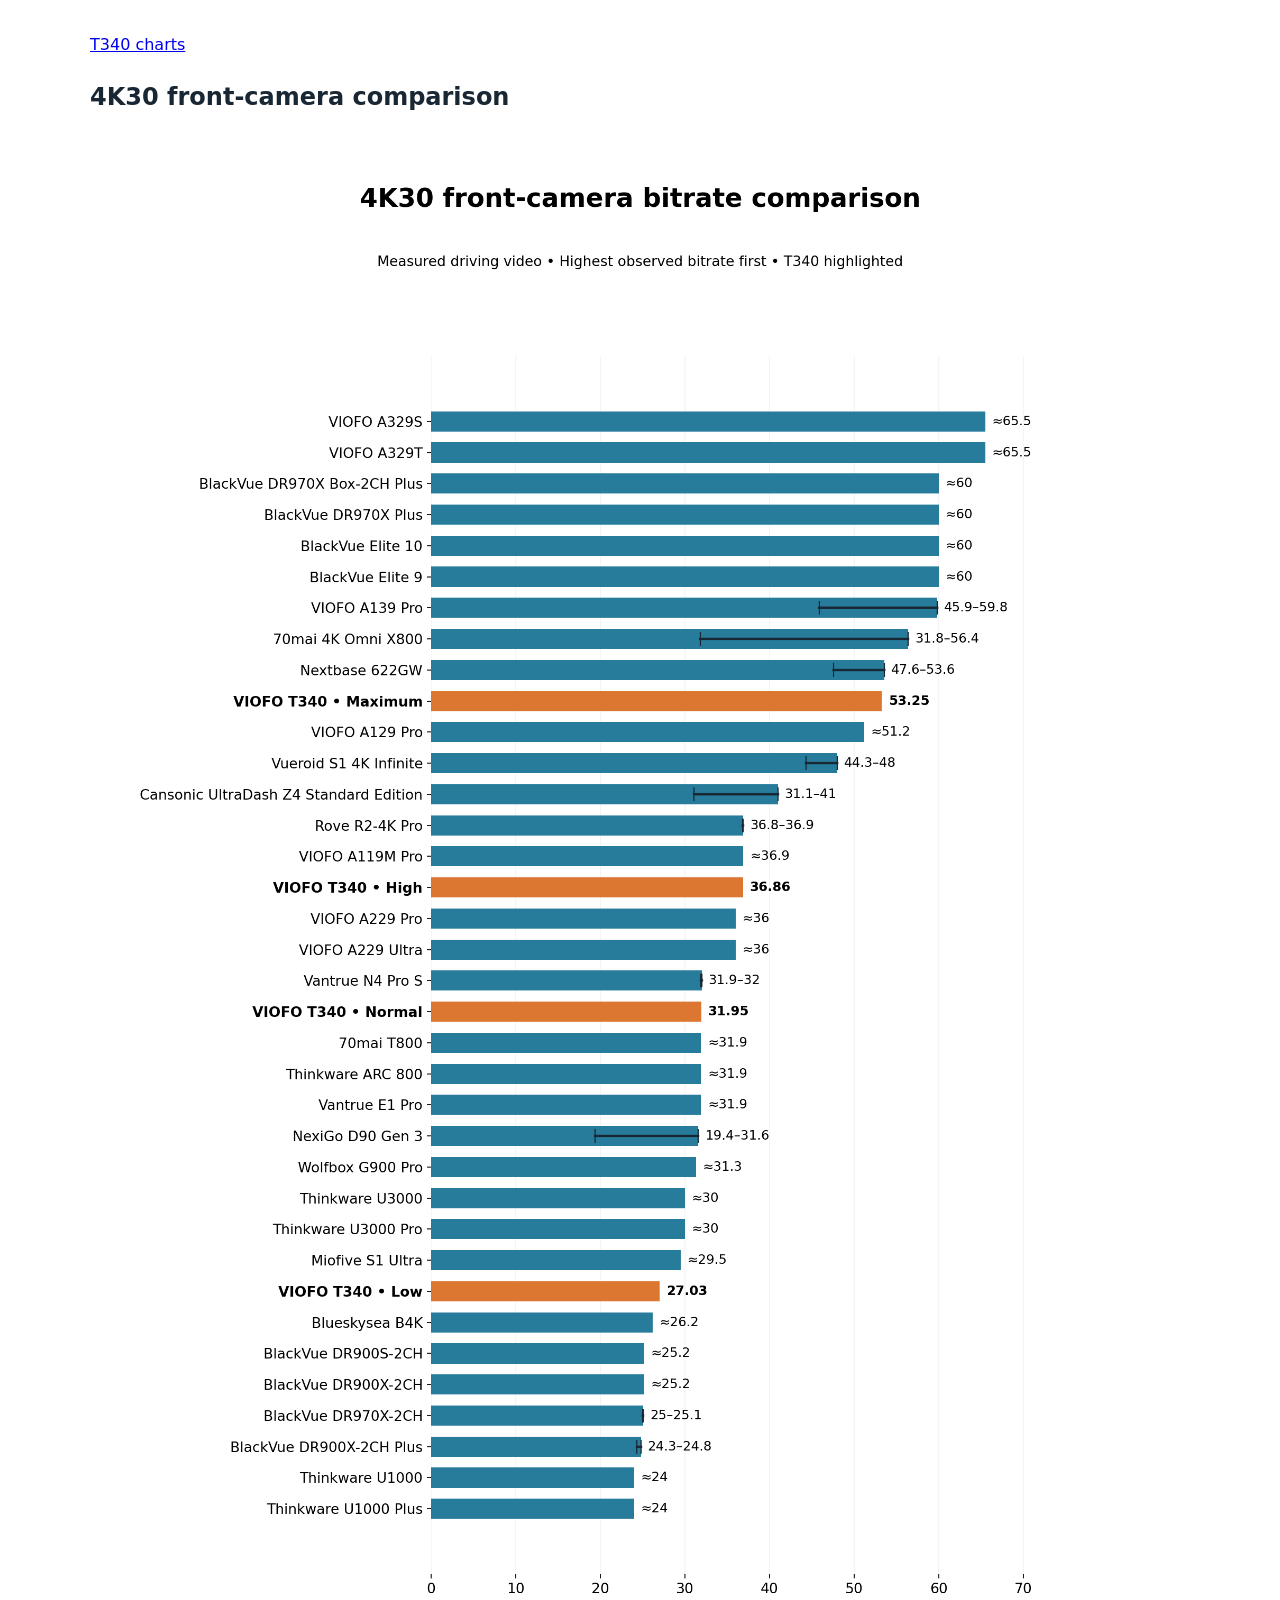
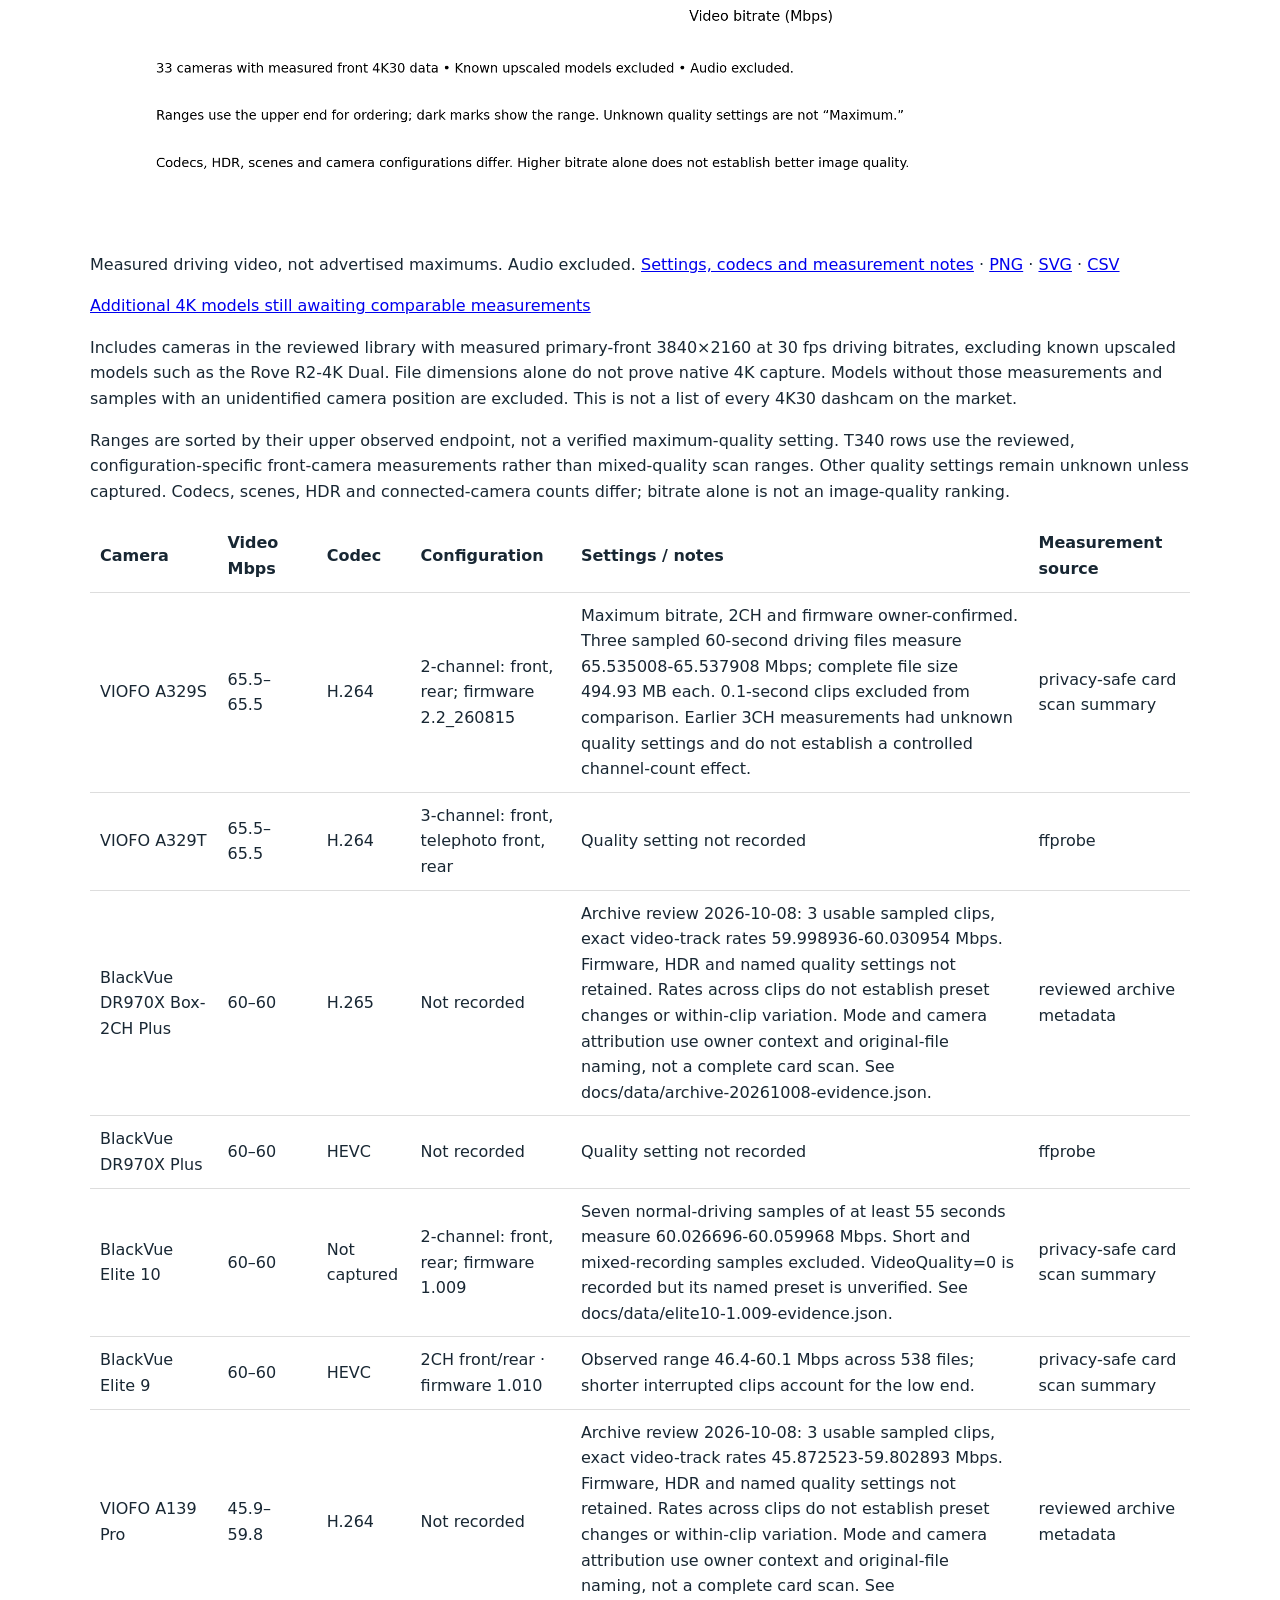
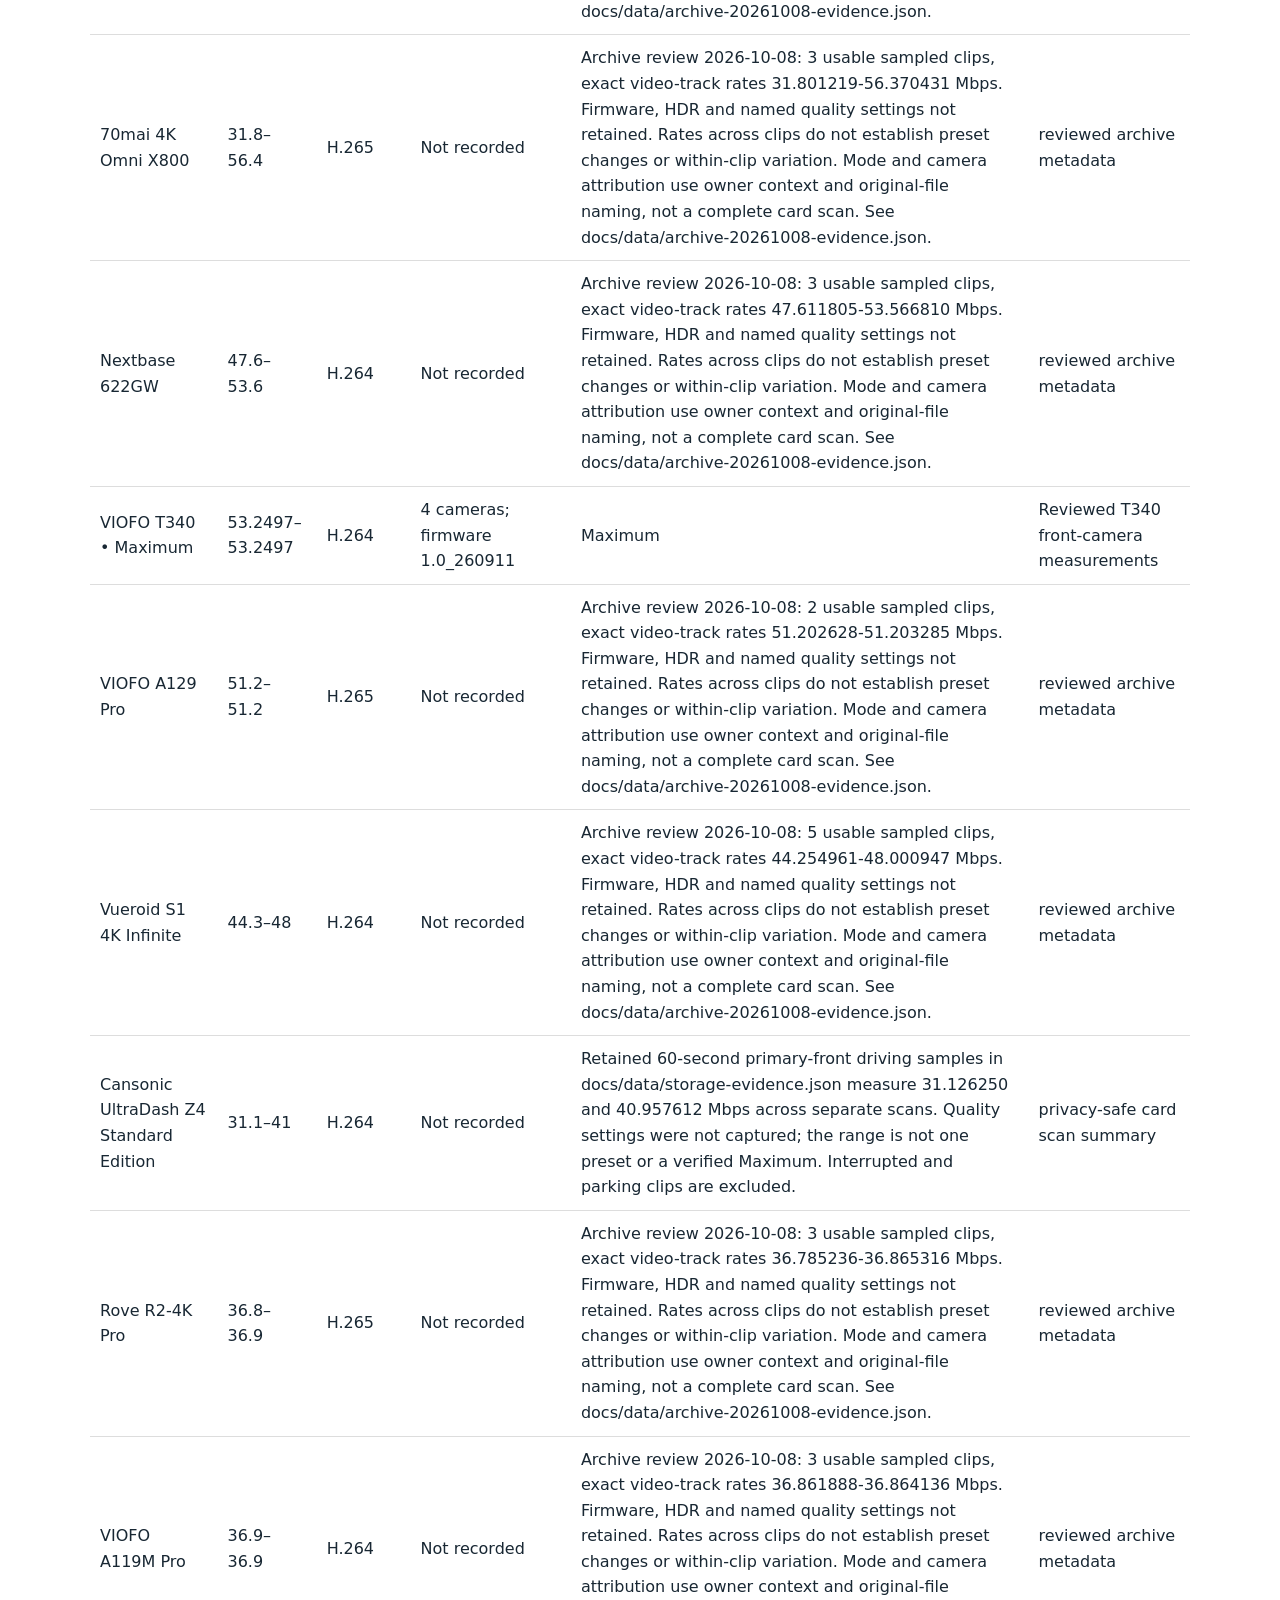
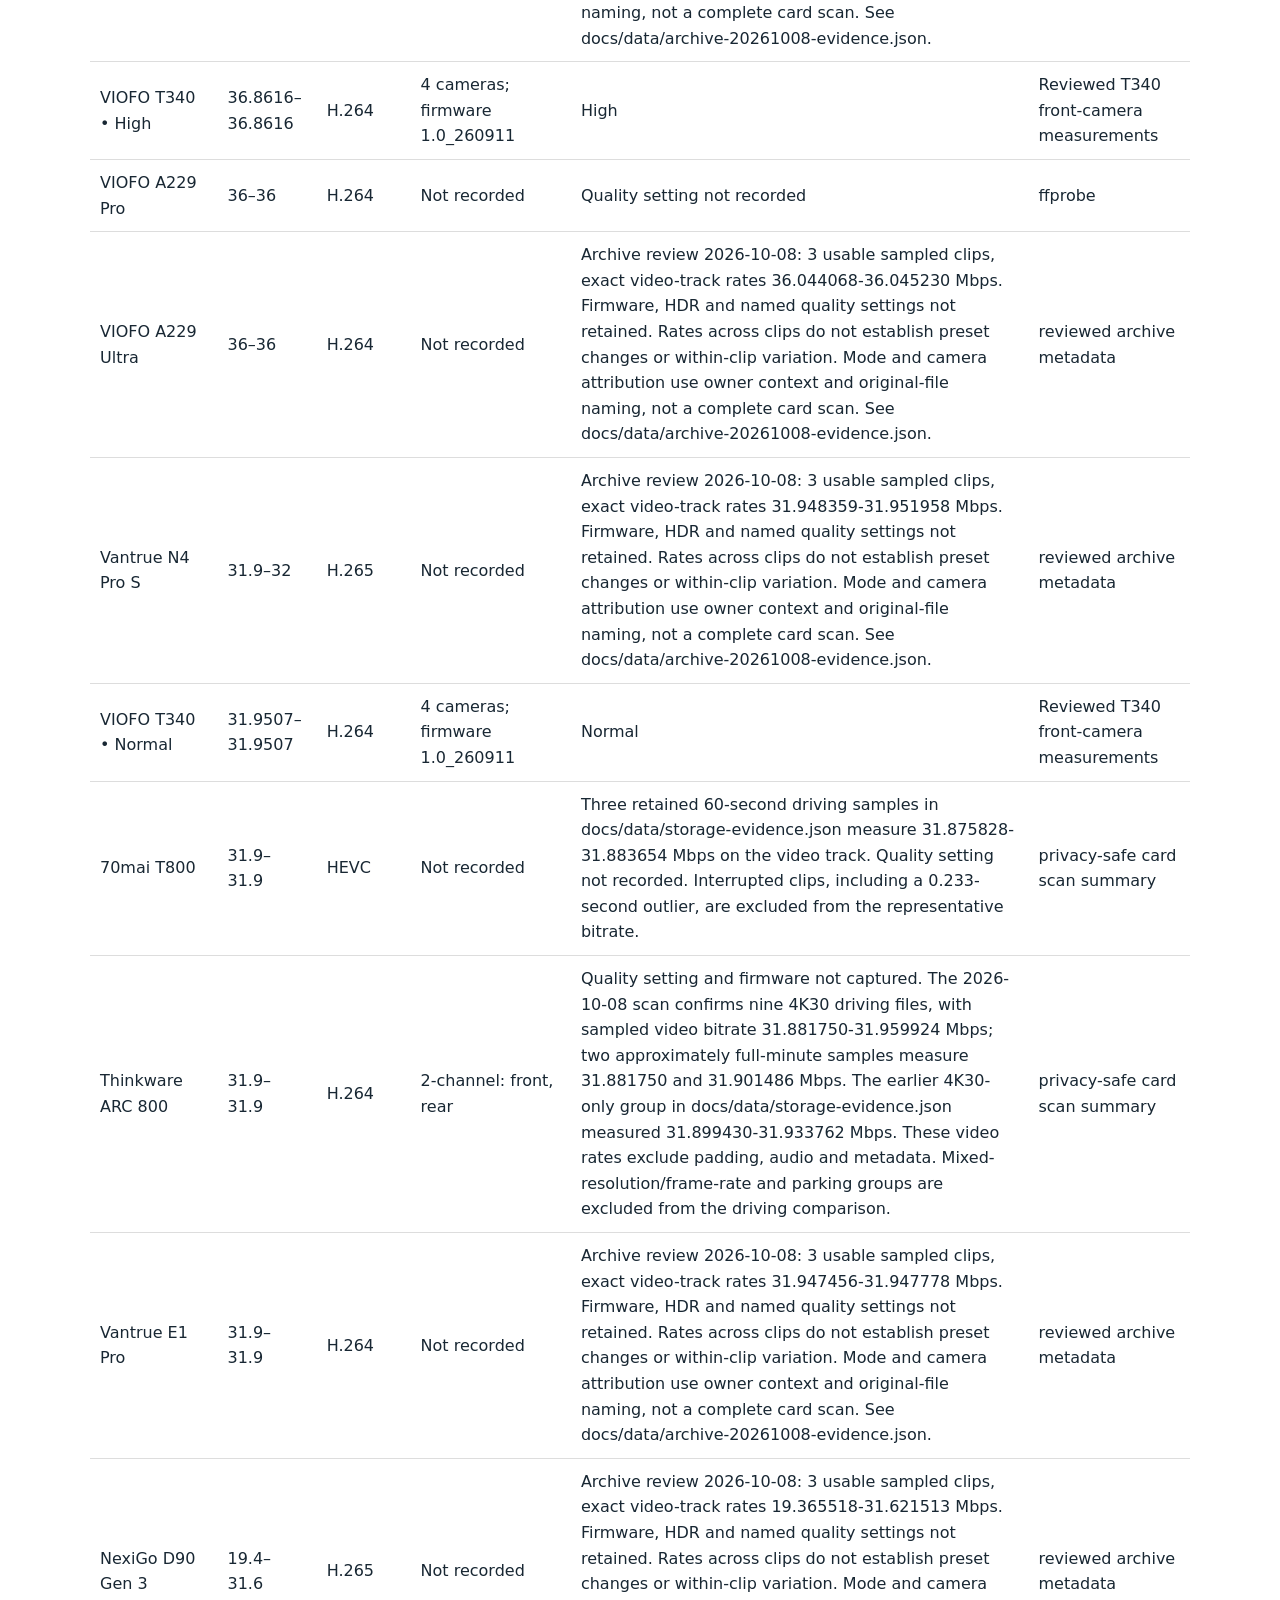
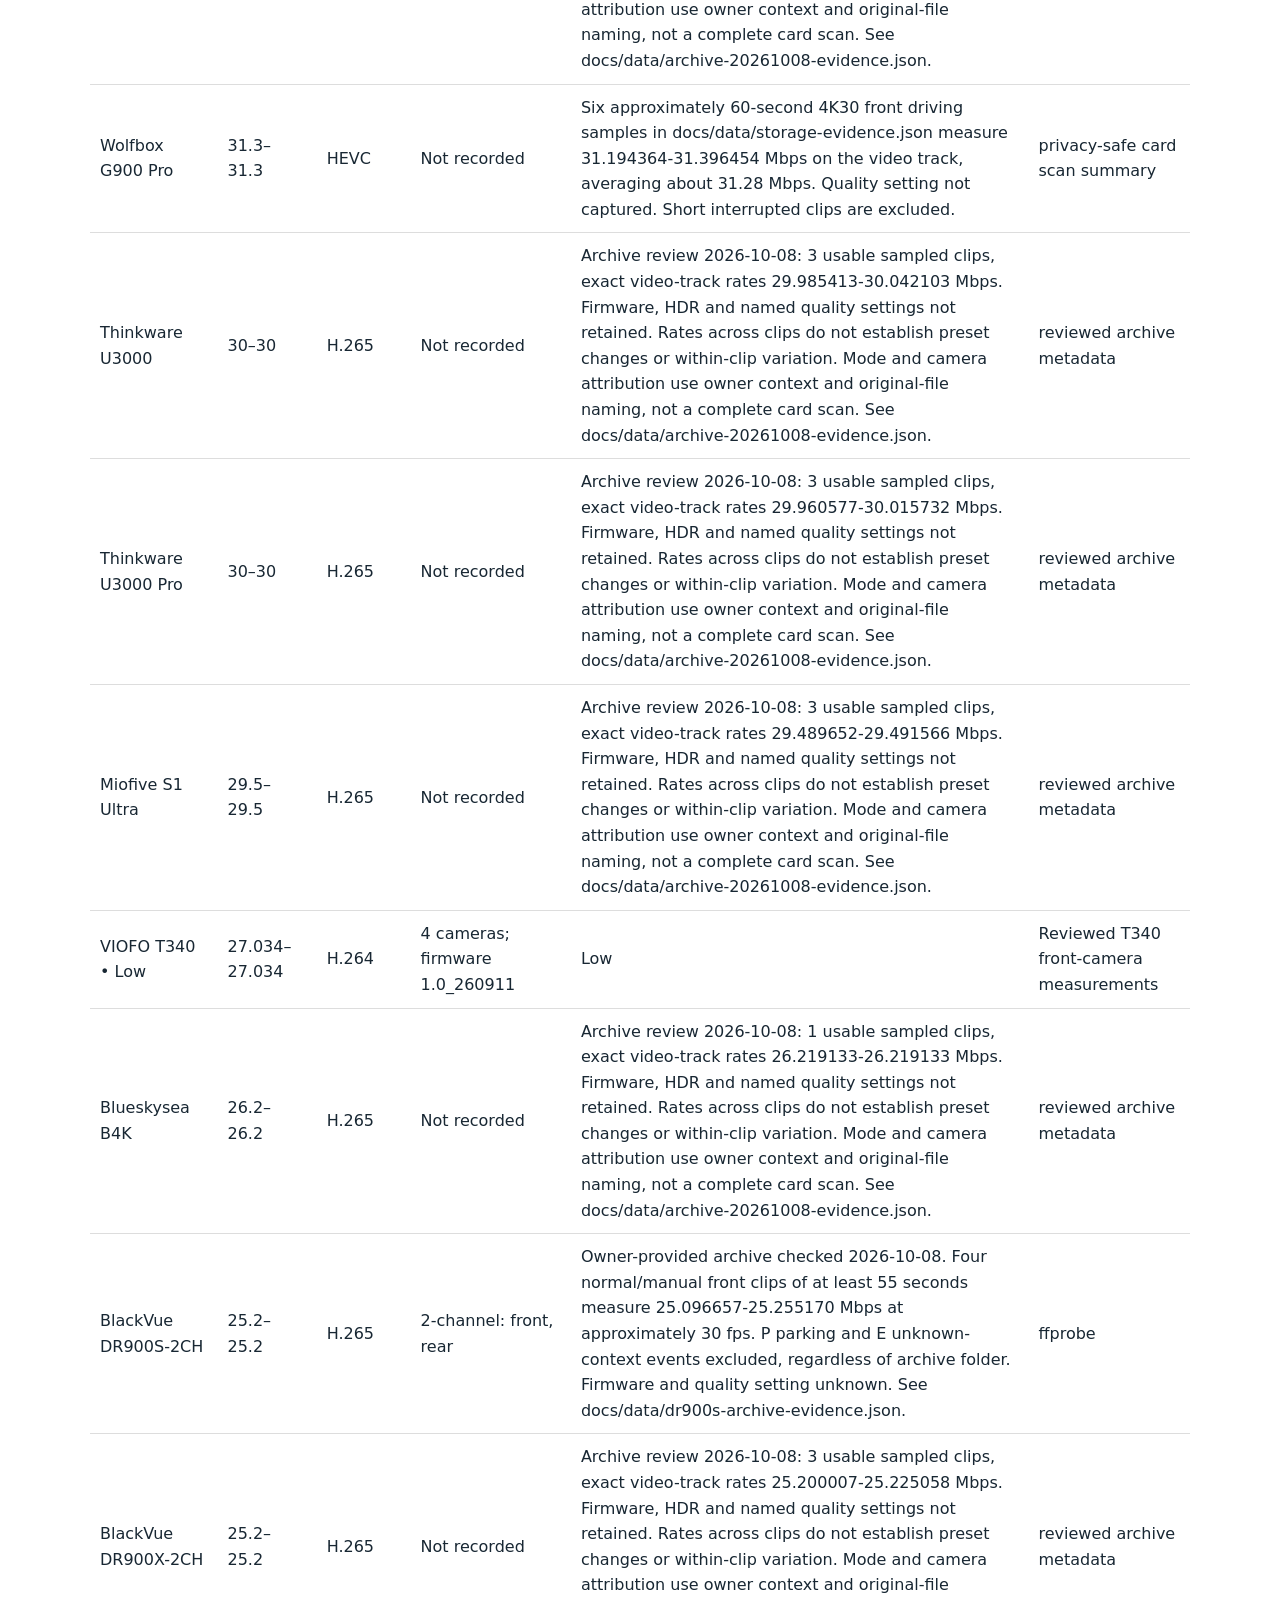
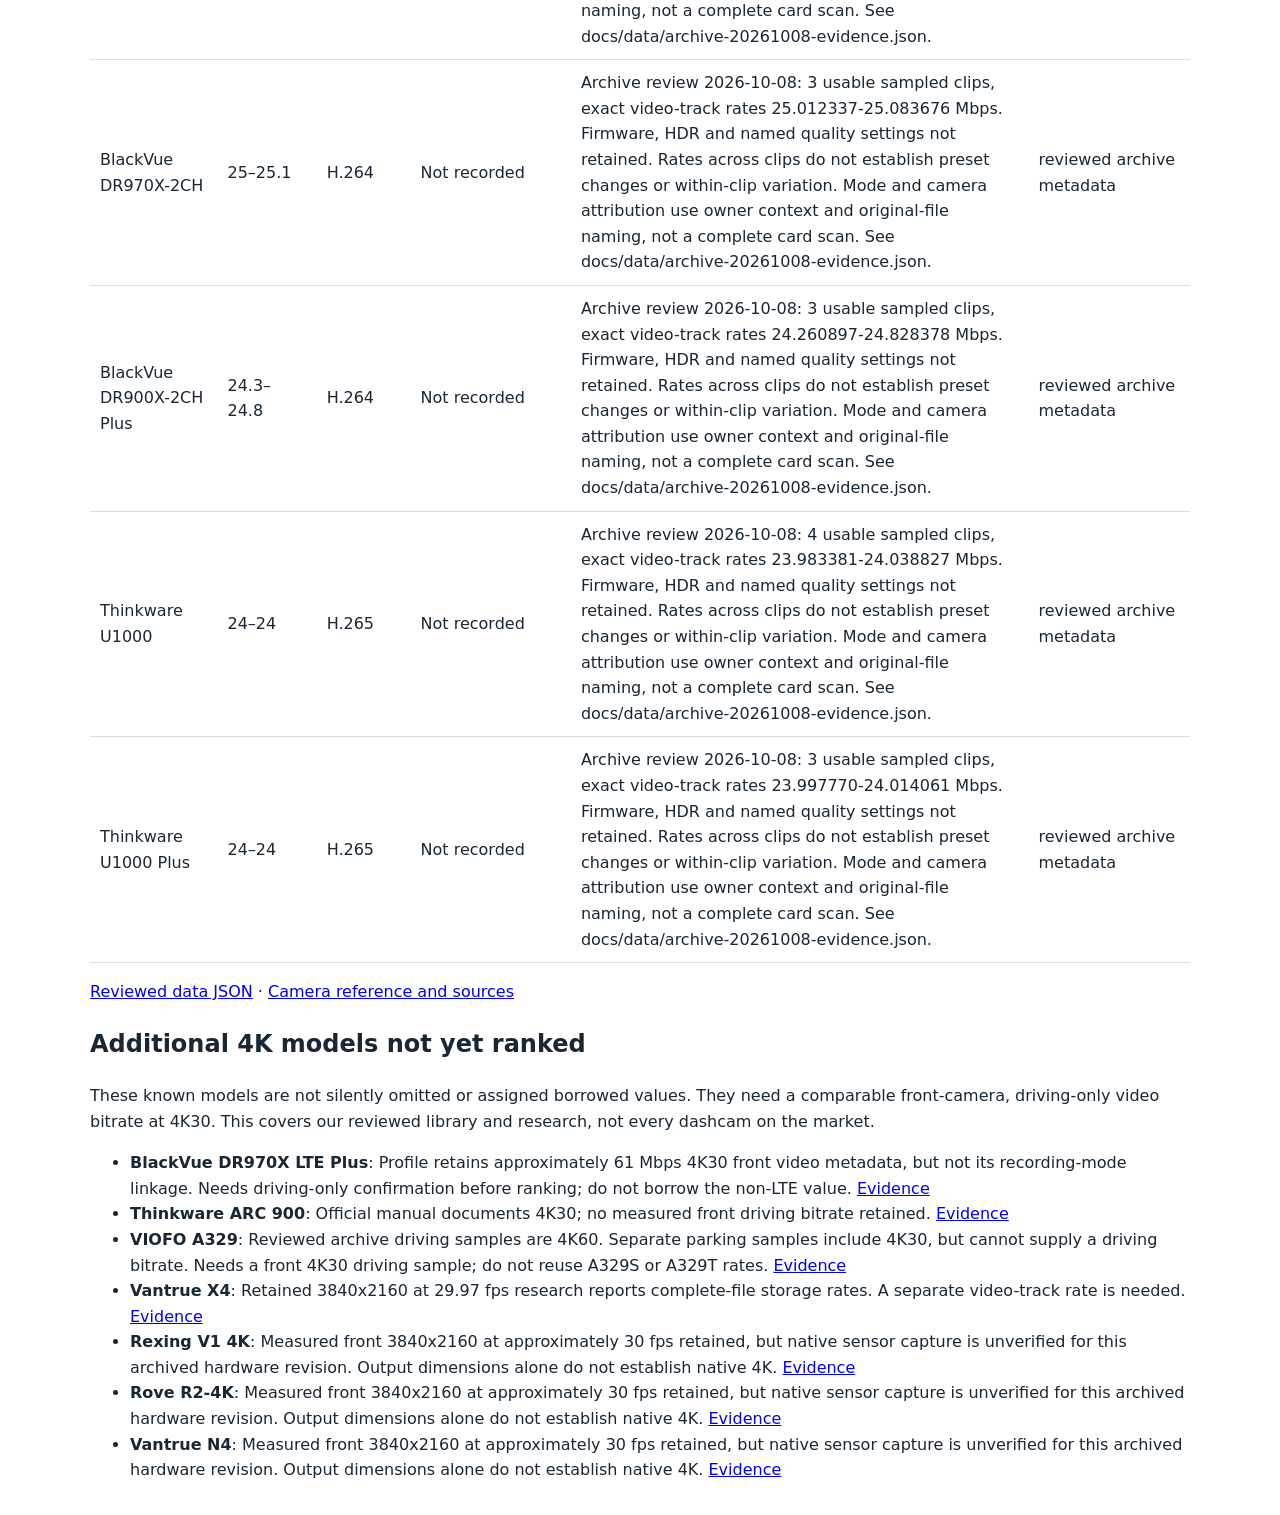
==== docs/4k30-comparison.html @ f00c6eca "Add reviewed legacy and BlackVue archive measurements" ====
<!doctype html><html lang="en"><meta charset="utf-8"><meta name="viewport" content="width=device-width,initial-scale=1"><title>4K30 front-camera bitrate comparison</title><style>body{font:16px system-ui;max-width:1100px;margin:32px auto;padding:0 18px;line-height:1.6;color:#182733}img{width:100%;height:auto}.scroll{overflow:auto}table{border-collapse:collapse}td,th{padding:10px;text-align:left;border-bottom:1px solid #ddd}</style><a href="t340-comparison.html">T340 charts</a><section id="4k30-comparison"><h2>4K30 front-camera comparison</h2><a href="assets/4k30/comparison.png?v=d17b9ab1b769"><img src="assets/4k30/comparison.png?v=d17b9ab1b769" alt="Descending measured 4K30 front-camera video bitrates, highlighting T340 configurations" loading="lazy"></a><p>Measured driving video, not advertised maximums. Audio excluded. <a href="4k30-comparison.html">Settings, codecs and measurement notes</a> · <a href="assets/4k30/comparison.png?v=d17b9ab1b769">PNG</a> · <a href="assets/4k30/comparison.svg?v=09c788708759">SVG</a> · <a href="assets/4k30/measurements.csv">CSV</a></p><p><a href="4k30-comparison.html#unranked">Additional 4K models still awaiting comparable measurements</a></p></section><p>Includes cameras in the reviewed library with measured primary-front 3840×2160 at 30 fps driving bitrates, excluding known upscaled models such as the Rove R2-4K Dual. File dimensions alone do not prove native 4K capture. Models without those measurements and samples with an unidentified camera position are excluded. This is not a list of every 4K30 dashcam on the market.</p><p>Ranges are sorted by their upper observed endpoint, not a verified maximum-quality setting. T340 rows use the reviewed, configuration-specific front-camera measurements rather than mixed-quality scan ranges. Other quality settings remain unknown unless captured. Codecs, scenes, HDR and connected-camera counts differ; bitrate alone is not an image-quality ranking.</p><div class="scroll"><table><tr><th>Camera</th><th>Video Mbps</th><th>Codec</th><th>Configuration</th><th>Settings / notes</th><th>Measurement source</th></tr><tr><td>VIOFO A329S</td><td>65.5–65.5</td><td>H.264</td><td>2-channel: front, rear; firmware 2.2_260815</td><td>Maximum bitrate, 2CH and firmware owner-confirmed. Three sampled 60-second driving files measure 65.535008-65.537908 Mbps; complete file size 494.93 MB each. 0.1-second clips excluded from comparison. Earlier 3CH measurements had unknown quality settings and do not establish a controlled channel-count effect.</td><td>privacy-safe card scan summary</td></tr><tr><td>VIOFO A329T</td><td>65.5–65.5</td><td>H.264</td><td>3-channel: front, telephoto front, rear</td><td>Quality setting not recorded</td><td>ffprobe</td></tr><tr><td>BlackVue DR970X Box-2CH Plus</td><td>60–60</td><td>H.265</td><td>Not recorded</td><td>Archive review 2026-10-08: 3 usable sampled clips, exact video-track rates 59.998936-60.030954 Mbps. Firmware, HDR and named quality settings not retained. Rates across clips do not establish preset changes or within-clip variation. Mode and camera attribution use owner context and original-file naming, not a complete card scan. See docs/data/archive-20261008-evidence.json.</td><td>reviewed archive metadata</td></tr><tr><td>BlackVue DR970X Plus</td><td>60–60</td><td>HEVC</td><td>Not recorded</td><td>Quality setting not recorded</td><td>ffprobe</td></tr><tr><td>BlackVue Elite 10</td><td>60–60</td><td>Not captured</td><td>2-channel: front, rear; firmware 1.009</td><td>Seven normal-driving samples of at least 55 seconds measure 60.026696-60.059968 Mbps. Short and mixed-recording samples excluded. VideoQuality=0 is recorded but its named preset is unverified. See docs/data/elite10-1.009-evidence.json.</td><td>privacy-safe card scan summary</td></tr><tr><td>BlackVue Elite 9</td><td>60–60</td><td>HEVC</td><td>2CH front/rear · firmware 1.010</td><td>Observed range 46.4-60.1 Mbps across 538 files; shorter interrupted clips account for the low end.</td><td>privacy-safe card scan summary</td></tr><tr><td>VIOFO A139 Pro</td><td>45.9–59.8</td><td>H.264</td><td>Not recorded</td><td>Archive review 2026-10-08: 3 usable sampled clips, exact video-track rates 45.872523-59.802893 Mbps. Firmware, HDR and named quality settings not retained. Rates across clips do not establish preset changes or within-clip variation. Mode and camera attribution use owner context and original-file naming, not a complete card scan. See docs/data/archive-20261008-evidence.json.</td><td>reviewed archive metadata</td></tr><tr><td>70mai 4K Omni X800</td><td>31.8–56.4</td><td>H.265</td><td>Not recorded</td><td>Archive review 2026-10-08: 3 usable sampled clips, exact video-track rates 31.801219-56.370431 Mbps. Firmware, HDR and named quality settings not retained. Rates across clips do not establish preset changes or within-clip variation. Mode and camera attribution use owner context and original-file naming, not a complete card scan. See docs/data/archive-20261008-evidence.json.</td><td>reviewed archive metadata</td></tr><tr><td>Nextbase 622GW</td><td>47.6–53.6</td><td>H.264</td><td>Not recorded</td><td>Archive review 2026-10-08: 3 usable sampled clips, exact video-track rates 47.611805-53.566810 Mbps. Firmware, HDR and named quality settings not retained. Rates across clips do not establish preset changes or within-clip variation. Mode and camera attribution use owner context and original-file naming, not a complete card scan. See docs/data/archive-20261008-evidence.json.</td><td>reviewed archive metadata</td></tr><tr><td>VIOFO T340 • Maximum</td><td>53.2497–53.2497</td><td>H.264</td><td>4 cameras; firmware 1.0_260911</td><td>Maximum</td><td>Reviewed T340 front-camera measurements</td></tr><tr><td>VIOFO A129 Pro</td><td>51.2–51.2</td><td>H.265</td><td>Not recorded</td><td>Archive review 2026-10-08: 2 usable sampled clips, exact video-track rates 51.202628-51.203285 Mbps. Firmware, HDR and named quality settings not retained. Rates across clips do not establish preset changes or within-clip variation. Mode and camera attribution use owner context and original-file naming, not a complete card scan. See docs/data/archive-20261008-evidence.json.</td><td>reviewed archive metadata</td></tr><tr><td>Vueroid S1 4K Infinite</td><td>44.3–48</td><td>H.264</td><td>Not recorded</td><td>Archive review 2026-10-08: 5 usable sampled clips, exact video-track rates 44.254961-48.000947 Mbps. Firmware, HDR and named quality settings not retained. Rates across clips do not establish preset changes or within-clip variation. Mode and camera attribution use owner context and original-file naming, not a complete card scan. See docs/data/archive-20261008-evidence.json.</td><td>reviewed archive metadata</td></tr><tr><td>Cansonic UltraDash Z4 Standard Edition</td><td>31.1–41</td><td>H.264</td><td>Not recorded</td><td>Retained 60-second primary-front driving samples in docs/data/storage-evidence.json measure 31.126250 and 40.957612 Mbps across separate scans. Quality settings were not captured; the range is not one preset or a verified Maximum. Interrupted and parking clips are excluded.</td><td>privacy-safe card scan summary</td></tr><tr><td>Rove R2-4K Pro</td><td>36.8–36.9</td><td>H.265</td><td>Not recorded</td><td>Archive review 2026-10-08: 3 usable sampled clips, exact video-track rates 36.785236-36.865316 Mbps. Firmware, HDR and named quality settings not retained. Rates across clips do not establish preset changes or within-clip variation. Mode and camera attribution use owner context and original-file naming, not a complete card scan. See docs/data/archive-20261008-evidence.json.</td><td>reviewed archive metadata</td></tr><tr><td>VIOFO A119M Pro</td><td>36.9–36.9</td><td>H.264</td><td>Not recorded</td><td>Archive review 2026-10-08: 3 usable sampled clips, exact video-track rates 36.861888-36.864136 Mbps. Firmware, HDR and named quality settings not retained. Rates across clips do not establish preset changes or within-clip variation. Mode and camera attribution use owner context and original-file naming, not a complete card scan. See docs/data/archive-20261008-evidence.json.</td><td>reviewed archive metadata</td></tr><tr><td>VIOFO T340 • High</td><td>36.8616–36.8616</td><td>H.264</td><td>4 cameras; firmware 1.0_260911</td><td>High</td><td>Reviewed T340 front-camera measurements</td></tr><tr><td>VIOFO A229 Pro</td><td>36–36</td><td>H.264</td><td>Not recorded</td><td>Quality setting not recorded</td><td>ffprobe</td></tr><tr><td>VIOFO A229 Ultra</td><td>36–36</td><td>H.264</td><td>Not recorded</td><td>Archive review 2026-10-08: 3 usable sampled clips, exact video-track rates 36.044068-36.045230 Mbps. Firmware, HDR and named quality settings not retained. Rates across clips do not establish preset changes or within-clip variation. Mode and camera attribution use owner context and original-file naming, not a complete card scan. See docs/data/archive-20261008-evidence.json.</td><td>reviewed archive metadata</td></tr><tr><td>Vantrue N4 Pro S</td><td>31.9–32</td><td>H.265</td><td>Not recorded</td><td>Archive review 2026-10-08: 3 usable sampled clips, exact video-track rates 31.948359-31.951958 Mbps. Firmware, HDR and named quality settings not retained. Rates across clips do not establish preset changes or within-clip variation. Mode and camera attribution use owner context and original-file naming, not a complete card scan. See docs/data/archive-20261008-evidence.json.</td><td>reviewed archive metadata</td></tr><tr><td>VIOFO T340 • Normal</td><td>31.9507–31.9507</td><td>H.264</td><td>4 cameras; firmware 1.0_260911</td><td>Normal</td><td>Reviewed T340 front-camera measurements</td></tr><tr><td>70mai T800</td><td>31.9–31.9</td><td>HEVC</td><td>Not recorded</td><td>Three retained 60-second driving samples in docs/data/storage-evidence.json measure 31.875828-31.883654 Mbps on the video track. Quality setting not recorded. Interrupted clips, including a 0.233-second outlier, are excluded from the representative bitrate.</td><td>privacy-safe card scan summary</td></tr><tr><td>Thinkware ARC 800</td><td>31.9–31.9</td><td>H.264</td><td>2-channel: front, rear</td><td>Quality setting and firmware not captured. The 2026-10-08 scan confirms nine 4K30 driving files, with sampled video bitrate 31.881750-31.959924 Mbps; two approximately full-minute samples measure 31.881750 and 31.901486 Mbps. The earlier 4K30-only group in docs/data/storage-evidence.json measured 31.899430-31.933762 Mbps. These video rates exclude padding, audio and metadata. Mixed-resolution/frame-rate and parking groups are excluded from the driving comparison.</td><td>privacy-safe card scan summary</td></tr><tr><td>Vantrue E1 Pro</td><td>31.9–31.9</td><td>H.264</td><td>Not recorded</td><td>Archive review 2026-10-08: 3 usable sampled clips, exact video-track rates 31.947456-31.947778 Mbps. Firmware, HDR and named quality settings not retained. Rates across clips do not establish preset changes or within-clip variation. Mode and camera attribution use owner context and original-file naming, not a complete card scan. See docs/data/archive-20261008-evidence.json.</td><td>reviewed archive metadata</td></tr><tr><td>NexiGo D90 Gen 3</td><td>19.4–31.6</td><td>H.265</td><td>Not recorded</td><td>Archive review 2026-10-08: 3 usable sampled clips, exact video-track rates 19.365518-31.621513 Mbps. Firmware, HDR and named quality settings not retained. Rates across clips do not establish preset changes or within-clip variation. Mode and camera attribution use owner context and original-file naming, not a complete card scan. See docs/data/archive-20261008-evidence.json.</td><td>reviewed archive metadata</td></tr><tr><td>Wolfbox G900 Pro</td><td>31.3–31.3</td><td>HEVC</td><td>Not recorded</td><td>Six approximately 60-second 4K30 front driving samples in docs/data/storage-evidence.json measure 31.194364-31.396454 Mbps on the video track, averaging about 31.28 Mbps. Quality setting not captured. Short interrupted clips are excluded.</td><td>privacy-safe card scan summary</td></tr><tr><td>Thinkware U3000</td><td>30–30</td><td>H.265</td><td>Not recorded</td><td>Archive review 2026-10-08: 3 usable sampled clips, exact video-track rates 29.985413-30.042103 Mbps. Firmware, HDR and named quality settings not retained. Rates across clips do not establish preset changes or within-clip variation. Mode and camera attribution use owner context and original-file naming, not a complete card scan. See docs/data/archive-20261008-evidence.json.</td><td>reviewed archive metadata</td></tr><tr><td>Thinkware U3000 Pro</td><td>30–30</td><td>H.265</td><td>Not recorded</td><td>Archive review 2026-10-08: 3 usable sampled clips, exact video-track rates 29.960577-30.015732 Mbps. Firmware, HDR and named quality settings not retained. Rates across clips do not establish preset changes or within-clip variation. Mode and camera attribution use owner context and original-file naming, not a complete card scan. See docs/data/archive-20261008-evidence.json.</td><td>reviewed archive metadata</td></tr><tr><td>Miofive S1 Ultra</td><td>29.5–29.5</td><td>H.265</td><td>Not recorded</td><td>Archive review 2026-10-08: 3 usable sampled clips, exact video-track rates 29.489652-29.491566 Mbps. Firmware, HDR and named quality settings not retained. Rates across clips do not establish preset changes or within-clip variation. Mode and camera attribution use owner context and original-file naming, not a complete card scan. See docs/data/archive-20261008-evidence.json.</td><td>reviewed archive metadata</td></tr><tr><td>VIOFO T340 • Low</td><td>27.034–27.034</td><td>H.264</td><td>4 cameras; firmware 1.0_260911</td><td>Low</td><td>Reviewed T340 front-camera measurements</td></tr><tr><td>Blueskysea B4K</td><td>26.2–26.2</td><td>H.265</td><td>Not recorded</td><td>Archive review 2026-10-08: 1 usable sampled clips, exact video-track rates 26.219133-26.219133 Mbps. Firmware, HDR and named quality settings not retained. Rates across clips do not establish preset changes or within-clip variation. Mode and camera attribution use owner context and original-file naming, not a complete card scan. See docs/data/archive-20261008-evidence.json.</td><td>reviewed archive metadata</td></tr><tr><td>BlackVue DR900S-2CH</td><td>25.2–25.2</td><td>H.265</td><td>2-channel: front, rear</td><td>Owner-provided archive checked 2026-10-08. Four normal/manual front clips of at least 55 seconds measure 25.096657-25.255170 Mbps at approximately 30 fps. P parking and E unknown-context events excluded, regardless of archive folder. Firmware and quality setting unknown. See docs/data/dr900s-archive-evidence.json.</td><td>ffprobe</td></tr><tr><td>BlackVue DR900X-2CH</td><td>25.2–25.2</td><td>H.265</td><td>Not recorded</td><td>Archive review 2026-10-08: 3 usable sampled clips, exact video-track rates 25.200007-25.225058 Mbps. Firmware, HDR and named quality settings not retained. Rates across clips do not establish preset changes or within-clip variation. Mode and camera attribution use owner context and original-file naming, not a complete card scan. See docs/data/archive-20261008-evidence.json.</td><td>reviewed archive metadata</td></tr><tr><td>BlackVue DR970X-2CH</td><td>25–25.1</td><td>H.264</td><td>Not recorded</td><td>Archive review 2026-10-08: 3 usable sampled clips, exact video-track rates 25.012337-25.083676 Mbps. Firmware, HDR and named quality settings not retained. Rates across clips do not establish preset changes or within-clip variation. Mode and camera attribution use owner context and original-file naming, not a complete card scan. See docs/data/archive-20261008-evidence.json.</td><td>reviewed archive metadata</td></tr><tr><td>BlackVue DR900X-2CH Plus</td><td>24.3–24.8</td><td>H.264</td><td>Not recorded</td><td>Archive review 2026-10-08: 3 usable sampled clips, exact video-track rates 24.260897-24.828378 Mbps. Firmware, HDR and named quality settings not retained. Rates across clips do not establish preset changes or within-clip variation. Mode and camera attribution use owner context and original-file naming, not a complete card scan. See docs/data/archive-20261008-evidence.json.</td><td>reviewed archive metadata</td></tr><tr><td>Thinkware U1000</td><td>24–24</td><td>H.265</td><td>Not recorded</td><td>Archive review 2026-10-08: 4 usable sampled clips, exact video-track rates 23.983381-24.038827 Mbps. Firmware, HDR and named quality settings not retained. Rates across clips do not establish preset changes or within-clip variation. Mode and camera attribution use owner context and original-file naming, not a complete card scan. See docs/data/archive-20261008-evidence.json.</td><td>reviewed archive metadata</td></tr><tr><td>Thinkware U1000 Plus</td><td>24–24</td><td>H.265</td><td>Not recorded</td><td>Archive review 2026-10-08: 3 usable sampled clips, exact video-track rates 23.997770-24.014061 Mbps. Firmware, HDR and named quality settings not retained. Rates across clips do not establish preset changes or within-clip variation. Mode and camera attribution use owner context and original-file naming, not a complete card scan. See docs/data/archive-20261008-evidence.json.</td><td>reviewed archive metadata</td></tr></table></div><p><a href="data/4k30-comparison.json">Reviewed data JSON</a> · <a href="./">Camera reference and sources</a></p><section id="unranked"><h2>Additional 4K models not yet ranked</h2><p>These known models are not silently omitted or assigned borrowed values. They need a comparable front-camera, driving-only video bitrate at 4K30. This covers our reviewed library and research, not every dashcam on the market.</p><ul><li><strong>BlackVue DR970X LTE Plus</strong>: Profile retains approximately 61 Mbps 4K30 front video metadata, but not its recording-mode linkage. Needs driving-only confirmation before ranking; do not borrow the non-LTE value. <a href="https://github.com/vortexopenclaw/dashcam-camera-profiles/blob/main/profiles/blackvue-dr970x-lte-plus.json">Evidence</a></li><li><strong>Thinkware ARC 900</strong>: Official manual documents 4K30; no measured front driving bitrate retained. <a href="https://download2.inavi.com/dashcam/ARC900/manual/arc900_manual_english_20251031.pdf">Evidence</a></li><li><strong>VIOFO A329</strong>: Reviewed archive driving samples are 4K60. Separate parking samples include 4K30, but cannot supply a driving bitrate. Needs a front 4K30 driving sample; do not reuse A329S or A329T rates. <a href="https://github.com/vortexopenclaw/dashcam-camera-profiles/blob/main/profiles/viofo-a329.json">Evidence</a></li><li><strong>Vantrue X4</strong>: Retained 3840x2160 at 29.97 fps research reports complete-file storage rates. A separate video-track rate is needed. <a href="https://github.com/vortexopenclaw/dashcam-offloader/blob/main/docs/video-metadata-reference.md">Evidence</a></li><li><strong>Rexing V1 4K</strong>: Measured front 3840x2160 at approximately 30 fps retained, but native sensor capture is unverified for this archived hardware revision. Output dimensions alone do not establish native 4K. <a href="https://github.com/vortexopenclaw/dashcam-camera-profiles/blob/main/profiles/rexing-v1-4k.json">Evidence</a></li><li><strong>Rove R2-4K</strong>: Measured front 3840x2160 at approximately 30 fps retained, but native sensor capture is unverified for this archived hardware revision. Output dimensions alone do not establish native 4K. <a href="https://github.com/vortexopenclaw/dashcam-camera-profiles/blob/main/profiles/metadata-only-rove-r2-4k.json">Evidence</a></li><li><strong>Vantrue N4</strong>: Measured front 3840x2160 at approximately 30 fps retained, but native sensor capture is unverified for this archived hardware revision. Output dimensions alone do not establish native 4K. <a href="https://github.com/vortexopenclaw/dashcam-camera-profiles/blob/main/profiles/vantrue-n4.json">Evidence</a></li></ul></section></html>
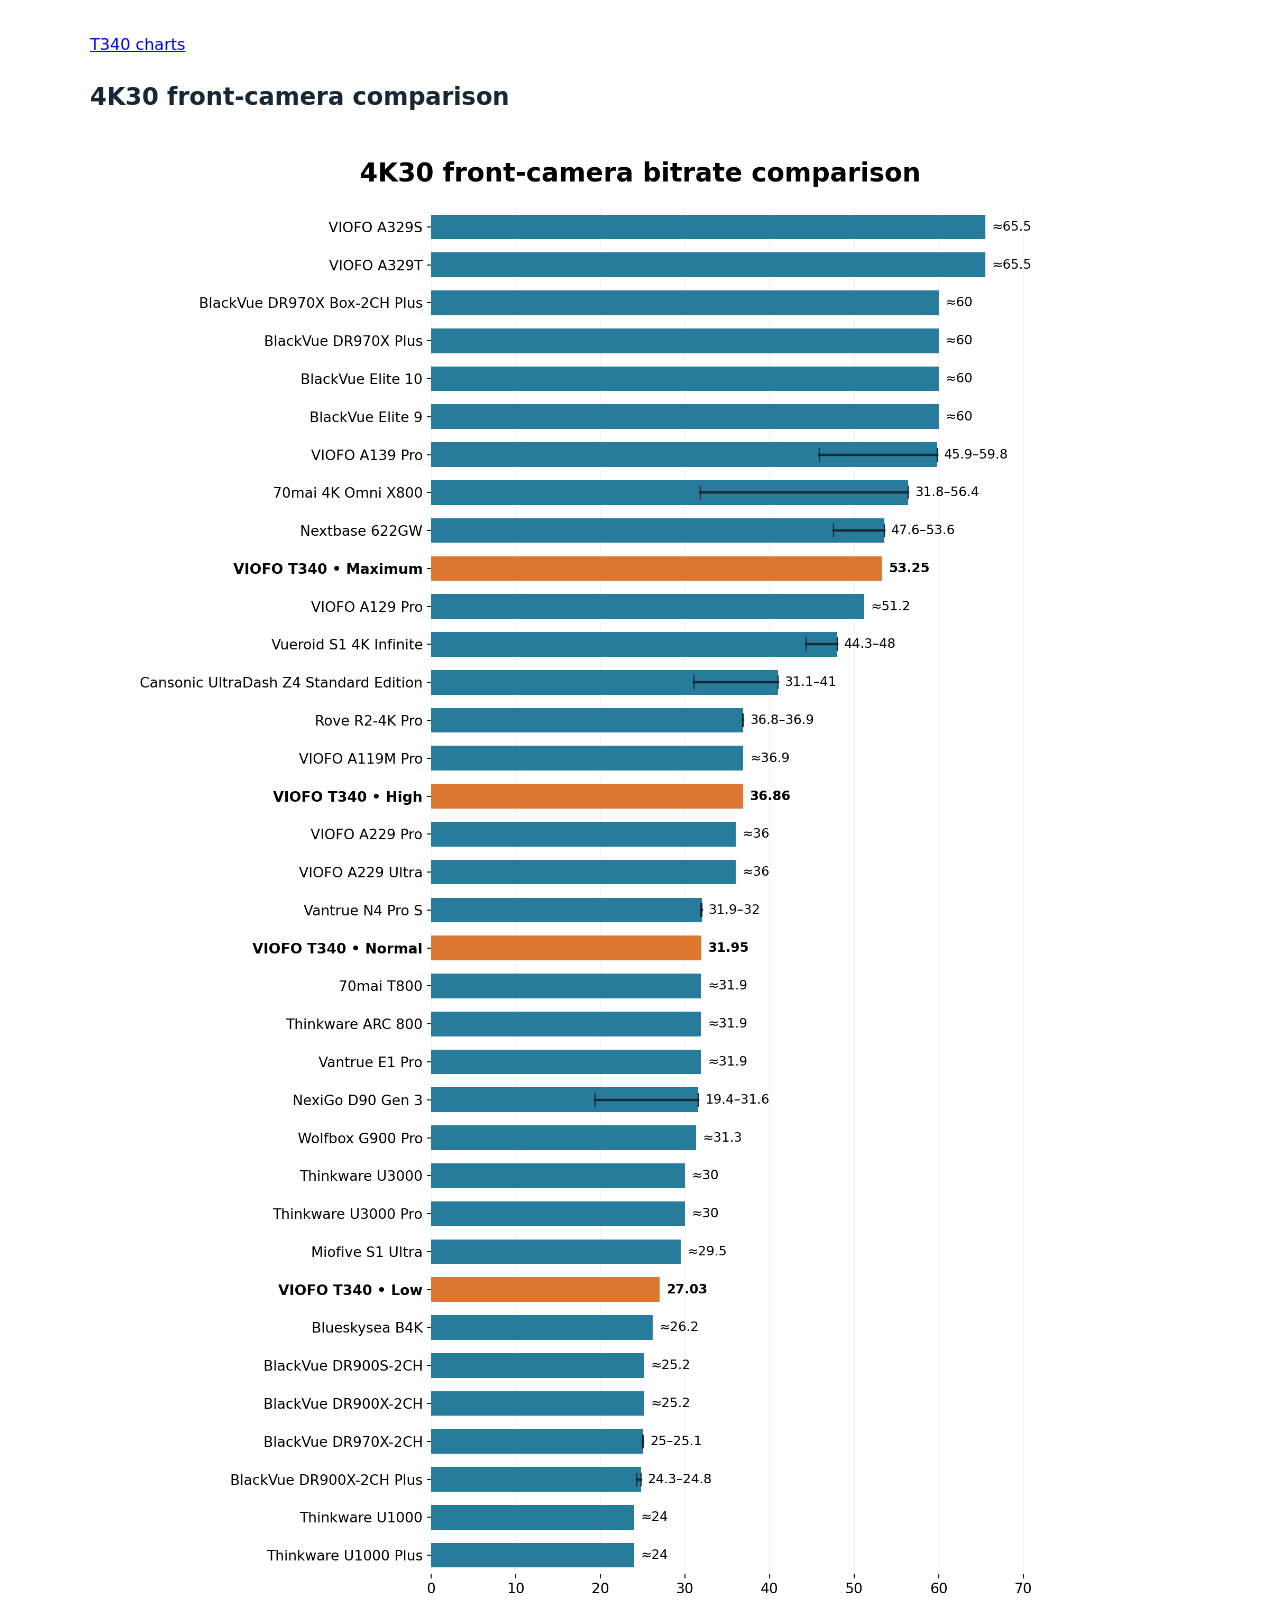
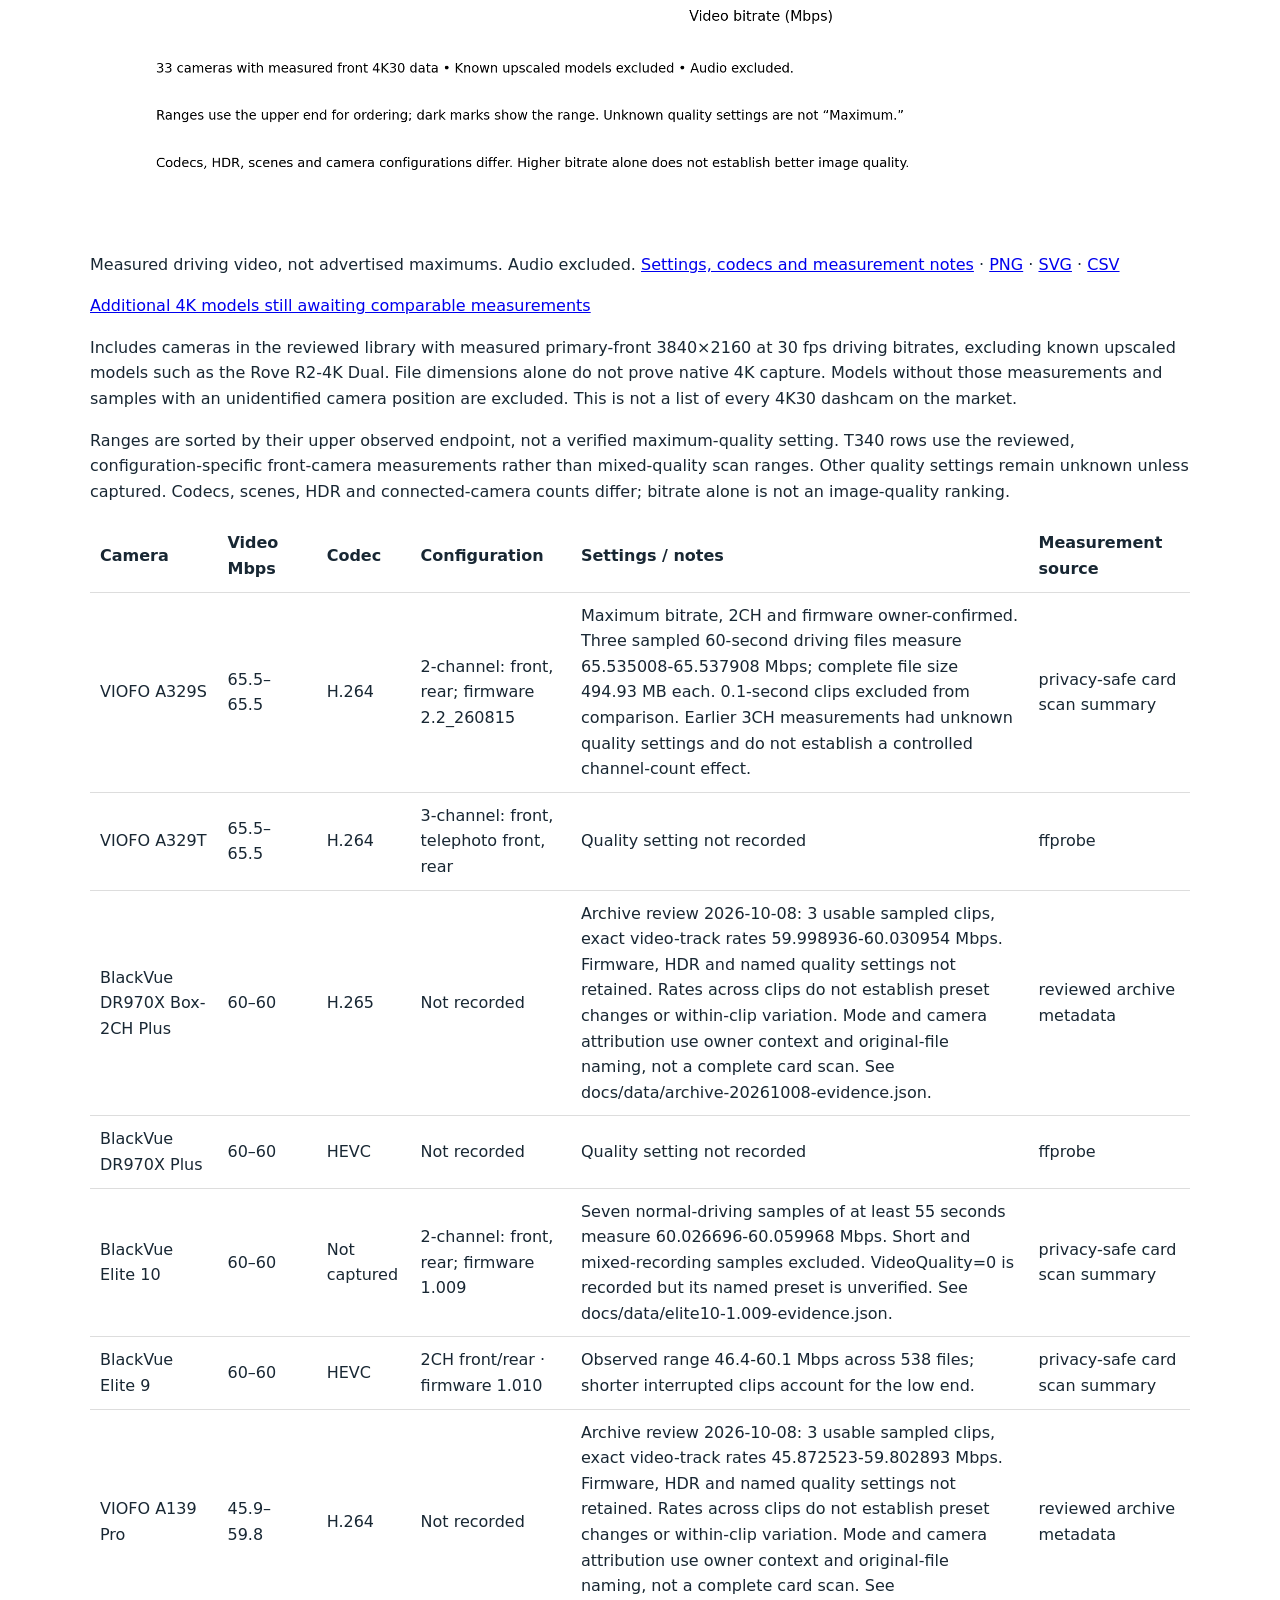
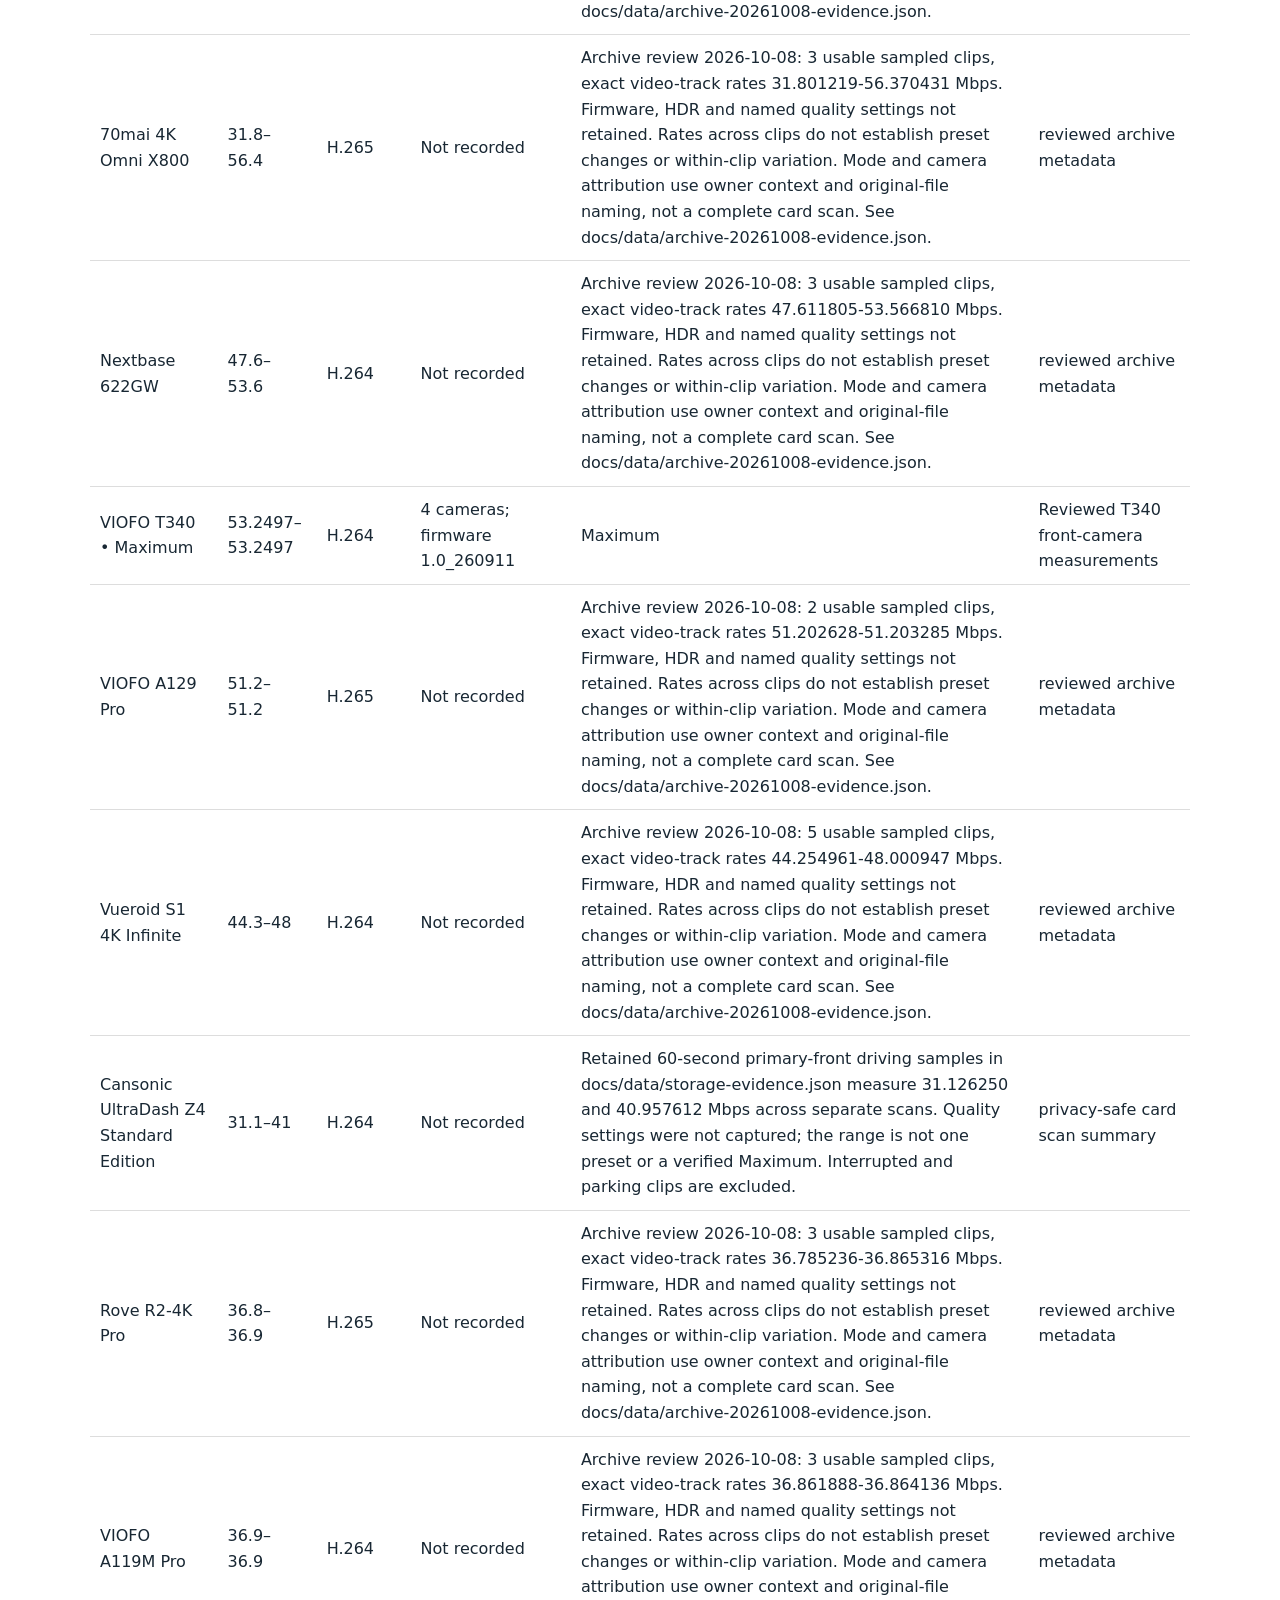
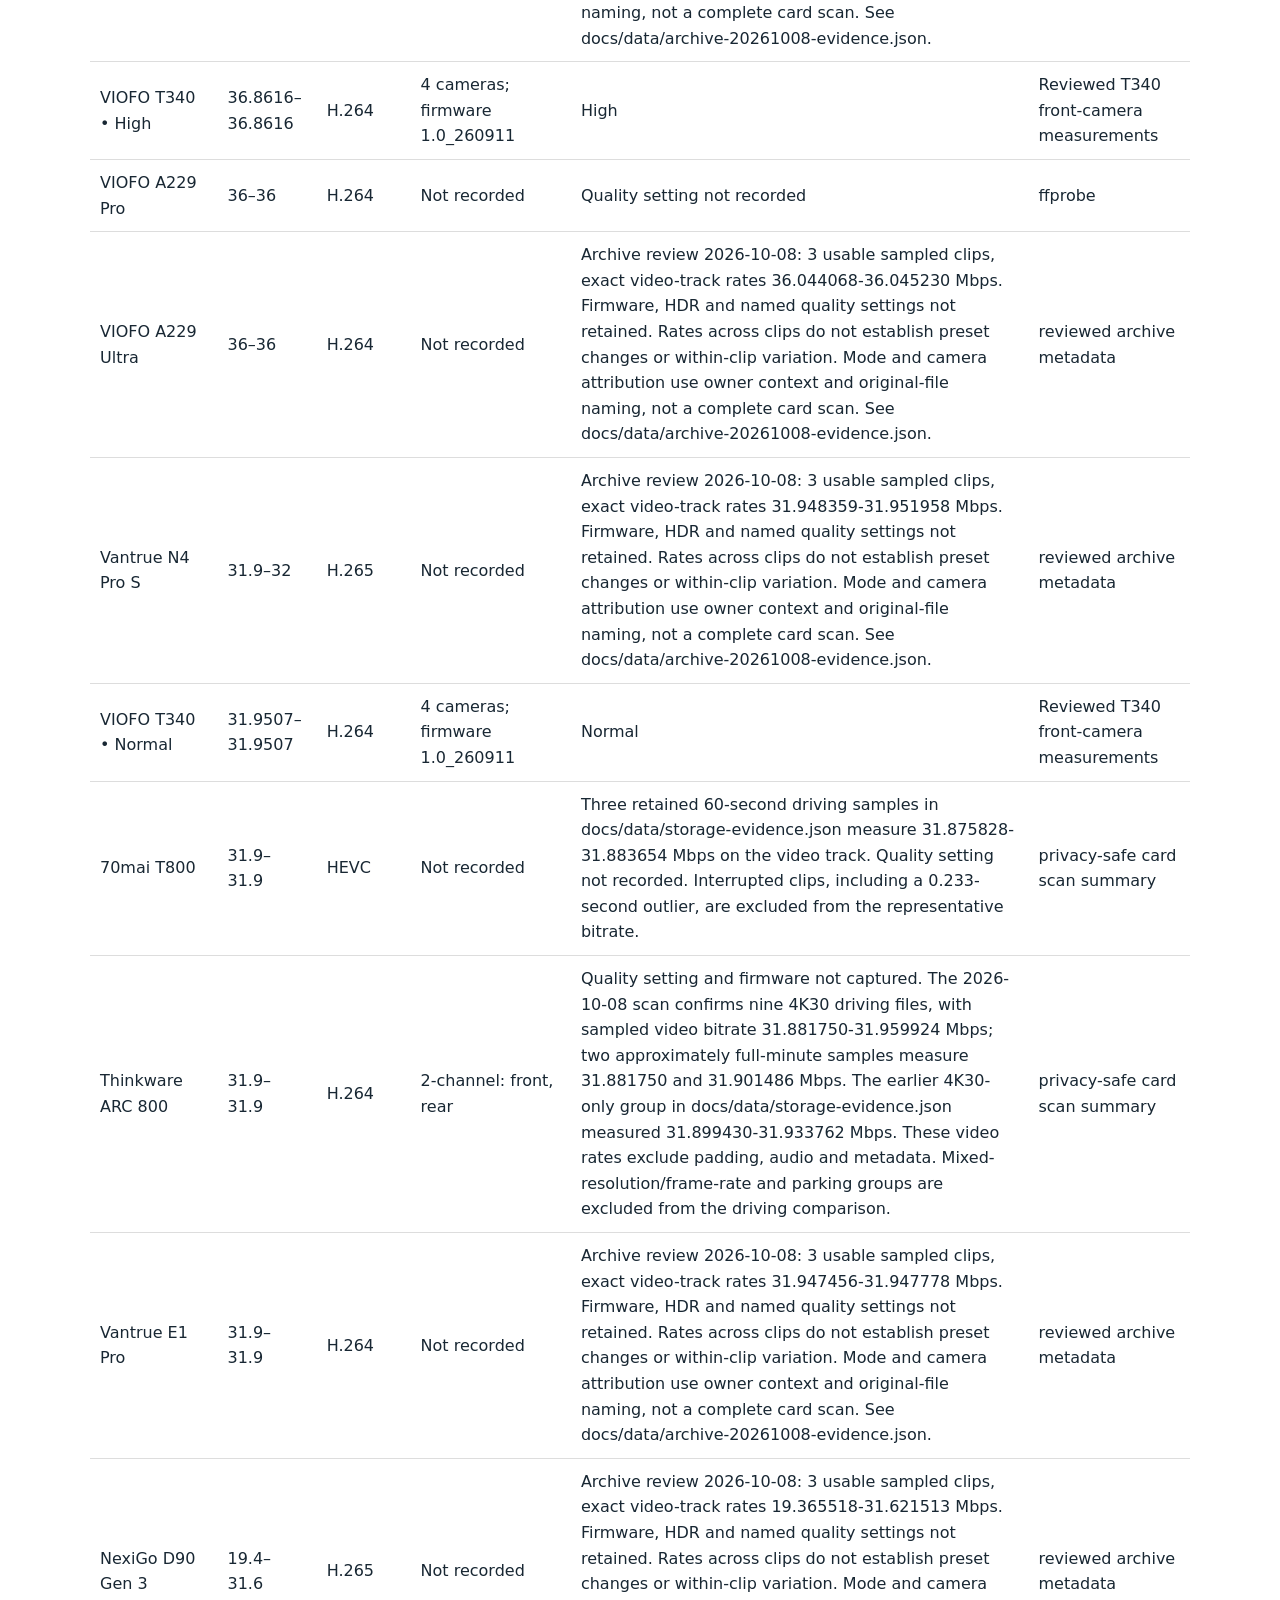
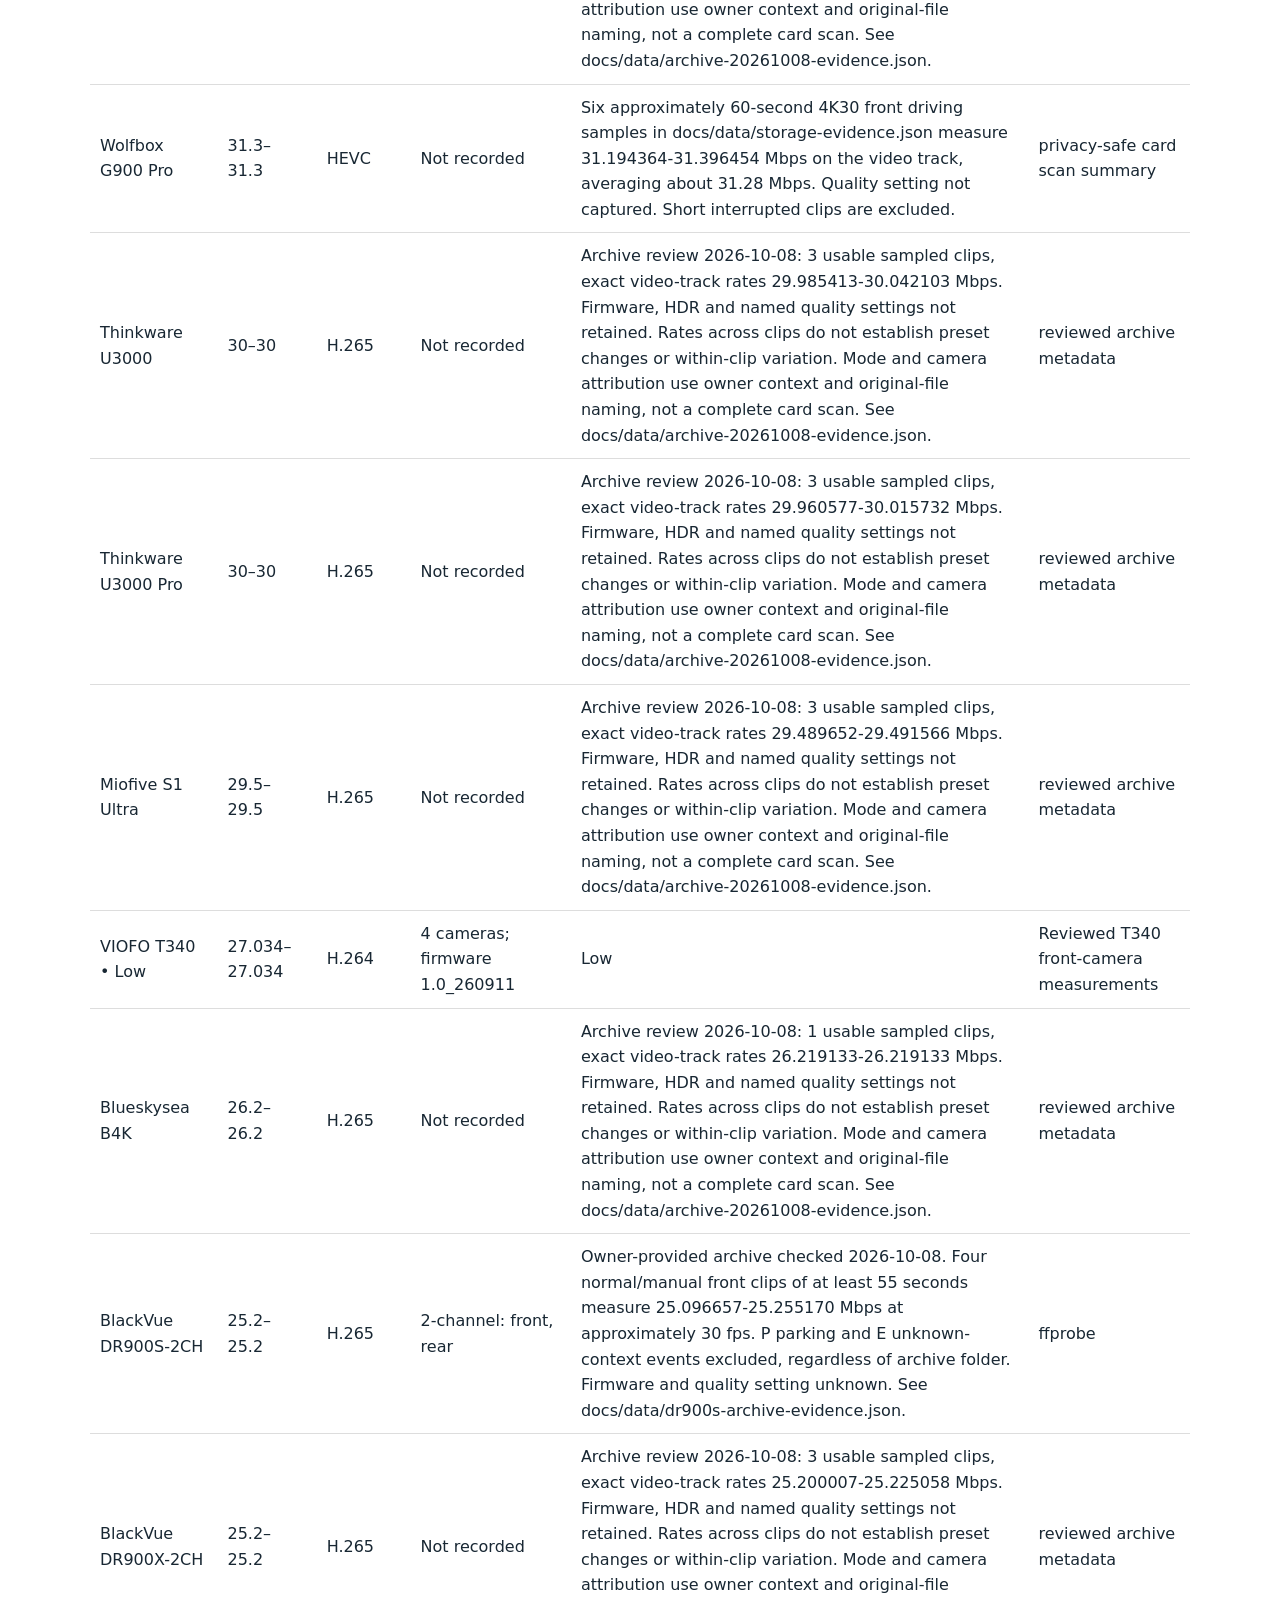
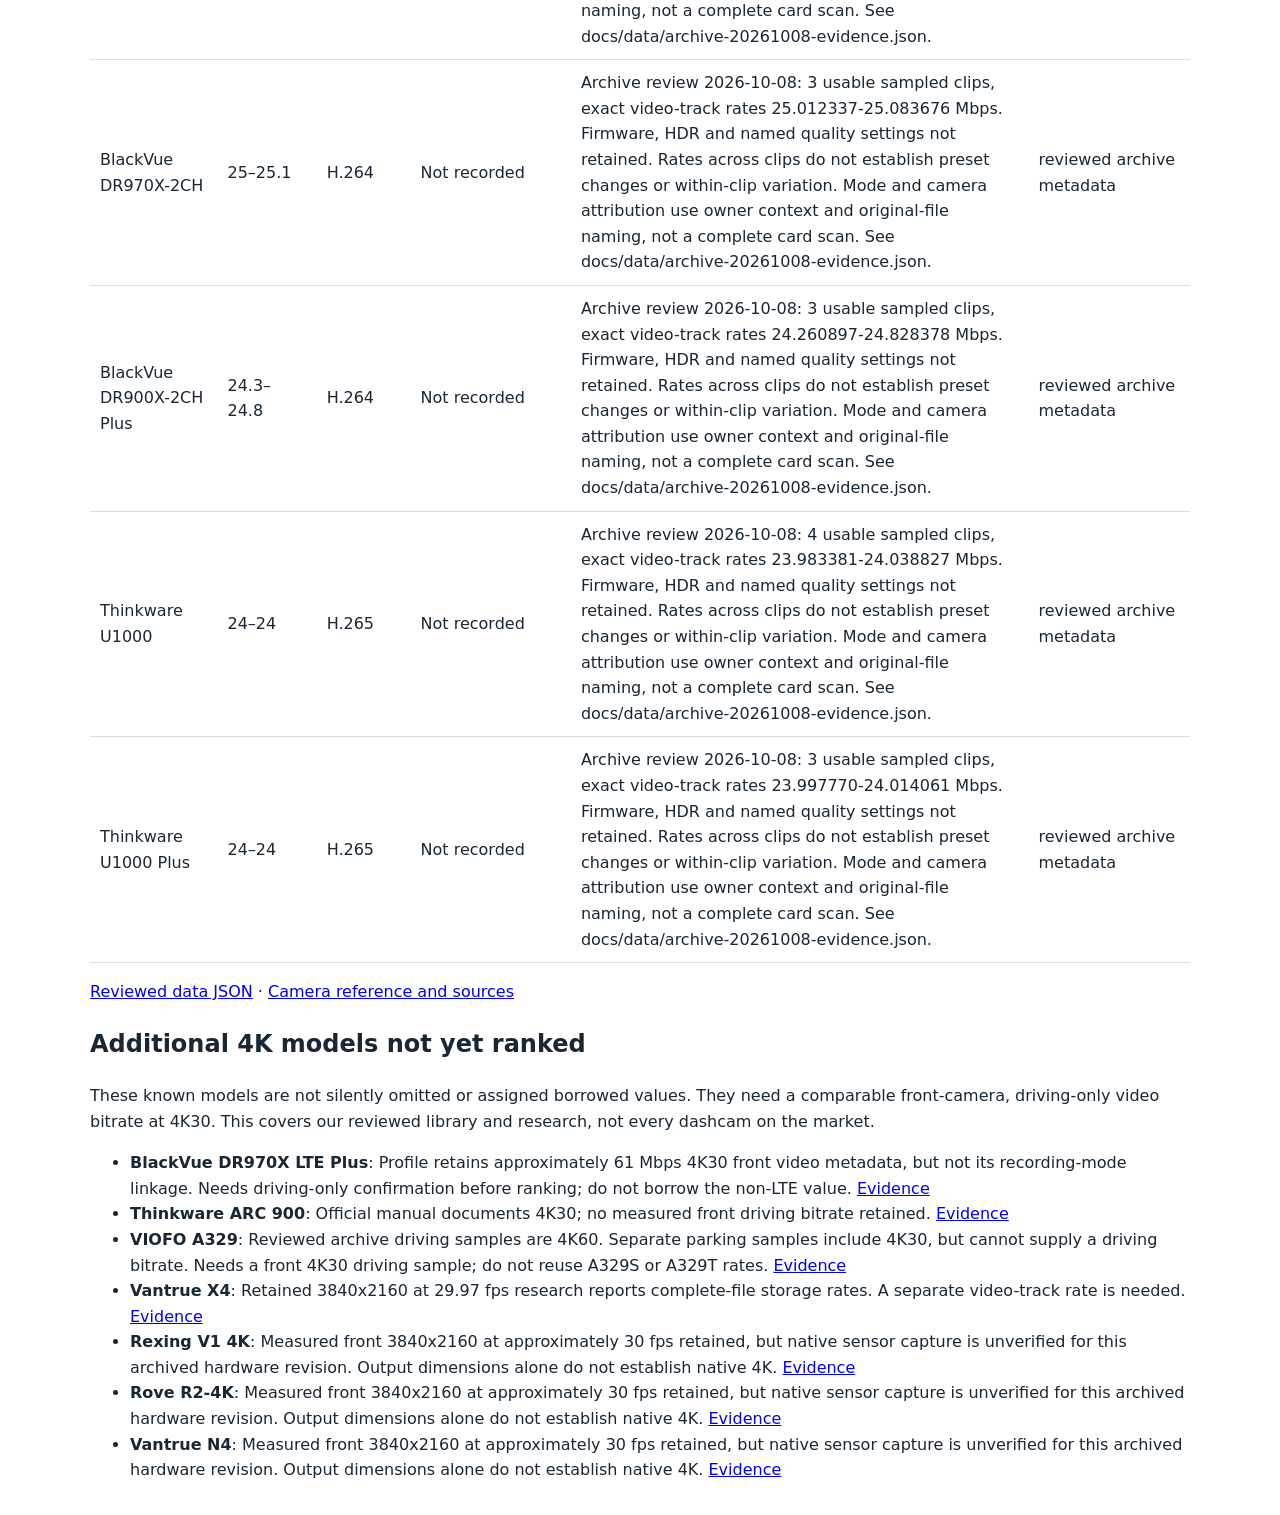
==== commit 0dbfc65b: "Tighten front-camera bitrate chart header spacing" ====
--- a/docs/4k30-comparison.html
+++ b/docs/4k30-comparison.html
@@ -1 +1 @@
-<!doctype html><html lang="en"><meta charset="utf-8"><meta name="viewport" content="width=device-width,initial-scale=1"><title>4K30 front-camera bitrate comparison</title><style>body{font:16px system-ui;max-width:1100px;margin:32px auto;padding:0 18px;line-height:1.6;color:#182733}img{width:100%;height:auto}.scroll{overflow:auto}table{border-collapse:collapse}td,th{padding:10px;text-align:left;border-bottom:1px solid #ddd}</style><a href="t340-comparison.html">T340 charts</a><section id="4k30-comparison"><h2>4K30 front-camera comparison</h2><a href="assets/4k30/comparison.png?v=d17b9ab1b769"><img src="assets/4k30/comparison.png?v=d17b9ab1b769" alt="Descending measured 4K30 front-camera video bitrates, highlighting T340 configurations" loading="lazy"></a><p>Measured driving video, not advertised maximums. Audio excluded. <a href="4k30-comparison.html">Settings, codecs and measurement notes</a> · <a href="assets/4k30/comparison.png?v=d17b9ab1b769">PNG</a> · <a href="assets/4k30/comparison.svg?v=09c788708759">SVG</a> · <a href="assets/4k30/measurements.csv">CSV</a></p><p><a href="4k30-comparison.html#unranked">Additional 4K models still awaiting comparable measurements</a></p></section><p>Includes cameras in the reviewed library with measured primary-front 3840×2160 at 30 fps driving bitrates, excluding known upscaled models such as the Rove R2-4K Dual. File dimensions alone do not prove native 4K capture. Models without those measurements and samples with an unidentified camera position are excluded. This is not a list of every 4K30 dashcam on the market.</p><p>Ranges are sorted by their upper observed endpoint, not a verified maximum-quality setting. T340 rows use the reviewed, configuration-specific front-camera measurements rather than mixed-quality scan ranges. Other quality settings remain unknown unless captured. Codecs, scenes, HDR and connected-camera counts differ; bitrate alone is not an image-quality ranking.</p><div class="scroll"><table><tr><th>Camera</th><th>Video Mbps</th><th>Codec</th><th>Configuration</th><th>Settings / notes</th><th>Measurement source</th></tr><tr><td>VIOFO A329S</td><td>65.5–65.5</td><td>H.264</td><td>2-channel: front, rear; firmware 2.2_260815</td><td>Maximum bitrate, 2CH and firmware owner-confirmed. Three sampled 60-second driving files measure 65.535008-65.537908 Mbps; complete file size 494.93 MB each. 0.1-second clips excluded from comparison. Earlier 3CH measurements had unknown quality settings and do not establish a controlled channel-count effect.</td><td>privacy-safe card scan summary</td></tr><tr><td>VIOFO A329T</td><td>65.5–65.5</td><td>H.264</td><td>3-channel: front, telephoto front, rear</td><td>Quality setting not recorded</td><td>ffprobe</td></tr><tr><td>BlackVue DR970X Box-2CH Plus</td><td>60–60</td><td>H.265</td><td>Not recorded</td><td>Archive review 2026-10-08: 3 usable sampled clips, exact video-track rates 59.998936-60.030954 Mbps. Firmware, HDR and named quality settings not retained. Rates across clips do not establish preset changes or within-clip variation. Mode and camera attribution use owner context and original-file naming, not a complete card scan. See docs/data/archive-20261008-evidence.json.</td><td>reviewed archive metadata</td></tr><tr><td>BlackVue DR970X Plus</td><td>60–60</td><td>HEVC</td><td>Not recorded</td><td>Quality setting not recorded</td><td>ffprobe</td></tr><tr><td>BlackVue Elite 10</td><td>60–60</td><td>Not captured</td><td>2-channel: front, rear; firmware 1.009</td><td>Seven normal-driving samples of at least 55 seconds measure 60.026696-60.059968 Mbps. Short and mixed-recording samples excluded. VideoQuality=0 is recorded but its named preset is unverified. See docs/data/elite10-1.009-evidence.json.</td><td>privacy-safe card scan summary</td></tr><tr><td>BlackVue Elite 9</td><td>60–60</td><td>HEVC</td><td>2CH front/rear · firmware 1.010</td><td>Observed range 46.4-60.1 Mbps across 538 files; shorter interrupted clips account for the low end.</td><td>privacy-safe card scan summary</td></tr><tr><td>VIOFO A139 Pro</td><td>45.9–59.8</td><td>H.264</td><td>Not recorded</td><td>Archive review 2026-10-08: 3 usable sampled clips, exact video-track rates 45.872523-59.802893 Mbps. Firmware, HDR and named quality settings not retained. Rates across clips do not establish preset changes or within-clip variation. Mode and camera attribution use owner context and original-file naming, not a complete card scan. See docs/data/archive-20261008-evidence.json.</td><td>reviewed archive metadata</td></tr><tr><td>70mai 4K Omni X800</td><td>31.8–56.4</td><td>H.265</td><td>Not recorded</td><td>Archive review 2026-10-08: 3 usable sampled clips, exact video-track rates 31.801219-56.370431 Mbps. Firmware, HDR and named quality settings not retained. Rates across clips do not establish preset changes or within-clip variation. Mode and camera attribution use owner context and original-file naming, not a complete card scan. See docs/data/archive-20261008-evidence.json.</td><td>reviewed archive metadata</td></tr><tr><td>Nextbase 622GW</td><td>47.6–53.6</td><td>H.264</td><td>Not recorded</td><td>Archive review 2026-10-08: 3 usable sampled clips, exact video-track rates 47.611805-53.566810 Mbps. Firmware, HDR and named quality settings not retained. Rates across clips do not establish preset changes or within-clip variation. Mode and camera attribution use owner context and original-file naming, not a complete card scan. See docs/data/archive-20261008-evidence.json.</td><td>reviewed archive metadata</td></tr><tr><td>VIOFO T340 • Maximum</td><td>53.2497–53.2497</td><td>H.264</td><td>4 cameras; firmware 1.0_260911</td><td>Maximum</td><td>Reviewed T340 front-camera measurements</td></tr><tr><td>VIOFO A129 Pro</td><td>51.2–51.2</td><td>H.265</td><td>Not recorded</td><td>Archive review 2026-10-08: 2 usable sampled clips, exact video-track rates 51.202628-51.203285 Mbps. Firmware, HDR and named quality settings not retained. Rates across clips do not establish preset changes or within-clip variation. Mode and camera attribution use owner context and original-file naming, not a complete card scan. See docs/data/archive-20261008-evidence.json.</td><td>reviewed archive metadata</td></tr><tr><td>Vueroid S1 4K Infinite</td><td>44.3–48</td><td>H.264</td><td>Not recorded</td><td>Archive review 2026-10-08: 5 usable sampled clips, exact video-track rates 44.254961-48.000947 Mbps. Firmware, HDR and named quality settings not retained. Rates across clips do not establish preset changes or within-clip variation. Mode and camera attribution use owner context and original-file naming, not a complete card scan. See docs/data/archive-20261008-evidence.json.</td><td>reviewed archive metadata</td></tr><tr><td>Cansonic UltraDash Z4 Standard Edition</td><td>31.1–41</td><td>H.264</td><td>Not recorded</td><td>Retained 60-second primary-front driving samples in docs/data/storage-evidence.json measure 31.126250 and 40.957612 Mbps across separate scans. Quality settings were not captured; the range is not one preset or a verified Maximum. Interrupted and parking clips are excluded.</td><td>privacy-safe card scan summary</td></tr><tr><td>Rove R2-4K Pro</td><td>36.8–36.9</td><td>H.265</td><td>Not recorded</td><td>Archive review 2026-10-08: 3 usable sampled clips, exact video-track rates 36.785236-36.865316 Mbps. Firmware, HDR and named quality settings not retained. Rates across clips do not establish preset changes or within-clip variation. Mode and camera attribution use owner context and original-file naming, not a complete card scan. See docs/data/archive-20261008-evidence.json.</td><td>reviewed archive metadata</td></tr><tr><td>VIOFO A119M Pro</td><td>36.9–36.9</td><td>H.264</td><td>Not recorded</td><td>Archive review 2026-10-08: 3 usable sampled clips, exact video-track rates 36.861888-36.864136 Mbps. Firmware, HDR and named quality settings not retained. Rates across clips do not establish preset changes or within-clip variation. Mode and camera attribution use owner context and original-file naming, not a complete card scan. See docs/data/archive-20261008-evidence.json.</td><td>reviewed archive metadata</td></tr><tr><td>VIOFO T340 • High</td><td>36.8616–36.8616</td><td>H.264</td><td>4 cameras; firmware 1.0_260911</td><td>High</td><td>Reviewed T340 front-camera measurements</td></tr><tr><td>VIOFO A229 Pro</td><td>36–36</td><td>H.264</td><td>Not recorded</td><td>Quality setting not recorded</td><td>ffprobe</td></tr><tr><td>VIOFO A229 Ultra</td><td>36–36</td><td>H.264</td><td>Not recorded</td><td>Archive review 2026-10-08: 3 usable sampled clips, exact video-track rates 36.044068-36.045230 Mbps. Firmware, HDR and named quality settings not retained. Rates across clips do not establish preset changes or within-clip variation. Mode and camera attribution use owner context and original-file naming, not a complete card scan. See docs/data/archive-20261008-evidence.json.</td><td>reviewed archive metadata</td></tr><tr><td>Vantrue N4 Pro S</td><td>31.9–32</td><td>H.265</td><td>Not recorded</td><td>Archive review 2026-10-08: 3 usable sampled clips, exact video-track rates 31.948359-31.951958 Mbps. Firmware, HDR and named quality settings not retained. Rates across clips do not establish preset changes or within-clip variation. Mode and camera attribution use owner context and original-file naming, not a complete card scan. See docs/data/archive-20261008-evidence.json.</td><td>reviewed archive metadata</td></tr><tr><td>VIOFO T340 • Normal</td><td>31.9507–31.9507</td><td>H.264</td><td>4 cameras; firmware 1.0_260911</td><td>Normal</td><td>Reviewed T340 front-camera measurements</td></tr><tr><td>70mai T800</td><td>31.9–31.9</td><td>HEVC</td><td>Not recorded</td><td>Three retained 60-second driving samples in docs/data/storage-evidence.json measure 31.875828-31.883654 Mbps on the video track. Quality setting not recorded. Interrupted clips, including a 0.233-second outlier, are excluded from the representative bitrate.</td><td>privacy-safe card scan summary</td></tr><tr><td>Thinkware ARC 800</td><td>31.9–31.9</td><td>H.264</td><td>2-channel: front, rear</td><td>Quality setting and firmware not captured. The 2026-10-08 scan confirms nine 4K30 driving files, with sampled video bitrate 31.881750-31.959924 Mbps; two approximately full-minute samples measure 31.881750 and 31.901486 Mbps. The earlier 4K30-only group in docs/data/storage-evidence.json measured 31.899430-31.933762 Mbps. These video rates exclude padding, audio and metadata. Mixed-resolution/frame-rate and parking groups are excluded from the driving comparison.</td><td>privacy-safe card scan summary</td></tr><tr><td>Vantrue E1 Pro</td><td>31.9–31.9</td><td>H.264</td><td>Not recorded</td><td>Archive review 2026-10-08: 3 usable sampled clips, exact video-track rates 31.947456-31.947778 Mbps. Firmware, HDR and named quality settings not retained. Rates across clips do not establish preset changes or within-clip variation. Mode and camera attribution use owner context and original-file naming, not a complete card scan. See docs/data/archive-20261008-evidence.json.</td><td>reviewed archive metadata</td></tr><tr><td>NexiGo D90 Gen 3</td><td>19.4–31.6</td><td>H.265</td><td>Not recorded</td><td>Archive review 2026-10-08: 3 usable sampled clips, exact video-track rates 19.365518-31.621513 Mbps. Firmware, HDR and named quality settings not retained. Rates across clips do not establish preset changes or within-clip variation. Mode and camera attribution use owner context and original-file naming, not a complete card scan. See docs/data/archive-20261008-evidence.json.</td><td>reviewed archive metadata</td></tr><tr><td>Wolfbox G900 Pro</td><td>31.3–31.3</td><td>HEVC</td><td>Not recorded</td><td>Six approximately 60-second 4K30 front driving samples in docs/data/storage-evidence.json measure 31.194364-31.396454 Mbps on the video track, averaging about 31.28 Mbps. Quality setting not captured. Short interrupted clips are excluded.</td><td>privacy-safe card scan summary</td></tr><tr><td>Thinkware U3000</td><td>30–30</td><td>H.265</td><td>Not recorded</td><td>Archive review 2026-10-08: 3 usable sampled clips, exact video-track rates 29.985413-30.042103 Mbps. Firmware, HDR and named quality settings not retained. Rates across clips do not establish preset changes or within-clip variation. Mode and camera attribution use owner context and original-file naming, not a complete card scan. See docs/data/archive-20261008-evidence.json.</td><td>reviewed archive metadata</td></tr><tr><td>Thinkware U3000 Pro</td><td>30–30</td><td>H.265</td><td>Not recorded</td><td>Archive review 2026-10-08: 3 usable sampled clips, exact video-track rates 29.960577-30.015732 Mbps. Firmware, HDR and named quality settings not retained. Rates across clips do not establish preset changes or within-clip variation. Mode and camera attribution use owner context and original-file naming, not a complete card scan. See docs/data/archive-20261008-evidence.json.</td><td>reviewed archive metadata</td></tr><tr><td>Miofive S1 Ultra</td><td>29.5–29.5</td><td>H.265</td><td>Not recorded</td><td>Archive review 2026-10-08: 3 usable sampled clips, exact video-track rates 29.489652-29.491566 Mbps. Firmware, HDR and named quality settings not retained. Rates across clips do not establish preset changes or within-clip variation. Mode and camera attribution use owner context and original-file naming, not a complete card scan. See docs/data/archive-20261008-evidence.json.</td><td>reviewed archive metadata</td></tr><tr><td>VIOFO T340 • Low</td><td>27.034–27.034</td><td>H.264</td><td>4 cameras; firmware 1.0_260911</td><td>Low</td><td>Reviewed T340 front-camera measurements</td></tr><tr><td>Blueskysea B4K</td><td>26.2–26.2</td><td>H.265</td><td>Not recorded</td><td>Archive review 2026-10-08: 1 usable sampled clips, exact video-track rates 26.219133-26.219133 Mbps. Firmware, HDR and named quality settings not retained. Rates across clips do not establish preset changes or within-clip variation. Mode and camera attribution use owner context and original-file naming, not a complete card scan. See docs/data/archive-20261008-evidence.json.</td><td>reviewed archive metadata</td></tr><tr><td>BlackVue DR900S-2CH</td><td>25.2–25.2</td><td>H.265</td><td>2-channel: front, rear</td><td>Owner-provided archive checked 2026-10-08. Four normal/manual front clips of at least 55 seconds measure 25.096657-25.255170 Mbps at approximately 30 fps. P parking and E unknown-context events excluded, regardless of archive folder. Firmware and quality setting unknown. See docs/data/dr900s-archive-evidence.json.</td><td>ffprobe</td></tr><tr><td>BlackVue DR900X-2CH</td><td>25.2–25.2</td><td>H.265</td><td>Not recorded</td><td>Archive review 2026-10-08: 3 usable sampled clips, exact video-track rates 25.200007-25.225058 Mbps. Firmware, HDR and named quality settings not retained. Rates across clips do not establish preset changes or within-clip variation. Mode and camera attribution use owner context and original-file naming, not a complete card scan. See docs/data/archive-20261008-evidence.json.</td><td>reviewed archive metadata</td></tr><tr><td>BlackVue DR970X-2CH</td><td>25–25.1</td><td>H.264</td><td>Not recorded</td><td>Archive review 2026-10-08: 3 usable sampled clips, exact video-track rates 25.012337-25.083676 Mbps. Firmware, HDR and named quality settings not retained. Rates across clips do not establish preset changes or within-clip variation. Mode and camera attribution use owner context and original-file naming, not a complete card scan. See docs/data/archive-20261008-evidence.json.</td><td>reviewed archive metadata</td></tr><tr><td>BlackVue DR900X-2CH Plus</td><td>24.3–24.8</td><td>H.264</td><td>Not recorded</td><td>Archive review 2026-10-08: 3 usable sampled clips, exact video-track rates 24.260897-24.828378 Mbps. Firmware, HDR and named quality settings not retained. Rates across clips do not establish preset changes or within-clip variation. Mode and camera attribution use owner context and original-file naming, not a complete card scan. See docs/data/archive-20261008-evidence.json.</td><td>reviewed archive metadata</td></tr><tr><td>Thinkware U1000</td><td>24–24</td><td>H.265</td><td>Not recorded</td><td>Archive review 2026-10-08: 4 usable sampled clips, exact video-track rates 23.983381-24.038827 Mbps. Firmware, HDR and named quality settings not retained. Rates across clips do not establish preset changes or within-clip variation. Mode and camera attribution use owner context and original-file naming, not a complete card scan. See docs/data/archive-20261008-evidence.json.</td><td>reviewed archive metadata</td></tr><tr><td>Thinkware U1000 Plus</td><td>24–24</td><td>H.265</td><td>Not recorded</td><td>Archive review 2026-10-08: 3 usable sampled clips, exact video-track rates 23.997770-24.014061 Mbps. Firmware, HDR and named quality settings not retained. Rates across clips do not establish preset changes or within-clip variation. Mode and camera attribution use owner context and original-file naming, not a complete card scan. See docs/data/archive-20261008-evidence.json.</td><td>reviewed archive metadata</td></tr></table></div><p><a href="data/4k30-comparison.json">Reviewed data JSON</a> · <a href="./">Camera reference and sources</a></p><section id="unranked"><h2>Additional 4K models not yet ranked</h2><p>These known models are not silently omitted or assigned borrowed values. They need a comparable front-camera, driving-only video bitrate at 4K30. This covers our reviewed library and research, not every dashcam on the market.</p><ul><li><strong>BlackVue DR970X LTE Plus</strong>: Profile retains approximately 61 Mbps 4K30 front video metadata, but not its recording-mode linkage. Needs driving-only confirmation before ranking; do not borrow the non-LTE value. <a href="https://github.com/vortexopenclaw/dashcam-camera-profiles/blob/main/profiles/blackvue-dr970x-lte-plus.json">Evidence</a></li><li><strong>Thinkware ARC 900</strong>: Official manual documents 4K30; no measured front driving bitrate retained. <a href="https://download2.inavi.com/dashcam/ARC900/manual/arc900_manual_english_20251031.pdf">Evidence</a></li><li><strong>VIOFO A329</strong>: Reviewed archive driving samples are 4K60. Separate parking samples include 4K30, but cannot supply a driving bitrate. Needs a front 4K30 driving sample; do not reuse A329S or A329T rates. <a href="https://github.com/vortexopenclaw/dashcam-camera-profiles/blob/main/profiles/viofo-a329.json">Evidence</a></li><li><strong>Vantrue X4</strong>: Retained 3840x2160 at 29.97 fps research reports complete-file storage rates. A separate video-track rate is needed. <a href="https://github.com/vortexopenclaw/dashcam-offloader/blob/main/docs/video-metadata-reference.md">Evidence</a></li><li><strong>Rexing V1 4K</strong>: Measured front 3840x2160 at approximately 30 fps retained, but native sensor capture is unverified for this archived hardware revision. Output dimensions alone do not establish native 4K. <a href="https://github.com/vortexopenclaw/dashcam-camera-profiles/blob/main/profiles/rexing-v1-4k.json">Evidence</a></li><li><strong>Rove R2-4K</strong>: Measured front 3840x2160 at approximately 30 fps retained, but native sensor capture is unverified for this archived hardware revision. Output dimensions alone do not establish native 4K. <a href="https://github.com/vortexopenclaw/dashcam-camera-profiles/blob/main/profiles/metadata-only-rove-r2-4k.json">Evidence</a></li><li><strong>Vantrue N4</strong>: Measured front 3840x2160 at approximately 30 fps retained, but native sensor capture is unverified for this archived hardware revision. Output dimensions alone do not establish native 4K. <a href="https://github.com/vortexopenclaw/dashcam-camera-profiles/blob/main/profiles/vantrue-n4.json">Evidence</a></li></ul></section></html>
+<!doctype html><html lang="en"><meta charset="utf-8"><meta name="viewport" content="width=device-width,initial-scale=1"><title>4K30 front-camera bitrate comparison</title><style>body{font:16px system-ui;max-width:1100px;margin:32px auto;padding:0 18px;line-height:1.6;color:#182733}img{width:100%;height:auto}.scroll{overflow:auto}table{border-collapse:collapse}td,th{padding:10px;text-align:left;border-bottom:1px solid #ddd}</style><a href="t340-comparison.html">T340 charts</a><section id="4k30-comparison"><h2>4K30 front-camera comparison</h2><a href="assets/4k30/comparison.png?v=ac5f40ef298c"><img src="assets/4k30/comparison.png?v=ac5f40ef298c" alt="Descending measured 4K30 front-camera video bitrates, highlighting T340 configurations" loading="lazy"></a><p>Measured driving video, not advertised maximums. Audio excluded. <a href="4k30-comparison.html">Settings, codecs and measurement notes</a> · <a href="assets/4k30/comparison.png?v=ac5f40ef298c">PNG</a> · <a href="assets/4k30/comparison.svg?v=79b3802c0599">SVG</a> · <a href="assets/4k30/measurements.csv">CSV</a></p><p><a href="4k30-comparison.html#unranked">Additional 4K models still awaiting comparable measurements</a></p></section><p>Includes cameras in the reviewed library with measured primary-front 3840×2160 at 30 fps driving bitrates, excluding known upscaled models such as the Rove R2-4K Dual. File dimensions alone do not prove native 4K capture. Models without those measurements and samples with an unidentified camera position are excluded. This is not a list of every 4K30 dashcam on the market.</p><p>Ranges are sorted by their upper observed endpoint, not a verified maximum-quality setting. T340 rows use the reviewed, configuration-specific front-camera measurements rather than mixed-quality scan ranges. Other quality settings remain unknown unless captured. Codecs, scenes, HDR and connected-camera counts differ; bitrate alone is not an image-quality ranking.</p><div class="scroll"><table><tr><th>Camera</th><th>Video Mbps</th><th>Codec</th><th>Configuration</th><th>Settings / notes</th><th>Measurement source</th></tr><tr><td>VIOFO A329S</td><td>65.5–65.5</td><td>H.264</td><td>2-channel: front, rear; firmware 2.2_260815</td><td>Maximum bitrate, 2CH and firmware owner-confirmed. Three sampled 60-second driving files measure 65.535008-65.537908 Mbps; complete file size 494.93 MB each. 0.1-second clips excluded from comparison. Earlier 3CH measurements had unknown quality settings and do not establish a controlled channel-count effect.</td><td>privacy-safe card scan summary</td></tr><tr><td>VIOFO A329T</td><td>65.5–65.5</td><td>H.264</td><td>3-channel: front, telephoto front, rear</td><td>Quality setting not recorded</td><td>ffprobe</td></tr><tr><td>BlackVue DR970X Box-2CH Plus</td><td>60–60</td><td>H.265</td><td>Not recorded</td><td>Archive review 2026-10-08: 3 usable sampled clips, exact video-track rates 59.998936-60.030954 Mbps. Firmware, HDR and named quality settings not retained. Rates across clips do not establish preset changes or within-clip variation. Mode and camera attribution use owner context and original-file naming, not a complete card scan. See docs/data/archive-20261008-evidence.json.</td><td>reviewed archive metadata</td></tr><tr><td>BlackVue DR970X Plus</td><td>60–60</td><td>HEVC</td><td>Not recorded</td><td>Quality setting not recorded</td><td>ffprobe</td></tr><tr><td>BlackVue Elite 10</td><td>60–60</td><td>Not captured</td><td>2-channel: front, rear; firmware 1.009</td><td>Seven normal-driving samples of at least 55 seconds measure 60.026696-60.059968 Mbps. Short and mixed-recording samples excluded. VideoQuality=0 is recorded but its named preset is unverified. See docs/data/elite10-1.009-evidence.json.</td><td>privacy-safe card scan summary</td></tr><tr><td>BlackVue Elite 9</td><td>60–60</td><td>HEVC</td><td>2CH front/rear · firmware 1.010</td><td>Observed range 46.4-60.1 Mbps across 538 files; shorter interrupted clips account for the low end.</td><td>privacy-safe card scan summary</td></tr><tr><td>VIOFO A139 Pro</td><td>45.9–59.8</td><td>H.264</td><td>Not recorded</td><td>Archive review 2026-10-08: 3 usable sampled clips, exact video-track rates 45.872523-59.802893 Mbps. Firmware, HDR and named quality settings not retained. Rates across clips do not establish preset changes or within-clip variation. Mode and camera attribution use owner context and original-file naming, not a complete card scan. See docs/data/archive-20261008-evidence.json.</td><td>reviewed archive metadata</td></tr><tr><td>70mai 4K Omni X800</td><td>31.8–56.4</td><td>H.265</td><td>Not recorded</td><td>Archive review 2026-10-08: 3 usable sampled clips, exact video-track rates 31.801219-56.370431 Mbps. Firmware, HDR and named quality settings not retained. Rates across clips do not establish preset changes or within-clip variation. Mode and camera attribution use owner context and original-file naming, not a complete card scan. See docs/data/archive-20261008-evidence.json.</td><td>reviewed archive metadata</td></tr><tr><td>Nextbase 622GW</td><td>47.6–53.6</td><td>H.264</td><td>Not recorded</td><td>Archive review 2026-10-08: 3 usable sampled clips, exact video-track rates 47.611805-53.566810 Mbps. Firmware, HDR and named quality settings not retained. Rates across clips do not establish preset changes or within-clip variation. Mode and camera attribution use owner context and original-file naming, not a complete card scan. See docs/data/archive-20261008-evidence.json.</td><td>reviewed archive metadata</td></tr><tr><td>VIOFO T340 • Maximum</td><td>53.2497–53.2497</td><td>H.264</td><td>4 cameras; firmware 1.0_260911</td><td>Maximum</td><td>Reviewed T340 front-camera measurements</td></tr><tr><td>VIOFO A129 Pro</td><td>51.2–51.2</td><td>H.265</td><td>Not recorded</td><td>Archive review 2026-10-08: 2 usable sampled clips, exact video-track rates 51.202628-51.203285 Mbps. Firmware, HDR and named quality settings not retained. Rates across clips do not establish preset changes or within-clip variation. Mode and camera attribution use owner context and original-file naming, not a complete card scan. See docs/data/archive-20261008-evidence.json.</td><td>reviewed archive metadata</td></tr><tr><td>Vueroid S1 4K Infinite</td><td>44.3–48</td><td>H.264</td><td>Not recorded</td><td>Archive review 2026-10-08: 5 usable sampled clips, exact video-track rates 44.254961-48.000947 Mbps. Firmware, HDR and named quality settings not retained. Rates across clips do not establish preset changes or within-clip variation. Mode and camera attribution use owner context and original-file naming, not a complete card scan. See docs/data/archive-20261008-evidence.json.</td><td>reviewed archive metadata</td></tr><tr><td>Cansonic UltraDash Z4 Standard Edition</td><td>31.1–41</td><td>H.264</td><td>Not recorded</td><td>Retained 60-second primary-front driving samples in docs/data/storage-evidence.json measure 31.126250 and 40.957612 Mbps across separate scans. Quality settings were not captured; the range is not one preset or a verified Maximum. Interrupted and parking clips are excluded.</td><td>privacy-safe card scan summary</td></tr><tr><td>Rove R2-4K Pro</td><td>36.8–36.9</td><td>H.265</td><td>Not recorded</td><td>Archive review 2026-10-08: 3 usable sampled clips, exact video-track rates 36.785236-36.865316 Mbps. Firmware, HDR and named quality settings not retained. Rates across clips do not establish preset changes or within-clip variation. Mode and camera attribution use owner context and original-file naming, not a complete card scan. See docs/data/archive-20261008-evidence.json.</td><td>reviewed archive metadata</td></tr><tr><td>VIOFO A119M Pro</td><td>36.9–36.9</td><td>H.264</td><td>Not recorded</td><td>Archive review 2026-10-08: 3 usable sampled clips, exact video-track rates 36.861888-36.864136 Mbps. Firmware, HDR and named quality settings not retained. Rates across clips do not establish preset changes or within-clip variation. Mode and camera attribution use owner context and original-file naming, not a complete card scan. See docs/data/archive-20261008-evidence.json.</td><td>reviewed archive metadata</td></tr><tr><td>VIOFO T340 • High</td><td>36.8616–36.8616</td><td>H.264</td><td>4 cameras; firmware 1.0_260911</td><td>High</td><td>Reviewed T340 front-camera measurements</td></tr><tr><td>VIOFO A229 Pro</td><td>36–36</td><td>H.264</td><td>Not recorded</td><td>Quality setting not recorded</td><td>ffprobe</td></tr><tr><td>VIOFO A229 Ultra</td><td>36–36</td><td>H.264</td><td>Not recorded</td><td>Archive review 2026-10-08: 3 usable sampled clips, exact video-track rates 36.044068-36.045230 Mbps. Firmware, HDR and named quality settings not retained. Rates across clips do not establish preset changes or within-clip variation. Mode and camera attribution use owner context and original-file naming, not a complete card scan. See docs/data/archive-20261008-evidence.json.</td><td>reviewed archive metadata</td></tr><tr><td>Vantrue N4 Pro S</td><td>31.9–32</td><td>H.265</td><td>Not recorded</td><td>Archive review 2026-10-08: 3 usable sampled clips, exact video-track rates 31.948359-31.951958 Mbps. Firmware, HDR and named quality settings not retained. Rates across clips do not establish preset changes or within-clip variation. Mode and camera attribution use owner context and original-file naming, not a complete card scan. See docs/data/archive-20261008-evidence.json.</td><td>reviewed archive metadata</td></tr><tr><td>VIOFO T340 • Normal</td><td>31.9507–31.9507</td><td>H.264</td><td>4 cameras; firmware 1.0_260911</td><td>Normal</td><td>Reviewed T340 front-camera measurements</td></tr><tr><td>70mai T800</td><td>31.9–31.9</td><td>HEVC</td><td>Not recorded</td><td>Three retained 60-second driving samples in docs/data/storage-evidence.json measure 31.875828-31.883654 Mbps on the video track. Quality setting not recorded. Interrupted clips, including a 0.233-second outlier, are excluded from the representative bitrate.</td><td>privacy-safe card scan summary</td></tr><tr><td>Thinkware ARC 800</td><td>31.9–31.9</td><td>H.264</td><td>2-channel: front, rear</td><td>Quality setting and firmware not captured. The 2026-10-08 scan confirms nine 4K30 driving files, with sampled video bitrate 31.881750-31.959924 Mbps; two approximately full-minute samples measure 31.881750 and 31.901486 Mbps. The earlier 4K30-only group in docs/data/storage-evidence.json measured 31.899430-31.933762 Mbps. These video rates exclude padding, audio and metadata. Mixed-resolution/frame-rate and parking groups are excluded from the driving comparison.</td><td>privacy-safe card scan summary</td></tr><tr><td>Vantrue E1 Pro</td><td>31.9–31.9</td><td>H.264</td><td>Not recorded</td><td>Archive review 2026-10-08: 3 usable sampled clips, exact video-track rates 31.947456-31.947778 Mbps. Firmware, HDR and named quality settings not retained. Rates across clips do not establish preset changes or within-clip variation. Mode and camera attribution use owner context and original-file naming, not a complete card scan. See docs/data/archive-20261008-evidence.json.</td><td>reviewed archive metadata</td></tr><tr><td>NexiGo D90 Gen 3</td><td>19.4–31.6</td><td>H.265</td><td>Not recorded</td><td>Archive review 2026-10-08: 3 usable sampled clips, exact video-track rates 19.365518-31.621513 Mbps. Firmware, HDR and named quality settings not retained. Rates across clips do not establish preset changes or within-clip variation. Mode and camera attribution use owner context and original-file naming, not a complete card scan. See docs/data/archive-20261008-evidence.json.</td><td>reviewed archive metadata</td></tr><tr><td>Wolfbox G900 Pro</td><td>31.3–31.3</td><td>HEVC</td><td>Not recorded</td><td>Six approximately 60-second 4K30 front driving samples in docs/data/storage-evidence.json measure 31.194364-31.396454 Mbps on the video track, averaging about 31.28 Mbps. Quality setting not captured. Short interrupted clips are excluded.</td><td>privacy-safe card scan summary</td></tr><tr><td>Thinkware U3000</td><td>30–30</td><td>H.265</td><td>Not recorded</td><td>Archive review 2026-10-08: 3 usable sampled clips, exact video-track rates 29.985413-30.042103 Mbps. Firmware, HDR and named quality settings not retained. Rates across clips do not establish preset changes or within-clip variation. Mode and camera attribution use owner context and original-file naming, not a complete card scan. See docs/data/archive-20261008-evidence.json.</td><td>reviewed archive metadata</td></tr><tr><td>Thinkware U3000 Pro</td><td>30–30</td><td>H.265</td><td>Not recorded</td><td>Archive review 2026-10-08: 3 usable sampled clips, exact video-track rates 29.960577-30.015732 Mbps. Firmware, HDR and named quality settings not retained. Rates across clips do not establish preset changes or within-clip variation. Mode and camera attribution use owner context and original-file naming, not a complete card scan. See docs/data/archive-20261008-evidence.json.</td><td>reviewed archive metadata</td></tr><tr><td>Miofive S1 Ultra</td><td>29.5–29.5</td><td>H.265</td><td>Not recorded</td><td>Archive review 2026-10-08: 3 usable sampled clips, exact video-track rates 29.489652-29.491566 Mbps. Firmware, HDR and named quality settings not retained. Rates across clips do not establish preset changes or within-clip variation. Mode and camera attribution use owner context and original-file naming, not a complete card scan. See docs/data/archive-20261008-evidence.json.</td><td>reviewed archive metadata</td></tr><tr><td>VIOFO T340 • Low</td><td>27.034–27.034</td><td>H.264</td><td>4 cameras; firmware 1.0_260911</td><td>Low</td><td>Reviewed T340 front-camera measurements</td></tr><tr><td>Blueskysea B4K</td><td>26.2–26.2</td><td>H.265</td><td>Not recorded</td><td>Archive review 2026-10-08: 1 usable sampled clips, exact video-track rates 26.219133-26.219133 Mbps. Firmware, HDR and named quality settings not retained. Rates across clips do not establish preset changes or within-clip variation. Mode and camera attribution use owner context and original-file naming, not a complete card scan. See docs/data/archive-20261008-evidence.json.</td><td>reviewed archive metadata</td></tr><tr><td>BlackVue DR900S-2CH</td><td>25.2–25.2</td><td>H.265</td><td>2-channel: front, rear</td><td>Owner-provided archive checked 2026-10-08. Four normal/manual front clips of at least 55 seconds measure 25.096657-25.255170 Mbps at approximately 30 fps. P parking and E unknown-context events excluded, regardless of archive folder. Firmware and quality setting unknown. See docs/data/dr900s-archive-evidence.json.</td><td>ffprobe</td></tr><tr><td>BlackVue DR900X-2CH</td><td>25.2–25.2</td><td>H.265</td><td>Not recorded</td><td>Archive review 2026-10-08: 3 usable sampled clips, exact video-track rates 25.200007-25.225058 Mbps. Firmware, HDR and named quality settings not retained. Rates across clips do not establish preset changes or within-clip variation. Mode and camera attribution use owner context and original-file naming, not a complete card scan. See docs/data/archive-20261008-evidence.json.</td><td>reviewed archive metadata</td></tr><tr><td>BlackVue DR970X-2CH</td><td>25–25.1</td><td>H.264</td><td>Not recorded</td><td>Archive review 2026-10-08: 3 usable sampled clips, exact video-track rates 25.012337-25.083676 Mbps. Firmware, HDR and named quality settings not retained. Rates across clips do not establish preset changes or within-clip variation. Mode and camera attribution use owner context and original-file naming, not a complete card scan. See docs/data/archive-20261008-evidence.json.</td><td>reviewed archive metadata</td></tr><tr><td>BlackVue DR900X-2CH Plus</td><td>24.3–24.8</td><td>H.264</td><td>Not recorded</td><td>Archive review 2026-10-08: 3 usable sampled clips, exact video-track rates 24.260897-24.828378 Mbps. Firmware, HDR and named quality settings not retained. Rates across clips do not establish preset changes or within-clip variation. Mode and camera attribution use owner context and original-file naming, not a complete card scan. See docs/data/archive-20261008-evidence.json.</td><td>reviewed archive metadata</td></tr><tr><td>Thinkware U1000</td><td>24–24</td><td>H.265</td><td>Not recorded</td><td>Archive review 2026-10-08: 4 usable sampled clips, exact video-track rates 23.983381-24.038827 Mbps. Firmware, HDR and named quality settings not retained. Rates across clips do not establish preset changes or within-clip variation. Mode and camera attribution use owner context and original-file naming, not a complete card scan. See docs/data/archive-20261008-evidence.json.</td><td>reviewed archive metadata</td></tr><tr><td>Thinkware U1000 Plus</td><td>24–24</td><td>H.265</td><td>Not recorded</td><td>Archive review 2026-10-08: 3 usable sampled clips, exact video-track rates 23.997770-24.014061 Mbps. Firmware, HDR and named quality settings not retained. Rates across clips do not establish preset changes or within-clip variation. Mode and camera attribution use owner context and original-file naming, not a complete card scan. See docs/data/archive-20261008-evidence.json.</td><td>reviewed archive metadata</td></tr></table></div><p><a href="data/4k30-comparison.json">Reviewed data JSON</a> · <a href="./">Camera reference and sources</a></p><section id="unranked"><h2>Additional 4K models not yet ranked</h2><p>These known models are not silently omitted or assigned borrowed values. They need a comparable front-camera, driving-only video bitrate at 4K30. This covers our reviewed library and research, not every dashcam on the market.</p><ul><li><strong>BlackVue DR970X LTE Plus</strong>: Profile retains approximately 61 Mbps 4K30 front video metadata, but not its recording-mode linkage. Needs driving-only confirmation before ranking; do not borrow the non-LTE value. <a href="https://github.com/vortexopenclaw/dashcam-camera-profiles/blob/main/profiles/blackvue-dr970x-lte-plus.json">Evidence</a></li><li><strong>Thinkware ARC 900</strong>: Official manual documents 4K30; no measured front driving bitrate retained. <a href="https://download2.inavi.com/dashcam/ARC900/manual/arc900_manual_english_20251031.pdf">Evidence</a></li><li><strong>VIOFO A329</strong>: Reviewed archive driving samples are 4K60. Separate parking samples include 4K30, but cannot supply a driving bitrate. Needs a front 4K30 driving sample; do not reuse A329S or A329T rates. <a href="https://github.com/vortexopenclaw/dashcam-camera-profiles/blob/main/profiles/viofo-a329.json">Evidence</a></li><li><strong>Vantrue X4</strong>: Retained 3840x2160 at 29.97 fps research reports complete-file storage rates. A separate video-track rate is needed. <a href="https://github.com/vortexopenclaw/dashcam-offloader/blob/main/docs/video-metadata-reference.md">Evidence</a></li><li><strong>Rexing V1 4K</strong>: Measured front 3840x2160 at approximately 30 fps retained, but native sensor capture is unverified for this archived hardware revision. Output dimensions alone do not establish native 4K. <a href="https://github.com/vortexopenclaw/dashcam-camera-profiles/blob/main/profiles/rexing-v1-4k.json">Evidence</a></li><li><strong>Rove R2-4K</strong>: Measured front 3840x2160 at approximately 30 fps retained, but native sensor capture is unverified for this archived hardware revision. Output dimensions alone do not establish native 4K. <a href="https://github.com/vortexopenclaw/dashcam-camera-profiles/blob/main/profiles/metadata-only-rove-r2-4k.json">Evidence</a></li><li><strong>Vantrue N4</strong>: Measured front 3840x2160 at approximately 30 fps retained, but native sensor capture is unverified for this archived hardware revision. Output dimensions alone do not establish native 4K. <a href="https://github.com/vortexopenclaw/dashcam-camera-profiles/blob/main/profiles/vantrue-n4.json">Evidence</a></li></ul></section></html>
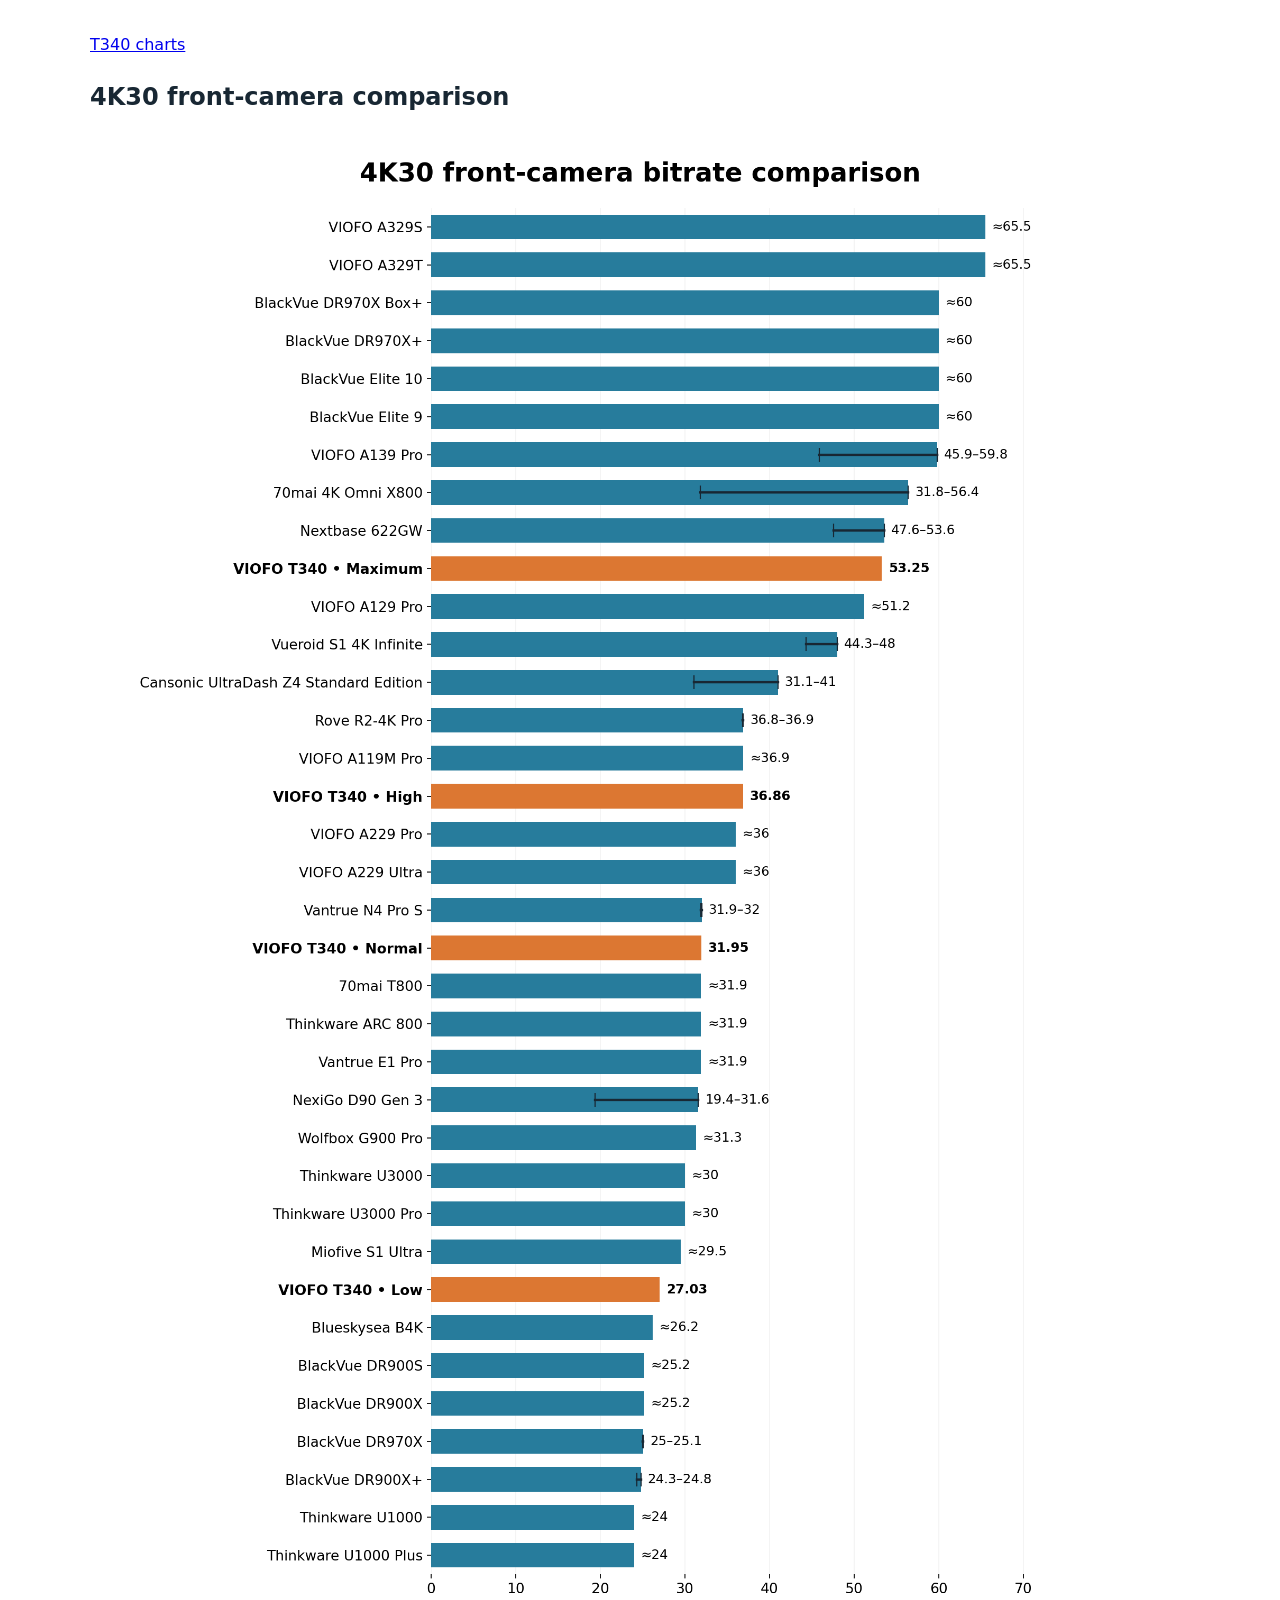
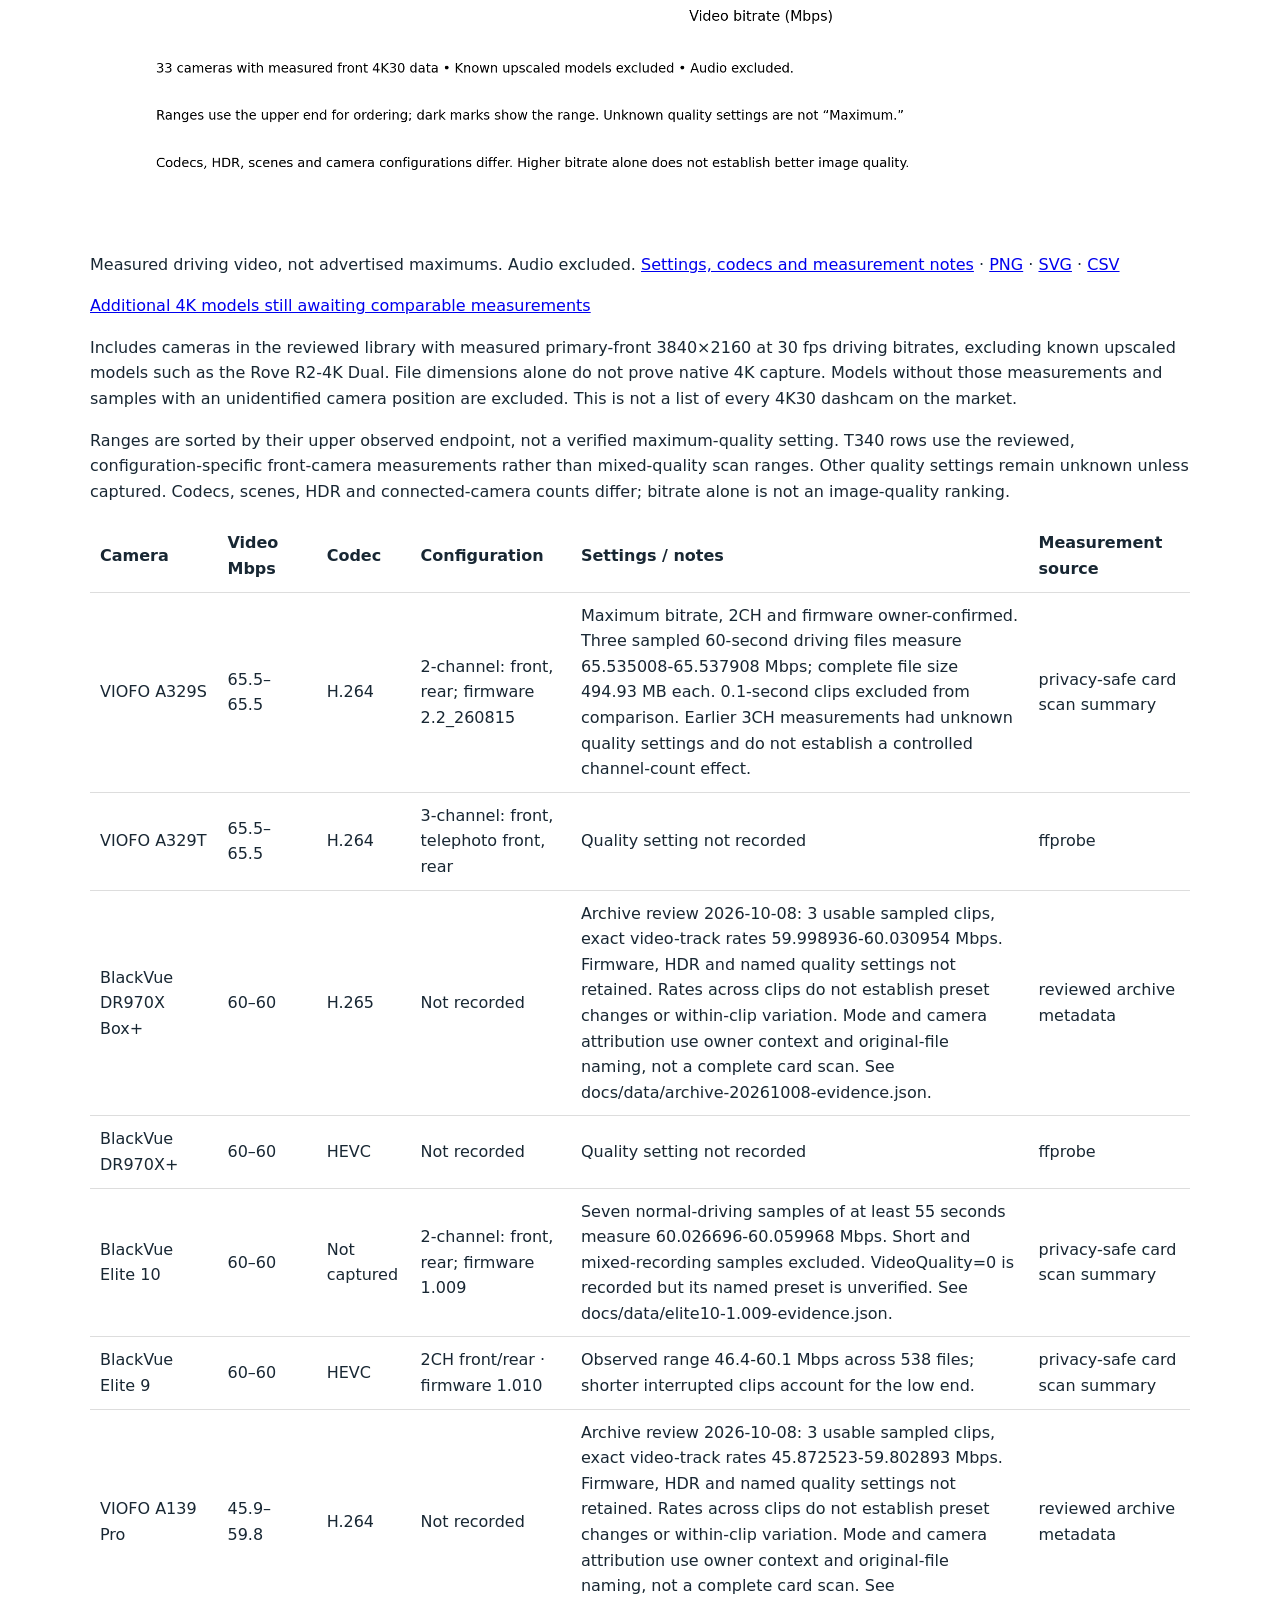
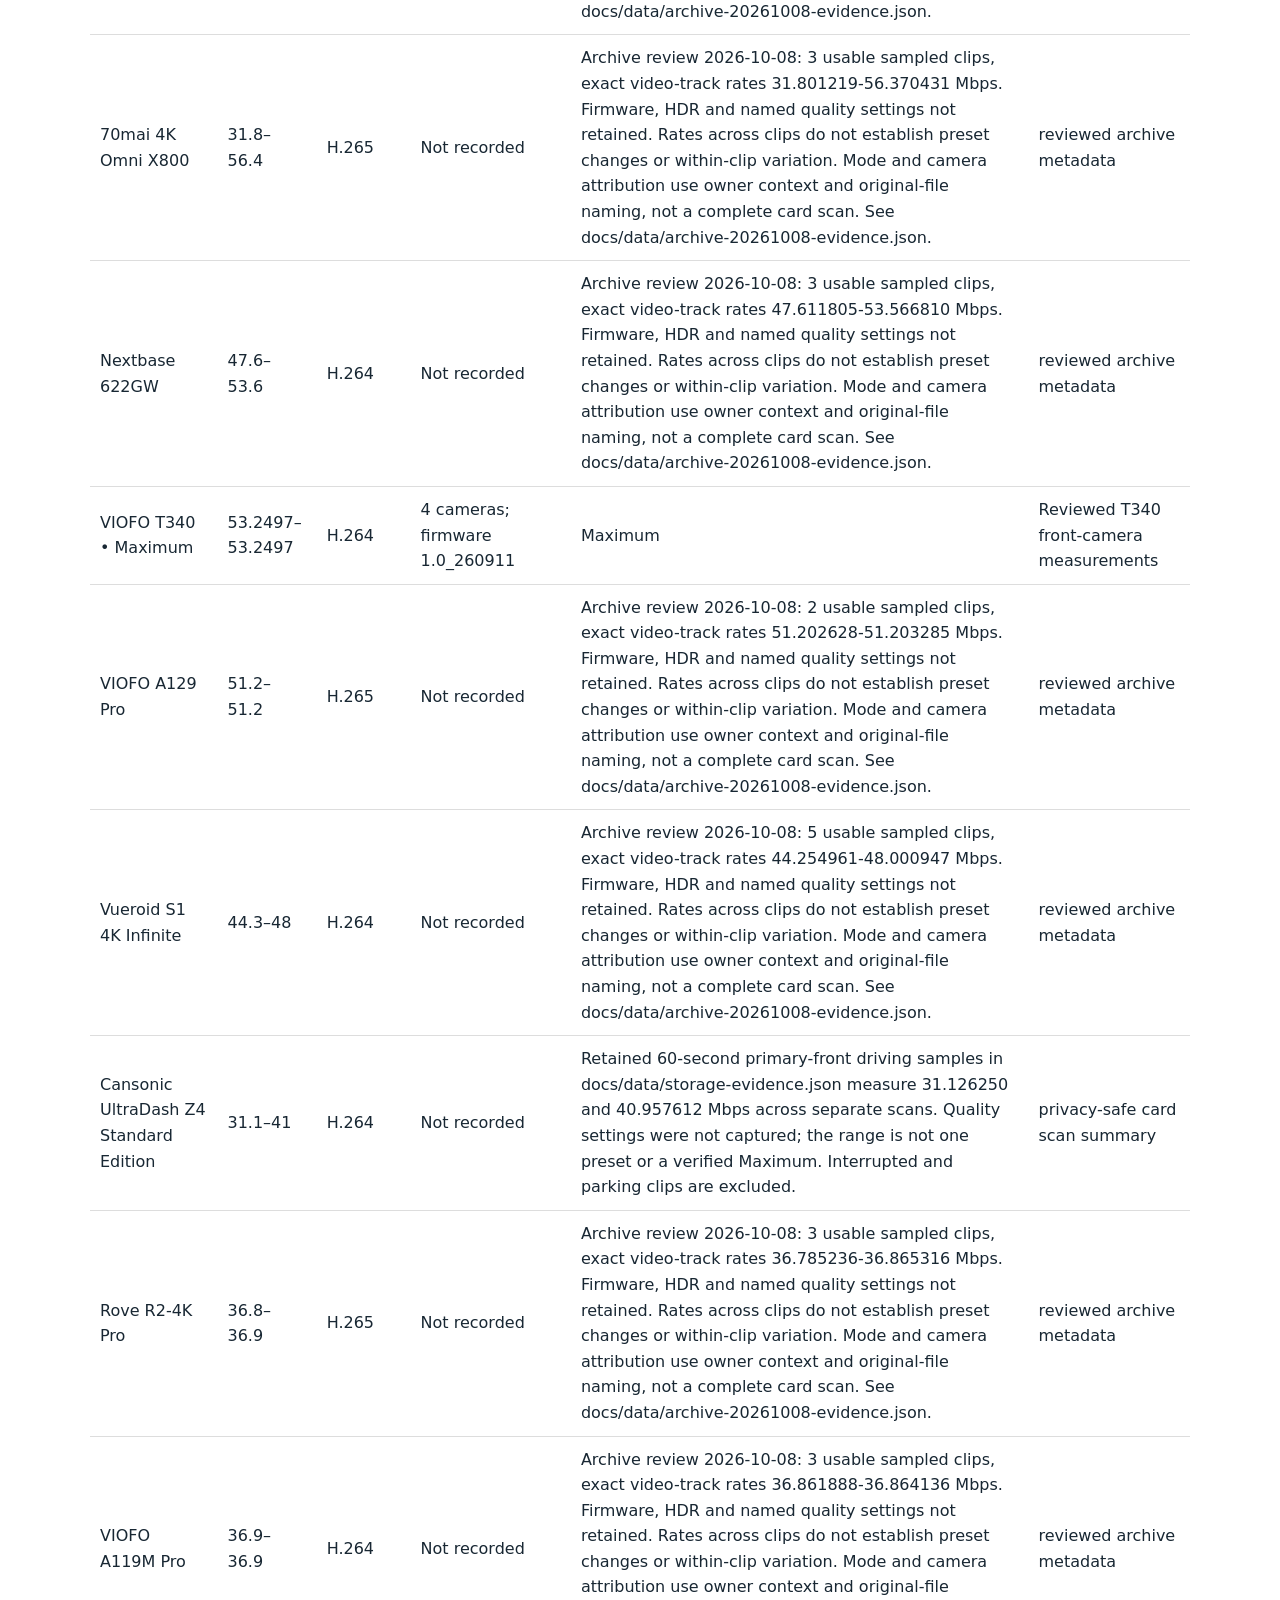
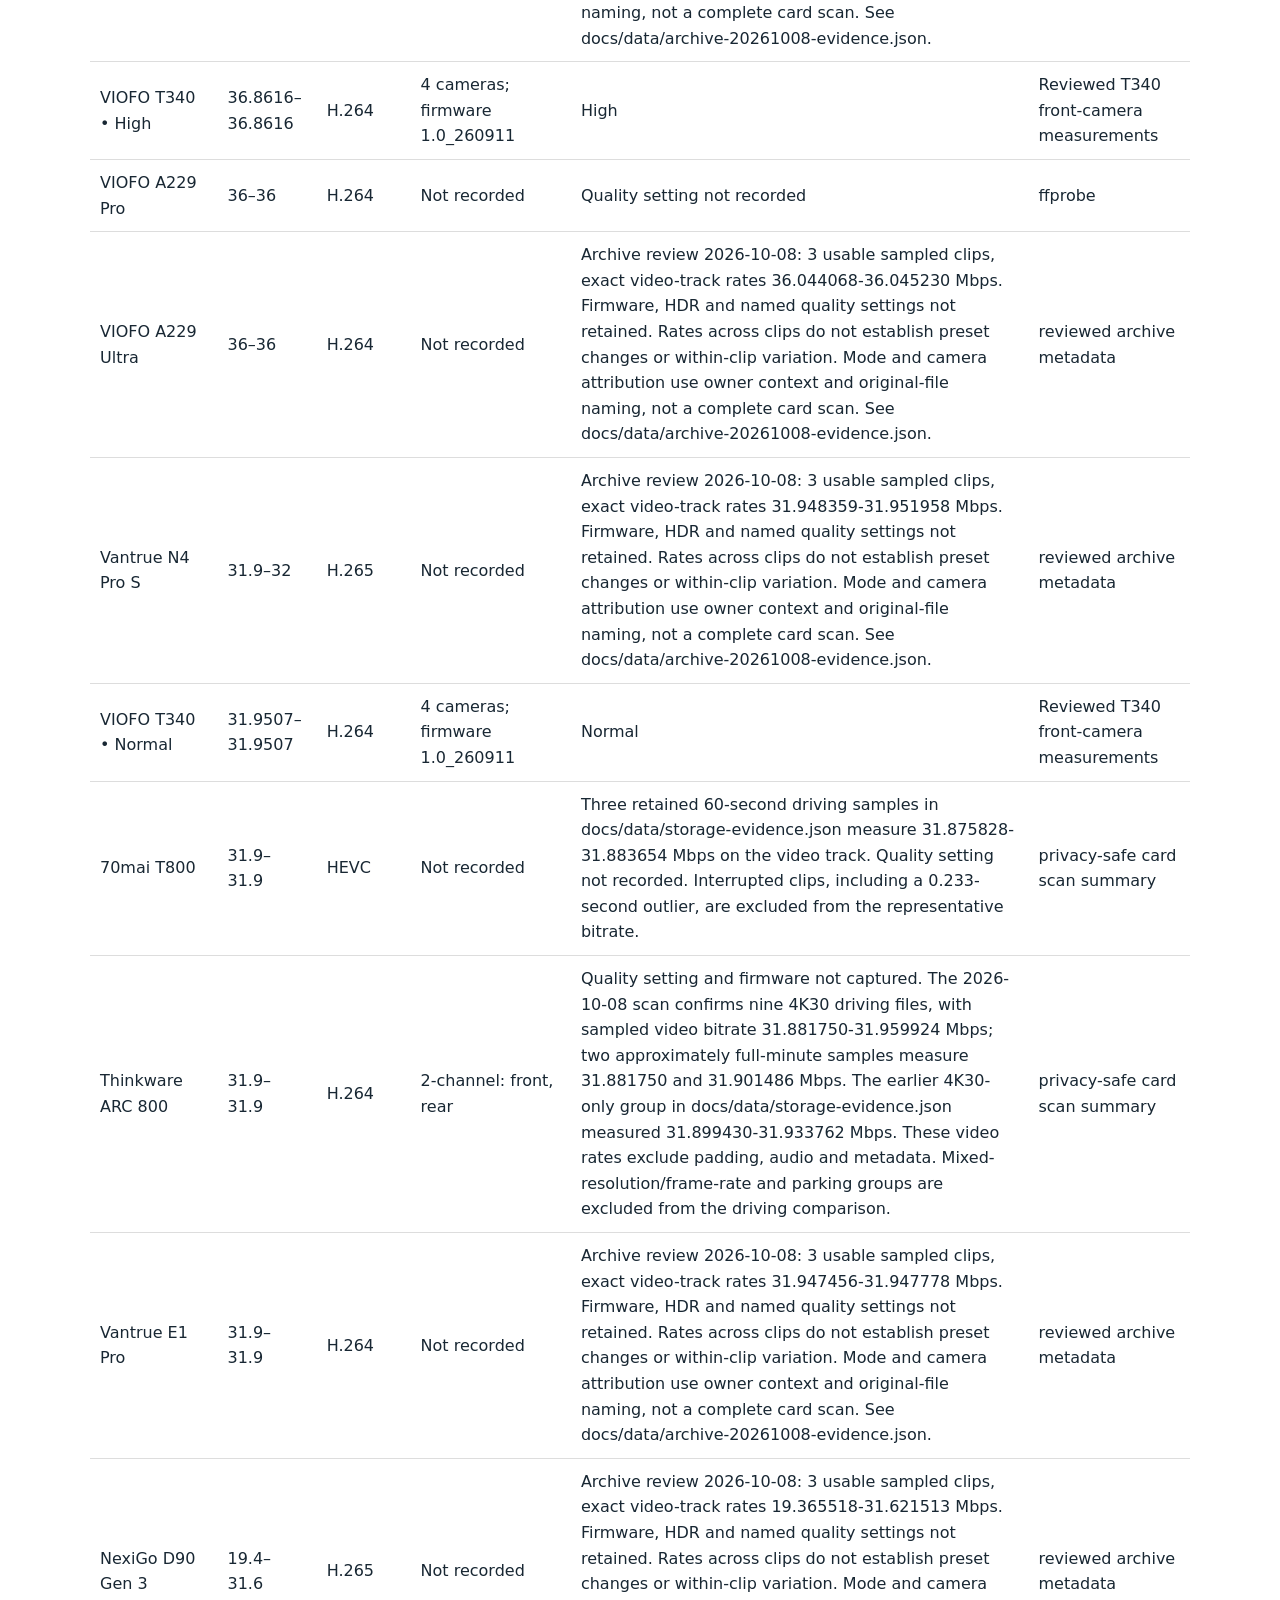
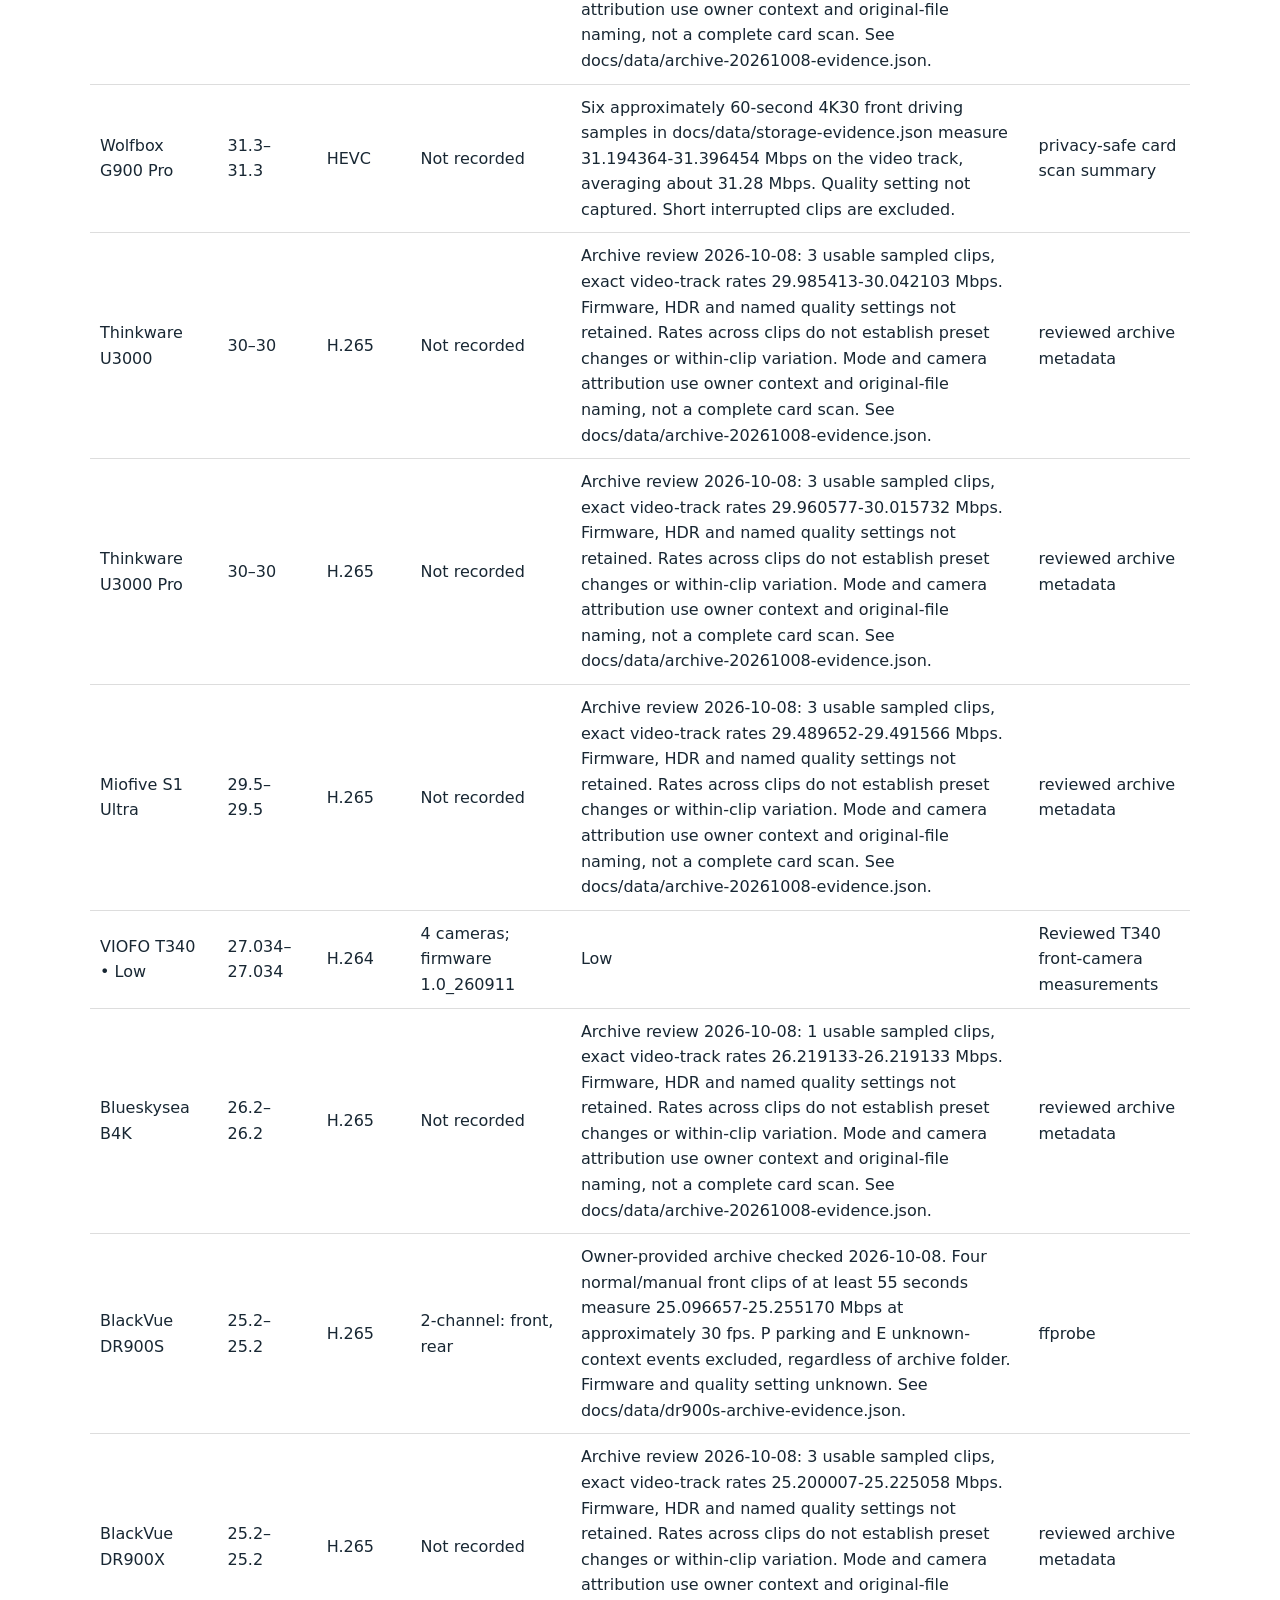
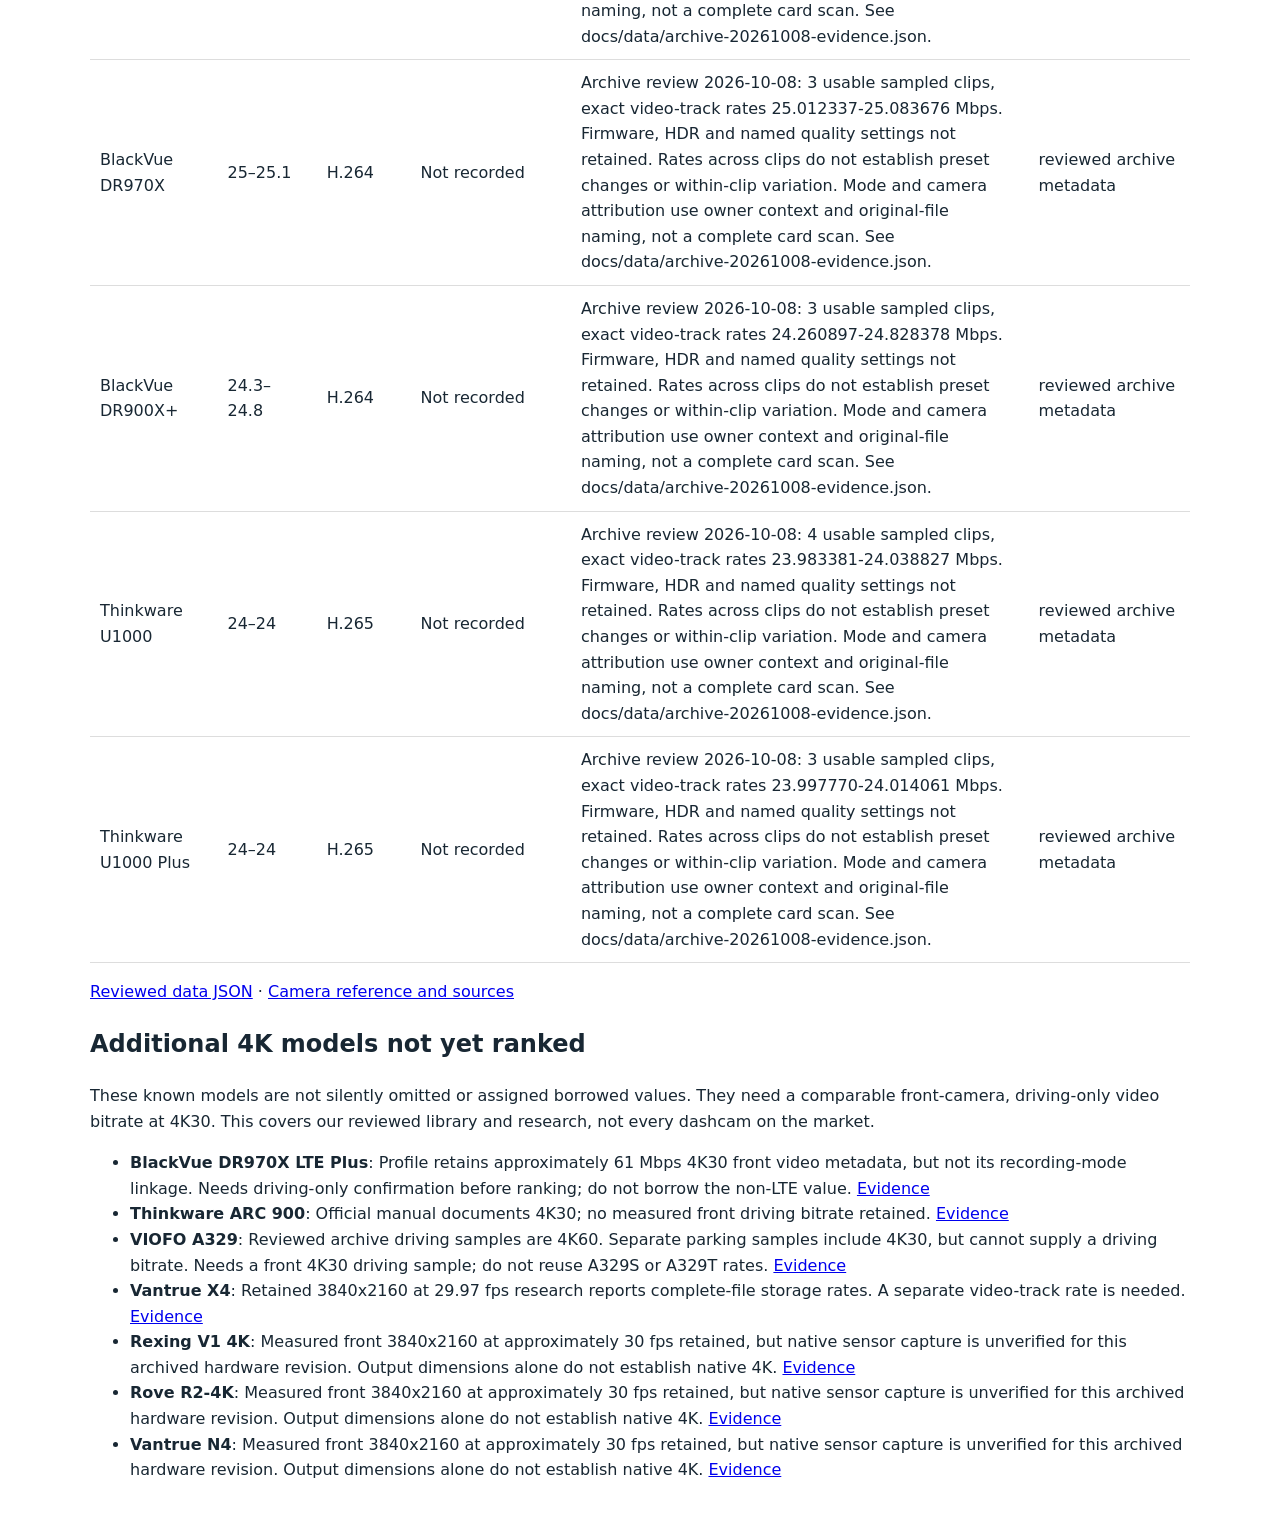
==== commit 284a7cc1: "Simplify BlackVue bitrate chart labels" ====
--- a/docs/4k30-comparison.html
+++ b/docs/4k30-comparison.html
@@ -1 +1 @@
-<!doctype html><html lang="en"><meta charset="utf-8"><meta name="viewport" content="width=device-width,initial-scale=1"><title>4K30 front-camera bitrate comparison</title><style>body{font:16px system-ui;max-width:1100px;margin:32px auto;padding:0 18px;line-height:1.6;color:#182733}img{width:100%;height:auto}.scroll{overflow:auto}table{border-collapse:collapse}td,th{padding:10px;text-align:left;border-bottom:1px solid #ddd}</style><a href="t340-comparison.html">T340 charts</a><section id="4k30-comparison"><h2>4K30 front-camera comparison</h2><a href="assets/4k30/comparison.png?v=ac5f40ef298c"><img src="assets/4k30/comparison.png?v=ac5f40ef298c" alt="Descending measured 4K30 front-camera video bitrates, highlighting T340 configurations" loading="lazy"></a><p>Measured driving video, not advertised maximums. Audio excluded. <a href="4k30-comparison.html">Settings, codecs and measurement notes</a> · <a href="assets/4k30/comparison.png?v=ac5f40ef298c">PNG</a> · <a href="assets/4k30/comparison.svg?v=79b3802c0599">SVG</a> · <a href="assets/4k30/measurements.csv">CSV</a></p><p><a href="4k30-comparison.html#unranked">Additional 4K models still awaiting comparable measurements</a></p></section><p>Includes cameras in the reviewed library with measured primary-front 3840×2160 at 30 fps driving bitrates, excluding known upscaled models such as the Rove R2-4K Dual. File dimensions alone do not prove native 4K capture. Models without those measurements and samples with an unidentified camera position are excluded. This is not a list of every 4K30 dashcam on the market.</p><p>Ranges are sorted by their upper observed endpoint, not a verified maximum-quality setting. T340 rows use the reviewed, configuration-specific front-camera measurements rather than mixed-quality scan ranges. Other quality settings remain unknown unless captured. Codecs, scenes, HDR and connected-camera counts differ; bitrate alone is not an image-quality ranking.</p><div class="scroll"><table><tr><th>Camera</th><th>Video Mbps</th><th>Codec</th><th>Configuration</th><th>Settings / notes</th><th>Measurement source</th></tr><tr><td>VIOFO A329S</td><td>65.5–65.5</td><td>H.264</td><td>2-channel: front, rear; firmware 2.2_260815</td><td>Maximum bitrate, 2CH and firmware owner-confirmed. Three sampled 60-second driving files measure 65.535008-65.537908 Mbps; complete file size 494.93 MB each. 0.1-second clips excluded from comparison. Earlier 3CH measurements had unknown quality settings and do not establish a controlled channel-count effect.</td><td>privacy-safe card scan summary</td></tr><tr><td>VIOFO A329T</td><td>65.5–65.5</td><td>H.264</td><td>3-channel: front, telephoto front, rear</td><td>Quality setting not recorded</td><td>ffprobe</td></tr><tr><td>BlackVue DR970X Box-2CH Plus</td><td>60–60</td><td>H.265</td><td>Not recorded</td><td>Archive review 2026-10-08: 3 usable sampled clips, exact video-track rates 59.998936-60.030954 Mbps. Firmware, HDR and named quality settings not retained. Rates across clips do not establish preset changes or within-clip variation. Mode and camera attribution use owner context and original-file naming, not a complete card scan. See docs/data/archive-20261008-evidence.json.</td><td>reviewed archive metadata</td></tr><tr><td>BlackVue DR970X Plus</td><td>60–60</td><td>HEVC</td><td>Not recorded</td><td>Quality setting not recorded</td><td>ffprobe</td></tr><tr><td>BlackVue Elite 10</td><td>60–60</td><td>Not captured</td><td>2-channel: front, rear; firmware 1.009</td><td>Seven normal-driving samples of at least 55 seconds measure 60.026696-60.059968 Mbps. Short and mixed-recording samples excluded. VideoQuality=0 is recorded but its named preset is unverified. See docs/data/elite10-1.009-evidence.json.</td><td>privacy-safe card scan summary</td></tr><tr><td>BlackVue Elite 9</td><td>60–60</td><td>HEVC</td><td>2CH front/rear · firmware 1.010</td><td>Observed range 46.4-60.1 Mbps across 538 files; shorter interrupted clips account for the low end.</td><td>privacy-safe card scan summary</td></tr><tr><td>VIOFO A139 Pro</td><td>45.9–59.8</td><td>H.264</td><td>Not recorded</td><td>Archive review 2026-10-08: 3 usable sampled clips, exact video-track rates 45.872523-59.802893 Mbps. Firmware, HDR and named quality settings not retained. Rates across clips do not establish preset changes or within-clip variation. Mode and camera attribution use owner context and original-file naming, not a complete card scan. See docs/data/archive-20261008-evidence.json.</td><td>reviewed archive metadata</td></tr><tr><td>70mai 4K Omni X800</td><td>31.8–56.4</td><td>H.265</td><td>Not recorded</td><td>Archive review 2026-10-08: 3 usable sampled clips, exact video-track rates 31.801219-56.370431 Mbps. Firmware, HDR and named quality settings not retained. Rates across clips do not establish preset changes or within-clip variation. Mode and camera attribution use owner context and original-file naming, not a complete card scan. See docs/data/archive-20261008-evidence.json.</td><td>reviewed archive metadata</td></tr><tr><td>Nextbase 622GW</td><td>47.6–53.6</td><td>H.264</td><td>Not recorded</td><td>Archive review 2026-10-08: 3 usable sampled clips, exact video-track rates 47.611805-53.566810 Mbps. Firmware, HDR and named quality settings not retained. Rates across clips do not establish preset changes or within-clip variation. Mode and camera attribution use owner context and original-file naming, not a complete card scan. See docs/data/archive-20261008-evidence.json.</td><td>reviewed archive metadata</td></tr><tr><td>VIOFO T340 • Maximum</td><td>53.2497–53.2497</td><td>H.264</td><td>4 cameras; firmware 1.0_260911</td><td>Maximum</td><td>Reviewed T340 front-camera measurements</td></tr><tr><td>VIOFO A129 Pro</td><td>51.2–51.2</td><td>H.265</td><td>Not recorded</td><td>Archive review 2026-10-08: 2 usable sampled clips, exact video-track rates 51.202628-51.203285 Mbps. Firmware, HDR and named quality settings not retained. Rates across clips do not establish preset changes or within-clip variation. Mode and camera attribution use owner context and original-file naming, not a complete card scan. See docs/data/archive-20261008-evidence.json.</td><td>reviewed archive metadata</td></tr><tr><td>Vueroid S1 4K Infinite</td><td>44.3–48</td><td>H.264</td><td>Not recorded</td><td>Archive review 2026-10-08: 5 usable sampled clips, exact video-track rates 44.254961-48.000947 Mbps. Firmware, HDR and named quality settings not retained. Rates across clips do not establish preset changes or within-clip variation. Mode and camera attribution use owner context and original-file naming, not a complete card scan. See docs/data/archive-20261008-evidence.json.</td><td>reviewed archive metadata</td></tr><tr><td>Cansonic UltraDash Z4 Standard Edition</td><td>31.1–41</td><td>H.264</td><td>Not recorded</td><td>Retained 60-second primary-front driving samples in docs/data/storage-evidence.json measure 31.126250 and 40.957612 Mbps across separate scans. Quality settings were not captured; the range is not one preset or a verified Maximum. Interrupted and parking clips are excluded.</td><td>privacy-safe card scan summary</td></tr><tr><td>Rove R2-4K Pro</td><td>36.8–36.9</td><td>H.265</td><td>Not recorded</td><td>Archive review 2026-10-08: 3 usable sampled clips, exact video-track rates 36.785236-36.865316 Mbps. Firmware, HDR and named quality settings not retained. Rates across clips do not establish preset changes or within-clip variation. Mode and camera attribution use owner context and original-file naming, not a complete card scan. See docs/data/archive-20261008-evidence.json.</td><td>reviewed archive metadata</td></tr><tr><td>VIOFO A119M Pro</td><td>36.9–36.9</td><td>H.264</td><td>Not recorded</td><td>Archive review 2026-10-08: 3 usable sampled clips, exact video-track rates 36.861888-36.864136 Mbps. Firmware, HDR and named quality settings not retained. Rates across clips do not establish preset changes or within-clip variation. Mode and camera attribution use owner context and original-file naming, not a complete card scan. See docs/data/archive-20261008-evidence.json.</td><td>reviewed archive metadata</td></tr><tr><td>VIOFO T340 • High</td><td>36.8616–36.8616</td><td>H.264</td><td>4 cameras; firmware 1.0_260911</td><td>High</td><td>Reviewed T340 front-camera measurements</td></tr><tr><td>VIOFO A229 Pro</td><td>36–36</td><td>H.264</td><td>Not recorded</td><td>Quality setting not recorded</td><td>ffprobe</td></tr><tr><td>VIOFO A229 Ultra</td><td>36–36</td><td>H.264</td><td>Not recorded</td><td>Archive review 2026-10-08: 3 usable sampled clips, exact video-track rates 36.044068-36.045230 Mbps. Firmware, HDR and named quality settings not retained. Rates across clips do not establish preset changes or within-clip variation. Mode and camera attribution use owner context and original-file naming, not a complete card scan. See docs/data/archive-20261008-evidence.json.</td><td>reviewed archive metadata</td></tr><tr><td>Vantrue N4 Pro S</td><td>31.9–32</td><td>H.265</td><td>Not recorded</td><td>Archive review 2026-10-08: 3 usable sampled clips, exact video-track rates 31.948359-31.951958 Mbps. Firmware, HDR and named quality settings not retained. Rates across clips do not establish preset changes or within-clip variation. Mode and camera attribution use owner context and original-file naming, not a complete card scan. See docs/data/archive-20261008-evidence.json.</td><td>reviewed archive metadata</td></tr><tr><td>VIOFO T340 • Normal</td><td>31.9507–31.9507</td><td>H.264</td><td>4 cameras; firmware 1.0_260911</td><td>Normal</td><td>Reviewed T340 front-camera measurements</td></tr><tr><td>70mai T800</td><td>31.9–31.9</td><td>HEVC</td><td>Not recorded</td><td>Three retained 60-second driving samples in docs/data/storage-evidence.json measure 31.875828-31.883654 Mbps on the video track. Quality setting not recorded. Interrupted clips, including a 0.233-second outlier, are excluded from the representative bitrate.</td><td>privacy-safe card scan summary</td></tr><tr><td>Thinkware ARC 800</td><td>31.9–31.9</td><td>H.264</td><td>2-channel: front, rear</td><td>Quality setting and firmware not captured. The 2026-10-08 scan confirms nine 4K30 driving files, with sampled video bitrate 31.881750-31.959924 Mbps; two approximately full-minute samples measure 31.881750 and 31.901486 Mbps. The earlier 4K30-only group in docs/data/storage-evidence.json measured 31.899430-31.933762 Mbps. These video rates exclude padding, audio and metadata. Mixed-resolution/frame-rate and parking groups are excluded from the driving comparison.</td><td>privacy-safe card scan summary</td></tr><tr><td>Vantrue E1 Pro</td><td>31.9–31.9</td><td>H.264</td><td>Not recorded</td><td>Archive review 2026-10-08: 3 usable sampled clips, exact video-track rates 31.947456-31.947778 Mbps. Firmware, HDR and named quality settings not retained. Rates across clips do not establish preset changes or within-clip variation. Mode and camera attribution use owner context and original-file naming, not a complete card scan. See docs/data/archive-20261008-evidence.json.</td><td>reviewed archive metadata</td></tr><tr><td>NexiGo D90 Gen 3</td><td>19.4–31.6</td><td>H.265</td><td>Not recorded</td><td>Archive review 2026-10-08: 3 usable sampled clips, exact video-track rates 19.365518-31.621513 Mbps. Firmware, HDR and named quality settings not retained. Rates across clips do not establish preset changes or within-clip variation. Mode and camera attribution use owner context and original-file naming, not a complete card scan. See docs/data/archive-20261008-evidence.json.</td><td>reviewed archive metadata</td></tr><tr><td>Wolfbox G900 Pro</td><td>31.3–31.3</td><td>HEVC</td><td>Not recorded</td><td>Six approximately 60-second 4K30 front driving samples in docs/data/storage-evidence.json measure 31.194364-31.396454 Mbps on the video track, averaging about 31.28 Mbps. Quality setting not captured. Short interrupted clips are excluded.</td><td>privacy-safe card scan summary</td></tr><tr><td>Thinkware U3000</td><td>30–30</td><td>H.265</td><td>Not recorded</td><td>Archive review 2026-10-08: 3 usable sampled clips, exact video-track rates 29.985413-30.042103 Mbps. Firmware, HDR and named quality settings not retained. Rates across clips do not establish preset changes or within-clip variation. Mode and camera attribution use owner context and original-file naming, not a complete card scan. See docs/data/archive-20261008-evidence.json.</td><td>reviewed archive metadata</td></tr><tr><td>Thinkware U3000 Pro</td><td>30–30</td><td>H.265</td><td>Not recorded</td><td>Archive review 2026-10-08: 3 usable sampled clips, exact video-track rates 29.960577-30.015732 Mbps. Firmware, HDR and named quality settings not retained. Rates across clips do not establish preset changes or within-clip variation. Mode and camera attribution use owner context and original-file naming, not a complete card scan. See docs/data/archive-20261008-evidence.json.</td><td>reviewed archive metadata</td></tr><tr><td>Miofive S1 Ultra</td><td>29.5–29.5</td><td>H.265</td><td>Not recorded</td><td>Archive review 2026-10-08: 3 usable sampled clips, exact video-track rates 29.489652-29.491566 Mbps. Firmware, HDR and named quality settings not retained. Rates across clips do not establish preset changes or within-clip variation. Mode and camera attribution use owner context and original-file naming, not a complete card scan. See docs/data/archive-20261008-evidence.json.</td><td>reviewed archive metadata</td></tr><tr><td>VIOFO T340 • Low</td><td>27.034–27.034</td><td>H.264</td><td>4 cameras; firmware 1.0_260911</td><td>Low</td><td>Reviewed T340 front-camera measurements</td></tr><tr><td>Blueskysea B4K</td><td>26.2–26.2</td><td>H.265</td><td>Not recorded</td><td>Archive review 2026-10-08: 1 usable sampled clips, exact video-track rates 26.219133-26.219133 Mbps. Firmware, HDR and named quality settings not retained. Rates across clips do not establish preset changes or within-clip variation. Mode and camera attribution use owner context and original-file naming, not a complete card scan. See docs/data/archive-20261008-evidence.json.</td><td>reviewed archive metadata</td></tr><tr><td>BlackVue DR900S-2CH</td><td>25.2–25.2</td><td>H.265</td><td>2-channel: front, rear</td><td>Owner-provided archive checked 2026-10-08. Four normal/manual front clips of at least 55 seconds measure 25.096657-25.255170 Mbps at approximately 30 fps. P parking and E unknown-context events excluded, regardless of archive folder. Firmware and quality setting unknown. See docs/data/dr900s-archive-evidence.json.</td><td>ffprobe</td></tr><tr><td>BlackVue DR900X-2CH</td><td>25.2–25.2</td><td>H.265</td><td>Not recorded</td><td>Archive review 2026-10-08: 3 usable sampled clips, exact video-track rates 25.200007-25.225058 Mbps. Firmware, HDR and named quality settings not retained. Rates across clips do not establish preset changes or within-clip variation. Mode and camera attribution use owner context and original-file naming, not a complete card scan. See docs/data/archive-20261008-evidence.json.</td><td>reviewed archive metadata</td></tr><tr><td>BlackVue DR970X-2CH</td><td>25–25.1</td><td>H.264</td><td>Not recorded</td><td>Archive review 2026-10-08: 3 usable sampled clips, exact video-track rates 25.012337-25.083676 Mbps. Firmware, HDR and named quality settings not retained. Rates across clips do not establish preset changes or within-clip variation. Mode and camera attribution use owner context and original-file naming, not a complete card scan. See docs/data/archive-20261008-evidence.json.</td><td>reviewed archive metadata</td></tr><tr><td>BlackVue DR900X-2CH Plus</td><td>24.3–24.8</td><td>H.264</td><td>Not recorded</td><td>Archive review 2026-10-08: 3 usable sampled clips, exact video-track rates 24.260897-24.828378 Mbps. Firmware, HDR and named quality settings not retained. Rates across clips do not establish preset changes or within-clip variation. Mode and camera attribution use owner context and original-file naming, not a complete card scan. See docs/data/archive-20261008-evidence.json.</td><td>reviewed archive metadata</td></tr><tr><td>Thinkware U1000</td><td>24–24</td><td>H.265</td><td>Not recorded</td><td>Archive review 2026-10-08: 4 usable sampled clips, exact video-track rates 23.983381-24.038827 Mbps. Firmware, HDR and named quality settings not retained. Rates across clips do not establish preset changes or within-clip variation. Mode and camera attribution use owner context and original-file naming, not a complete card scan. See docs/data/archive-20261008-evidence.json.</td><td>reviewed archive metadata</td></tr><tr><td>Thinkware U1000 Plus</td><td>24–24</td><td>H.265</td><td>Not recorded</td><td>Archive review 2026-10-08: 3 usable sampled clips, exact video-track rates 23.997770-24.014061 Mbps. Firmware, HDR and named quality settings not retained. Rates across clips do not establish preset changes or within-clip variation. Mode and camera attribution use owner context and original-file naming, not a complete card scan. See docs/data/archive-20261008-evidence.json.</td><td>reviewed archive metadata</td></tr></table></div><p><a href="data/4k30-comparison.json">Reviewed data JSON</a> · <a href="./">Camera reference and sources</a></p><section id="unranked"><h2>Additional 4K models not yet ranked</h2><p>These known models are not silently omitted or assigned borrowed values. They need a comparable front-camera, driving-only video bitrate at 4K30. This covers our reviewed library and research, not every dashcam on the market.</p><ul><li><strong>BlackVue DR970X LTE Plus</strong>: Profile retains approximately 61 Mbps 4K30 front video metadata, but not its recording-mode linkage. Needs driving-only confirmation before ranking; do not borrow the non-LTE value. <a href="https://github.com/vortexopenclaw/dashcam-camera-profiles/blob/main/profiles/blackvue-dr970x-lte-plus.json">Evidence</a></li><li><strong>Thinkware ARC 900</strong>: Official manual documents 4K30; no measured front driving bitrate retained. <a href="https://download2.inavi.com/dashcam/ARC900/manual/arc900_manual_english_20251031.pdf">Evidence</a></li><li><strong>VIOFO A329</strong>: Reviewed archive driving samples are 4K60. Separate parking samples include 4K30, but cannot supply a driving bitrate. Needs a front 4K30 driving sample; do not reuse A329S or A329T rates. <a href="https://github.com/vortexopenclaw/dashcam-camera-profiles/blob/main/profiles/viofo-a329.json">Evidence</a></li><li><strong>Vantrue X4</strong>: Retained 3840x2160 at 29.97 fps research reports complete-file storage rates. A separate video-track rate is needed. <a href="https://github.com/vortexopenclaw/dashcam-offloader/blob/main/docs/video-metadata-reference.md">Evidence</a></li><li><strong>Rexing V1 4K</strong>: Measured front 3840x2160 at approximately 30 fps retained, but native sensor capture is unverified for this archived hardware revision. Output dimensions alone do not establish native 4K. <a href="https://github.com/vortexopenclaw/dashcam-camera-profiles/blob/main/profiles/rexing-v1-4k.json">Evidence</a></li><li><strong>Rove R2-4K</strong>: Measured front 3840x2160 at approximately 30 fps retained, but native sensor capture is unverified for this archived hardware revision. Output dimensions alone do not establish native 4K. <a href="https://github.com/vortexopenclaw/dashcam-camera-profiles/blob/main/profiles/metadata-only-rove-r2-4k.json">Evidence</a></li><li><strong>Vantrue N4</strong>: Measured front 3840x2160 at approximately 30 fps retained, but native sensor capture is unverified for this archived hardware revision. Output dimensions alone do not establish native 4K. <a href="https://github.com/vortexopenclaw/dashcam-camera-profiles/blob/main/profiles/vantrue-n4.json">Evidence</a></li></ul></section></html>
+<!doctype html><html lang="en"><meta charset="utf-8"><meta name="viewport" content="width=device-width,initial-scale=1"><title>4K30 front-camera bitrate comparison</title><style>body{font:16px system-ui;max-width:1100px;margin:32px auto;padding:0 18px;line-height:1.6;color:#182733}img{width:100%;height:auto}.scroll{overflow:auto}table{border-collapse:collapse}td,th{padding:10px;text-align:left;border-bottom:1px solid #ddd}</style><a href="t340-comparison.html">T340 charts</a><section id="4k30-comparison"><h2>4K30 front-camera comparison</h2><a href="assets/4k30/comparison.png?v=4e0050b4be6c"><img src="assets/4k30/comparison.png?v=4e0050b4be6c" alt="Descending measured 4K30 front-camera video bitrates, highlighting T340 configurations" loading="lazy"></a><p>Measured driving video, not advertised maximums. Audio excluded. <a href="4k30-comparison.html">Settings, codecs and measurement notes</a> · <a href="assets/4k30/comparison.png?v=4e0050b4be6c">PNG</a> · <a href="assets/4k30/comparison.svg?v=c3e319ca7d23">SVG</a> · <a href="assets/4k30/measurements.csv">CSV</a></p><p><a href="4k30-comparison.html#unranked">Additional 4K models still awaiting comparable measurements</a></p></section><p>Includes cameras in the reviewed library with measured primary-front 3840×2160 at 30 fps driving bitrates, excluding known upscaled models such as the Rove R2-4K Dual. File dimensions alone do not prove native 4K capture. Models without those measurements and samples with an unidentified camera position are excluded. This is not a list of every 4K30 dashcam on the market.</p><p>Ranges are sorted by their upper observed endpoint, not a verified maximum-quality setting. T340 rows use the reviewed, configuration-specific front-camera measurements rather than mixed-quality scan ranges. Other quality settings remain unknown unless captured. Codecs, scenes, HDR and connected-camera counts differ; bitrate alone is not an image-quality ranking.</p><div class="scroll"><table><tr><th>Camera</th><th>Video Mbps</th><th>Codec</th><th>Configuration</th><th>Settings / notes</th><th>Measurement source</th></tr><tr><td>VIOFO A329S</td><td>65.5–65.5</td><td>H.264</td><td>2-channel: front, rear; firmware 2.2_260815</td><td>Maximum bitrate, 2CH and firmware owner-confirmed. Three sampled 60-second driving files measure 65.535008-65.537908 Mbps; complete file size 494.93 MB each. 0.1-second clips excluded from comparison. Earlier 3CH measurements had unknown quality settings and do not establish a controlled channel-count effect.</td><td>privacy-safe card scan summary</td></tr><tr><td>VIOFO A329T</td><td>65.5–65.5</td><td>H.264</td><td>3-channel: front, telephoto front, rear</td><td>Quality setting not recorded</td><td>ffprobe</td></tr><tr><td>BlackVue DR970X Box+</td><td>60–60</td><td>H.265</td><td>Not recorded</td><td>Archive review 2026-10-08: 3 usable sampled clips, exact video-track rates 59.998936-60.030954 Mbps. Firmware, HDR and named quality settings not retained. Rates across clips do not establish preset changes or within-clip variation. Mode and camera attribution use owner context and original-file naming, not a complete card scan. See docs/data/archive-20261008-evidence.json.</td><td>reviewed archive metadata</td></tr><tr><td>BlackVue DR970X+</td><td>60–60</td><td>HEVC</td><td>Not recorded</td><td>Quality setting not recorded</td><td>ffprobe</td></tr><tr><td>BlackVue Elite 10</td><td>60–60</td><td>Not captured</td><td>2-channel: front, rear; firmware 1.009</td><td>Seven normal-driving samples of at least 55 seconds measure 60.026696-60.059968 Mbps. Short and mixed-recording samples excluded. VideoQuality=0 is recorded but its named preset is unverified. See docs/data/elite10-1.009-evidence.json.</td><td>privacy-safe card scan summary</td></tr><tr><td>BlackVue Elite 9</td><td>60–60</td><td>HEVC</td><td>2CH front/rear · firmware 1.010</td><td>Observed range 46.4-60.1 Mbps across 538 files; shorter interrupted clips account for the low end.</td><td>privacy-safe card scan summary</td></tr><tr><td>VIOFO A139 Pro</td><td>45.9–59.8</td><td>H.264</td><td>Not recorded</td><td>Archive review 2026-10-08: 3 usable sampled clips, exact video-track rates 45.872523-59.802893 Mbps. Firmware, HDR and named quality settings not retained. Rates across clips do not establish preset changes or within-clip variation. Mode and camera attribution use owner context and original-file naming, not a complete card scan. See docs/data/archive-20261008-evidence.json.</td><td>reviewed archive metadata</td></tr><tr><td>70mai 4K Omni X800</td><td>31.8–56.4</td><td>H.265</td><td>Not recorded</td><td>Archive review 2026-10-08: 3 usable sampled clips, exact video-track rates 31.801219-56.370431 Mbps. Firmware, HDR and named quality settings not retained. Rates across clips do not establish preset changes or within-clip variation. Mode and camera attribution use owner context and original-file naming, not a complete card scan. See docs/data/archive-20261008-evidence.json.</td><td>reviewed archive metadata</td></tr><tr><td>Nextbase 622GW</td><td>47.6–53.6</td><td>H.264</td><td>Not recorded</td><td>Archive review 2026-10-08: 3 usable sampled clips, exact video-track rates 47.611805-53.566810 Mbps. Firmware, HDR and named quality settings not retained. Rates across clips do not establish preset changes or within-clip variation. Mode and camera attribution use owner context and original-file naming, not a complete card scan. See docs/data/archive-20261008-evidence.json.</td><td>reviewed archive metadata</td></tr><tr><td>VIOFO T340 • Maximum</td><td>53.2497–53.2497</td><td>H.264</td><td>4 cameras; firmware 1.0_260911</td><td>Maximum</td><td>Reviewed T340 front-camera measurements</td></tr><tr><td>VIOFO A129 Pro</td><td>51.2–51.2</td><td>H.265</td><td>Not recorded</td><td>Archive review 2026-10-08: 2 usable sampled clips, exact video-track rates 51.202628-51.203285 Mbps. Firmware, HDR and named quality settings not retained. Rates across clips do not establish preset changes or within-clip variation. Mode and camera attribution use owner context and original-file naming, not a complete card scan. See docs/data/archive-20261008-evidence.json.</td><td>reviewed archive metadata</td></tr><tr><td>Vueroid S1 4K Infinite</td><td>44.3–48</td><td>H.264</td><td>Not recorded</td><td>Archive review 2026-10-08: 5 usable sampled clips, exact video-track rates 44.254961-48.000947 Mbps. Firmware, HDR and named quality settings not retained. Rates across clips do not establish preset changes or within-clip variation. Mode and camera attribution use owner context and original-file naming, not a complete card scan. See docs/data/archive-20261008-evidence.json.</td><td>reviewed archive metadata</td></tr><tr><td>Cansonic UltraDash Z4 Standard Edition</td><td>31.1–41</td><td>H.264</td><td>Not recorded</td><td>Retained 60-second primary-front driving samples in docs/data/storage-evidence.json measure 31.126250 and 40.957612 Mbps across separate scans. Quality settings were not captured; the range is not one preset or a verified Maximum. Interrupted and parking clips are excluded.</td><td>privacy-safe card scan summary</td></tr><tr><td>Rove R2-4K Pro</td><td>36.8–36.9</td><td>H.265</td><td>Not recorded</td><td>Archive review 2026-10-08: 3 usable sampled clips, exact video-track rates 36.785236-36.865316 Mbps. Firmware, HDR and named quality settings not retained. Rates across clips do not establish preset changes or within-clip variation. Mode and camera attribution use owner context and original-file naming, not a complete card scan. See docs/data/archive-20261008-evidence.json.</td><td>reviewed archive metadata</td></tr><tr><td>VIOFO A119M Pro</td><td>36.9–36.9</td><td>H.264</td><td>Not recorded</td><td>Archive review 2026-10-08: 3 usable sampled clips, exact video-track rates 36.861888-36.864136 Mbps. Firmware, HDR and named quality settings not retained. Rates across clips do not establish preset changes or within-clip variation. Mode and camera attribution use owner context and original-file naming, not a complete card scan. See docs/data/archive-20261008-evidence.json.</td><td>reviewed archive metadata</td></tr><tr><td>VIOFO T340 • High</td><td>36.8616–36.8616</td><td>H.264</td><td>4 cameras; firmware 1.0_260911</td><td>High</td><td>Reviewed T340 front-camera measurements</td></tr><tr><td>VIOFO A229 Pro</td><td>36–36</td><td>H.264</td><td>Not recorded</td><td>Quality setting not recorded</td><td>ffprobe</td></tr><tr><td>VIOFO A229 Ultra</td><td>36–36</td><td>H.264</td><td>Not recorded</td><td>Archive review 2026-10-08: 3 usable sampled clips, exact video-track rates 36.044068-36.045230 Mbps. Firmware, HDR and named quality settings not retained. Rates across clips do not establish preset changes or within-clip variation. Mode and camera attribution use owner context and original-file naming, not a complete card scan. See docs/data/archive-20261008-evidence.json.</td><td>reviewed archive metadata</td></tr><tr><td>Vantrue N4 Pro S</td><td>31.9–32</td><td>H.265</td><td>Not recorded</td><td>Archive review 2026-10-08: 3 usable sampled clips, exact video-track rates 31.948359-31.951958 Mbps. Firmware, HDR and named quality settings not retained. Rates across clips do not establish preset changes or within-clip variation. Mode and camera attribution use owner context and original-file naming, not a complete card scan. See docs/data/archive-20261008-evidence.json.</td><td>reviewed archive metadata</td></tr><tr><td>VIOFO T340 • Normal</td><td>31.9507–31.9507</td><td>H.264</td><td>4 cameras; firmware 1.0_260911</td><td>Normal</td><td>Reviewed T340 front-camera measurements</td></tr><tr><td>70mai T800</td><td>31.9–31.9</td><td>HEVC</td><td>Not recorded</td><td>Three retained 60-second driving samples in docs/data/storage-evidence.json measure 31.875828-31.883654 Mbps on the video track. Quality setting not recorded. Interrupted clips, including a 0.233-second outlier, are excluded from the representative bitrate.</td><td>privacy-safe card scan summary</td></tr><tr><td>Thinkware ARC 800</td><td>31.9–31.9</td><td>H.264</td><td>2-channel: front, rear</td><td>Quality setting and firmware not captured. The 2026-10-08 scan confirms nine 4K30 driving files, with sampled video bitrate 31.881750-31.959924 Mbps; two approximately full-minute samples measure 31.881750 and 31.901486 Mbps. The earlier 4K30-only group in docs/data/storage-evidence.json measured 31.899430-31.933762 Mbps. These video rates exclude padding, audio and metadata. Mixed-resolution/frame-rate and parking groups are excluded from the driving comparison.</td><td>privacy-safe card scan summary</td></tr><tr><td>Vantrue E1 Pro</td><td>31.9–31.9</td><td>H.264</td><td>Not recorded</td><td>Archive review 2026-10-08: 3 usable sampled clips, exact video-track rates 31.947456-31.947778 Mbps. Firmware, HDR and named quality settings not retained. Rates across clips do not establish preset changes or within-clip variation. Mode and camera attribution use owner context and original-file naming, not a complete card scan. See docs/data/archive-20261008-evidence.json.</td><td>reviewed archive metadata</td></tr><tr><td>NexiGo D90 Gen 3</td><td>19.4–31.6</td><td>H.265</td><td>Not recorded</td><td>Archive review 2026-10-08: 3 usable sampled clips, exact video-track rates 19.365518-31.621513 Mbps. Firmware, HDR and named quality settings not retained. Rates across clips do not establish preset changes or within-clip variation. Mode and camera attribution use owner context and original-file naming, not a complete card scan. See docs/data/archive-20261008-evidence.json.</td><td>reviewed archive metadata</td></tr><tr><td>Wolfbox G900 Pro</td><td>31.3–31.3</td><td>HEVC</td><td>Not recorded</td><td>Six approximately 60-second 4K30 front driving samples in docs/data/storage-evidence.json measure 31.194364-31.396454 Mbps on the video track, averaging about 31.28 Mbps. Quality setting not captured. Short interrupted clips are excluded.</td><td>privacy-safe card scan summary</td></tr><tr><td>Thinkware U3000</td><td>30–30</td><td>H.265</td><td>Not recorded</td><td>Archive review 2026-10-08: 3 usable sampled clips, exact video-track rates 29.985413-30.042103 Mbps. Firmware, HDR and named quality settings not retained. Rates across clips do not establish preset changes or within-clip variation. Mode and camera attribution use owner context and original-file naming, not a complete card scan. See docs/data/archive-20261008-evidence.json.</td><td>reviewed archive metadata</td></tr><tr><td>Thinkware U3000 Pro</td><td>30–30</td><td>H.265</td><td>Not recorded</td><td>Archive review 2026-10-08: 3 usable sampled clips, exact video-track rates 29.960577-30.015732 Mbps. Firmware, HDR and named quality settings not retained. Rates across clips do not establish preset changes or within-clip variation. Mode and camera attribution use owner context and original-file naming, not a complete card scan. See docs/data/archive-20261008-evidence.json.</td><td>reviewed archive metadata</td></tr><tr><td>Miofive S1 Ultra</td><td>29.5–29.5</td><td>H.265</td><td>Not recorded</td><td>Archive review 2026-10-08: 3 usable sampled clips, exact video-track rates 29.489652-29.491566 Mbps. Firmware, HDR and named quality settings not retained. Rates across clips do not establish preset changes or within-clip variation. Mode and camera attribution use owner context and original-file naming, not a complete card scan. See docs/data/archive-20261008-evidence.json.</td><td>reviewed archive metadata</td></tr><tr><td>VIOFO T340 • Low</td><td>27.034–27.034</td><td>H.264</td><td>4 cameras; firmware 1.0_260911</td><td>Low</td><td>Reviewed T340 front-camera measurements</td></tr><tr><td>Blueskysea B4K</td><td>26.2–26.2</td><td>H.265</td><td>Not recorded</td><td>Archive review 2026-10-08: 1 usable sampled clips, exact video-track rates 26.219133-26.219133 Mbps. Firmware, HDR and named quality settings not retained. Rates across clips do not establish preset changes or within-clip variation. Mode and camera attribution use owner context and original-file naming, not a complete card scan. See docs/data/archive-20261008-evidence.json.</td><td>reviewed archive metadata</td></tr><tr><td>BlackVue DR900S</td><td>25.2–25.2</td><td>H.265</td><td>2-channel: front, rear</td><td>Owner-provided archive checked 2026-10-08. Four normal/manual front clips of at least 55 seconds measure 25.096657-25.255170 Mbps at approximately 30 fps. P parking and E unknown-context events excluded, regardless of archive folder. Firmware and quality setting unknown. See docs/data/dr900s-archive-evidence.json.</td><td>ffprobe</td></tr><tr><td>BlackVue DR900X</td><td>25.2–25.2</td><td>H.265</td><td>Not recorded</td><td>Archive review 2026-10-08: 3 usable sampled clips, exact video-track rates 25.200007-25.225058 Mbps. Firmware, HDR and named quality settings not retained. Rates across clips do not establish preset changes or within-clip variation. Mode and camera attribution use owner context and original-file naming, not a complete card scan. See docs/data/archive-20261008-evidence.json.</td><td>reviewed archive metadata</td></tr><tr><td>BlackVue DR970X</td><td>25–25.1</td><td>H.264</td><td>Not recorded</td><td>Archive review 2026-10-08: 3 usable sampled clips, exact video-track rates 25.012337-25.083676 Mbps. Firmware, HDR and named quality settings not retained. Rates across clips do not establish preset changes or within-clip variation. Mode and camera attribution use owner context and original-file naming, not a complete card scan. See docs/data/archive-20261008-evidence.json.</td><td>reviewed archive metadata</td></tr><tr><td>BlackVue DR900X+</td><td>24.3–24.8</td><td>H.264</td><td>Not recorded</td><td>Archive review 2026-10-08: 3 usable sampled clips, exact video-track rates 24.260897-24.828378 Mbps. Firmware, HDR and named quality settings not retained. Rates across clips do not establish preset changes or within-clip variation. Mode and camera attribution use owner context and original-file naming, not a complete card scan. See docs/data/archive-20261008-evidence.json.</td><td>reviewed archive metadata</td></tr><tr><td>Thinkware U1000</td><td>24–24</td><td>H.265</td><td>Not recorded</td><td>Archive review 2026-10-08: 4 usable sampled clips, exact video-track rates 23.983381-24.038827 Mbps. Firmware, HDR and named quality settings not retained. Rates across clips do not establish preset changes or within-clip variation. Mode and camera attribution use owner context and original-file naming, not a complete card scan. See docs/data/archive-20261008-evidence.json.</td><td>reviewed archive metadata</td></tr><tr><td>Thinkware U1000 Plus</td><td>24–24</td><td>H.265</td><td>Not recorded</td><td>Archive review 2026-10-08: 3 usable sampled clips, exact video-track rates 23.997770-24.014061 Mbps. Firmware, HDR and named quality settings not retained. Rates across clips do not establish preset changes or within-clip variation. Mode and camera attribution use owner context and original-file naming, not a complete card scan. See docs/data/archive-20261008-evidence.json.</td><td>reviewed archive metadata</td></tr></table></div><p><a href="data/4k30-comparison.json">Reviewed data JSON</a> · <a href="./">Camera reference and sources</a></p><section id="unranked"><h2>Additional 4K models not yet ranked</h2><p>These known models are not silently omitted or assigned borrowed values. They need a comparable front-camera, driving-only video bitrate at 4K30. This covers our reviewed library and research, not every dashcam on the market.</p><ul><li><strong>BlackVue DR970X LTE Plus</strong>: Profile retains approximately 61 Mbps 4K30 front video metadata, but not its recording-mode linkage. Needs driving-only confirmation before ranking; do not borrow the non-LTE value. <a href="https://github.com/vortexopenclaw/dashcam-camera-profiles/blob/main/profiles/blackvue-dr970x-lte-plus.json">Evidence</a></li><li><strong>Thinkware ARC 900</strong>: Official manual documents 4K30; no measured front driving bitrate retained. <a href="https://download2.inavi.com/dashcam/ARC900/manual/arc900_manual_english_20251031.pdf">Evidence</a></li><li><strong>VIOFO A329</strong>: Reviewed archive driving samples are 4K60. Separate parking samples include 4K30, but cannot supply a driving bitrate. Needs a front 4K30 driving sample; do not reuse A329S or A329T rates. <a href="https://github.com/vortexopenclaw/dashcam-camera-profiles/blob/main/profiles/viofo-a329.json">Evidence</a></li><li><strong>Vantrue X4</strong>: Retained 3840x2160 at 29.97 fps research reports complete-file storage rates. A separate video-track rate is needed. <a href="https://github.com/vortexopenclaw/dashcam-offloader/blob/main/docs/video-metadata-reference.md">Evidence</a></li><li><strong>Rexing V1 4K</strong>: Measured front 3840x2160 at approximately 30 fps retained, but native sensor capture is unverified for this archived hardware revision. Output dimensions alone do not establish native 4K. <a href="https://github.com/vortexopenclaw/dashcam-camera-profiles/blob/main/profiles/rexing-v1-4k.json">Evidence</a></li><li><strong>Rove R2-4K</strong>: Measured front 3840x2160 at approximately 30 fps retained, but native sensor capture is unverified for this archived hardware revision. Output dimensions alone do not establish native 4K. <a href="https://github.com/vortexopenclaw/dashcam-camera-profiles/blob/main/profiles/metadata-only-rove-r2-4k.json">Evidence</a></li><li><strong>Vantrue N4</strong>: Measured front 3840x2160 at approximately 30 fps retained, but native sensor capture is unverified for this archived hardware revision. Output dimensions alone do not establish native 4K. <a href="https://github.com/vortexopenclaw/dashcam-camera-profiles/blob/main/profiles/vantrue-n4.json">Evidence</a></li></ul></section></html>
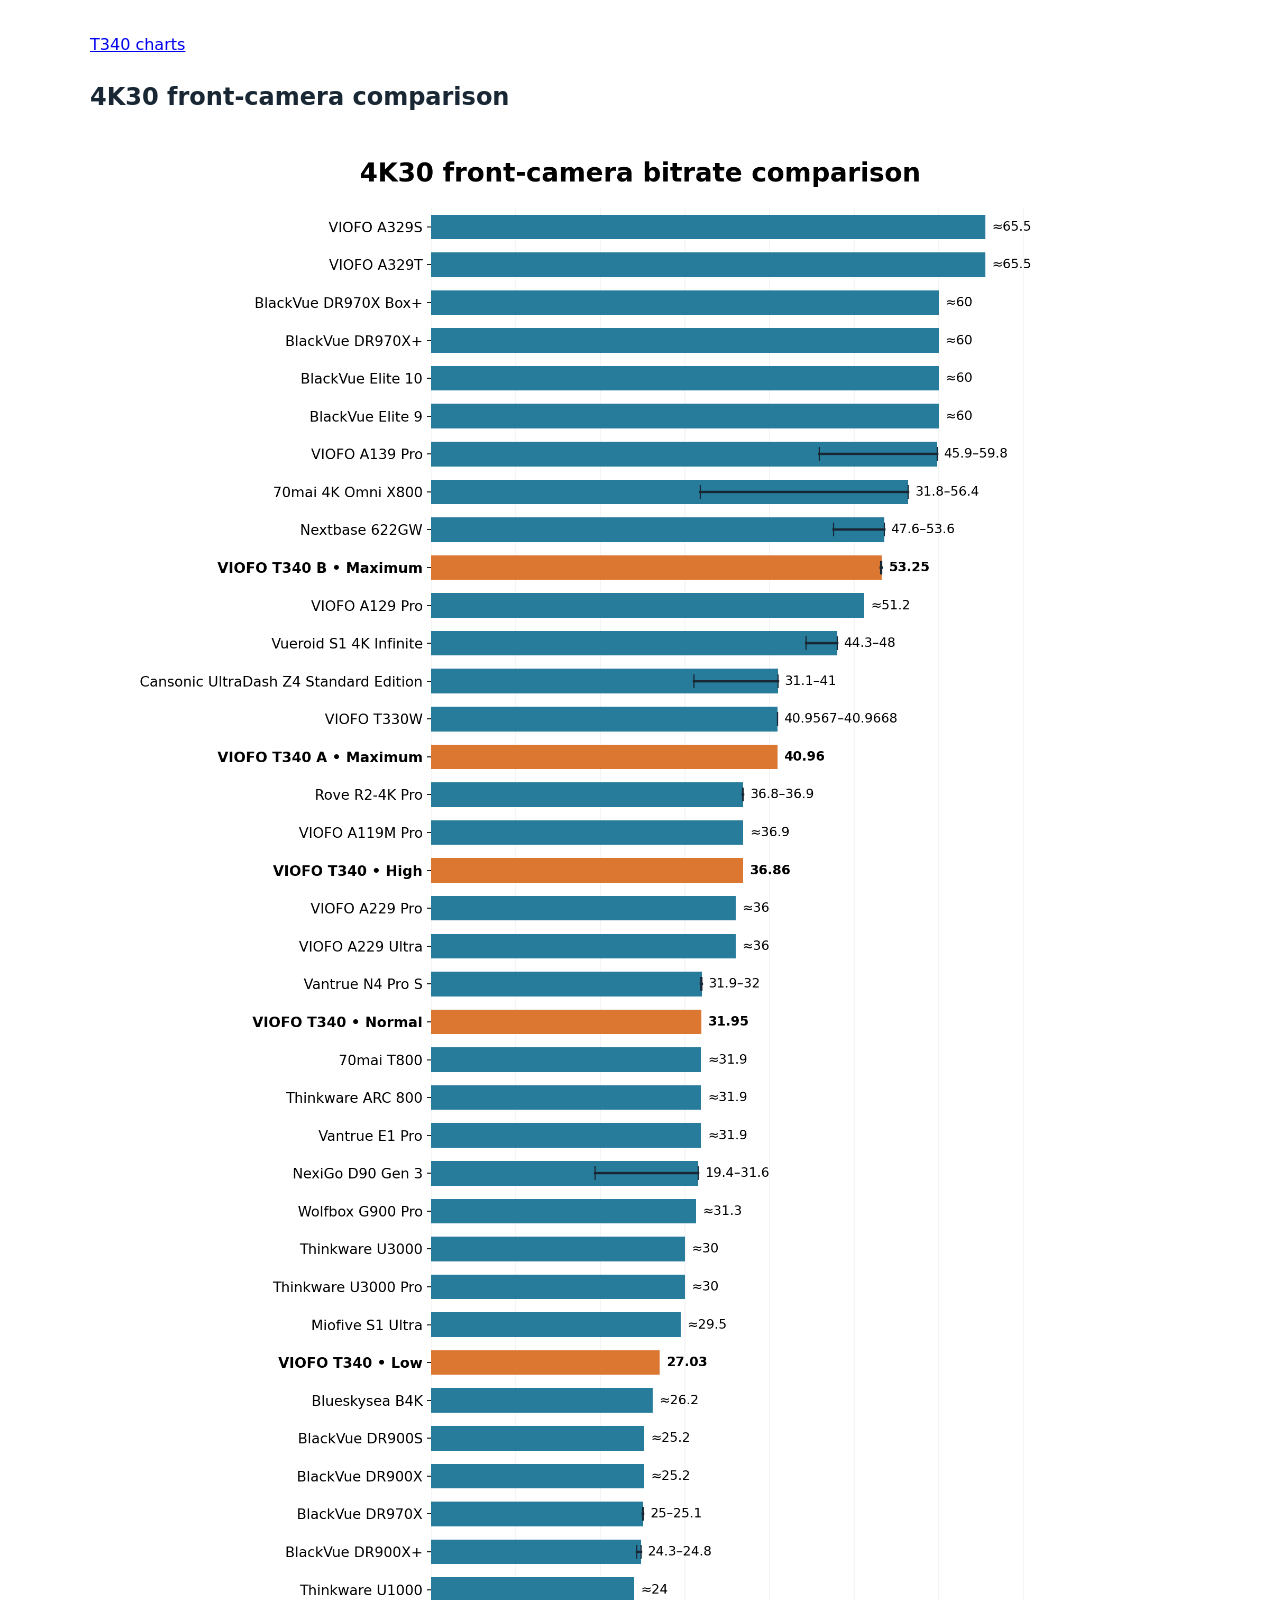
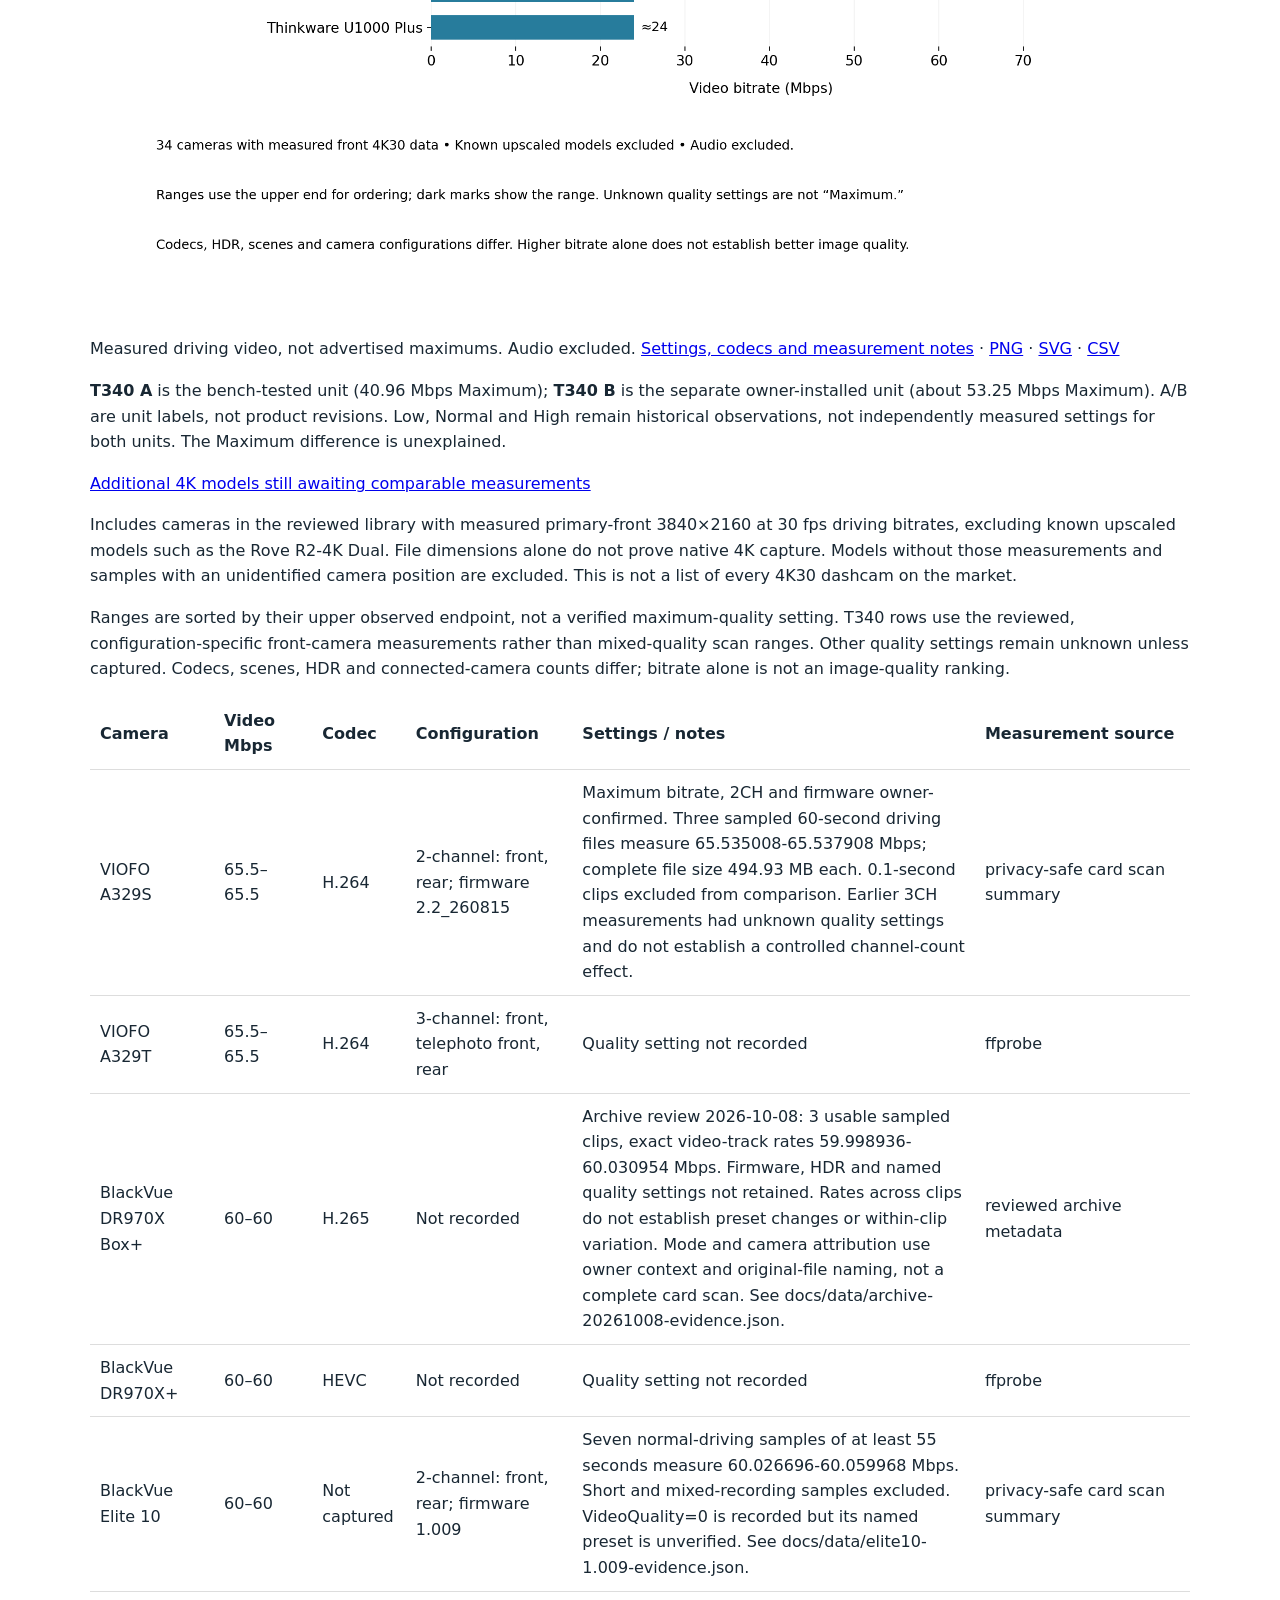
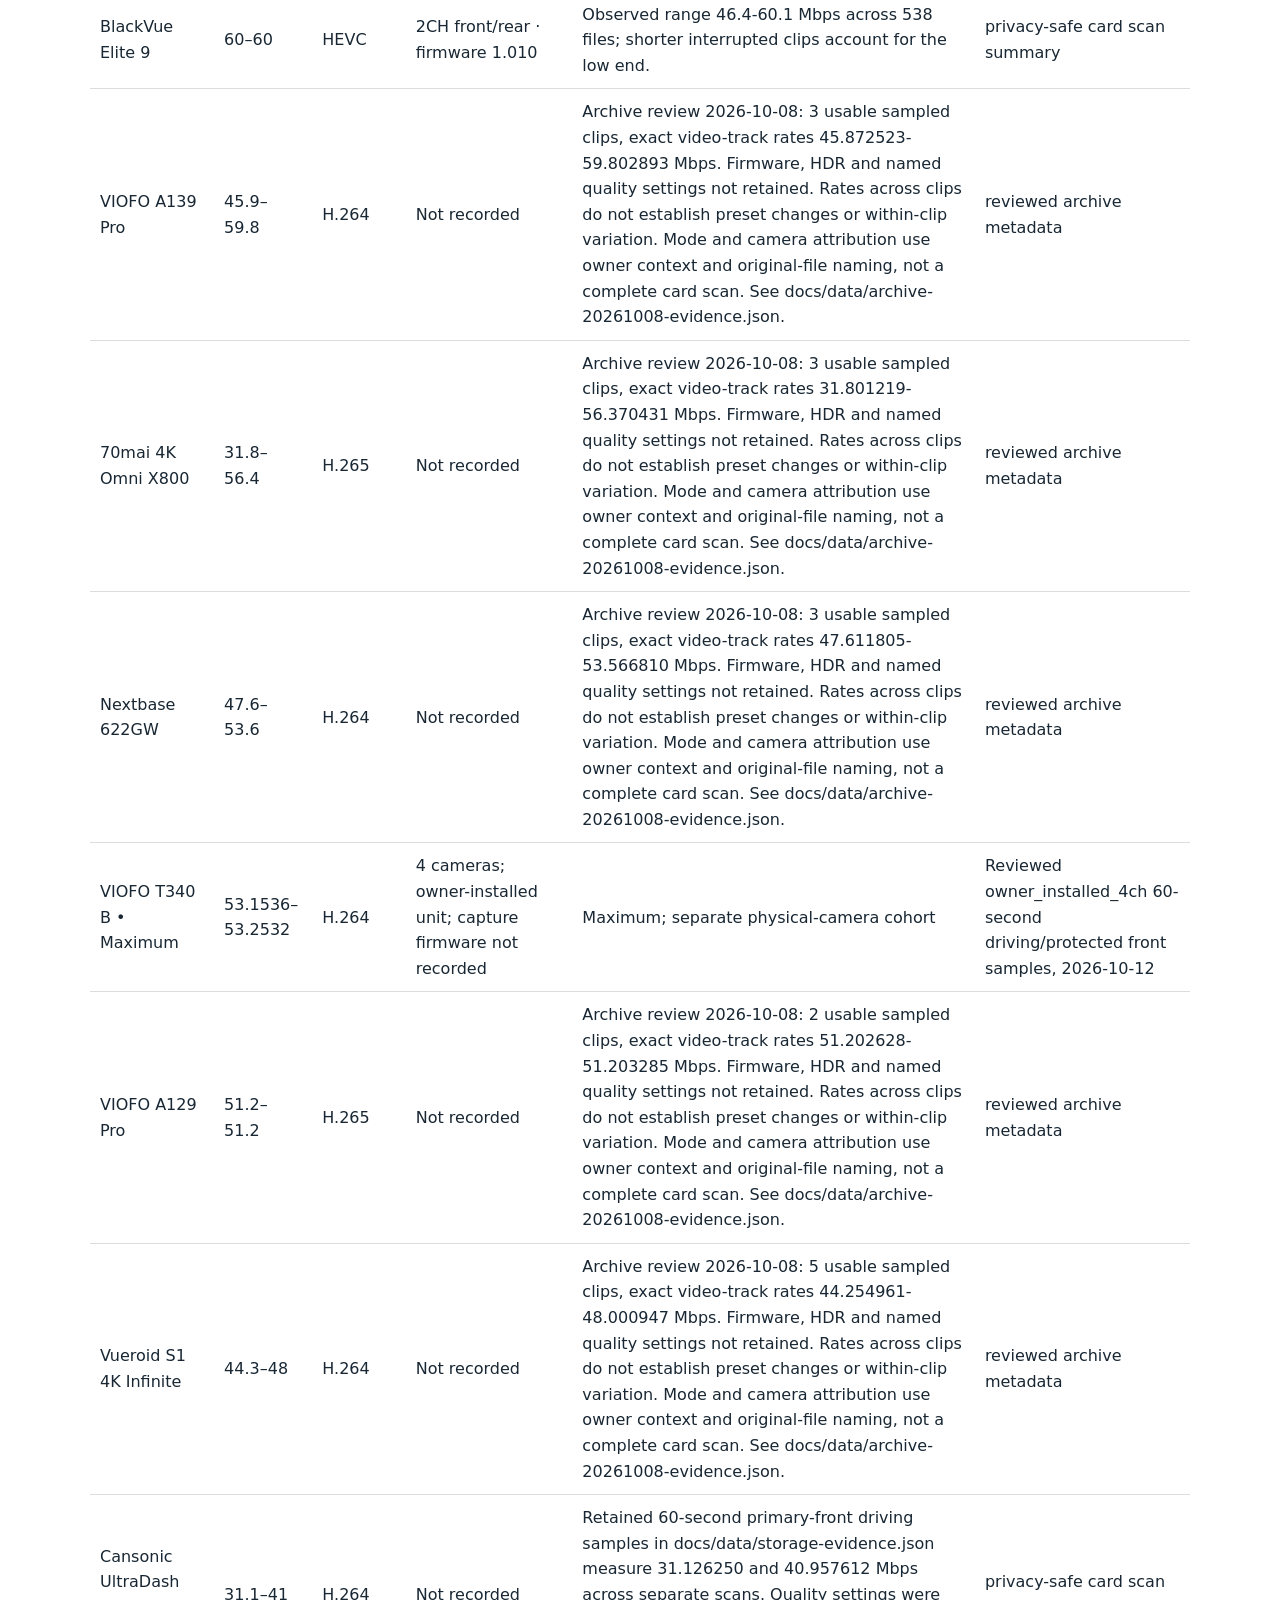
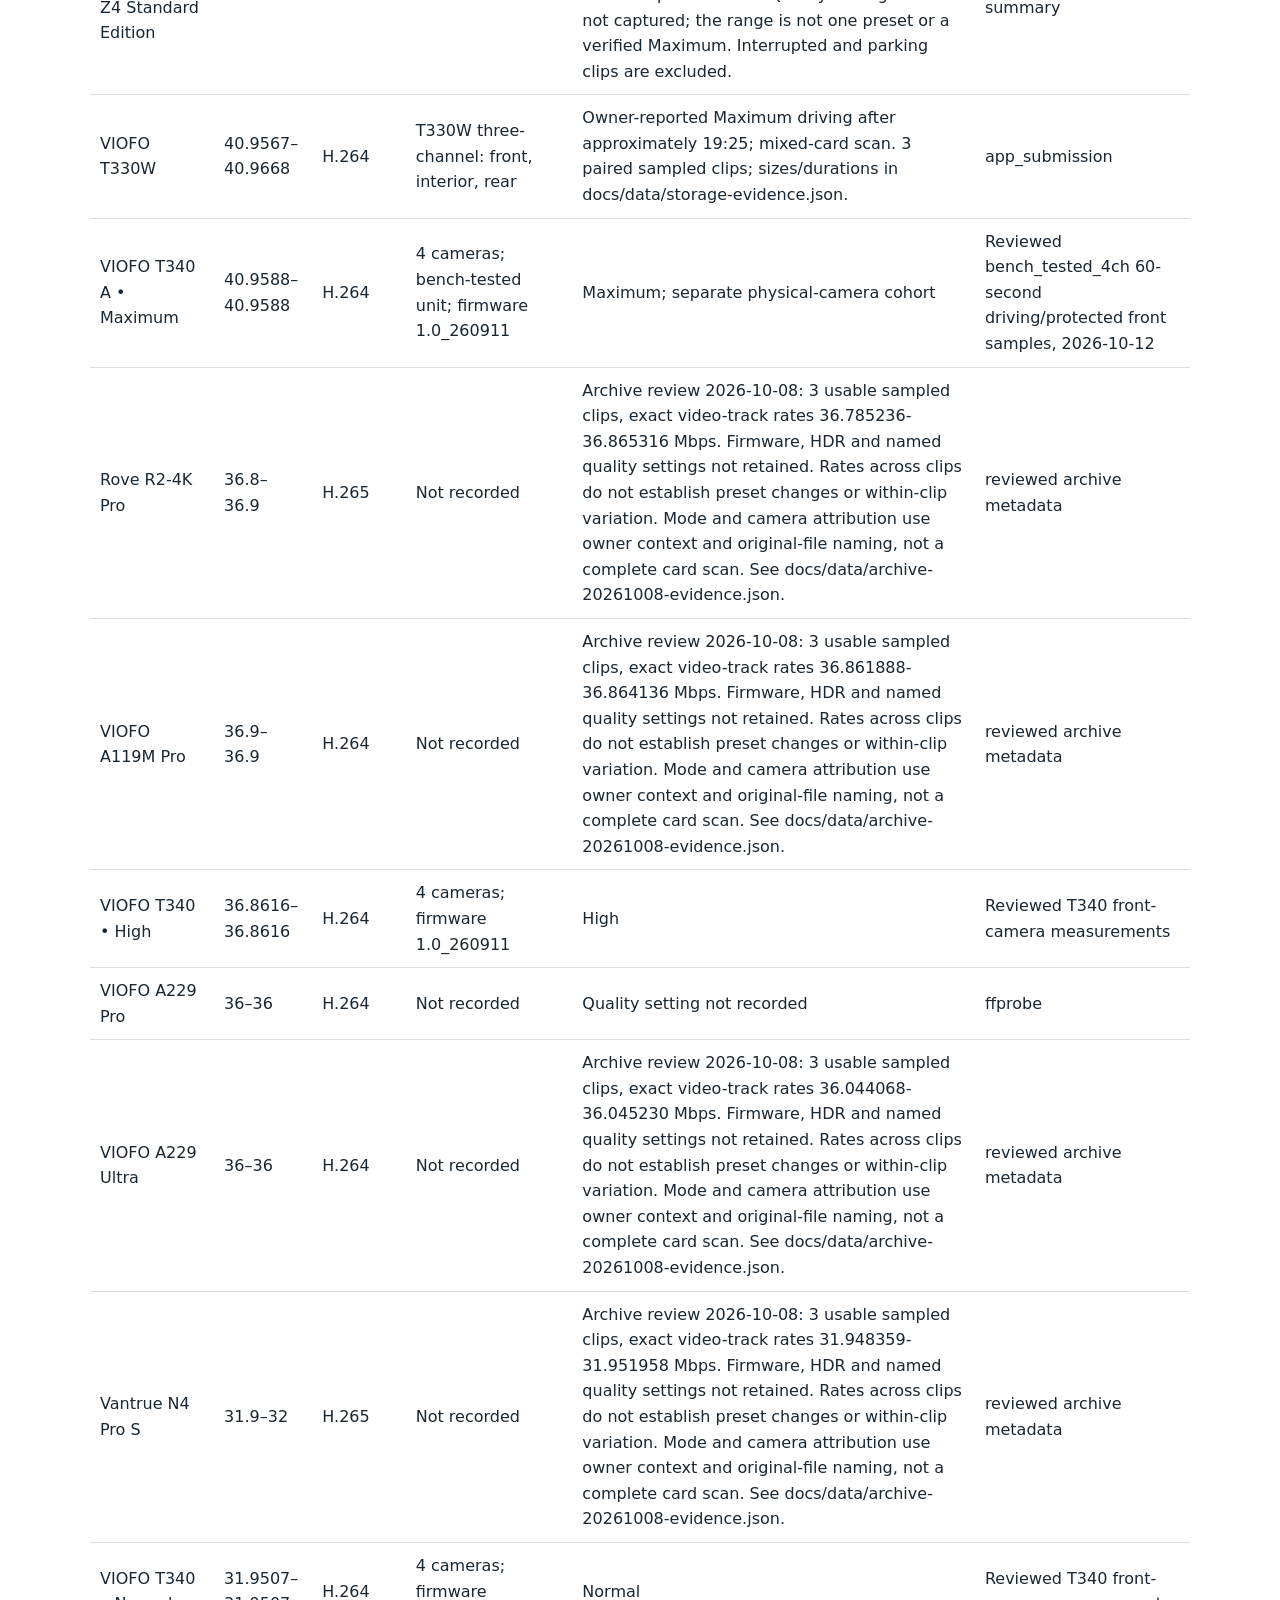
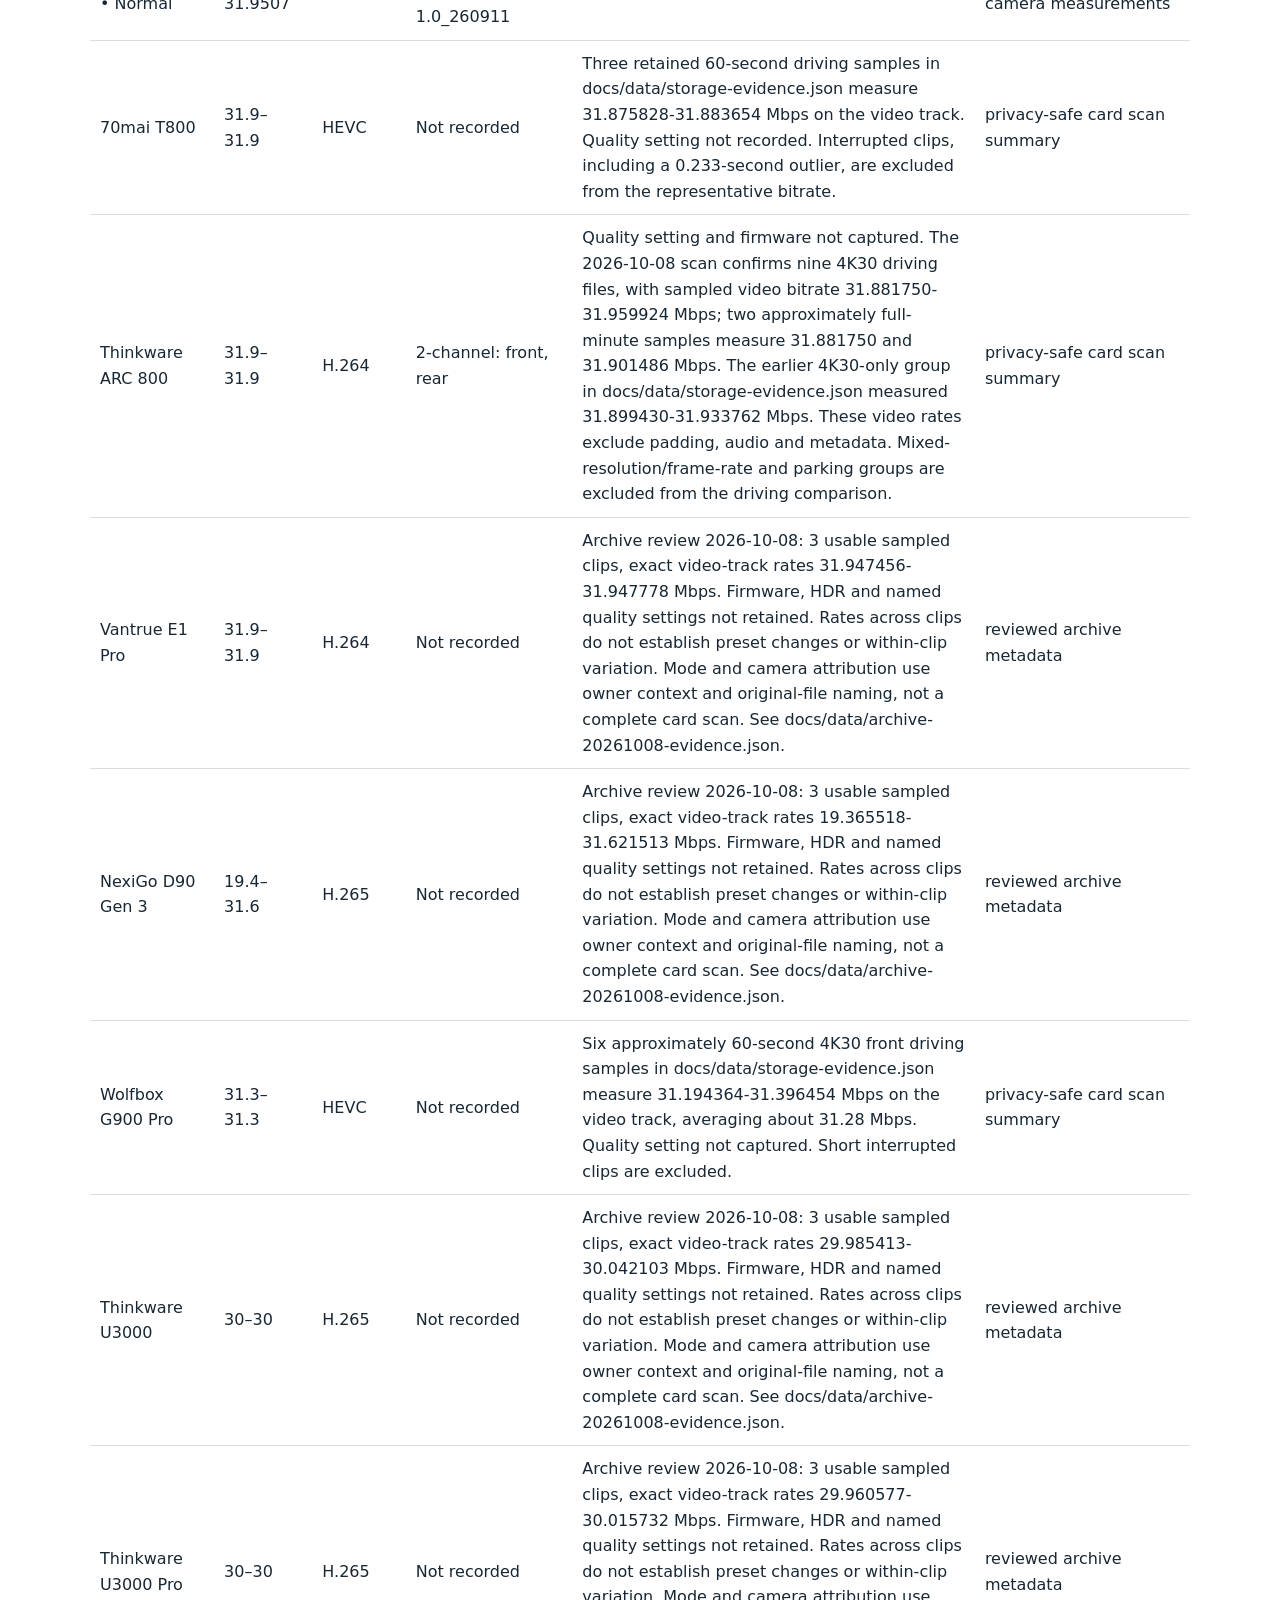
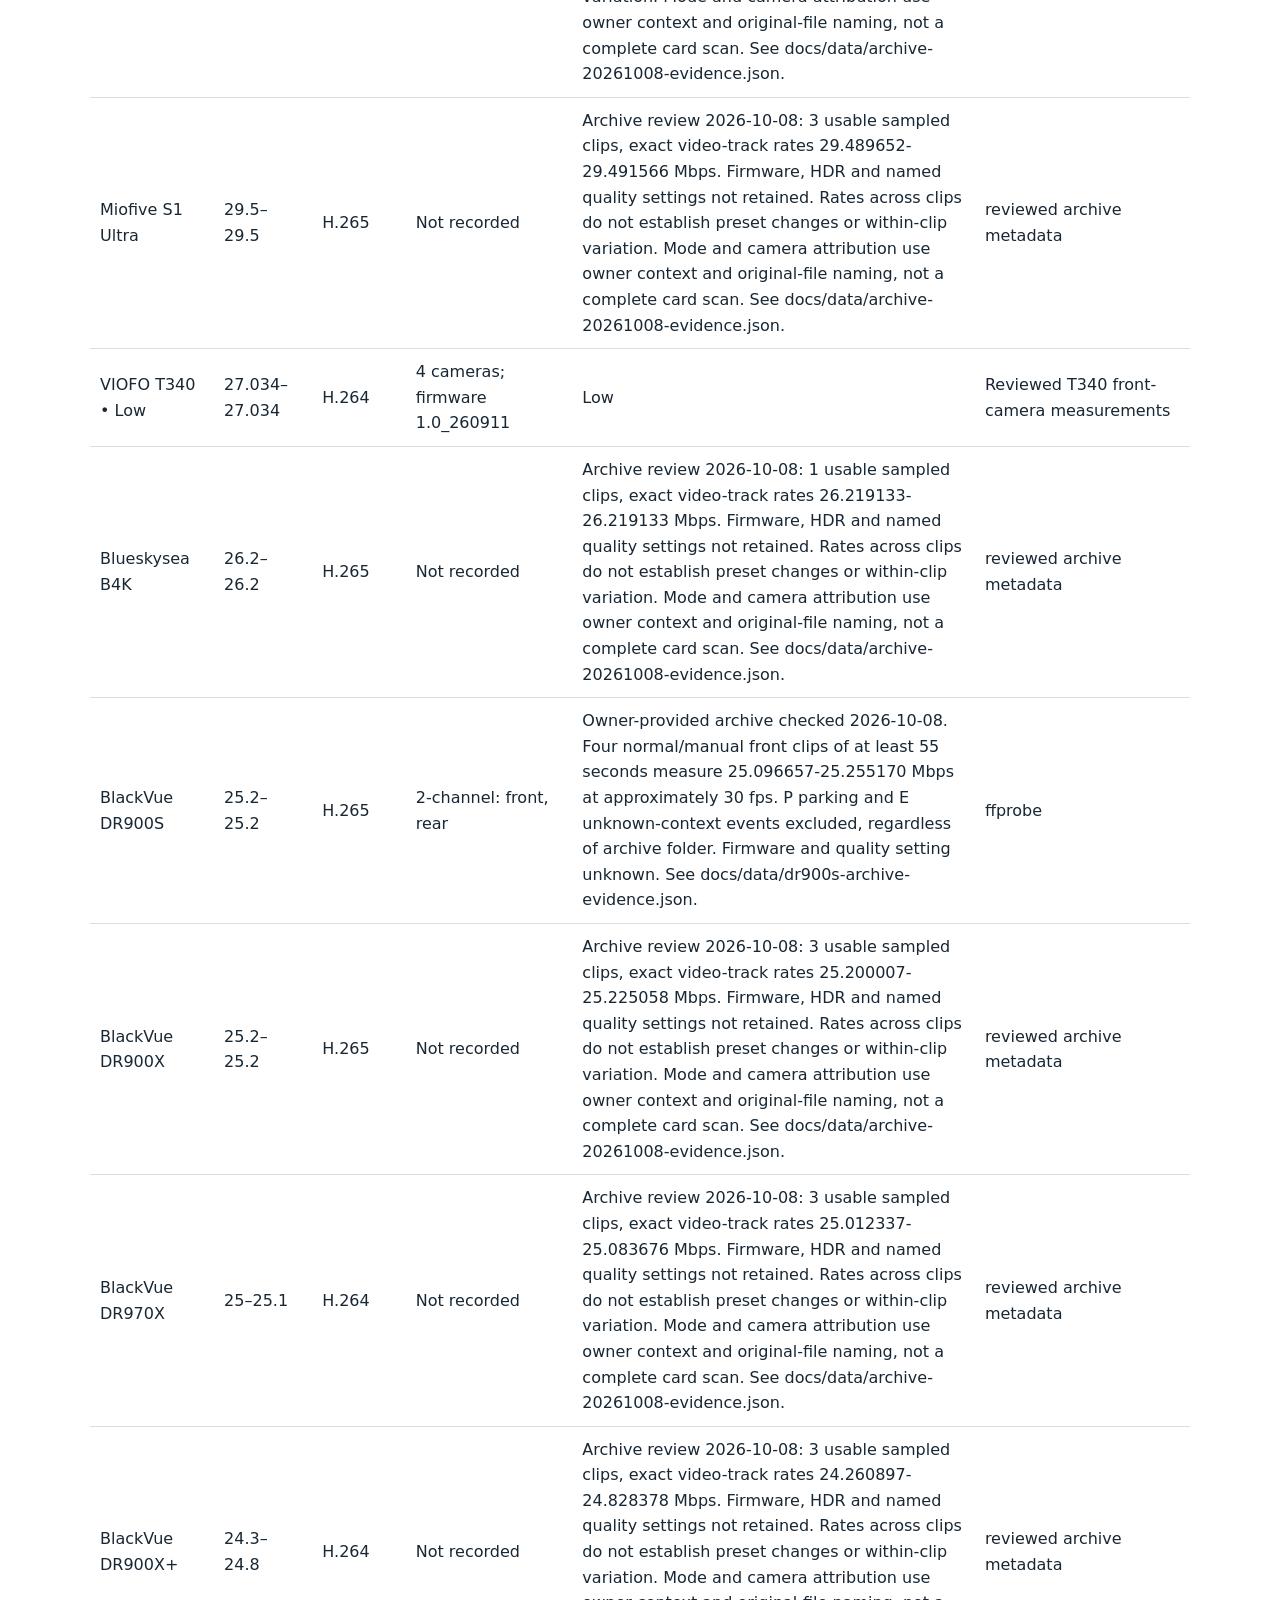
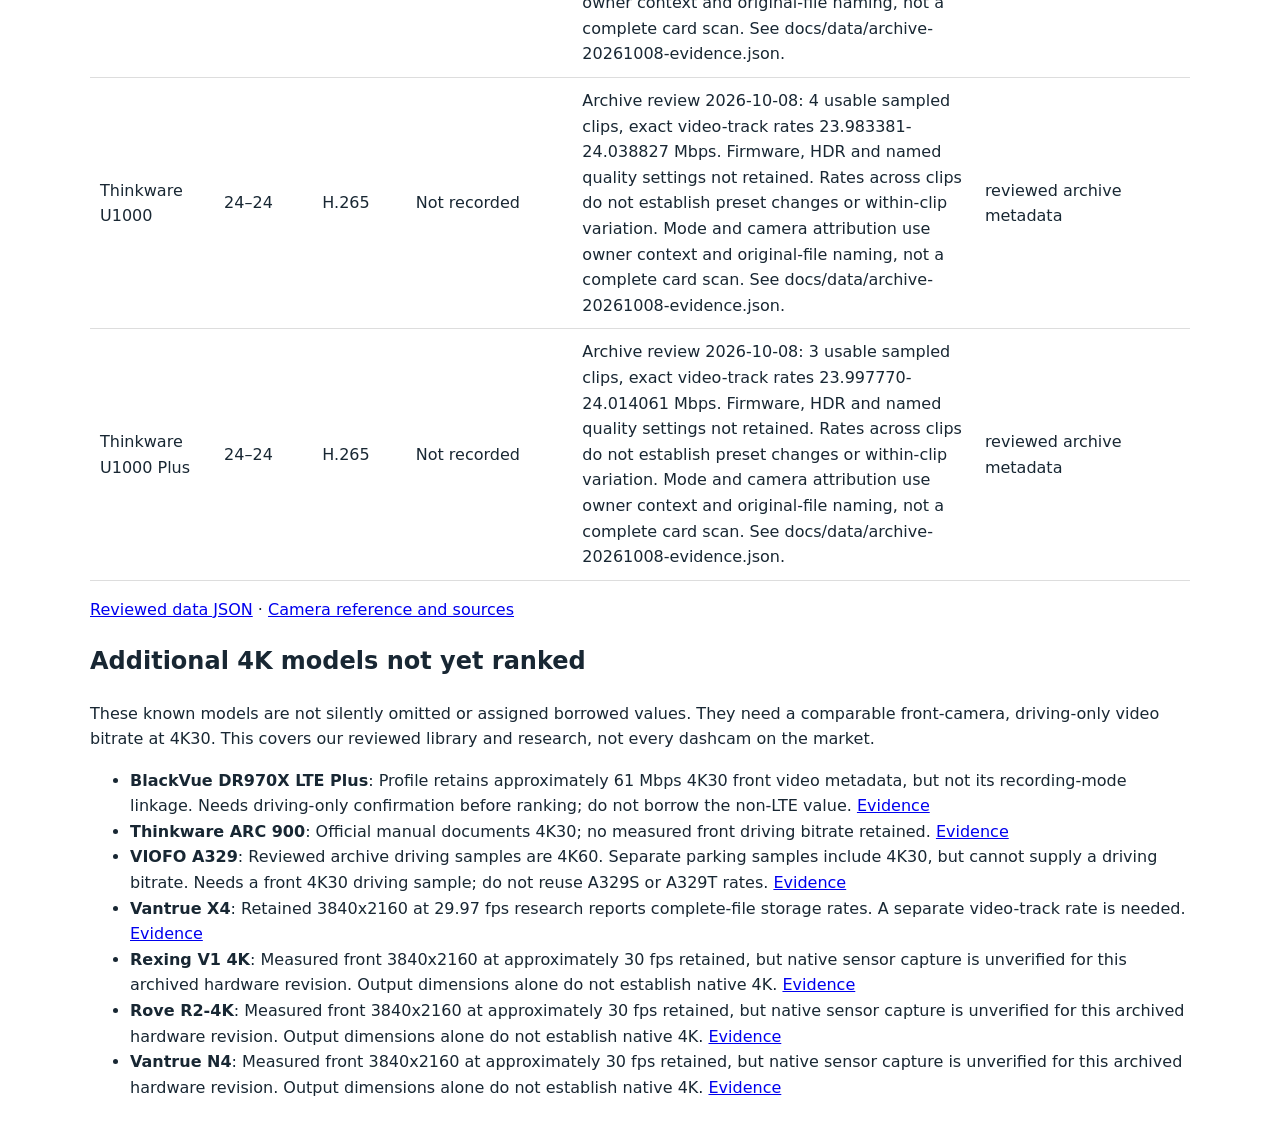
==== commit a67c781b: "Show separate T340 A and B Maximum front-camera measurements" ====
--- a/docs/4k30-comparison.html
+++ b/docs/4k30-comparison.html
@@ -1 +1 @@
-<!doctype html><html lang="en"><meta charset="utf-8"><meta name="viewport" content="width=device-width,initial-scale=1"><title>4K30 front-camera bitrate comparison</title><style>body{font:16px system-ui;max-width:1100px;margin:32px auto;padding:0 18px;line-height:1.6;color:#182733}img{width:100%;height:auto}.scroll{overflow:auto}table{border-collapse:collapse}td,th{padding:10px;text-align:left;border-bottom:1px solid #ddd}</style><a href="t340-comparison.html">T340 charts</a><section id="4k30-comparison"><h2>4K30 front-camera comparison</h2><a href="assets/4k30/comparison.png?v=4e0050b4be6c"><img src="assets/4k30/comparison.png?v=4e0050b4be6c" alt="Descending measured 4K30 front-camera video bitrates, highlighting T340 configurations" loading="lazy"></a><p>Measured driving video, not advertised maximums. Audio excluded. <a href="4k30-comparison.html">Settings, codecs and measurement notes</a> · <a href="assets/4k30/comparison.png?v=4e0050b4be6c">PNG</a> · <a href="assets/4k30/comparison.svg?v=c3e319ca7d23">SVG</a> · <a href="assets/4k30/measurements.csv">CSV</a></p><p><a href="4k30-comparison.html#unranked">Additional 4K models still awaiting comparable measurements</a></p></section><p>Includes cameras in the reviewed library with measured primary-front 3840×2160 at 30 fps driving bitrates, excluding known upscaled models such as the Rove R2-4K Dual. File dimensions alone do not prove native 4K capture. Models without those measurements and samples with an unidentified camera position are excluded. This is not a list of every 4K30 dashcam on the market.</p><p>Ranges are sorted by their upper observed endpoint, not a verified maximum-quality setting. T340 rows use the reviewed, configuration-specific front-camera measurements rather than mixed-quality scan ranges. Other quality settings remain unknown unless captured. Codecs, scenes, HDR and connected-camera counts differ; bitrate alone is not an image-quality ranking.</p><div class="scroll"><table><tr><th>Camera</th><th>Video Mbps</th><th>Codec</th><th>Configuration</th><th>Settings / notes</th><th>Measurement source</th></tr><tr><td>VIOFO A329S</td><td>65.5–65.5</td><td>H.264</td><td>2-channel: front, rear; firmware 2.2_260815</td><td>Maximum bitrate, 2CH and firmware owner-confirmed. Three sampled 60-second driving files measure 65.535008-65.537908 Mbps; complete file size 494.93 MB each. 0.1-second clips excluded from comparison. Earlier 3CH measurements had unknown quality settings and do not establish a controlled channel-count effect.</td><td>privacy-safe card scan summary</td></tr><tr><td>VIOFO A329T</td><td>65.5–65.5</td><td>H.264</td><td>3-channel: front, telephoto front, rear</td><td>Quality setting not recorded</td><td>ffprobe</td></tr><tr><td>BlackVue DR970X Box+</td><td>60–60</td><td>H.265</td><td>Not recorded</td><td>Archive review 2026-10-08: 3 usable sampled clips, exact video-track rates 59.998936-60.030954 Mbps. Firmware, HDR and named quality settings not retained. Rates across clips do not establish preset changes or within-clip variation. Mode and camera attribution use owner context and original-file naming, not a complete card scan. See docs/data/archive-20261008-evidence.json.</td><td>reviewed archive metadata</td></tr><tr><td>BlackVue DR970X+</td><td>60–60</td><td>HEVC</td><td>Not recorded</td><td>Quality setting not recorded</td><td>ffprobe</td></tr><tr><td>BlackVue Elite 10</td><td>60–60</td><td>Not captured</td><td>2-channel: front, rear; firmware 1.009</td><td>Seven normal-driving samples of at least 55 seconds measure 60.026696-60.059968 Mbps. Short and mixed-recording samples excluded. VideoQuality=0 is recorded but its named preset is unverified. See docs/data/elite10-1.009-evidence.json.</td><td>privacy-safe card scan summary</td></tr><tr><td>BlackVue Elite 9</td><td>60–60</td><td>HEVC</td><td>2CH front/rear · firmware 1.010</td><td>Observed range 46.4-60.1 Mbps across 538 files; shorter interrupted clips account for the low end.</td><td>privacy-safe card scan summary</td></tr><tr><td>VIOFO A139 Pro</td><td>45.9–59.8</td><td>H.264</td><td>Not recorded</td><td>Archive review 2026-10-08: 3 usable sampled clips, exact video-track rates 45.872523-59.802893 Mbps. Firmware, HDR and named quality settings not retained. Rates across clips do not establish preset changes or within-clip variation. Mode and camera attribution use owner context and original-file naming, not a complete card scan. See docs/data/archive-20261008-evidence.json.</td><td>reviewed archive metadata</td></tr><tr><td>70mai 4K Omni X800</td><td>31.8–56.4</td><td>H.265</td><td>Not recorded</td><td>Archive review 2026-10-08: 3 usable sampled clips, exact video-track rates 31.801219-56.370431 Mbps. Firmware, HDR and named quality settings not retained. Rates across clips do not establish preset changes or within-clip variation. Mode and camera attribution use owner context and original-file naming, not a complete card scan. See docs/data/archive-20261008-evidence.json.</td><td>reviewed archive metadata</td></tr><tr><td>Nextbase 622GW</td><td>47.6–53.6</td><td>H.264</td><td>Not recorded</td><td>Archive review 2026-10-08: 3 usable sampled clips, exact video-track rates 47.611805-53.566810 Mbps. Firmware, HDR and named quality settings not retained. Rates across clips do not establish preset changes or within-clip variation. Mode and camera attribution use owner context and original-file naming, not a complete card scan. See docs/data/archive-20261008-evidence.json.</td><td>reviewed archive metadata</td></tr><tr><td>VIOFO T340 • Maximum</td><td>53.2497–53.2497</td><td>H.264</td><td>4 cameras; firmware 1.0_260911</td><td>Maximum</td><td>Reviewed T340 front-camera measurements</td></tr><tr><td>VIOFO A129 Pro</td><td>51.2–51.2</td><td>H.265</td><td>Not recorded</td><td>Archive review 2026-10-08: 2 usable sampled clips, exact video-track rates 51.202628-51.203285 Mbps. Firmware, HDR and named quality settings not retained. Rates across clips do not establish preset changes or within-clip variation. Mode and camera attribution use owner context and original-file naming, not a complete card scan. See docs/data/archive-20261008-evidence.json.</td><td>reviewed archive metadata</td></tr><tr><td>Vueroid S1 4K Infinite</td><td>44.3–48</td><td>H.264</td><td>Not recorded</td><td>Archive review 2026-10-08: 5 usable sampled clips, exact video-track rates 44.254961-48.000947 Mbps. Firmware, HDR and named quality settings not retained. Rates across clips do not establish preset changes or within-clip variation. Mode and camera attribution use owner context and original-file naming, not a complete card scan. See docs/data/archive-20261008-evidence.json.</td><td>reviewed archive metadata</td></tr><tr><td>Cansonic UltraDash Z4 Standard Edition</td><td>31.1–41</td><td>H.264</td><td>Not recorded</td><td>Retained 60-second primary-front driving samples in docs/data/storage-evidence.json measure 31.126250 and 40.957612 Mbps across separate scans. Quality settings were not captured; the range is not one preset or a verified Maximum. Interrupted and parking clips are excluded.</td><td>privacy-safe card scan summary</td></tr><tr><td>Rove R2-4K Pro</td><td>36.8–36.9</td><td>H.265</td><td>Not recorded</td><td>Archive review 2026-10-08: 3 usable sampled clips, exact video-track rates 36.785236-36.865316 Mbps. Firmware, HDR and named quality settings not retained. Rates across clips do not establish preset changes or within-clip variation. Mode and camera attribution use owner context and original-file naming, not a complete card scan. See docs/data/archive-20261008-evidence.json.</td><td>reviewed archive metadata</td></tr><tr><td>VIOFO A119M Pro</td><td>36.9–36.9</td><td>H.264</td><td>Not recorded</td><td>Archive review 2026-10-08: 3 usable sampled clips, exact video-track rates 36.861888-36.864136 Mbps. Firmware, HDR and named quality settings not retained. Rates across clips do not establish preset changes or within-clip variation. Mode and camera attribution use owner context and original-file naming, not a complete card scan. See docs/data/archive-20261008-evidence.json.</td><td>reviewed archive metadata</td></tr><tr><td>VIOFO T340 • High</td><td>36.8616–36.8616</td><td>H.264</td><td>4 cameras; firmware 1.0_260911</td><td>High</td><td>Reviewed T340 front-camera measurements</td></tr><tr><td>VIOFO A229 Pro</td><td>36–36</td><td>H.264</td><td>Not recorded</td><td>Quality setting not recorded</td><td>ffprobe</td></tr><tr><td>VIOFO A229 Ultra</td><td>36–36</td><td>H.264</td><td>Not recorded</td><td>Archive review 2026-10-08: 3 usable sampled clips, exact video-track rates 36.044068-36.045230 Mbps. Firmware, HDR and named quality settings not retained. Rates across clips do not establish preset changes or within-clip variation. Mode and camera attribution use owner context and original-file naming, not a complete card scan. See docs/data/archive-20261008-evidence.json.</td><td>reviewed archive metadata</td></tr><tr><td>Vantrue N4 Pro S</td><td>31.9–32</td><td>H.265</td><td>Not recorded</td><td>Archive review 2026-10-08: 3 usable sampled clips, exact video-track rates 31.948359-31.951958 Mbps. Firmware, HDR and named quality settings not retained. Rates across clips do not establish preset changes or within-clip variation. Mode and camera attribution use owner context and original-file naming, not a complete card scan. See docs/data/archive-20261008-evidence.json.</td><td>reviewed archive metadata</td></tr><tr><td>VIOFO T340 • Normal</td><td>31.9507–31.9507</td><td>H.264</td><td>4 cameras; firmware 1.0_260911</td><td>Normal</td><td>Reviewed T340 front-camera measurements</td></tr><tr><td>70mai T800</td><td>31.9–31.9</td><td>HEVC</td><td>Not recorded</td><td>Three retained 60-second driving samples in docs/data/storage-evidence.json measure 31.875828-31.883654 Mbps on the video track. Quality setting not recorded. Interrupted clips, including a 0.233-second outlier, are excluded from the representative bitrate.</td><td>privacy-safe card scan summary</td></tr><tr><td>Thinkware ARC 800</td><td>31.9–31.9</td><td>H.264</td><td>2-channel: front, rear</td><td>Quality setting and firmware not captured. The 2026-10-08 scan confirms nine 4K30 driving files, with sampled video bitrate 31.881750-31.959924 Mbps; two approximately full-minute samples measure 31.881750 and 31.901486 Mbps. The earlier 4K30-only group in docs/data/storage-evidence.json measured 31.899430-31.933762 Mbps. These video rates exclude padding, audio and metadata. Mixed-resolution/frame-rate and parking groups are excluded from the driving comparison.</td><td>privacy-safe card scan summary</td></tr><tr><td>Vantrue E1 Pro</td><td>31.9–31.9</td><td>H.264</td><td>Not recorded</td><td>Archive review 2026-10-08: 3 usable sampled clips, exact video-track rates 31.947456-31.947778 Mbps. Firmware, HDR and named quality settings not retained. Rates across clips do not establish preset changes or within-clip variation. Mode and camera attribution use owner context and original-file naming, not a complete card scan. See docs/data/archive-20261008-evidence.json.</td><td>reviewed archive metadata</td></tr><tr><td>NexiGo D90 Gen 3</td><td>19.4–31.6</td><td>H.265</td><td>Not recorded</td><td>Archive review 2026-10-08: 3 usable sampled clips, exact video-track rates 19.365518-31.621513 Mbps. Firmware, HDR and named quality settings not retained. Rates across clips do not establish preset changes or within-clip variation. Mode and camera attribution use owner context and original-file naming, not a complete card scan. See docs/data/archive-20261008-evidence.json.</td><td>reviewed archive metadata</td></tr><tr><td>Wolfbox G900 Pro</td><td>31.3–31.3</td><td>HEVC</td><td>Not recorded</td><td>Six approximately 60-second 4K30 front driving samples in docs/data/storage-evidence.json measure 31.194364-31.396454 Mbps on the video track, averaging about 31.28 Mbps. Quality setting not captured. Short interrupted clips are excluded.</td><td>privacy-safe card scan summary</td></tr><tr><td>Thinkware U3000</td><td>30–30</td><td>H.265</td><td>Not recorded</td><td>Archive review 2026-10-08: 3 usable sampled clips, exact video-track rates 29.985413-30.042103 Mbps. Firmware, HDR and named quality settings not retained. Rates across clips do not establish preset changes or within-clip variation. Mode and camera attribution use owner context and original-file naming, not a complete card scan. See docs/data/archive-20261008-evidence.json.</td><td>reviewed archive metadata</td></tr><tr><td>Thinkware U3000 Pro</td><td>30–30</td><td>H.265</td><td>Not recorded</td><td>Archive review 2026-10-08: 3 usable sampled clips, exact video-track rates 29.960577-30.015732 Mbps. Firmware, HDR and named quality settings not retained. Rates across clips do not establish preset changes or within-clip variation. Mode and camera attribution use owner context and original-file naming, not a complete card scan. See docs/data/archive-20261008-evidence.json.</td><td>reviewed archive metadata</td></tr><tr><td>Miofive S1 Ultra</td><td>29.5–29.5</td><td>H.265</td><td>Not recorded</td><td>Archive review 2026-10-08: 3 usable sampled clips, exact video-track rates 29.489652-29.491566 Mbps. Firmware, HDR and named quality settings not retained. Rates across clips do not establish preset changes or within-clip variation. Mode and camera attribution use owner context and original-file naming, not a complete card scan. See docs/data/archive-20261008-evidence.json.</td><td>reviewed archive metadata</td></tr><tr><td>VIOFO T340 • Low</td><td>27.034–27.034</td><td>H.264</td><td>4 cameras; firmware 1.0_260911</td><td>Low</td><td>Reviewed T340 front-camera measurements</td></tr><tr><td>Blueskysea B4K</td><td>26.2–26.2</td><td>H.265</td><td>Not recorded</td><td>Archive review 2026-10-08: 1 usable sampled clips, exact video-track rates 26.219133-26.219133 Mbps. Firmware, HDR and named quality settings not retained. Rates across clips do not establish preset changes or within-clip variation. Mode and camera attribution use owner context and original-file naming, not a complete card scan. See docs/data/archive-20261008-evidence.json.</td><td>reviewed archive metadata</td></tr><tr><td>BlackVue DR900S</td><td>25.2–25.2</td><td>H.265</td><td>2-channel: front, rear</td><td>Owner-provided archive checked 2026-10-08. Four normal/manual front clips of at least 55 seconds measure 25.096657-25.255170 Mbps at approximately 30 fps. P parking and E unknown-context events excluded, regardless of archive folder. Firmware and quality setting unknown. See docs/data/dr900s-archive-evidence.json.</td><td>ffprobe</td></tr><tr><td>BlackVue DR900X</td><td>25.2–25.2</td><td>H.265</td><td>Not recorded</td><td>Archive review 2026-10-08: 3 usable sampled clips, exact video-track rates 25.200007-25.225058 Mbps. Firmware, HDR and named quality settings not retained. Rates across clips do not establish preset changes or within-clip variation. Mode and camera attribution use owner context and original-file naming, not a complete card scan. See docs/data/archive-20261008-evidence.json.</td><td>reviewed archive metadata</td></tr><tr><td>BlackVue DR970X</td><td>25–25.1</td><td>H.264</td><td>Not recorded</td><td>Archive review 2026-10-08: 3 usable sampled clips, exact video-track rates 25.012337-25.083676 Mbps. Firmware, HDR and named quality settings not retained. Rates across clips do not establish preset changes or within-clip variation. Mode and camera attribution use owner context and original-file naming, not a complete card scan. See docs/data/archive-20261008-evidence.json.</td><td>reviewed archive metadata</td></tr><tr><td>BlackVue DR900X+</td><td>24.3–24.8</td><td>H.264</td><td>Not recorded</td><td>Archive review 2026-10-08: 3 usable sampled clips, exact video-track rates 24.260897-24.828378 Mbps. Firmware, HDR and named quality settings not retained. Rates across clips do not establish preset changes or within-clip variation. Mode and camera attribution use owner context and original-file naming, not a complete card scan. See docs/data/archive-20261008-evidence.json.</td><td>reviewed archive metadata</td></tr><tr><td>Thinkware U1000</td><td>24–24</td><td>H.265</td><td>Not recorded</td><td>Archive review 2026-10-08: 4 usable sampled clips, exact video-track rates 23.983381-24.038827 Mbps. Firmware, HDR and named quality settings not retained. Rates across clips do not establish preset changes or within-clip variation. Mode and camera attribution use owner context and original-file naming, not a complete card scan. See docs/data/archive-20261008-evidence.json.</td><td>reviewed archive metadata</td></tr><tr><td>Thinkware U1000 Plus</td><td>24–24</td><td>H.265</td><td>Not recorded</td><td>Archive review 2026-10-08: 3 usable sampled clips, exact video-track rates 23.997770-24.014061 Mbps. Firmware, HDR and named quality settings not retained. Rates across clips do not establish preset changes or within-clip variation. Mode and camera attribution use owner context and original-file naming, not a complete card scan. See docs/data/archive-20261008-evidence.json.</td><td>reviewed archive metadata</td></tr></table></div><p><a href="data/4k30-comparison.json">Reviewed data JSON</a> · <a href="./">Camera reference and sources</a></p><section id="unranked"><h2>Additional 4K models not yet ranked</h2><p>These known models are not silently omitted or assigned borrowed values. They need a comparable front-camera, driving-only video bitrate at 4K30. This covers our reviewed library and research, not every dashcam on the market.</p><ul><li><strong>BlackVue DR970X LTE Plus</strong>: Profile retains approximately 61 Mbps 4K30 front video metadata, but not its recording-mode linkage. Needs driving-only confirmation before ranking; do not borrow the non-LTE value. <a href="https://github.com/vortexopenclaw/dashcam-camera-profiles/blob/main/profiles/blackvue-dr970x-lte-plus.json">Evidence</a></li><li><strong>Thinkware ARC 900</strong>: Official manual documents 4K30; no measured front driving bitrate retained. <a href="https://download2.inavi.com/dashcam/ARC900/manual/arc900_manual_english_20251031.pdf">Evidence</a></li><li><strong>VIOFO A329</strong>: Reviewed archive driving samples are 4K60. Separate parking samples include 4K30, but cannot supply a driving bitrate. Needs a front 4K30 driving sample; do not reuse A329S or A329T rates. <a href="https://github.com/vortexopenclaw/dashcam-camera-profiles/blob/main/profiles/viofo-a329.json">Evidence</a></li><li><strong>Vantrue X4</strong>: Retained 3840x2160 at 29.97 fps research reports complete-file storage rates. A separate video-track rate is needed. <a href="https://github.com/vortexopenclaw/dashcam-offloader/blob/main/docs/video-metadata-reference.md">Evidence</a></li><li><strong>Rexing V1 4K</strong>: Measured front 3840x2160 at approximately 30 fps retained, but native sensor capture is unverified for this archived hardware revision. Output dimensions alone do not establish native 4K. <a href="https://github.com/vortexopenclaw/dashcam-camera-profiles/blob/main/profiles/rexing-v1-4k.json">Evidence</a></li><li><strong>Rove R2-4K</strong>: Measured front 3840x2160 at approximately 30 fps retained, but native sensor capture is unverified for this archived hardware revision. Output dimensions alone do not establish native 4K. <a href="https://github.com/vortexopenclaw/dashcam-camera-profiles/blob/main/profiles/metadata-only-rove-r2-4k.json">Evidence</a></li><li><strong>Vantrue N4</strong>: Measured front 3840x2160 at approximately 30 fps retained, but native sensor capture is unverified for this archived hardware revision. Output dimensions alone do not establish native 4K. <a href="https://github.com/vortexopenclaw/dashcam-camera-profiles/blob/main/profiles/vantrue-n4.json">Evidence</a></li></ul></section></html>
+<!doctype html><html lang="en"><meta charset="utf-8"><meta name="viewport" content="width=device-width,initial-scale=1"><title>4K30 front-camera bitrate comparison</title><style>body{font:16px system-ui;max-width:1100px;margin:32px auto;padding:0 18px;line-height:1.6;color:#182733}img{width:100%;height:auto}.scroll{overflow:auto}table{border-collapse:collapse}td,th{padding:10px;text-align:left;border-bottom:1px solid #ddd}</style><a href="t340-comparison.html">T340 charts</a><section id="4k30-comparison"><h2>4K30 front-camera comparison</h2><a href="assets/4k30/comparison.png?v=c3441a467fca"><img src="assets/4k30/comparison.png?v=c3441a467fca" alt="Descending measured 4K30 front-camera video bitrates, highlighting T340 configurations" loading="lazy"></a><p>Measured driving video, not advertised maximums. Audio excluded. <a href="4k30-comparison.html">Settings, codecs and measurement notes</a> · <a href="assets/4k30/comparison.png?v=c3441a467fca">PNG</a> · <a href="assets/4k30/comparison.svg?v=e848c2f35e40">SVG</a> · <a href="assets/4k30/measurements.csv">CSV</a></p><p><strong>T340 A</strong> is the bench-tested unit (40.96 Mbps Maximum); <strong>T340 B</strong> is the separate owner-installed unit (about 53.25 Mbps Maximum). A/B are unit labels, not product revisions. Low, Normal and High remain historical observations, not independently measured settings for both units. The Maximum difference is unexplained.</p><p><a href="4k30-comparison.html#unranked">Additional 4K models still awaiting comparable measurements</a></p></section><p>Includes cameras in the reviewed library with measured primary-front 3840×2160 at 30 fps driving bitrates, excluding known upscaled models such as the Rove R2-4K Dual. File dimensions alone do not prove native 4K capture. Models without those measurements and samples with an unidentified camera position are excluded. This is not a list of every 4K30 dashcam on the market.</p><p>Ranges are sorted by their upper observed endpoint, not a verified maximum-quality setting. T340 rows use the reviewed, configuration-specific front-camera measurements rather than mixed-quality scan ranges. Other quality settings remain unknown unless captured. Codecs, scenes, HDR and connected-camera counts differ; bitrate alone is not an image-quality ranking.</p><div class="scroll"><table><tr><th>Camera</th><th>Video Mbps</th><th>Codec</th><th>Configuration</th><th>Settings / notes</th><th>Measurement source</th></tr><tr><td>VIOFO A329S</td><td>65.5–65.5</td><td>H.264</td><td>2-channel: front, rear; firmware 2.2_260815</td><td>Maximum bitrate, 2CH and firmware owner-confirmed. Three sampled 60-second driving files measure 65.535008-65.537908 Mbps; complete file size 494.93 MB each. 0.1-second clips excluded from comparison. Earlier 3CH measurements had unknown quality settings and do not establish a controlled channel-count effect.</td><td>privacy-safe card scan summary</td></tr><tr><td>VIOFO A329T</td><td>65.5–65.5</td><td>H.264</td><td>3-channel: front, telephoto front, rear</td><td>Quality setting not recorded</td><td>ffprobe</td></tr><tr><td>BlackVue DR970X Box+</td><td>60–60</td><td>H.265</td><td>Not recorded</td><td>Archive review 2026-10-08: 3 usable sampled clips, exact video-track rates 59.998936-60.030954 Mbps. Firmware, HDR and named quality settings not retained. Rates across clips do not establish preset changes or within-clip variation. Mode and camera attribution use owner context and original-file naming, not a complete card scan. See docs/data/archive-20261008-evidence.json.</td><td>reviewed archive metadata</td></tr><tr><td>BlackVue DR970X+</td><td>60–60</td><td>HEVC</td><td>Not recorded</td><td>Quality setting not recorded</td><td>ffprobe</td></tr><tr><td>BlackVue Elite 10</td><td>60–60</td><td>Not captured</td><td>2-channel: front, rear; firmware 1.009</td><td>Seven normal-driving samples of at least 55 seconds measure 60.026696-60.059968 Mbps. Short and mixed-recording samples excluded. VideoQuality=0 is recorded but its named preset is unverified. See docs/data/elite10-1.009-evidence.json.</td><td>privacy-safe card scan summary</td></tr><tr><td>BlackVue Elite 9</td><td>60–60</td><td>HEVC</td><td>2CH front/rear · firmware 1.010</td><td>Observed range 46.4-60.1 Mbps across 538 files; shorter interrupted clips account for the low end.</td><td>privacy-safe card scan summary</td></tr><tr><td>VIOFO A139 Pro</td><td>45.9–59.8</td><td>H.264</td><td>Not recorded</td><td>Archive review 2026-10-08: 3 usable sampled clips, exact video-track rates 45.872523-59.802893 Mbps. Firmware, HDR and named quality settings not retained. Rates across clips do not establish preset changes or within-clip variation. Mode and camera attribution use owner context and original-file naming, not a complete card scan. See docs/data/archive-20261008-evidence.json.</td><td>reviewed archive metadata</td></tr><tr><td>70mai 4K Omni X800</td><td>31.8–56.4</td><td>H.265</td><td>Not recorded</td><td>Archive review 2026-10-08: 3 usable sampled clips, exact video-track rates 31.801219-56.370431 Mbps. Firmware, HDR and named quality settings not retained. Rates across clips do not establish preset changes or within-clip variation. Mode and camera attribution use owner context and original-file naming, not a complete card scan. See docs/data/archive-20261008-evidence.json.</td><td>reviewed archive metadata</td></tr><tr><td>Nextbase 622GW</td><td>47.6–53.6</td><td>H.264</td><td>Not recorded</td><td>Archive review 2026-10-08: 3 usable sampled clips, exact video-track rates 47.611805-53.566810 Mbps. Firmware, HDR and named quality settings not retained. Rates across clips do not establish preset changes or within-clip variation. Mode and camera attribution use owner context and original-file naming, not a complete card scan. See docs/data/archive-20261008-evidence.json.</td><td>reviewed archive metadata</td></tr><tr><td>VIOFO T340 B • Maximum</td><td>53.1536–53.2532</td><td>H.264</td><td>4 cameras; owner-installed unit; capture firmware not recorded</td><td>Maximum; separate physical-camera cohort</td><td>Reviewed owner_installed_4ch 60-second driving/protected front samples, 2026-10-12</td></tr><tr><td>VIOFO A129 Pro</td><td>51.2–51.2</td><td>H.265</td><td>Not recorded</td><td>Archive review 2026-10-08: 2 usable sampled clips, exact video-track rates 51.202628-51.203285 Mbps. Firmware, HDR and named quality settings not retained. Rates across clips do not establish preset changes or within-clip variation. Mode and camera attribution use owner context and original-file naming, not a complete card scan. See docs/data/archive-20261008-evidence.json.</td><td>reviewed archive metadata</td></tr><tr><td>Vueroid S1 4K Infinite</td><td>44.3–48</td><td>H.264</td><td>Not recorded</td><td>Archive review 2026-10-08: 5 usable sampled clips, exact video-track rates 44.254961-48.000947 Mbps. Firmware, HDR and named quality settings not retained. Rates across clips do not establish preset changes or within-clip variation. Mode and camera attribution use owner context and original-file naming, not a complete card scan. See docs/data/archive-20261008-evidence.json.</td><td>reviewed archive metadata</td></tr><tr><td>Cansonic UltraDash Z4 Standard Edition</td><td>31.1–41</td><td>H.264</td><td>Not recorded</td><td>Retained 60-second primary-front driving samples in docs/data/storage-evidence.json measure 31.126250 and 40.957612 Mbps across separate scans. Quality settings were not captured; the range is not one preset or a verified Maximum. Interrupted and parking clips are excluded.</td><td>privacy-safe card scan summary</td></tr><tr><td>VIOFO T330W</td><td>40.9567–40.9668</td><td>H.264</td><td>T330W three-channel: front, interior, rear</td><td>Owner-reported Maximum driving after approximately 19:25; mixed-card scan. 3 paired sampled clips; sizes/durations in docs/data/storage-evidence.json.</td><td>app_submission</td></tr><tr><td>VIOFO T340 A • Maximum</td><td>40.9588–40.9588</td><td>H.264</td><td>4 cameras; bench-tested unit; firmware 1.0_260911</td><td>Maximum; separate physical-camera cohort</td><td>Reviewed bench_tested_4ch 60-second driving/protected front samples, 2026-10-12</td></tr><tr><td>Rove R2-4K Pro</td><td>36.8–36.9</td><td>H.265</td><td>Not recorded</td><td>Archive review 2026-10-08: 3 usable sampled clips, exact video-track rates 36.785236-36.865316 Mbps. Firmware, HDR and named quality settings not retained. Rates across clips do not establish preset changes or within-clip variation. Mode and camera attribution use owner context and original-file naming, not a complete card scan. See docs/data/archive-20261008-evidence.json.</td><td>reviewed archive metadata</td></tr><tr><td>VIOFO A119M Pro</td><td>36.9–36.9</td><td>H.264</td><td>Not recorded</td><td>Archive review 2026-10-08: 3 usable sampled clips, exact video-track rates 36.861888-36.864136 Mbps. Firmware, HDR and named quality settings not retained. Rates across clips do not establish preset changes or within-clip variation. Mode and camera attribution use owner context and original-file naming, not a complete card scan. See docs/data/archive-20261008-evidence.json.</td><td>reviewed archive metadata</td></tr><tr><td>VIOFO T340 • High</td><td>36.8616–36.8616</td><td>H.264</td><td>4 cameras; firmware 1.0_260911</td><td>High</td><td>Reviewed T340 front-camera measurements</td></tr><tr><td>VIOFO A229 Pro</td><td>36–36</td><td>H.264</td><td>Not recorded</td><td>Quality setting not recorded</td><td>ffprobe</td></tr><tr><td>VIOFO A229 Ultra</td><td>36–36</td><td>H.264</td><td>Not recorded</td><td>Archive review 2026-10-08: 3 usable sampled clips, exact video-track rates 36.044068-36.045230 Mbps. Firmware, HDR and named quality settings not retained. Rates across clips do not establish preset changes or within-clip variation. Mode and camera attribution use owner context and original-file naming, not a complete card scan. See docs/data/archive-20261008-evidence.json.</td><td>reviewed archive metadata</td></tr><tr><td>Vantrue N4 Pro S</td><td>31.9–32</td><td>H.265</td><td>Not recorded</td><td>Archive review 2026-10-08: 3 usable sampled clips, exact video-track rates 31.948359-31.951958 Mbps. Firmware, HDR and named quality settings not retained. Rates across clips do not establish preset changes or within-clip variation. Mode and camera attribution use owner context and original-file naming, not a complete card scan. See docs/data/archive-20261008-evidence.json.</td><td>reviewed archive metadata</td></tr><tr><td>VIOFO T340 • Normal</td><td>31.9507–31.9507</td><td>H.264</td><td>4 cameras; firmware 1.0_260911</td><td>Normal</td><td>Reviewed T340 front-camera measurements</td></tr><tr><td>70mai T800</td><td>31.9–31.9</td><td>HEVC</td><td>Not recorded</td><td>Three retained 60-second driving samples in docs/data/storage-evidence.json measure 31.875828-31.883654 Mbps on the video track. Quality setting not recorded. Interrupted clips, including a 0.233-second outlier, are excluded from the representative bitrate.</td><td>privacy-safe card scan summary</td></tr><tr><td>Thinkware ARC 800</td><td>31.9–31.9</td><td>H.264</td><td>2-channel: front, rear</td><td>Quality setting and firmware not captured. The 2026-10-08 scan confirms nine 4K30 driving files, with sampled video bitrate 31.881750-31.959924 Mbps; two approximately full-minute samples measure 31.881750 and 31.901486 Mbps. The earlier 4K30-only group in docs/data/storage-evidence.json measured 31.899430-31.933762 Mbps. These video rates exclude padding, audio and metadata. Mixed-resolution/frame-rate and parking groups are excluded from the driving comparison.</td><td>privacy-safe card scan summary</td></tr><tr><td>Vantrue E1 Pro</td><td>31.9–31.9</td><td>H.264</td><td>Not recorded</td><td>Archive review 2026-10-08: 3 usable sampled clips, exact video-track rates 31.947456-31.947778 Mbps. Firmware, HDR and named quality settings not retained. Rates across clips do not establish preset changes or within-clip variation. Mode and camera attribution use owner context and original-file naming, not a complete card scan. See docs/data/archive-20261008-evidence.json.</td><td>reviewed archive metadata</td></tr><tr><td>NexiGo D90 Gen 3</td><td>19.4–31.6</td><td>H.265</td><td>Not recorded</td><td>Archive review 2026-10-08: 3 usable sampled clips, exact video-track rates 19.365518-31.621513 Mbps. Firmware, HDR and named quality settings not retained. Rates across clips do not establish preset changes or within-clip variation. Mode and camera attribution use owner context and original-file naming, not a complete card scan. See docs/data/archive-20261008-evidence.json.</td><td>reviewed archive metadata</td></tr><tr><td>Wolfbox G900 Pro</td><td>31.3–31.3</td><td>HEVC</td><td>Not recorded</td><td>Six approximately 60-second 4K30 front driving samples in docs/data/storage-evidence.json measure 31.194364-31.396454 Mbps on the video track, averaging about 31.28 Mbps. Quality setting not captured. Short interrupted clips are excluded.</td><td>privacy-safe card scan summary</td></tr><tr><td>Thinkware U3000</td><td>30–30</td><td>H.265</td><td>Not recorded</td><td>Archive review 2026-10-08: 3 usable sampled clips, exact video-track rates 29.985413-30.042103 Mbps. Firmware, HDR and named quality settings not retained. Rates across clips do not establish preset changes or within-clip variation. Mode and camera attribution use owner context and original-file naming, not a complete card scan. See docs/data/archive-20261008-evidence.json.</td><td>reviewed archive metadata</td></tr><tr><td>Thinkware U3000 Pro</td><td>30–30</td><td>H.265</td><td>Not recorded</td><td>Archive review 2026-10-08: 3 usable sampled clips, exact video-track rates 29.960577-30.015732 Mbps. Firmware, HDR and named quality settings not retained. Rates across clips do not establish preset changes or within-clip variation. Mode and camera attribution use owner context and original-file naming, not a complete card scan. See docs/data/archive-20261008-evidence.json.</td><td>reviewed archive metadata</td></tr><tr><td>Miofive S1 Ultra</td><td>29.5–29.5</td><td>H.265</td><td>Not recorded</td><td>Archive review 2026-10-08: 3 usable sampled clips, exact video-track rates 29.489652-29.491566 Mbps. Firmware, HDR and named quality settings not retained. Rates across clips do not establish preset changes or within-clip variation. Mode and camera attribution use owner context and original-file naming, not a complete card scan. See docs/data/archive-20261008-evidence.json.</td><td>reviewed archive metadata</td></tr><tr><td>VIOFO T340 • Low</td><td>27.034–27.034</td><td>H.264</td><td>4 cameras; firmware 1.0_260911</td><td>Low</td><td>Reviewed T340 front-camera measurements</td></tr><tr><td>Blueskysea B4K</td><td>26.2–26.2</td><td>H.265</td><td>Not recorded</td><td>Archive review 2026-10-08: 1 usable sampled clips, exact video-track rates 26.219133-26.219133 Mbps. Firmware, HDR and named quality settings not retained. Rates across clips do not establish preset changes or within-clip variation. Mode and camera attribution use owner context and original-file naming, not a complete card scan. See docs/data/archive-20261008-evidence.json.</td><td>reviewed archive metadata</td></tr><tr><td>BlackVue DR900S</td><td>25.2–25.2</td><td>H.265</td><td>2-channel: front, rear</td><td>Owner-provided archive checked 2026-10-08. Four normal/manual front clips of at least 55 seconds measure 25.096657-25.255170 Mbps at approximately 30 fps. P parking and E unknown-context events excluded, regardless of archive folder. Firmware and quality setting unknown. See docs/data/dr900s-archive-evidence.json.</td><td>ffprobe</td></tr><tr><td>BlackVue DR900X</td><td>25.2–25.2</td><td>H.265</td><td>Not recorded</td><td>Archive review 2026-10-08: 3 usable sampled clips, exact video-track rates 25.200007-25.225058 Mbps. Firmware, HDR and named quality settings not retained. Rates across clips do not establish preset changes or within-clip variation. Mode and camera attribution use owner context and original-file naming, not a complete card scan. See docs/data/archive-20261008-evidence.json.</td><td>reviewed archive metadata</td></tr><tr><td>BlackVue DR970X</td><td>25–25.1</td><td>H.264</td><td>Not recorded</td><td>Archive review 2026-10-08: 3 usable sampled clips, exact video-track rates 25.012337-25.083676 Mbps. Firmware, HDR and named quality settings not retained. Rates across clips do not establish preset changes or within-clip variation. Mode and camera attribution use owner context and original-file naming, not a complete card scan. See docs/data/archive-20261008-evidence.json.</td><td>reviewed archive metadata</td></tr><tr><td>BlackVue DR900X+</td><td>24.3–24.8</td><td>H.264</td><td>Not recorded</td><td>Archive review 2026-10-08: 3 usable sampled clips, exact video-track rates 24.260897-24.828378 Mbps. Firmware, HDR and named quality settings not retained. Rates across clips do not establish preset changes or within-clip variation. Mode and camera attribution use owner context and original-file naming, not a complete card scan. See docs/data/archive-20261008-evidence.json.</td><td>reviewed archive metadata</td></tr><tr><td>Thinkware U1000</td><td>24–24</td><td>H.265</td><td>Not recorded</td><td>Archive review 2026-10-08: 4 usable sampled clips, exact video-track rates 23.983381-24.038827 Mbps. Firmware, HDR and named quality settings not retained. Rates across clips do not establish preset changes or within-clip variation. Mode and camera attribution use owner context and original-file naming, not a complete card scan. See docs/data/archive-20261008-evidence.json.</td><td>reviewed archive metadata</td></tr><tr><td>Thinkware U1000 Plus</td><td>24–24</td><td>H.265</td><td>Not recorded</td><td>Archive review 2026-10-08: 3 usable sampled clips, exact video-track rates 23.997770-24.014061 Mbps. Firmware, HDR and named quality settings not retained. Rates across clips do not establish preset changes or within-clip variation. Mode and camera attribution use owner context and original-file naming, not a complete card scan. See docs/data/archive-20261008-evidence.json.</td><td>reviewed archive metadata</td></tr></table></div><p><a href="data/4k30-comparison.json">Reviewed data JSON</a> · <a href="./">Camera reference and sources</a></p><section id="unranked"><h2>Additional 4K models not yet ranked</h2><p>These known models are not silently omitted or assigned borrowed values. They need a comparable front-camera, driving-only video bitrate at 4K30. This covers our reviewed library and research, not every dashcam on the market.</p><ul><li><strong>BlackVue DR970X LTE Plus</strong>: Profile retains approximately 61 Mbps 4K30 front video metadata, but not its recording-mode linkage. Needs driving-only confirmation before ranking; do not borrow the non-LTE value. <a href="https://github.com/vortexopenclaw/dashcam-camera-profiles/blob/main/profiles/blackvue-dr970x-lte-plus.json">Evidence</a></li><li><strong>Thinkware ARC 900</strong>: Official manual documents 4K30; no measured front driving bitrate retained. <a href="https://download2.inavi.com/dashcam/ARC900/manual/arc900_manual_english_20251031.pdf">Evidence</a></li><li><strong>VIOFO A329</strong>: Reviewed archive driving samples are 4K60. Separate parking samples include 4K30, but cannot supply a driving bitrate. Needs a front 4K30 driving sample; do not reuse A329S or A329T rates. <a href="https://github.com/vortexopenclaw/dashcam-camera-profiles/blob/main/profiles/viofo-a329.json">Evidence</a></li><li><strong>Vantrue X4</strong>: Retained 3840x2160 at 29.97 fps research reports complete-file storage rates. A separate video-track rate is needed. <a href="https://github.com/vortexopenclaw/dashcam-offloader/blob/main/docs/video-metadata-reference.md">Evidence</a></li><li><strong>Rexing V1 4K</strong>: Measured front 3840x2160 at approximately 30 fps retained, but native sensor capture is unverified for this archived hardware revision. Output dimensions alone do not establish native 4K. <a href="https://github.com/vortexopenclaw/dashcam-camera-profiles/blob/main/profiles/rexing-v1-4k.json">Evidence</a></li><li><strong>Rove R2-4K</strong>: Measured front 3840x2160 at approximately 30 fps retained, but native sensor capture is unverified for this archived hardware revision. Output dimensions alone do not establish native 4K. <a href="https://github.com/vortexopenclaw/dashcam-camera-profiles/blob/main/profiles/metadata-only-rove-r2-4k.json">Evidence</a></li><li><strong>Vantrue N4</strong>: Measured front 3840x2160 at approximately 30 fps retained, but native sensor capture is unverified for this archived hardware revision. Output dimensions alone do not establish native 4K. <a href="https://github.com/vortexopenclaw/dashcam-camera-profiles/blob/main/profiles/vantrue-n4.json">Evidence</a></li></ul></section></html>
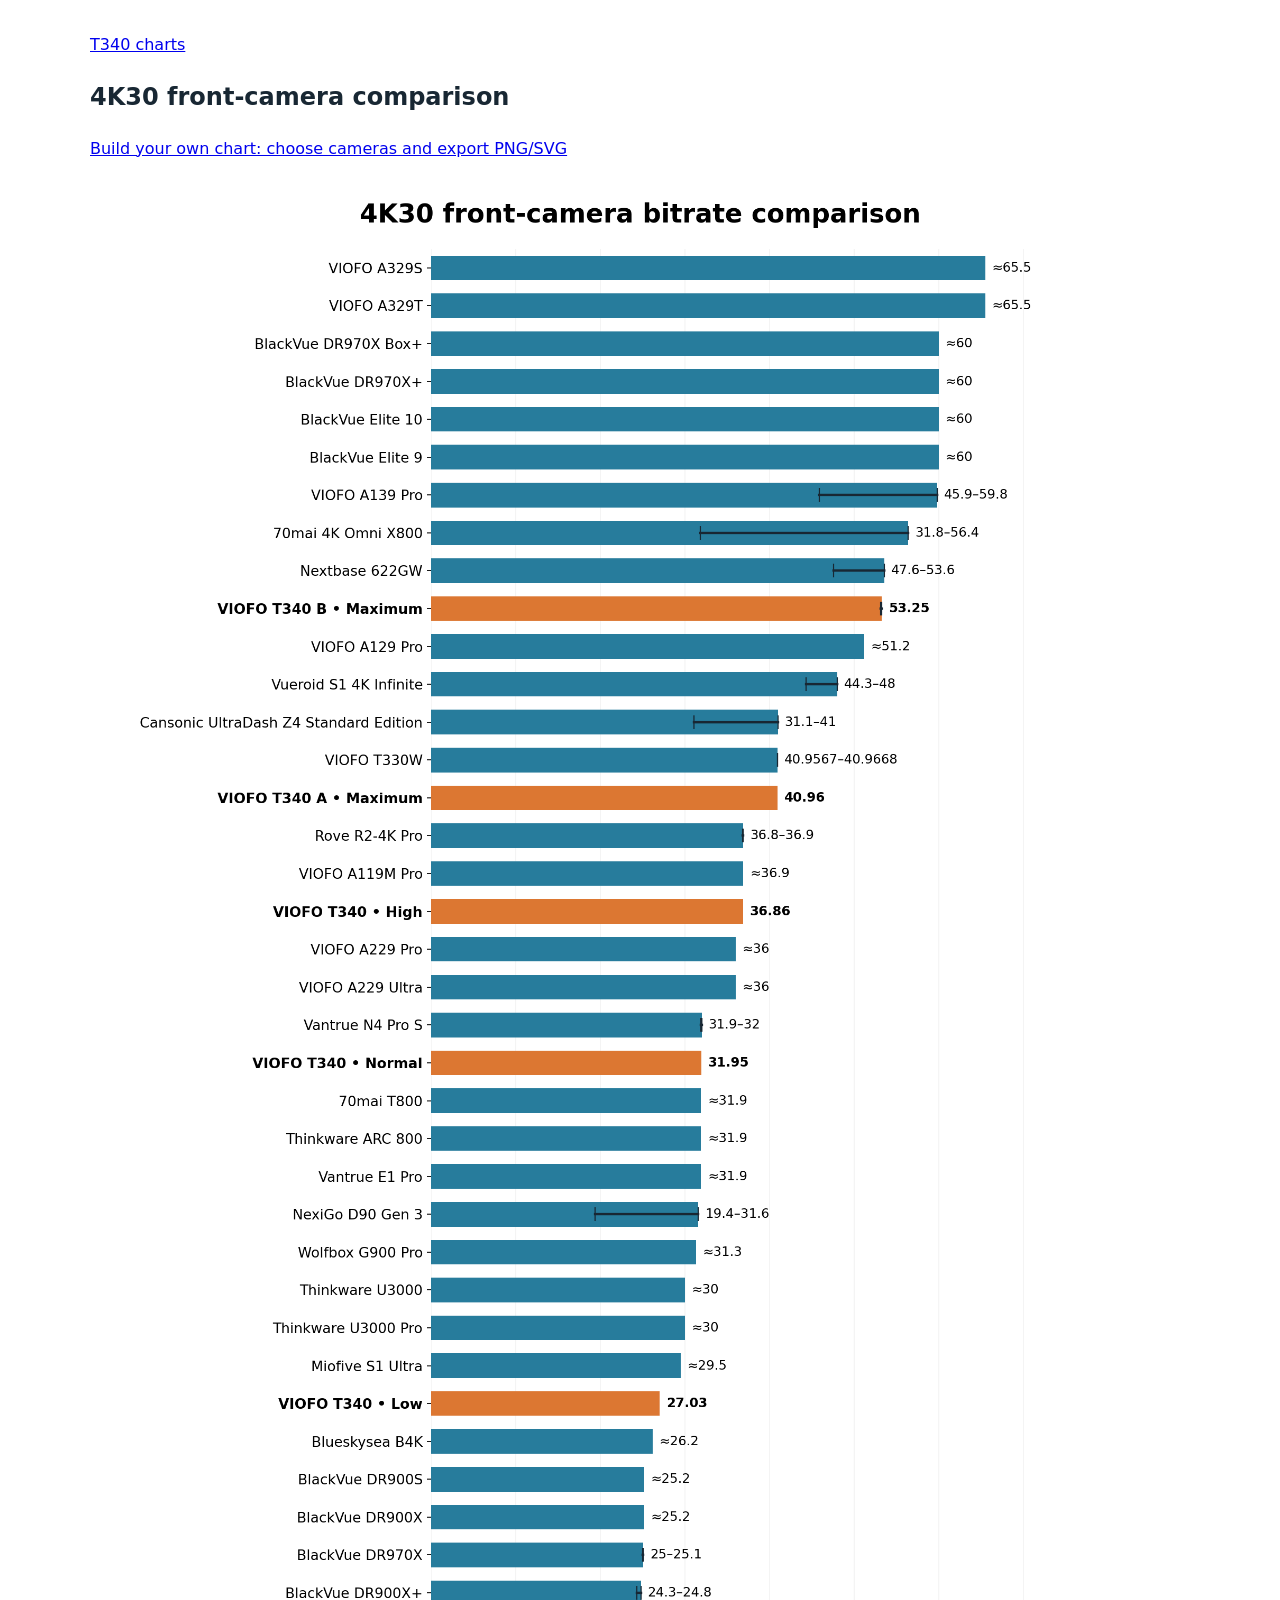
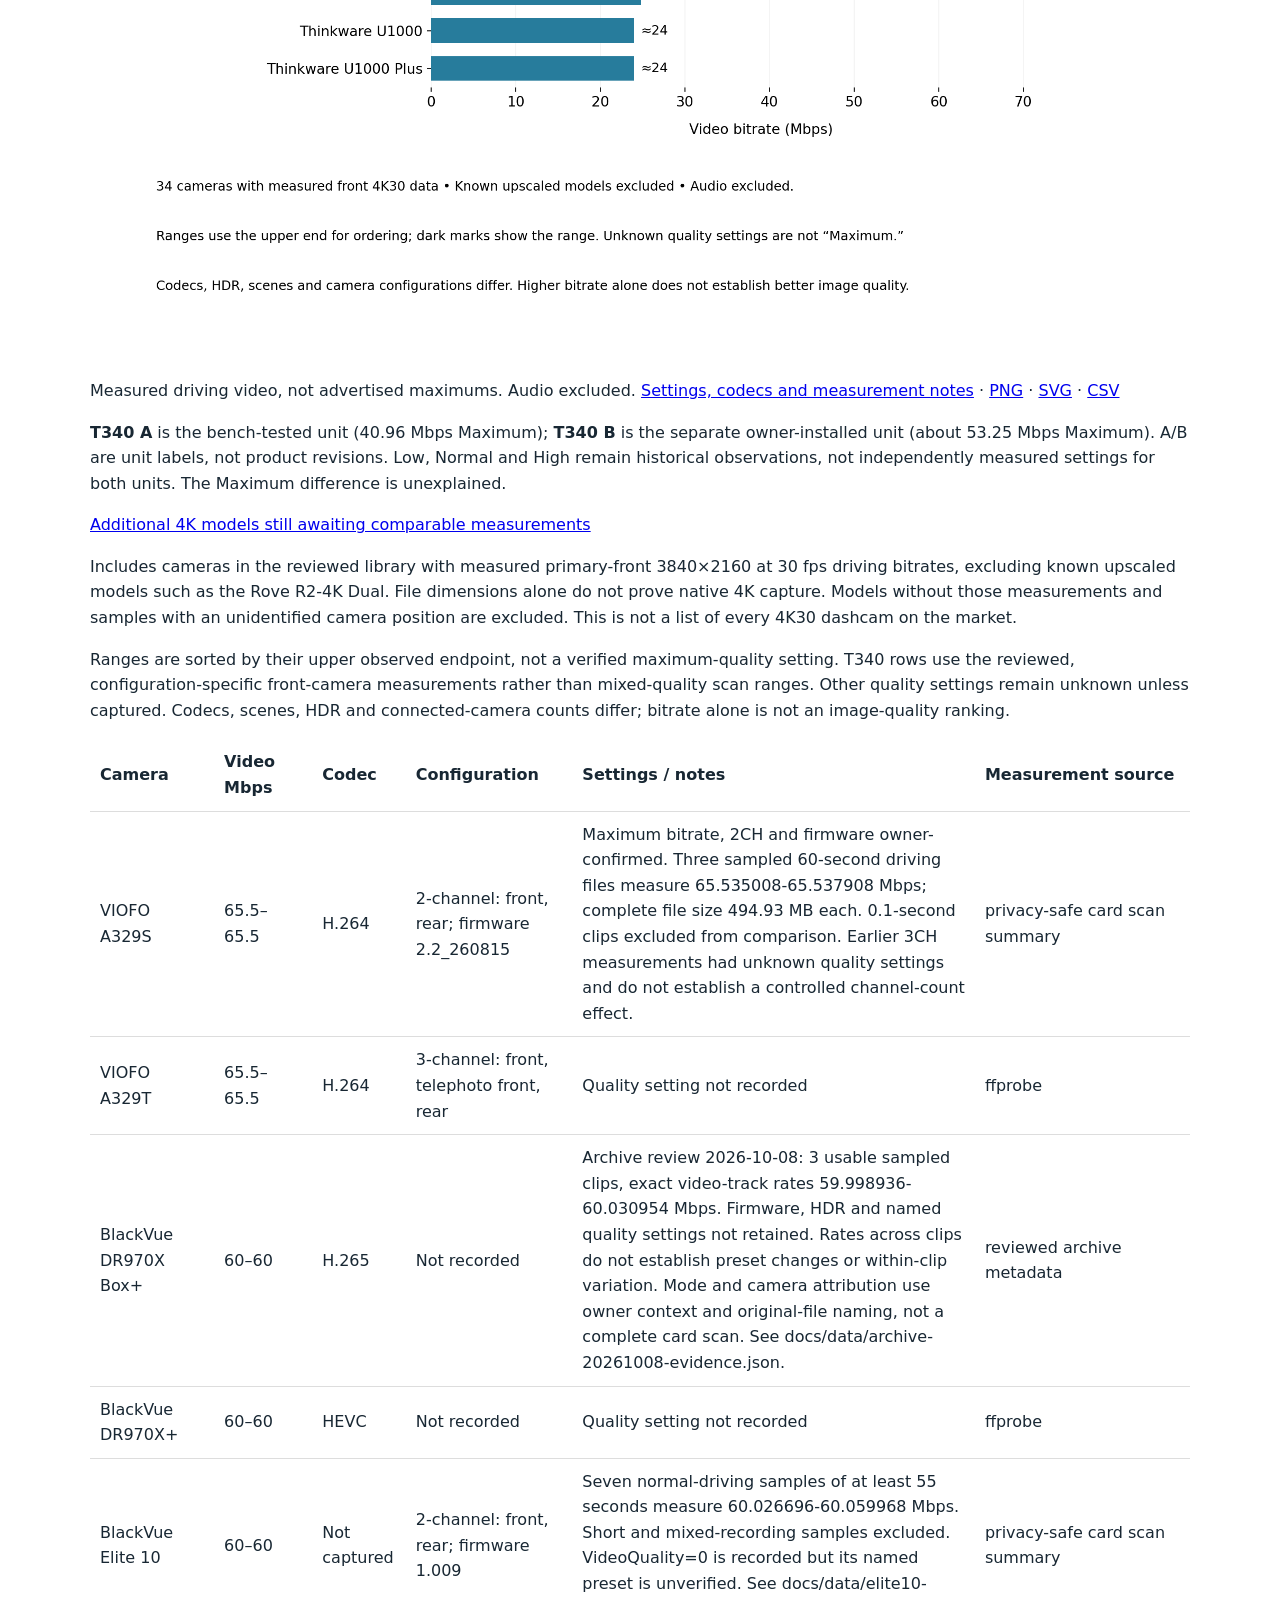
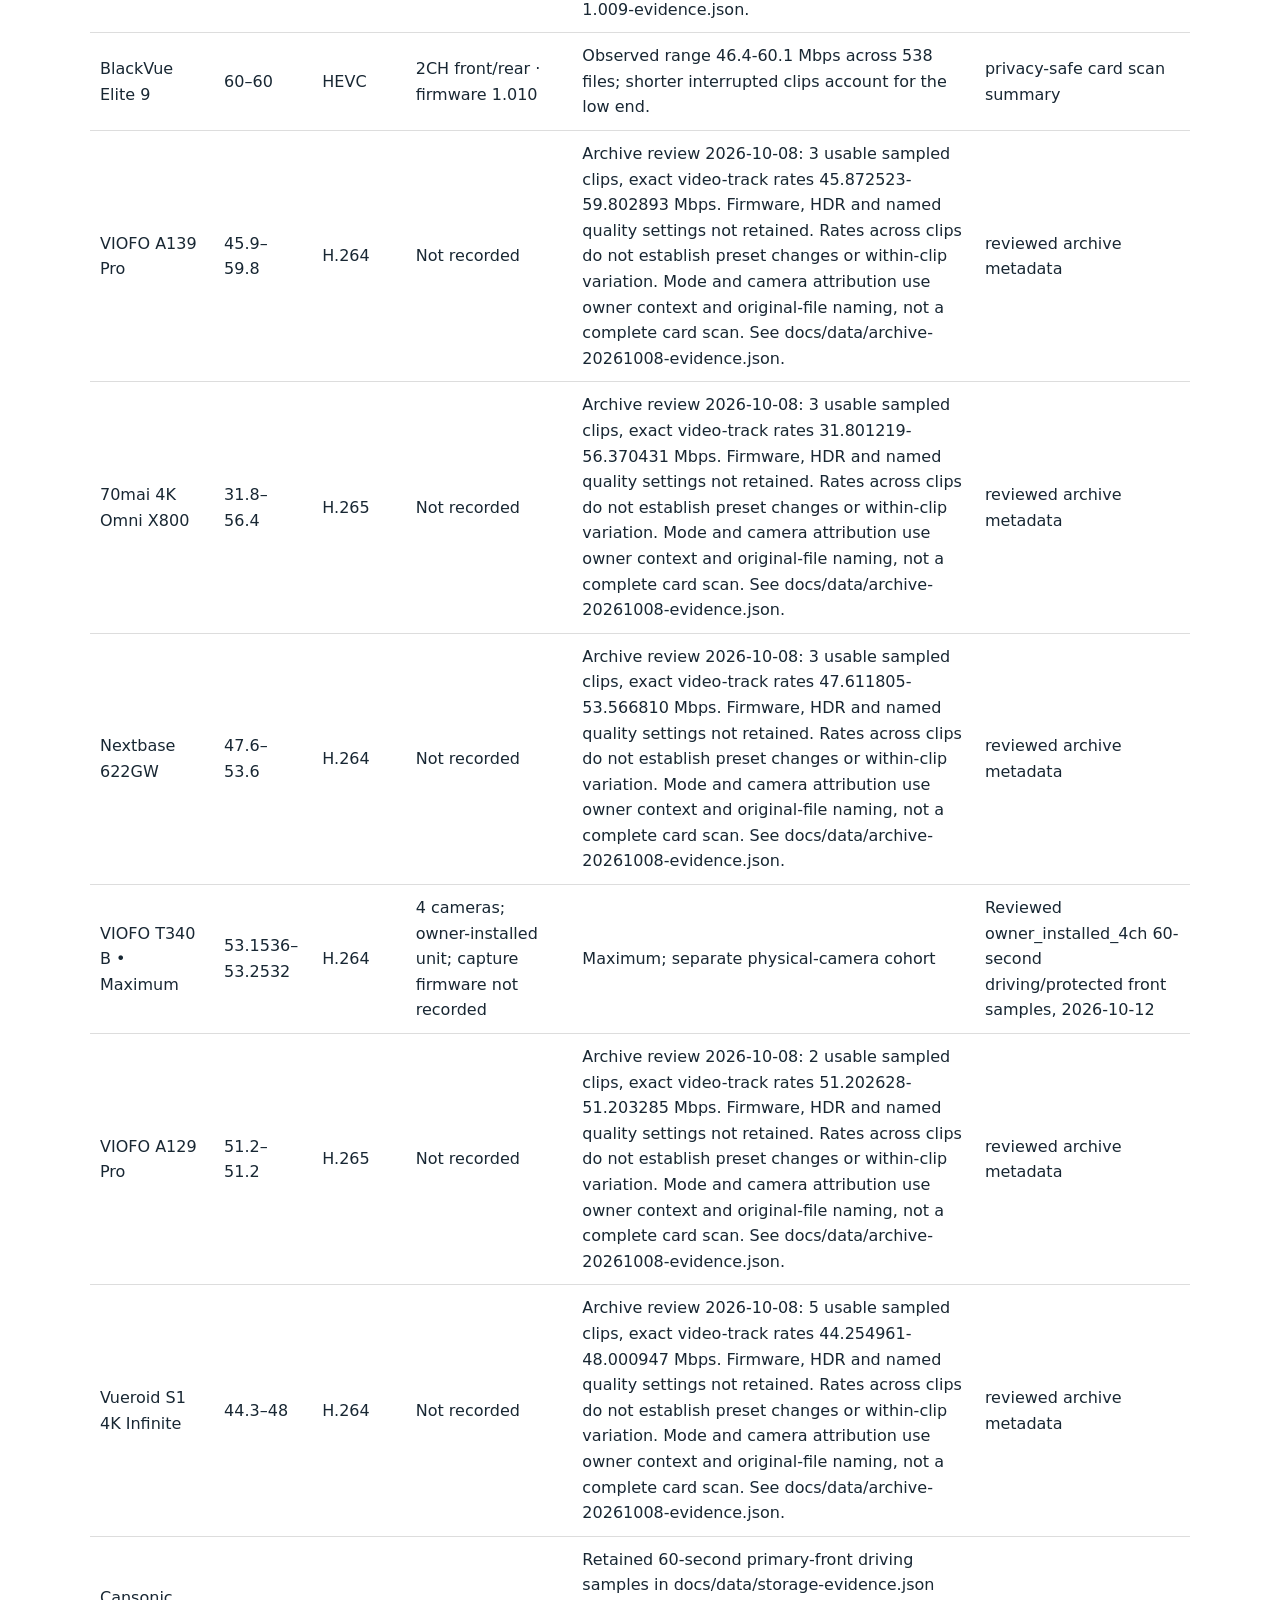
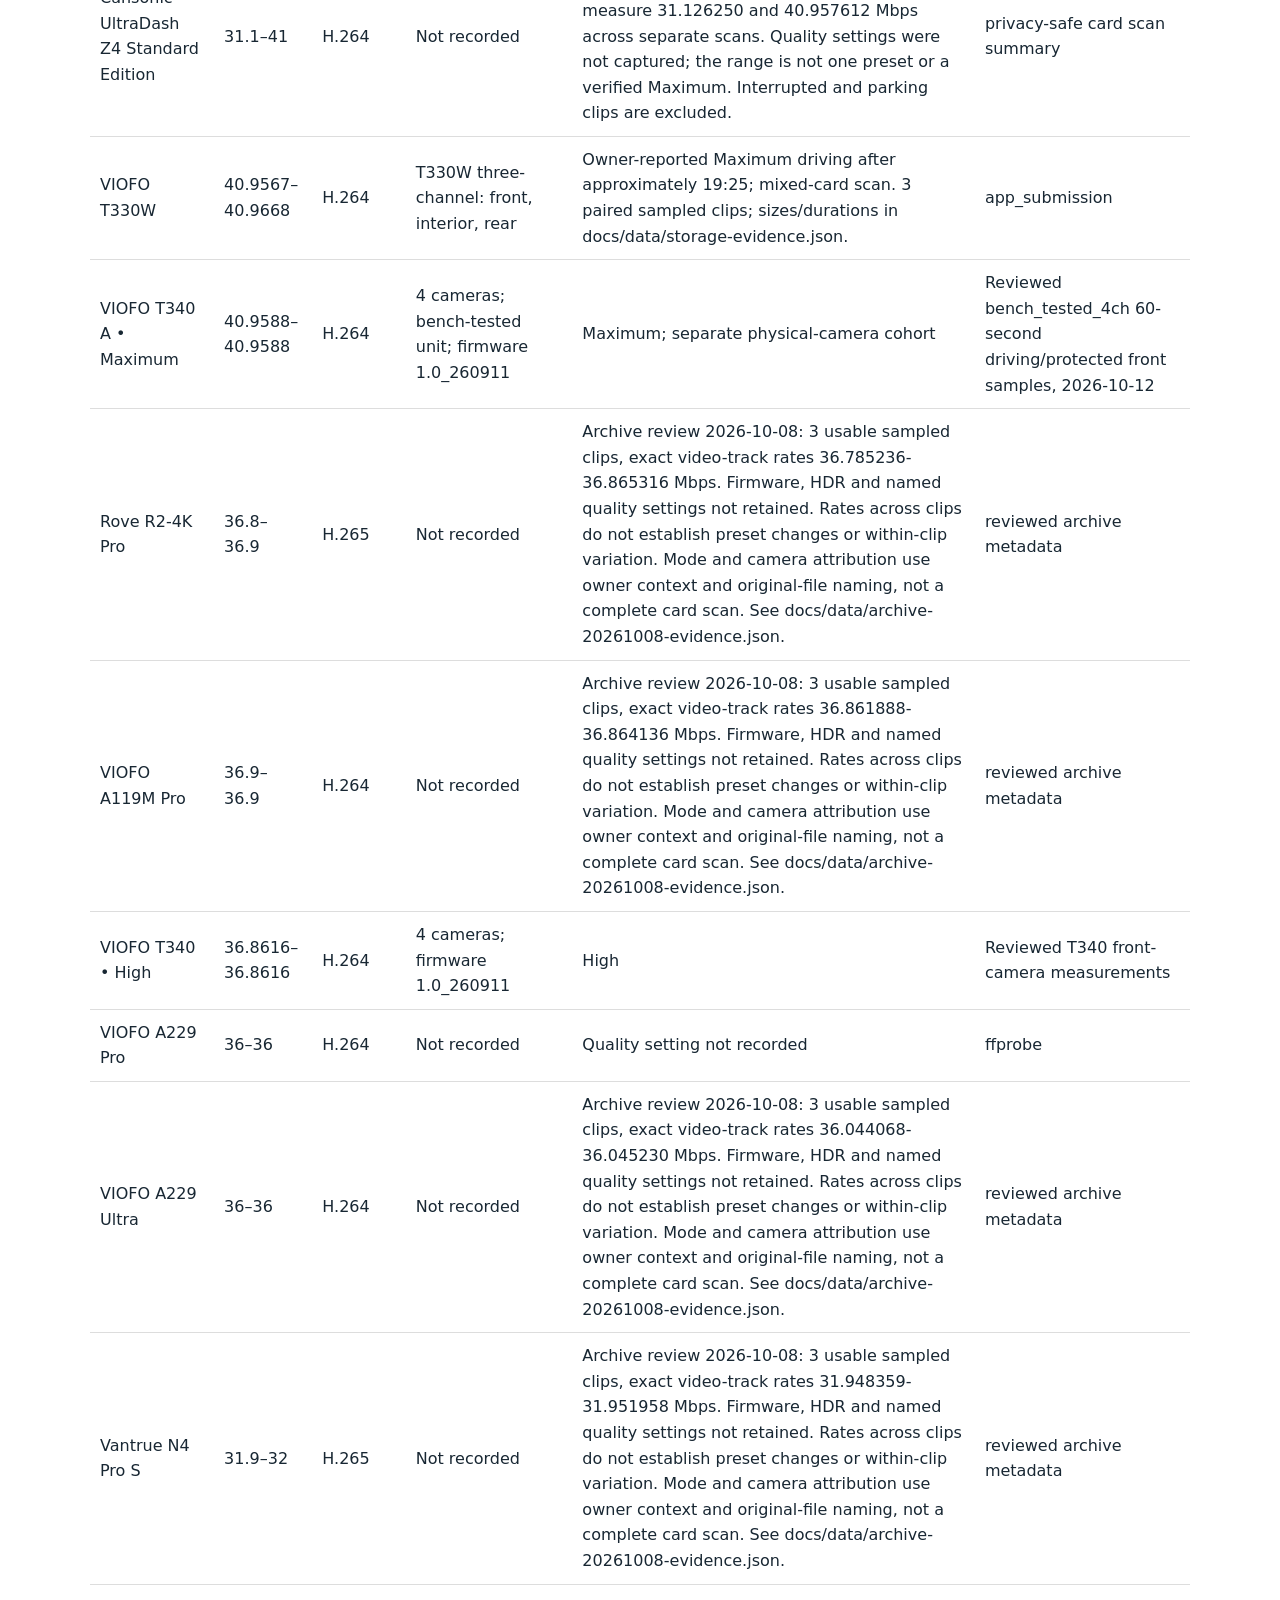
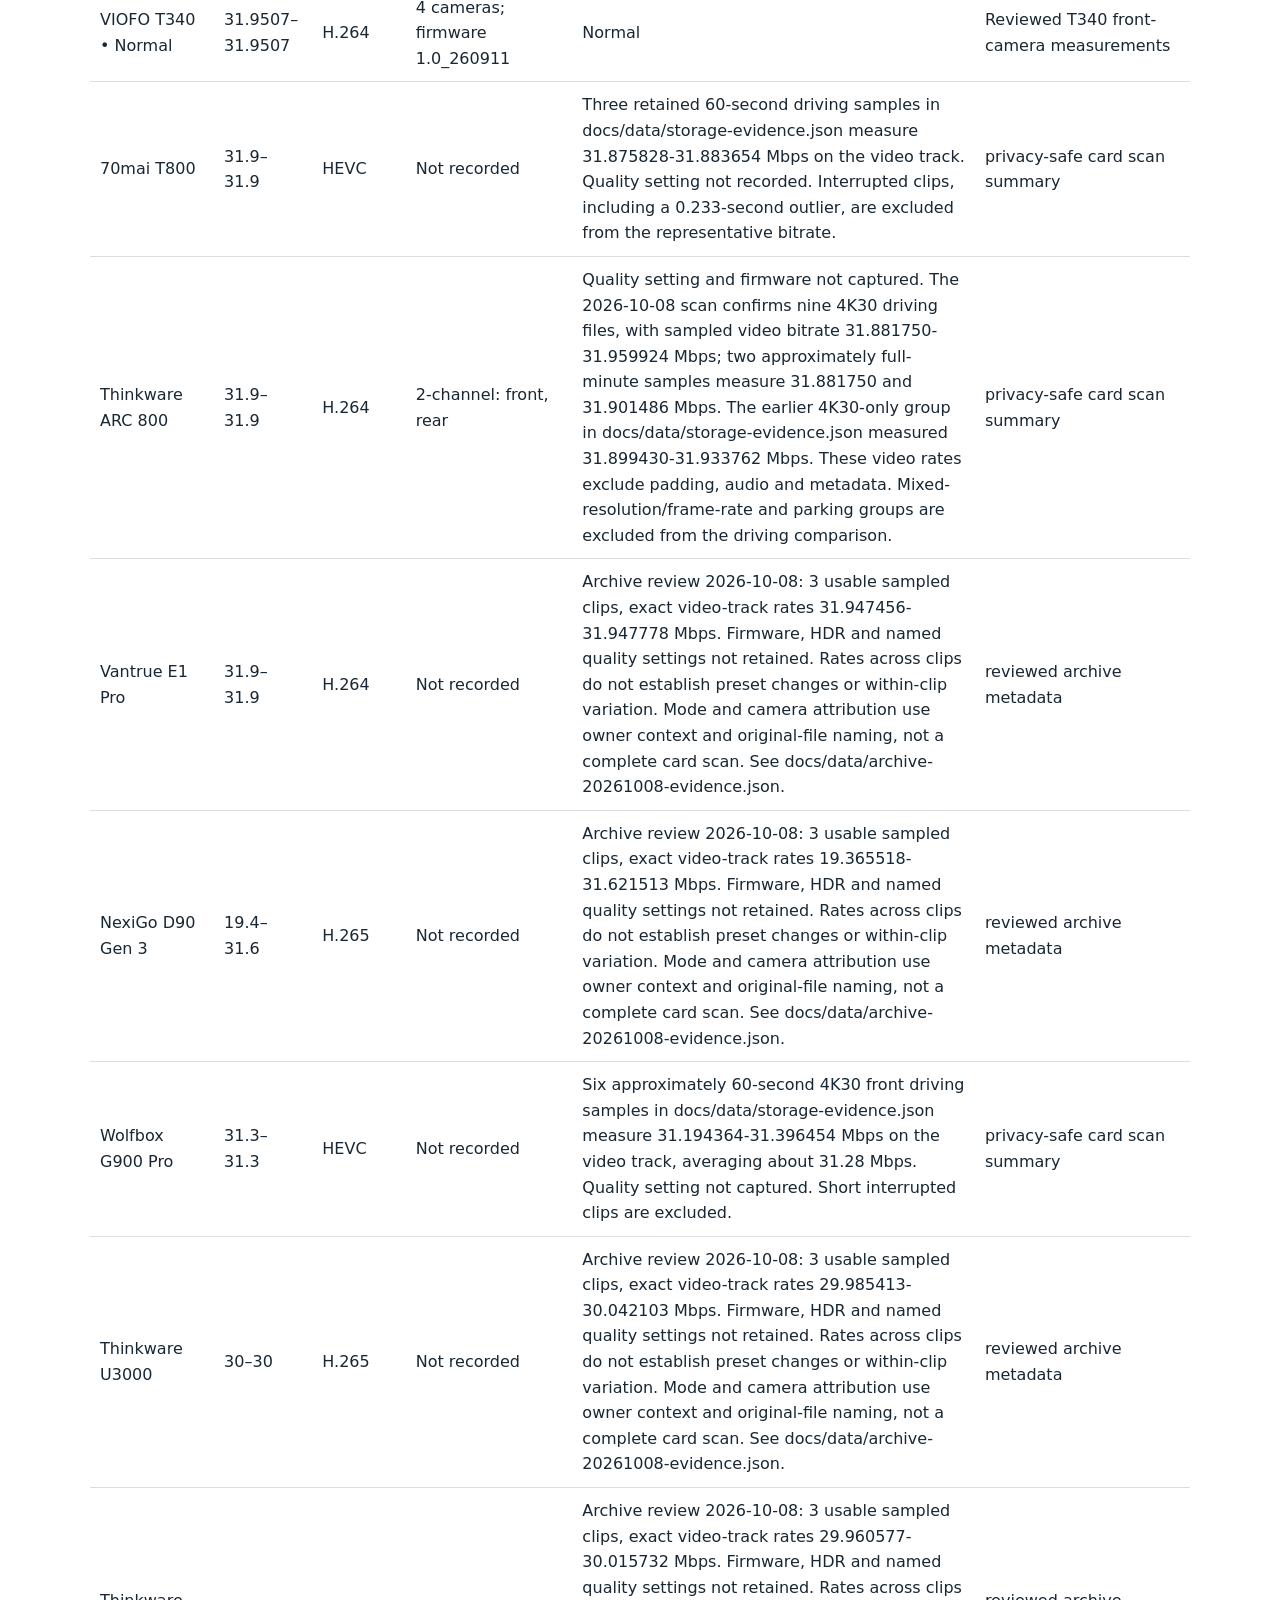
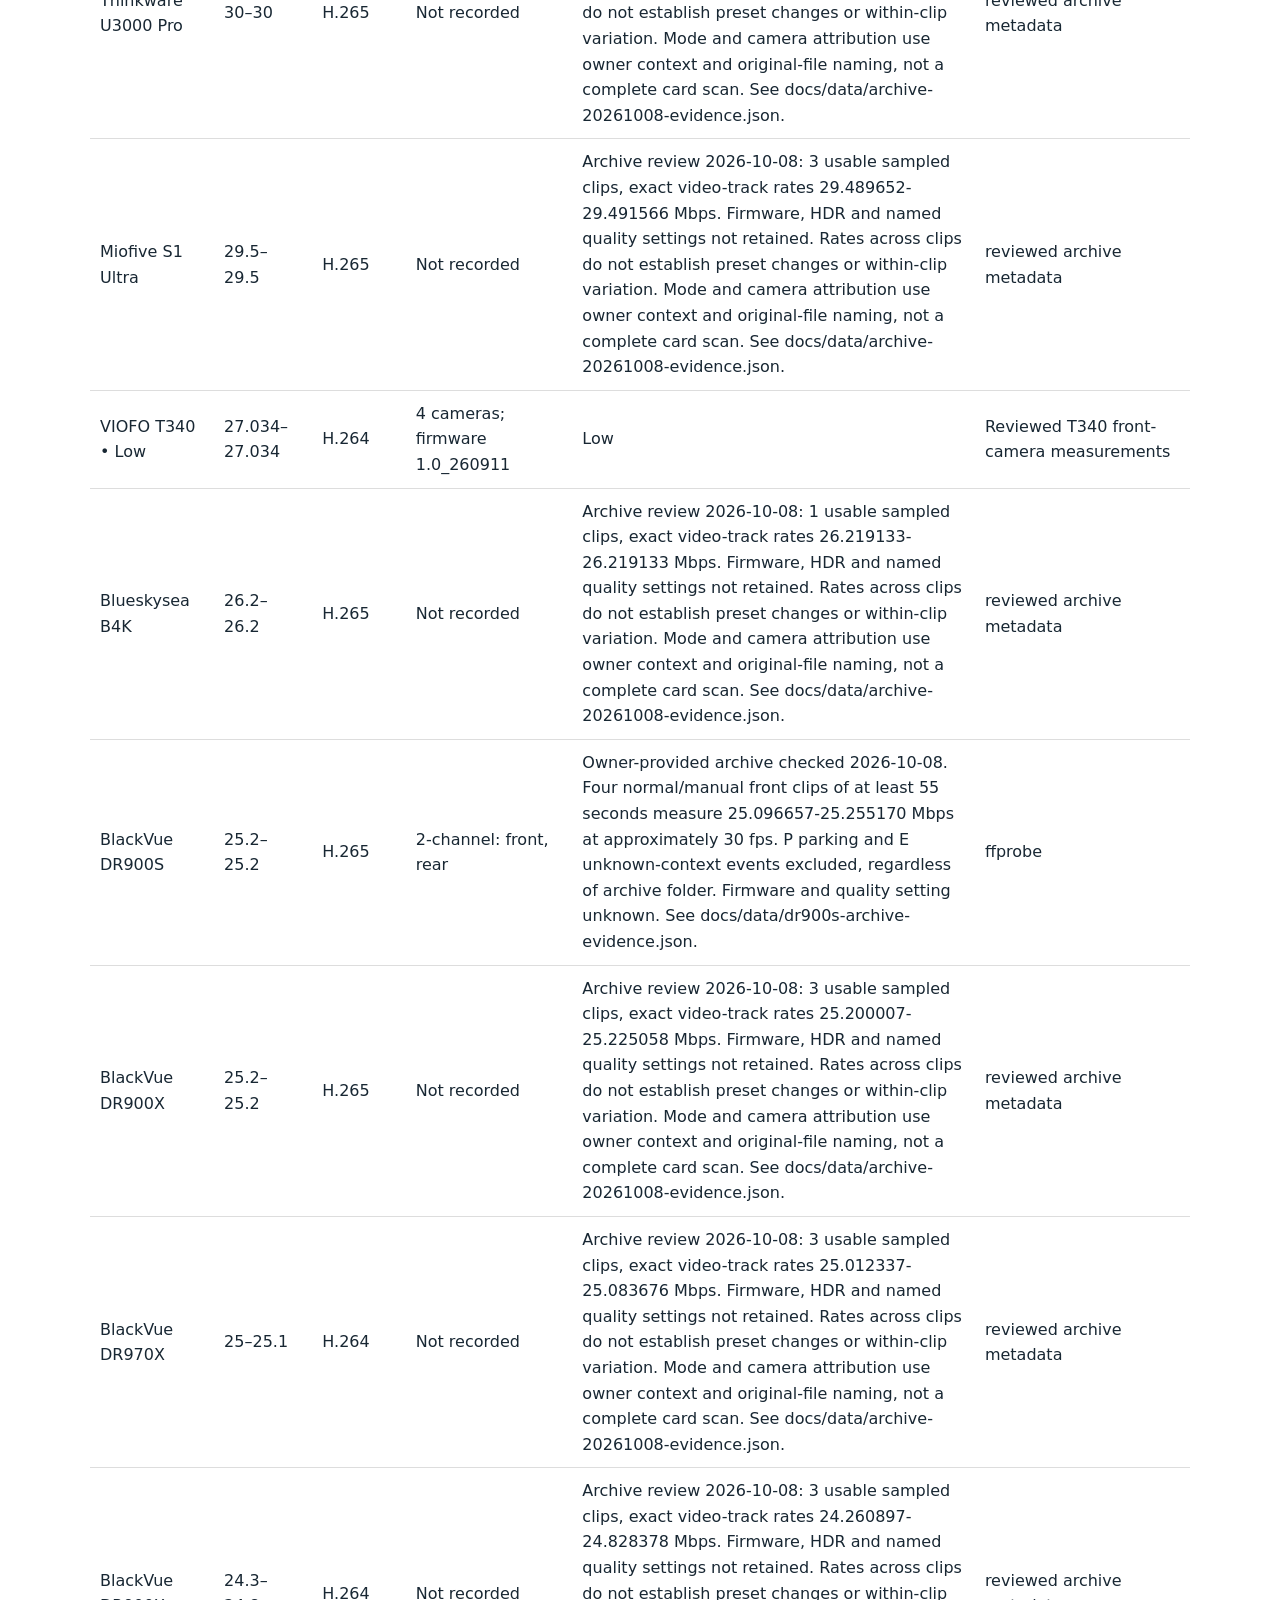
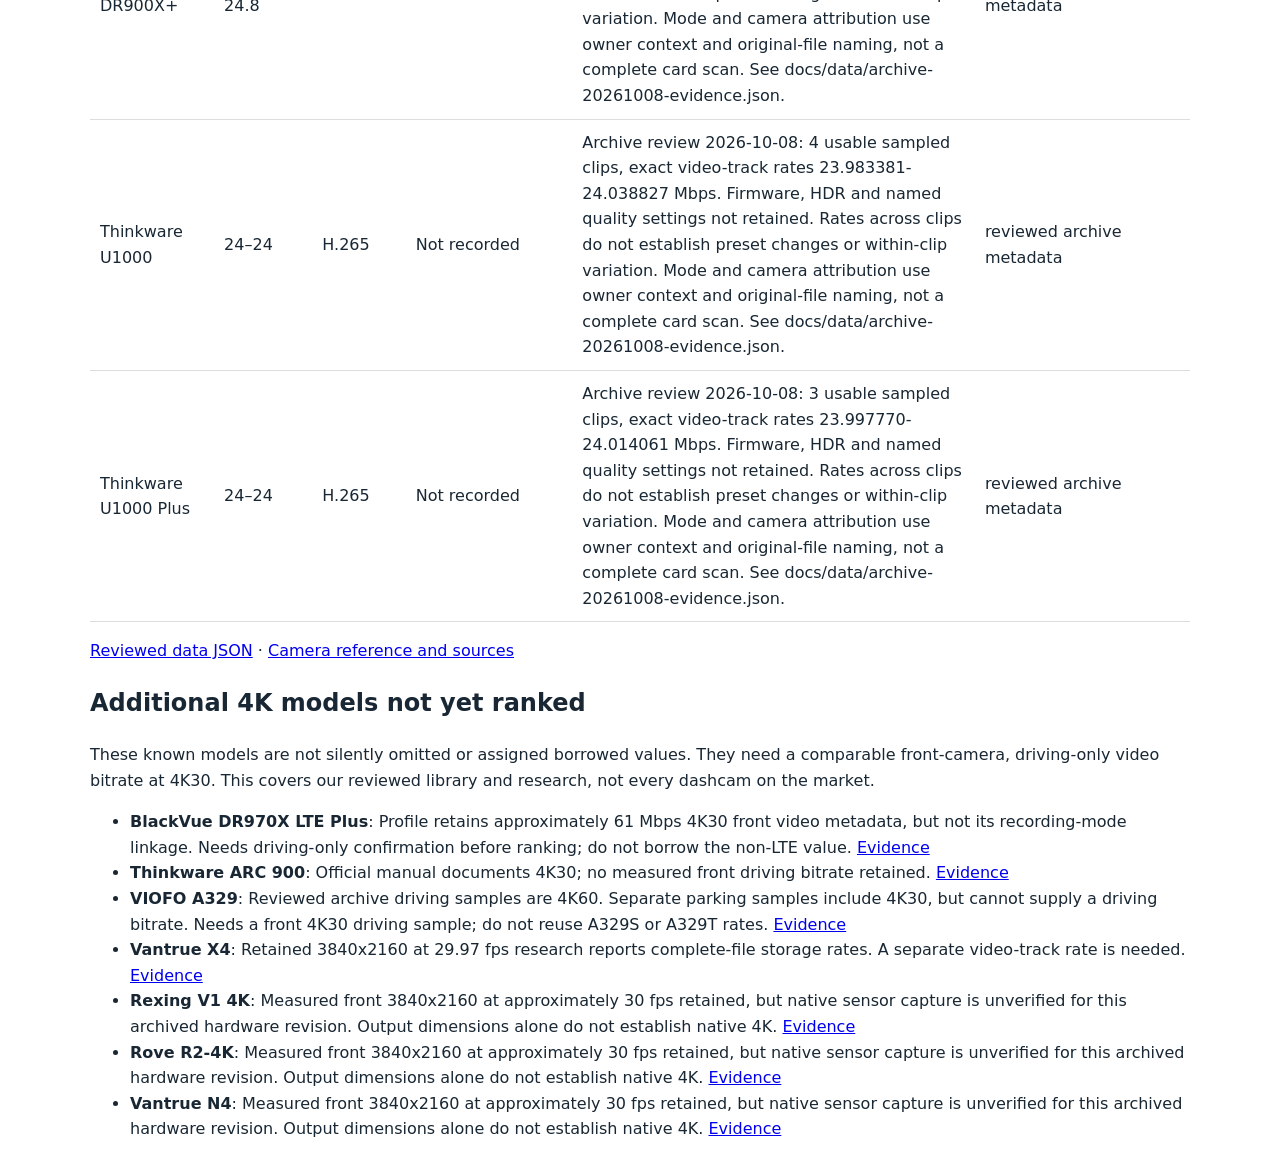
==== commit 74134bab: "Add selectable front-camera bitrate chart builder" ====
--- a/docs/4k30-comparison.html
+++ b/docs/4k30-comparison.html
@@ -1 +1 @@
-<!doctype html><html lang="en"><meta charset="utf-8"><meta name="viewport" content="width=device-width,initial-scale=1"><title>4K30 front-camera bitrate comparison</title><style>body{font:16px system-ui;max-width:1100px;margin:32px auto;padding:0 18px;line-height:1.6;color:#182733}img{width:100%;height:auto}.scroll{overflow:auto}table{border-collapse:collapse}td,th{padding:10px;text-align:left;border-bottom:1px solid #ddd}</style><a href="t340-comparison.html">T340 charts</a><section id="4k30-comparison"><h2>4K30 front-camera comparison</h2><a href="assets/4k30/comparison.png?v=c3441a467fca"><img src="assets/4k30/comparison.png?v=c3441a467fca" alt="Descending measured 4K30 front-camera video bitrates, highlighting T340 configurations" loading="lazy"></a><p>Measured driving video, not advertised maximums. Audio excluded. <a href="4k30-comparison.html">Settings, codecs and measurement notes</a> · <a href="assets/4k30/comparison.png?v=c3441a467fca">PNG</a> · <a href="assets/4k30/comparison.svg?v=e848c2f35e40">SVG</a> · <a href="assets/4k30/measurements.csv">CSV</a></p><p><strong>T340 A</strong> is the bench-tested unit (40.96 Mbps Maximum); <strong>T340 B</strong> is the separate owner-installed unit (about 53.25 Mbps Maximum). A/B are unit labels, not product revisions. Low, Normal and High remain historical observations, not independently measured settings for both units. The Maximum difference is unexplained.</p><p><a href="4k30-comparison.html#unranked">Additional 4K models still awaiting comparable measurements</a></p></section><p>Includes cameras in the reviewed library with measured primary-front 3840×2160 at 30 fps driving bitrates, excluding known upscaled models such as the Rove R2-4K Dual. File dimensions alone do not prove native 4K capture. Models without those measurements and samples with an unidentified camera position are excluded. This is not a list of every 4K30 dashcam on the market.</p><p>Ranges are sorted by their upper observed endpoint, not a verified maximum-quality setting. T340 rows use the reviewed, configuration-specific front-camera measurements rather than mixed-quality scan ranges. Other quality settings remain unknown unless captured. Codecs, scenes, HDR and connected-camera counts differ; bitrate alone is not an image-quality ranking.</p><div class="scroll"><table><tr><th>Camera</th><th>Video Mbps</th><th>Codec</th><th>Configuration</th><th>Settings / notes</th><th>Measurement source</th></tr><tr><td>VIOFO A329S</td><td>65.5–65.5</td><td>H.264</td><td>2-channel: front, rear; firmware 2.2_260815</td><td>Maximum bitrate, 2CH and firmware owner-confirmed. Three sampled 60-second driving files measure 65.535008-65.537908 Mbps; complete file size 494.93 MB each. 0.1-second clips excluded from comparison. Earlier 3CH measurements had unknown quality settings and do not establish a controlled channel-count effect.</td><td>privacy-safe card scan summary</td></tr><tr><td>VIOFO A329T</td><td>65.5–65.5</td><td>H.264</td><td>3-channel: front, telephoto front, rear</td><td>Quality setting not recorded</td><td>ffprobe</td></tr><tr><td>BlackVue DR970X Box+</td><td>60–60</td><td>H.265</td><td>Not recorded</td><td>Archive review 2026-10-08: 3 usable sampled clips, exact video-track rates 59.998936-60.030954 Mbps. Firmware, HDR and named quality settings not retained. Rates across clips do not establish preset changes or within-clip variation. Mode and camera attribution use owner context and original-file naming, not a complete card scan. See docs/data/archive-20261008-evidence.json.</td><td>reviewed archive metadata</td></tr><tr><td>BlackVue DR970X+</td><td>60–60</td><td>HEVC</td><td>Not recorded</td><td>Quality setting not recorded</td><td>ffprobe</td></tr><tr><td>BlackVue Elite 10</td><td>60–60</td><td>Not captured</td><td>2-channel: front, rear; firmware 1.009</td><td>Seven normal-driving samples of at least 55 seconds measure 60.026696-60.059968 Mbps. Short and mixed-recording samples excluded. VideoQuality=0 is recorded but its named preset is unverified. See docs/data/elite10-1.009-evidence.json.</td><td>privacy-safe card scan summary</td></tr><tr><td>BlackVue Elite 9</td><td>60–60</td><td>HEVC</td><td>2CH front/rear · firmware 1.010</td><td>Observed range 46.4-60.1 Mbps across 538 files; shorter interrupted clips account for the low end.</td><td>privacy-safe card scan summary</td></tr><tr><td>VIOFO A139 Pro</td><td>45.9–59.8</td><td>H.264</td><td>Not recorded</td><td>Archive review 2026-10-08: 3 usable sampled clips, exact video-track rates 45.872523-59.802893 Mbps. Firmware, HDR and named quality settings not retained. Rates across clips do not establish preset changes or within-clip variation. Mode and camera attribution use owner context and original-file naming, not a complete card scan. See docs/data/archive-20261008-evidence.json.</td><td>reviewed archive metadata</td></tr><tr><td>70mai 4K Omni X800</td><td>31.8–56.4</td><td>H.265</td><td>Not recorded</td><td>Archive review 2026-10-08: 3 usable sampled clips, exact video-track rates 31.801219-56.370431 Mbps. Firmware, HDR and named quality settings not retained. Rates across clips do not establish preset changes or within-clip variation. Mode and camera attribution use owner context and original-file naming, not a complete card scan. See docs/data/archive-20261008-evidence.json.</td><td>reviewed archive metadata</td></tr><tr><td>Nextbase 622GW</td><td>47.6–53.6</td><td>H.264</td><td>Not recorded</td><td>Archive review 2026-10-08: 3 usable sampled clips, exact video-track rates 47.611805-53.566810 Mbps. Firmware, HDR and named quality settings not retained. Rates across clips do not establish preset changes or within-clip variation. Mode and camera attribution use owner context and original-file naming, not a complete card scan. See docs/data/archive-20261008-evidence.json.</td><td>reviewed archive metadata</td></tr><tr><td>VIOFO T340 B • Maximum</td><td>53.1536–53.2532</td><td>H.264</td><td>4 cameras; owner-installed unit; capture firmware not recorded</td><td>Maximum; separate physical-camera cohort</td><td>Reviewed owner_installed_4ch 60-second driving/protected front samples, 2026-10-12</td></tr><tr><td>VIOFO A129 Pro</td><td>51.2–51.2</td><td>H.265</td><td>Not recorded</td><td>Archive review 2026-10-08: 2 usable sampled clips, exact video-track rates 51.202628-51.203285 Mbps. Firmware, HDR and named quality settings not retained. Rates across clips do not establish preset changes or within-clip variation. Mode and camera attribution use owner context and original-file naming, not a complete card scan. See docs/data/archive-20261008-evidence.json.</td><td>reviewed archive metadata</td></tr><tr><td>Vueroid S1 4K Infinite</td><td>44.3–48</td><td>H.264</td><td>Not recorded</td><td>Archive review 2026-10-08: 5 usable sampled clips, exact video-track rates 44.254961-48.000947 Mbps. Firmware, HDR and named quality settings not retained. Rates across clips do not establish preset changes or within-clip variation. Mode and camera attribution use owner context and original-file naming, not a complete card scan. See docs/data/archive-20261008-evidence.json.</td><td>reviewed archive metadata</td></tr><tr><td>Cansonic UltraDash Z4 Standard Edition</td><td>31.1–41</td><td>H.264</td><td>Not recorded</td><td>Retained 60-second primary-front driving samples in docs/data/storage-evidence.json measure 31.126250 and 40.957612 Mbps across separate scans. Quality settings were not captured; the range is not one preset or a verified Maximum. Interrupted and parking clips are excluded.</td><td>privacy-safe card scan summary</td></tr><tr><td>VIOFO T330W</td><td>40.9567–40.9668</td><td>H.264</td><td>T330W three-channel: front, interior, rear</td><td>Owner-reported Maximum driving after approximately 19:25; mixed-card scan. 3 paired sampled clips; sizes/durations in docs/data/storage-evidence.json.</td><td>app_submission</td></tr><tr><td>VIOFO T340 A • Maximum</td><td>40.9588–40.9588</td><td>H.264</td><td>4 cameras; bench-tested unit; firmware 1.0_260911</td><td>Maximum; separate physical-camera cohort</td><td>Reviewed bench_tested_4ch 60-second driving/protected front samples, 2026-10-12</td></tr><tr><td>Rove R2-4K Pro</td><td>36.8–36.9</td><td>H.265</td><td>Not recorded</td><td>Archive review 2026-10-08: 3 usable sampled clips, exact video-track rates 36.785236-36.865316 Mbps. Firmware, HDR and named quality settings not retained. Rates across clips do not establish preset changes or within-clip variation. Mode and camera attribution use owner context and original-file naming, not a complete card scan. See docs/data/archive-20261008-evidence.json.</td><td>reviewed archive metadata</td></tr><tr><td>VIOFO A119M Pro</td><td>36.9–36.9</td><td>H.264</td><td>Not recorded</td><td>Archive review 2026-10-08: 3 usable sampled clips, exact video-track rates 36.861888-36.864136 Mbps. Firmware, HDR and named quality settings not retained. Rates across clips do not establish preset changes or within-clip variation. Mode and camera attribution use owner context and original-file naming, not a complete card scan. See docs/data/archive-20261008-evidence.json.</td><td>reviewed archive metadata</td></tr><tr><td>VIOFO T340 • High</td><td>36.8616–36.8616</td><td>H.264</td><td>4 cameras; firmware 1.0_260911</td><td>High</td><td>Reviewed T340 front-camera measurements</td></tr><tr><td>VIOFO A229 Pro</td><td>36–36</td><td>H.264</td><td>Not recorded</td><td>Quality setting not recorded</td><td>ffprobe</td></tr><tr><td>VIOFO A229 Ultra</td><td>36–36</td><td>H.264</td><td>Not recorded</td><td>Archive review 2026-10-08: 3 usable sampled clips, exact video-track rates 36.044068-36.045230 Mbps. Firmware, HDR and named quality settings not retained. Rates across clips do not establish preset changes or within-clip variation. Mode and camera attribution use owner context and original-file naming, not a complete card scan. See docs/data/archive-20261008-evidence.json.</td><td>reviewed archive metadata</td></tr><tr><td>Vantrue N4 Pro S</td><td>31.9–32</td><td>H.265</td><td>Not recorded</td><td>Archive review 2026-10-08: 3 usable sampled clips, exact video-track rates 31.948359-31.951958 Mbps. Firmware, HDR and named quality settings not retained. Rates across clips do not establish preset changes or within-clip variation. Mode and camera attribution use owner context and original-file naming, not a complete card scan. See docs/data/archive-20261008-evidence.json.</td><td>reviewed archive metadata</td></tr><tr><td>VIOFO T340 • Normal</td><td>31.9507–31.9507</td><td>H.264</td><td>4 cameras; firmware 1.0_260911</td><td>Normal</td><td>Reviewed T340 front-camera measurements</td></tr><tr><td>70mai T800</td><td>31.9–31.9</td><td>HEVC</td><td>Not recorded</td><td>Three retained 60-second driving samples in docs/data/storage-evidence.json measure 31.875828-31.883654 Mbps on the video track. Quality setting not recorded. Interrupted clips, including a 0.233-second outlier, are excluded from the representative bitrate.</td><td>privacy-safe card scan summary</td></tr><tr><td>Thinkware ARC 800</td><td>31.9–31.9</td><td>H.264</td><td>2-channel: front, rear</td><td>Quality setting and firmware not captured. The 2026-10-08 scan confirms nine 4K30 driving files, with sampled video bitrate 31.881750-31.959924 Mbps; two approximately full-minute samples measure 31.881750 and 31.901486 Mbps. The earlier 4K30-only group in docs/data/storage-evidence.json measured 31.899430-31.933762 Mbps. These video rates exclude padding, audio and metadata. Mixed-resolution/frame-rate and parking groups are excluded from the driving comparison.</td><td>privacy-safe card scan summary</td></tr><tr><td>Vantrue E1 Pro</td><td>31.9–31.9</td><td>H.264</td><td>Not recorded</td><td>Archive review 2026-10-08: 3 usable sampled clips, exact video-track rates 31.947456-31.947778 Mbps. Firmware, HDR and named quality settings not retained. Rates across clips do not establish preset changes or within-clip variation. Mode and camera attribution use owner context and original-file naming, not a complete card scan. See docs/data/archive-20261008-evidence.json.</td><td>reviewed archive metadata</td></tr><tr><td>NexiGo D90 Gen 3</td><td>19.4–31.6</td><td>H.265</td><td>Not recorded</td><td>Archive review 2026-10-08: 3 usable sampled clips, exact video-track rates 19.365518-31.621513 Mbps. Firmware, HDR and named quality settings not retained. Rates across clips do not establish preset changes or within-clip variation. Mode and camera attribution use owner context and original-file naming, not a complete card scan. See docs/data/archive-20261008-evidence.json.</td><td>reviewed archive metadata</td></tr><tr><td>Wolfbox G900 Pro</td><td>31.3–31.3</td><td>HEVC</td><td>Not recorded</td><td>Six approximately 60-second 4K30 front driving samples in docs/data/storage-evidence.json measure 31.194364-31.396454 Mbps on the video track, averaging about 31.28 Mbps. Quality setting not captured. Short interrupted clips are excluded.</td><td>privacy-safe card scan summary</td></tr><tr><td>Thinkware U3000</td><td>30–30</td><td>H.265</td><td>Not recorded</td><td>Archive review 2026-10-08: 3 usable sampled clips, exact video-track rates 29.985413-30.042103 Mbps. Firmware, HDR and named quality settings not retained. Rates across clips do not establish preset changes or within-clip variation. Mode and camera attribution use owner context and original-file naming, not a complete card scan. See docs/data/archive-20261008-evidence.json.</td><td>reviewed archive metadata</td></tr><tr><td>Thinkware U3000 Pro</td><td>30–30</td><td>H.265</td><td>Not recorded</td><td>Archive review 2026-10-08: 3 usable sampled clips, exact video-track rates 29.960577-30.015732 Mbps. Firmware, HDR and named quality settings not retained. Rates across clips do not establish preset changes or within-clip variation. Mode and camera attribution use owner context and original-file naming, not a complete card scan. See docs/data/archive-20261008-evidence.json.</td><td>reviewed archive metadata</td></tr><tr><td>Miofive S1 Ultra</td><td>29.5–29.5</td><td>H.265</td><td>Not recorded</td><td>Archive review 2026-10-08: 3 usable sampled clips, exact video-track rates 29.489652-29.491566 Mbps. Firmware, HDR and named quality settings not retained. Rates across clips do not establish preset changes or within-clip variation. Mode and camera attribution use owner context and original-file naming, not a complete card scan. See docs/data/archive-20261008-evidence.json.</td><td>reviewed archive metadata</td></tr><tr><td>VIOFO T340 • Low</td><td>27.034–27.034</td><td>H.264</td><td>4 cameras; firmware 1.0_260911</td><td>Low</td><td>Reviewed T340 front-camera measurements</td></tr><tr><td>Blueskysea B4K</td><td>26.2–26.2</td><td>H.265</td><td>Not recorded</td><td>Archive review 2026-10-08: 1 usable sampled clips, exact video-track rates 26.219133-26.219133 Mbps. Firmware, HDR and named quality settings not retained. Rates across clips do not establish preset changes or within-clip variation. Mode and camera attribution use owner context and original-file naming, not a complete card scan. See docs/data/archive-20261008-evidence.json.</td><td>reviewed archive metadata</td></tr><tr><td>BlackVue DR900S</td><td>25.2–25.2</td><td>H.265</td><td>2-channel: front, rear</td><td>Owner-provided archive checked 2026-10-08. Four normal/manual front clips of at least 55 seconds measure 25.096657-25.255170 Mbps at approximately 30 fps. P parking and E unknown-context events excluded, regardless of archive folder. Firmware and quality setting unknown. See docs/data/dr900s-archive-evidence.json.</td><td>ffprobe</td></tr><tr><td>BlackVue DR900X</td><td>25.2–25.2</td><td>H.265</td><td>Not recorded</td><td>Archive review 2026-10-08: 3 usable sampled clips, exact video-track rates 25.200007-25.225058 Mbps. Firmware, HDR and named quality settings not retained. Rates across clips do not establish preset changes or within-clip variation. Mode and camera attribution use owner context and original-file naming, not a complete card scan. See docs/data/archive-20261008-evidence.json.</td><td>reviewed archive metadata</td></tr><tr><td>BlackVue DR970X</td><td>25–25.1</td><td>H.264</td><td>Not recorded</td><td>Archive review 2026-10-08: 3 usable sampled clips, exact video-track rates 25.012337-25.083676 Mbps. Firmware, HDR and named quality settings not retained. Rates across clips do not establish preset changes or within-clip variation. Mode and camera attribution use owner context and original-file naming, not a complete card scan. See docs/data/archive-20261008-evidence.json.</td><td>reviewed archive metadata</td></tr><tr><td>BlackVue DR900X+</td><td>24.3–24.8</td><td>H.264</td><td>Not recorded</td><td>Archive review 2026-10-08: 3 usable sampled clips, exact video-track rates 24.260897-24.828378 Mbps. Firmware, HDR and named quality settings not retained. Rates across clips do not establish preset changes or within-clip variation. Mode and camera attribution use owner context and original-file naming, not a complete card scan. See docs/data/archive-20261008-evidence.json.</td><td>reviewed archive metadata</td></tr><tr><td>Thinkware U1000</td><td>24–24</td><td>H.265</td><td>Not recorded</td><td>Archive review 2026-10-08: 4 usable sampled clips, exact video-track rates 23.983381-24.038827 Mbps. Firmware, HDR and named quality settings not retained. Rates across clips do not establish preset changes or within-clip variation. Mode and camera attribution use owner context and original-file naming, not a complete card scan. See docs/data/archive-20261008-evidence.json.</td><td>reviewed archive metadata</td></tr><tr><td>Thinkware U1000 Plus</td><td>24–24</td><td>H.265</td><td>Not recorded</td><td>Archive review 2026-10-08: 3 usable sampled clips, exact video-track rates 23.997770-24.014061 Mbps. Firmware, HDR and named quality settings not retained. Rates across clips do not establish preset changes or within-clip variation. Mode and camera attribution use owner context and original-file naming, not a complete card scan. See docs/data/archive-20261008-evidence.json.</td><td>reviewed archive metadata</td></tr></table></div><p><a href="data/4k30-comparison.json">Reviewed data JSON</a> · <a href="./">Camera reference and sources</a></p><section id="unranked"><h2>Additional 4K models not yet ranked</h2><p>These known models are not silently omitted or assigned borrowed values. They need a comparable front-camera, driving-only video bitrate at 4K30. This covers our reviewed library and research, not every dashcam on the market.</p><ul><li><strong>BlackVue DR970X LTE Plus</strong>: Profile retains approximately 61 Mbps 4K30 front video metadata, but not its recording-mode linkage. Needs driving-only confirmation before ranking; do not borrow the non-LTE value. <a href="https://github.com/vortexopenclaw/dashcam-camera-profiles/blob/main/profiles/blackvue-dr970x-lte-plus.json">Evidence</a></li><li><strong>Thinkware ARC 900</strong>: Official manual documents 4K30; no measured front driving bitrate retained. <a href="https://download2.inavi.com/dashcam/ARC900/manual/arc900_manual_english_20251031.pdf">Evidence</a></li><li><strong>VIOFO A329</strong>: Reviewed archive driving samples are 4K60. Separate parking samples include 4K30, but cannot supply a driving bitrate. Needs a front 4K30 driving sample; do not reuse A329S or A329T rates. <a href="https://github.com/vortexopenclaw/dashcam-camera-profiles/blob/main/profiles/viofo-a329.json">Evidence</a></li><li><strong>Vantrue X4</strong>: Retained 3840x2160 at 29.97 fps research reports complete-file storage rates. A separate video-track rate is needed. <a href="https://github.com/vortexopenclaw/dashcam-offloader/blob/main/docs/video-metadata-reference.md">Evidence</a></li><li><strong>Rexing V1 4K</strong>: Measured front 3840x2160 at approximately 30 fps retained, but native sensor capture is unverified for this archived hardware revision. Output dimensions alone do not establish native 4K. <a href="https://github.com/vortexopenclaw/dashcam-camera-profiles/blob/main/profiles/rexing-v1-4k.json">Evidence</a></li><li><strong>Rove R2-4K</strong>: Measured front 3840x2160 at approximately 30 fps retained, but native sensor capture is unverified for this archived hardware revision. Output dimensions alone do not establish native 4K. <a href="https://github.com/vortexopenclaw/dashcam-camera-profiles/blob/main/profiles/metadata-only-rove-r2-4k.json">Evidence</a></li><li><strong>Vantrue N4</strong>: Measured front 3840x2160 at approximately 30 fps retained, but native sensor capture is unverified for this archived hardware revision. Output dimensions alone do not establish native 4K. <a href="https://github.com/vortexopenclaw/dashcam-camera-profiles/blob/main/profiles/vantrue-n4.json">Evidence</a></li></ul></section></html>
+<!doctype html><html lang="en"><meta charset="utf-8"><meta name="viewport" content="width=device-width,initial-scale=1"><title>4K30 front-camera bitrate comparison</title><style>body{font:16px system-ui;max-width:1100px;margin:32px auto;padding:0 18px;line-height:1.6;color:#182733}img{width:100%;height:auto}.scroll{overflow:auto}table{border-collapse:collapse}td,th{padding:10px;text-align:left;border-bottom:1px solid #ddd}</style><a href="t340-comparison.html">T340 charts</a><section id="4k30-comparison"><h2>4K30 front-camera comparison</h2><p><a href="bitrate-charts.html">Build your own chart: choose cameras and export PNG/SVG</a></p><a href="assets/4k30/comparison.png?v=c3441a467fca"><img src="assets/4k30/comparison.png?v=c3441a467fca" alt="Descending measured 4K30 front-camera video bitrates, highlighting T340 configurations" loading="lazy"></a><p>Measured driving video, not advertised maximums. Audio excluded. <a href="4k30-comparison.html">Settings, codecs and measurement notes</a> · <a href="assets/4k30/comparison.png?v=c3441a467fca">PNG</a> · <a href="assets/4k30/comparison.svg?v=e848c2f35e40">SVG</a> · <a href="assets/4k30/measurements.csv">CSV</a></p><p><strong>T340 A</strong> is the bench-tested unit (40.96 Mbps Maximum); <strong>T340 B</strong> is the separate owner-installed unit (about 53.25 Mbps Maximum). A/B are unit labels, not product revisions. Low, Normal and High remain historical observations, not independently measured settings for both units. The Maximum difference is unexplained.</p><p><a href="4k30-comparison.html#unranked">Additional 4K models still awaiting comparable measurements</a></p></section><p>Includes cameras in the reviewed library with measured primary-front 3840×2160 at 30 fps driving bitrates, excluding known upscaled models such as the Rove R2-4K Dual. File dimensions alone do not prove native 4K capture. Models without those measurements and samples with an unidentified camera position are excluded. This is not a list of every 4K30 dashcam on the market.</p><p>Ranges are sorted by their upper observed endpoint, not a verified maximum-quality setting. T340 rows use the reviewed, configuration-specific front-camera measurements rather than mixed-quality scan ranges. Other quality settings remain unknown unless captured. Codecs, scenes, HDR and connected-camera counts differ; bitrate alone is not an image-quality ranking.</p><div class="scroll"><table><tr><th>Camera</th><th>Video Mbps</th><th>Codec</th><th>Configuration</th><th>Settings / notes</th><th>Measurement source</th></tr><tr><td>VIOFO A329S</td><td>65.5–65.5</td><td>H.264</td><td>2-channel: front, rear; firmware 2.2_260815</td><td>Maximum bitrate, 2CH and firmware owner-confirmed. Three sampled 60-second driving files measure 65.535008-65.537908 Mbps; complete file size 494.93 MB each. 0.1-second clips excluded from comparison. Earlier 3CH measurements had unknown quality settings and do not establish a controlled channel-count effect.</td><td>privacy-safe card scan summary</td></tr><tr><td>VIOFO A329T</td><td>65.5–65.5</td><td>H.264</td><td>3-channel: front, telephoto front, rear</td><td>Quality setting not recorded</td><td>ffprobe</td></tr><tr><td>BlackVue DR970X Box+</td><td>60–60</td><td>H.265</td><td>Not recorded</td><td>Archive review 2026-10-08: 3 usable sampled clips, exact video-track rates 59.998936-60.030954 Mbps. Firmware, HDR and named quality settings not retained. Rates across clips do not establish preset changes or within-clip variation. Mode and camera attribution use owner context and original-file naming, not a complete card scan. See docs/data/archive-20261008-evidence.json.</td><td>reviewed archive metadata</td></tr><tr><td>BlackVue DR970X+</td><td>60–60</td><td>HEVC</td><td>Not recorded</td><td>Quality setting not recorded</td><td>ffprobe</td></tr><tr><td>BlackVue Elite 10</td><td>60–60</td><td>Not captured</td><td>2-channel: front, rear; firmware 1.009</td><td>Seven normal-driving samples of at least 55 seconds measure 60.026696-60.059968 Mbps. Short and mixed-recording samples excluded. VideoQuality=0 is recorded but its named preset is unverified. See docs/data/elite10-1.009-evidence.json.</td><td>privacy-safe card scan summary</td></tr><tr><td>BlackVue Elite 9</td><td>60–60</td><td>HEVC</td><td>2CH front/rear · firmware 1.010</td><td>Observed range 46.4-60.1 Mbps across 538 files; shorter interrupted clips account for the low end.</td><td>privacy-safe card scan summary</td></tr><tr><td>VIOFO A139 Pro</td><td>45.9–59.8</td><td>H.264</td><td>Not recorded</td><td>Archive review 2026-10-08: 3 usable sampled clips, exact video-track rates 45.872523-59.802893 Mbps. Firmware, HDR and named quality settings not retained. Rates across clips do not establish preset changes or within-clip variation. Mode and camera attribution use owner context and original-file naming, not a complete card scan. See docs/data/archive-20261008-evidence.json.</td><td>reviewed archive metadata</td></tr><tr><td>70mai 4K Omni X800</td><td>31.8–56.4</td><td>H.265</td><td>Not recorded</td><td>Archive review 2026-10-08: 3 usable sampled clips, exact video-track rates 31.801219-56.370431 Mbps. Firmware, HDR and named quality settings not retained. Rates across clips do not establish preset changes or within-clip variation. Mode and camera attribution use owner context and original-file naming, not a complete card scan. See docs/data/archive-20261008-evidence.json.</td><td>reviewed archive metadata</td></tr><tr><td>Nextbase 622GW</td><td>47.6–53.6</td><td>H.264</td><td>Not recorded</td><td>Archive review 2026-10-08: 3 usable sampled clips, exact video-track rates 47.611805-53.566810 Mbps. Firmware, HDR and named quality settings not retained. Rates across clips do not establish preset changes or within-clip variation. Mode and camera attribution use owner context and original-file naming, not a complete card scan. See docs/data/archive-20261008-evidence.json.</td><td>reviewed archive metadata</td></tr><tr><td>VIOFO T340 B • Maximum</td><td>53.1536–53.2532</td><td>H.264</td><td>4 cameras; owner-installed unit; capture firmware not recorded</td><td>Maximum; separate physical-camera cohort</td><td>Reviewed owner_installed_4ch 60-second driving/protected front samples, 2026-10-12</td></tr><tr><td>VIOFO A129 Pro</td><td>51.2–51.2</td><td>H.265</td><td>Not recorded</td><td>Archive review 2026-10-08: 2 usable sampled clips, exact video-track rates 51.202628-51.203285 Mbps. Firmware, HDR and named quality settings not retained. Rates across clips do not establish preset changes or within-clip variation. Mode and camera attribution use owner context and original-file naming, not a complete card scan. See docs/data/archive-20261008-evidence.json.</td><td>reviewed archive metadata</td></tr><tr><td>Vueroid S1 4K Infinite</td><td>44.3–48</td><td>H.264</td><td>Not recorded</td><td>Archive review 2026-10-08: 5 usable sampled clips, exact video-track rates 44.254961-48.000947 Mbps. Firmware, HDR and named quality settings not retained. Rates across clips do not establish preset changes or within-clip variation. Mode and camera attribution use owner context and original-file naming, not a complete card scan. See docs/data/archive-20261008-evidence.json.</td><td>reviewed archive metadata</td></tr><tr><td>Cansonic UltraDash Z4 Standard Edition</td><td>31.1–41</td><td>H.264</td><td>Not recorded</td><td>Retained 60-second primary-front driving samples in docs/data/storage-evidence.json measure 31.126250 and 40.957612 Mbps across separate scans. Quality settings were not captured; the range is not one preset or a verified Maximum. Interrupted and parking clips are excluded.</td><td>privacy-safe card scan summary</td></tr><tr><td>VIOFO T330W</td><td>40.9567–40.9668</td><td>H.264</td><td>T330W three-channel: front, interior, rear</td><td>Owner-reported Maximum driving after approximately 19:25; mixed-card scan. 3 paired sampled clips; sizes/durations in docs/data/storage-evidence.json.</td><td>app_submission</td></tr><tr><td>VIOFO T340 A • Maximum</td><td>40.9588–40.9588</td><td>H.264</td><td>4 cameras; bench-tested unit; firmware 1.0_260911</td><td>Maximum; separate physical-camera cohort</td><td>Reviewed bench_tested_4ch 60-second driving/protected front samples, 2026-10-12</td></tr><tr><td>Rove R2-4K Pro</td><td>36.8–36.9</td><td>H.265</td><td>Not recorded</td><td>Archive review 2026-10-08: 3 usable sampled clips, exact video-track rates 36.785236-36.865316 Mbps. Firmware, HDR and named quality settings not retained. Rates across clips do not establish preset changes or within-clip variation. Mode and camera attribution use owner context and original-file naming, not a complete card scan. See docs/data/archive-20261008-evidence.json.</td><td>reviewed archive metadata</td></tr><tr><td>VIOFO A119M Pro</td><td>36.9–36.9</td><td>H.264</td><td>Not recorded</td><td>Archive review 2026-10-08: 3 usable sampled clips, exact video-track rates 36.861888-36.864136 Mbps. Firmware, HDR and named quality settings not retained. Rates across clips do not establish preset changes or within-clip variation. Mode and camera attribution use owner context and original-file naming, not a complete card scan. See docs/data/archive-20261008-evidence.json.</td><td>reviewed archive metadata</td></tr><tr><td>VIOFO T340 • High</td><td>36.8616–36.8616</td><td>H.264</td><td>4 cameras; firmware 1.0_260911</td><td>High</td><td>Reviewed T340 front-camera measurements</td></tr><tr><td>VIOFO A229 Pro</td><td>36–36</td><td>H.264</td><td>Not recorded</td><td>Quality setting not recorded</td><td>ffprobe</td></tr><tr><td>VIOFO A229 Ultra</td><td>36–36</td><td>H.264</td><td>Not recorded</td><td>Archive review 2026-10-08: 3 usable sampled clips, exact video-track rates 36.044068-36.045230 Mbps. Firmware, HDR and named quality settings not retained. Rates across clips do not establish preset changes or within-clip variation. Mode and camera attribution use owner context and original-file naming, not a complete card scan. See docs/data/archive-20261008-evidence.json.</td><td>reviewed archive metadata</td></tr><tr><td>Vantrue N4 Pro S</td><td>31.9–32</td><td>H.265</td><td>Not recorded</td><td>Archive review 2026-10-08: 3 usable sampled clips, exact video-track rates 31.948359-31.951958 Mbps. Firmware, HDR and named quality settings not retained. Rates across clips do not establish preset changes or within-clip variation. Mode and camera attribution use owner context and original-file naming, not a complete card scan. See docs/data/archive-20261008-evidence.json.</td><td>reviewed archive metadata</td></tr><tr><td>VIOFO T340 • Normal</td><td>31.9507–31.9507</td><td>H.264</td><td>4 cameras; firmware 1.0_260911</td><td>Normal</td><td>Reviewed T340 front-camera measurements</td></tr><tr><td>70mai T800</td><td>31.9–31.9</td><td>HEVC</td><td>Not recorded</td><td>Three retained 60-second driving samples in docs/data/storage-evidence.json measure 31.875828-31.883654 Mbps on the video track. Quality setting not recorded. Interrupted clips, including a 0.233-second outlier, are excluded from the representative bitrate.</td><td>privacy-safe card scan summary</td></tr><tr><td>Thinkware ARC 800</td><td>31.9–31.9</td><td>H.264</td><td>2-channel: front, rear</td><td>Quality setting and firmware not captured. The 2026-10-08 scan confirms nine 4K30 driving files, with sampled video bitrate 31.881750-31.959924 Mbps; two approximately full-minute samples measure 31.881750 and 31.901486 Mbps. The earlier 4K30-only group in docs/data/storage-evidence.json measured 31.899430-31.933762 Mbps. These video rates exclude padding, audio and metadata. Mixed-resolution/frame-rate and parking groups are excluded from the driving comparison.</td><td>privacy-safe card scan summary</td></tr><tr><td>Vantrue E1 Pro</td><td>31.9–31.9</td><td>H.264</td><td>Not recorded</td><td>Archive review 2026-10-08: 3 usable sampled clips, exact video-track rates 31.947456-31.947778 Mbps. Firmware, HDR and named quality settings not retained. Rates across clips do not establish preset changes or within-clip variation. Mode and camera attribution use owner context and original-file naming, not a complete card scan. See docs/data/archive-20261008-evidence.json.</td><td>reviewed archive metadata</td></tr><tr><td>NexiGo D90 Gen 3</td><td>19.4–31.6</td><td>H.265</td><td>Not recorded</td><td>Archive review 2026-10-08: 3 usable sampled clips, exact video-track rates 19.365518-31.621513 Mbps. Firmware, HDR and named quality settings not retained. Rates across clips do not establish preset changes or within-clip variation. Mode and camera attribution use owner context and original-file naming, not a complete card scan. See docs/data/archive-20261008-evidence.json.</td><td>reviewed archive metadata</td></tr><tr><td>Wolfbox G900 Pro</td><td>31.3–31.3</td><td>HEVC</td><td>Not recorded</td><td>Six approximately 60-second 4K30 front driving samples in docs/data/storage-evidence.json measure 31.194364-31.396454 Mbps on the video track, averaging about 31.28 Mbps. Quality setting not captured. Short interrupted clips are excluded.</td><td>privacy-safe card scan summary</td></tr><tr><td>Thinkware U3000</td><td>30–30</td><td>H.265</td><td>Not recorded</td><td>Archive review 2026-10-08: 3 usable sampled clips, exact video-track rates 29.985413-30.042103 Mbps. Firmware, HDR and named quality settings not retained. Rates across clips do not establish preset changes or within-clip variation. Mode and camera attribution use owner context and original-file naming, not a complete card scan. See docs/data/archive-20261008-evidence.json.</td><td>reviewed archive metadata</td></tr><tr><td>Thinkware U3000 Pro</td><td>30–30</td><td>H.265</td><td>Not recorded</td><td>Archive review 2026-10-08: 3 usable sampled clips, exact video-track rates 29.960577-30.015732 Mbps. Firmware, HDR and named quality settings not retained. Rates across clips do not establish preset changes or within-clip variation. Mode and camera attribution use owner context and original-file naming, not a complete card scan. See docs/data/archive-20261008-evidence.json.</td><td>reviewed archive metadata</td></tr><tr><td>Miofive S1 Ultra</td><td>29.5–29.5</td><td>H.265</td><td>Not recorded</td><td>Archive review 2026-10-08: 3 usable sampled clips, exact video-track rates 29.489652-29.491566 Mbps. Firmware, HDR and named quality settings not retained. Rates across clips do not establish preset changes or within-clip variation. Mode and camera attribution use owner context and original-file naming, not a complete card scan. See docs/data/archive-20261008-evidence.json.</td><td>reviewed archive metadata</td></tr><tr><td>VIOFO T340 • Low</td><td>27.034–27.034</td><td>H.264</td><td>4 cameras; firmware 1.0_260911</td><td>Low</td><td>Reviewed T340 front-camera measurements</td></tr><tr><td>Blueskysea B4K</td><td>26.2–26.2</td><td>H.265</td><td>Not recorded</td><td>Archive review 2026-10-08: 1 usable sampled clips, exact video-track rates 26.219133-26.219133 Mbps. Firmware, HDR and named quality settings not retained. Rates across clips do not establish preset changes or within-clip variation. Mode and camera attribution use owner context and original-file naming, not a complete card scan. See docs/data/archive-20261008-evidence.json.</td><td>reviewed archive metadata</td></tr><tr><td>BlackVue DR900S</td><td>25.2–25.2</td><td>H.265</td><td>2-channel: front, rear</td><td>Owner-provided archive checked 2026-10-08. Four normal/manual front clips of at least 55 seconds measure 25.096657-25.255170 Mbps at approximately 30 fps. P parking and E unknown-context events excluded, regardless of archive folder. Firmware and quality setting unknown. See docs/data/dr900s-archive-evidence.json.</td><td>ffprobe</td></tr><tr><td>BlackVue DR900X</td><td>25.2–25.2</td><td>H.265</td><td>Not recorded</td><td>Archive review 2026-10-08: 3 usable sampled clips, exact video-track rates 25.200007-25.225058 Mbps. Firmware, HDR and named quality settings not retained. Rates across clips do not establish preset changes or within-clip variation. Mode and camera attribution use owner context and original-file naming, not a complete card scan. See docs/data/archive-20261008-evidence.json.</td><td>reviewed archive metadata</td></tr><tr><td>BlackVue DR970X</td><td>25–25.1</td><td>H.264</td><td>Not recorded</td><td>Archive review 2026-10-08: 3 usable sampled clips, exact video-track rates 25.012337-25.083676 Mbps. Firmware, HDR and named quality settings not retained. Rates across clips do not establish preset changes or within-clip variation. Mode and camera attribution use owner context and original-file naming, not a complete card scan. See docs/data/archive-20261008-evidence.json.</td><td>reviewed archive metadata</td></tr><tr><td>BlackVue DR900X+</td><td>24.3–24.8</td><td>H.264</td><td>Not recorded</td><td>Archive review 2026-10-08: 3 usable sampled clips, exact video-track rates 24.260897-24.828378 Mbps. Firmware, HDR and named quality settings not retained. Rates across clips do not establish preset changes or within-clip variation. Mode and camera attribution use owner context and original-file naming, not a complete card scan. See docs/data/archive-20261008-evidence.json.</td><td>reviewed archive metadata</td></tr><tr><td>Thinkware U1000</td><td>24–24</td><td>H.265</td><td>Not recorded</td><td>Archive review 2026-10-08: 4 usable sampled clips, exact video-track rates 23.983381-24.038827 Mbps. Firmware, HDR and named quality settings not retained. Rates across clips do not establish preset changes or within-clip variation. Mode and camera attribution use owner context and original-file naming, not a complete card scan. See docs/data/archive-20261008-evidence.json.</td><td>reviewed archive metadata</td></tr><tr><td>Thinkware U1000 Plus</td><td>24–24</td><td>H.265</td><td>Not recorded</td><td>Archive review 2026-10-08: 3 usable sampled clips, exact video-track rates 23.997770-24.014061 Mbps. Firmware, HDR and named quality settings not retained. Rates across clips do not establish preset changes or within-clip variation. Mode and camera attribution use owner context and original-file naming, not a complete card scan. See docs/data/archive-20261008-evidence.json.</td><td>reviewed archive metadata</td></tr></table></div><p><a href="data/4k30-comparison.json">Reviewed data JSON</a> · <a href="./">Camera reference and sources</a></p><section id="unranked"><h2>Additional 4K models not yet ranked</h2><p>These known models are not silently omitted or assigned borrowed values. They need a comparable front-camera, driving-only video bitrate at 4K30. This covers our reviewed library and research, not every dashcam on the market.</p><ul><li><strong>BlackVue DR970X LTE Plus</strong>: Profile retains approximately 61 Mbps 4K30 front video metadata, but not its recording-mode linkage. Needs driving-only confirmation before ranking; do not borrow the non-LTE value. <a href="https://github.com/vortexopenclaw/dashcam-camera-profiles/blob/main/profiles/blackvue-dr970x-lte-plus.json">Evidence</a></li><li><strong>Thinkware ARC 900</strong>: Official manual documents 4K30; no measured front driving bitrate retained. <a href="https://download2.inavi.com/dashcam/ARC900/manual/arc900_manual_english_20251031.pdf">Evidence</a></li><li><strong>VIOFO A329</strong>: Reviewed archive driving samples are 4K60. Separate parking samples include 4K30, but cannot supply a driving bitrate. Needs a front 4K30 driving sample; do not reuse A329S or A329T rates. <a href="https://github.com/vortexopenclaw/dashcam-camera-profiles/blob/main/profiles/viofo-a329.json">Evidence</a></li><li><strong>Vantrue X4</strong>: Retained 3840x2160 at 29.97 fps research reports complete-file storage rates. A separate video-track rate is needed. <a href="https://github.com/vortexopenclaw/dashcam-offloader/blob/main/docs/video-metadata-reference.md">Evidence</a></li><li><strong>Rexing V1 4K</strong>: Measured front 3840x2160 at approximately 30 fps retained, but native sensor capture is unverified for this archived hardware revision. Output dimensions alone do not establish native 4K. <a href="https://github.com/vortexopenclaw/dashcam-camera-profiles/blob/main/profiles/rexing-v1-4k.json">Evidence</a></li><li><strong>Rove R2-4K</strong>: Measured front 3840x2160 at approximately 30 fps retained, but native sensor capture is unverified for this archived hardware revision. Output dimensions alone do not establish native 4K. <a href="https://github.com/vortexopenclaw/dashcam-camera-profiles/blob/main/profiles/metadata-only-rove-r2-4k.json">Evidence</a></li><li><strong>Vantrue N4</strong>: Measured front 3840x2160 at approximately 30 fps retained, but native sensor capture is unverified for this archived hardware revision. Output dimensions alone do not establish native 4K. <a href="https://github.com/vortexopenclaw/dashcam-camera-profiles/blob/main/profiles/vantrue-n4.json">Evidence</a></li></ul></section></html>
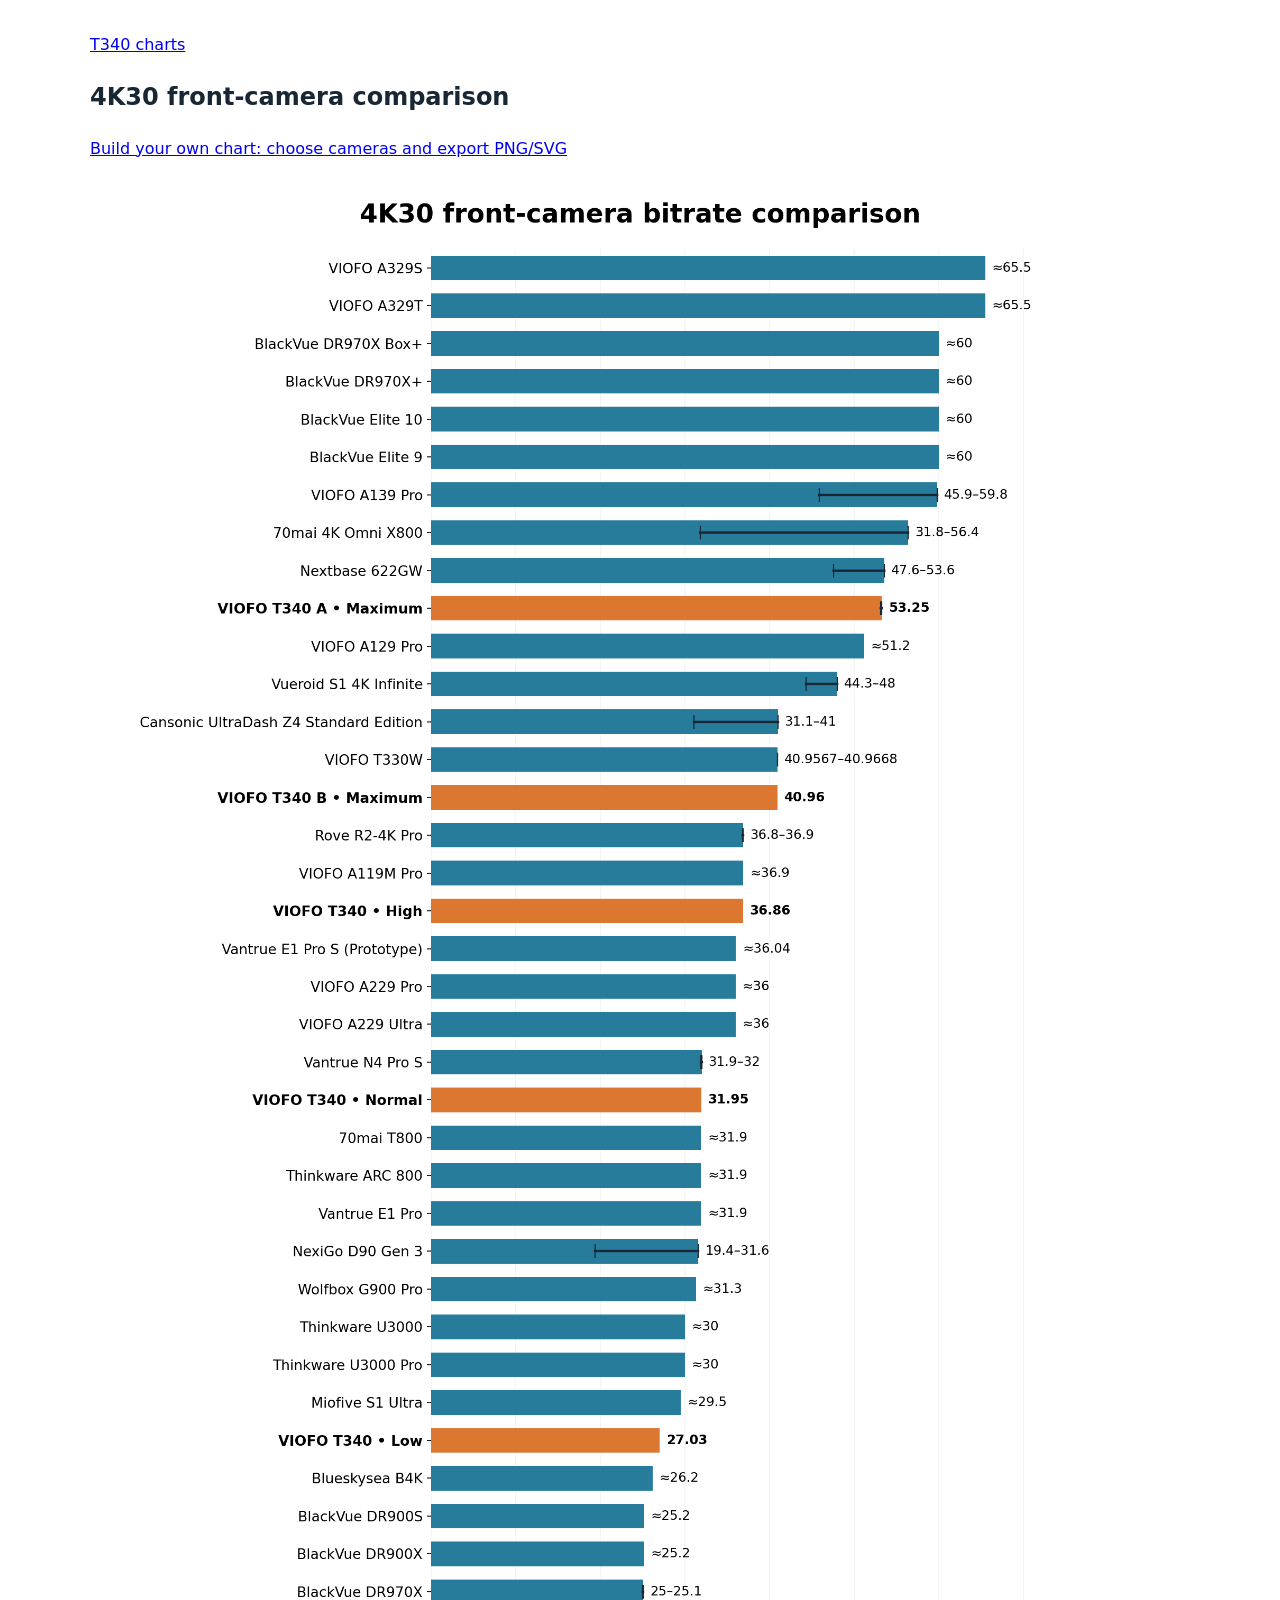
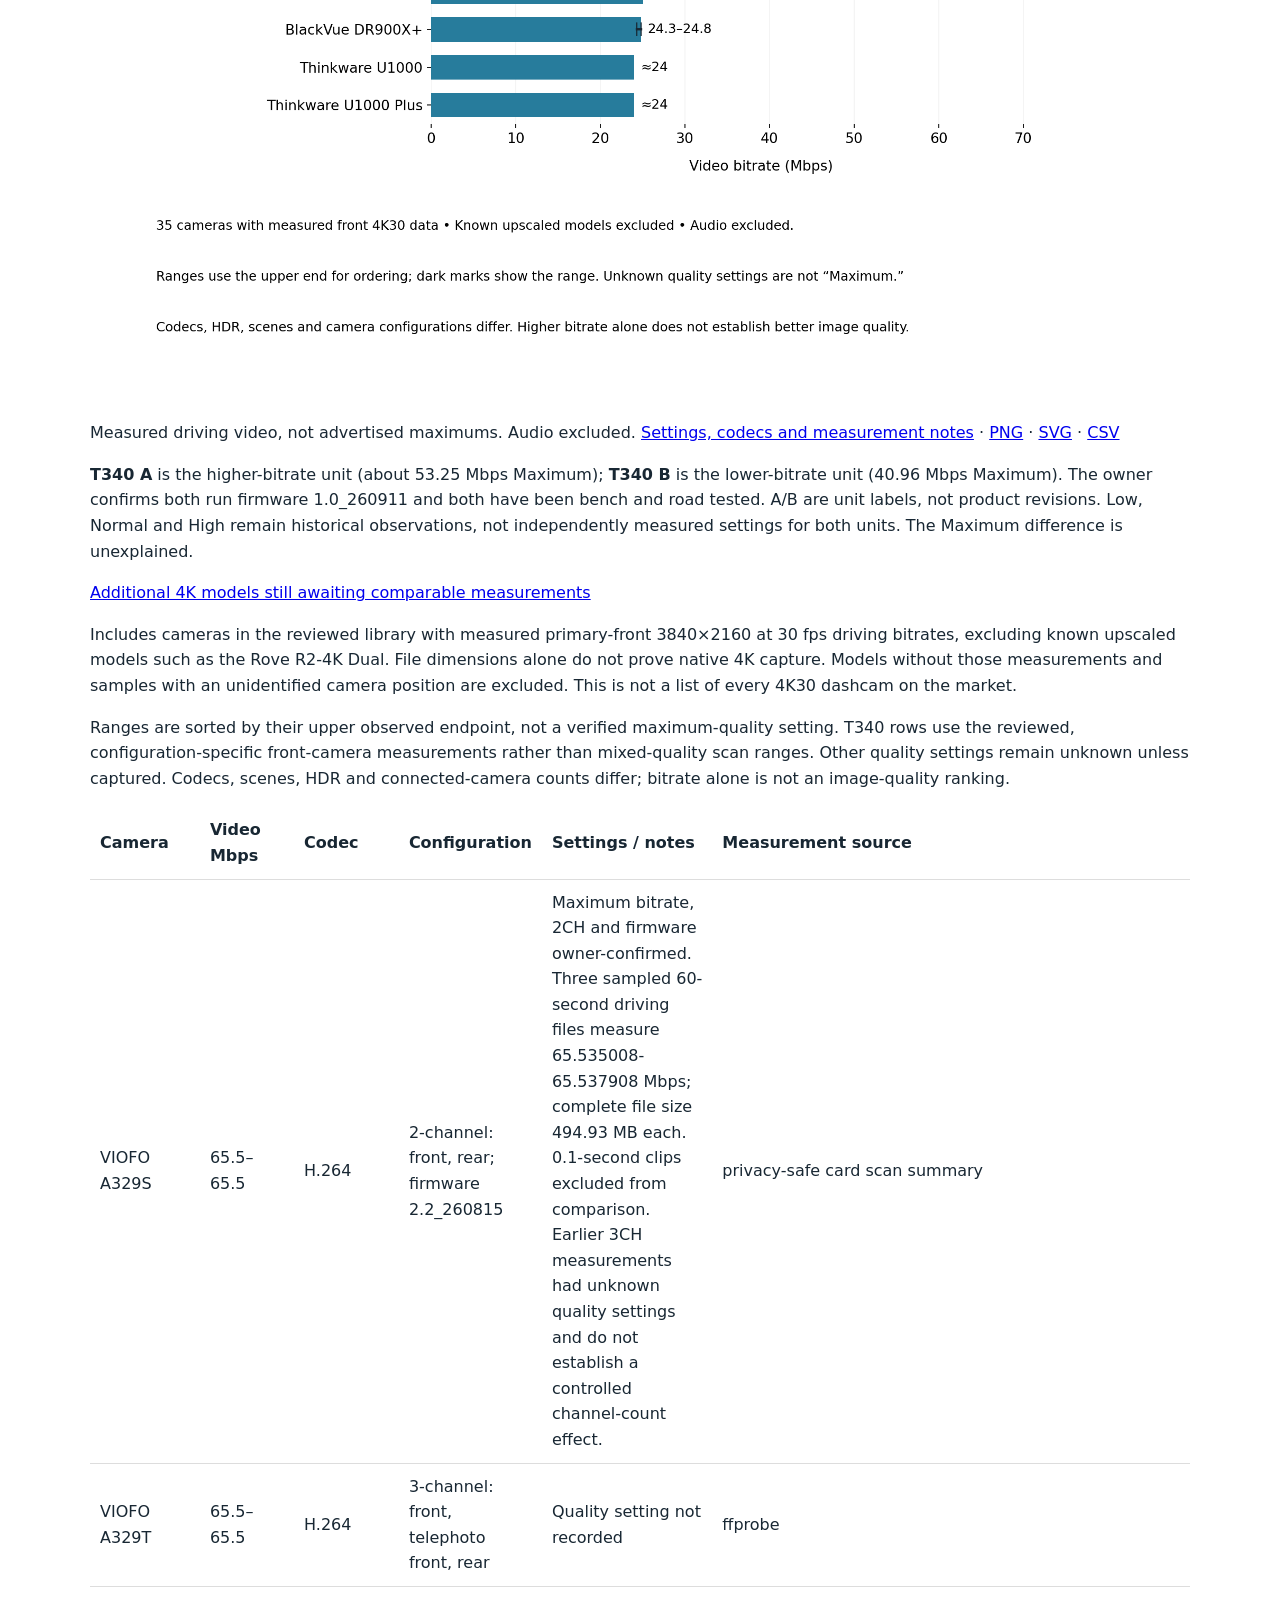
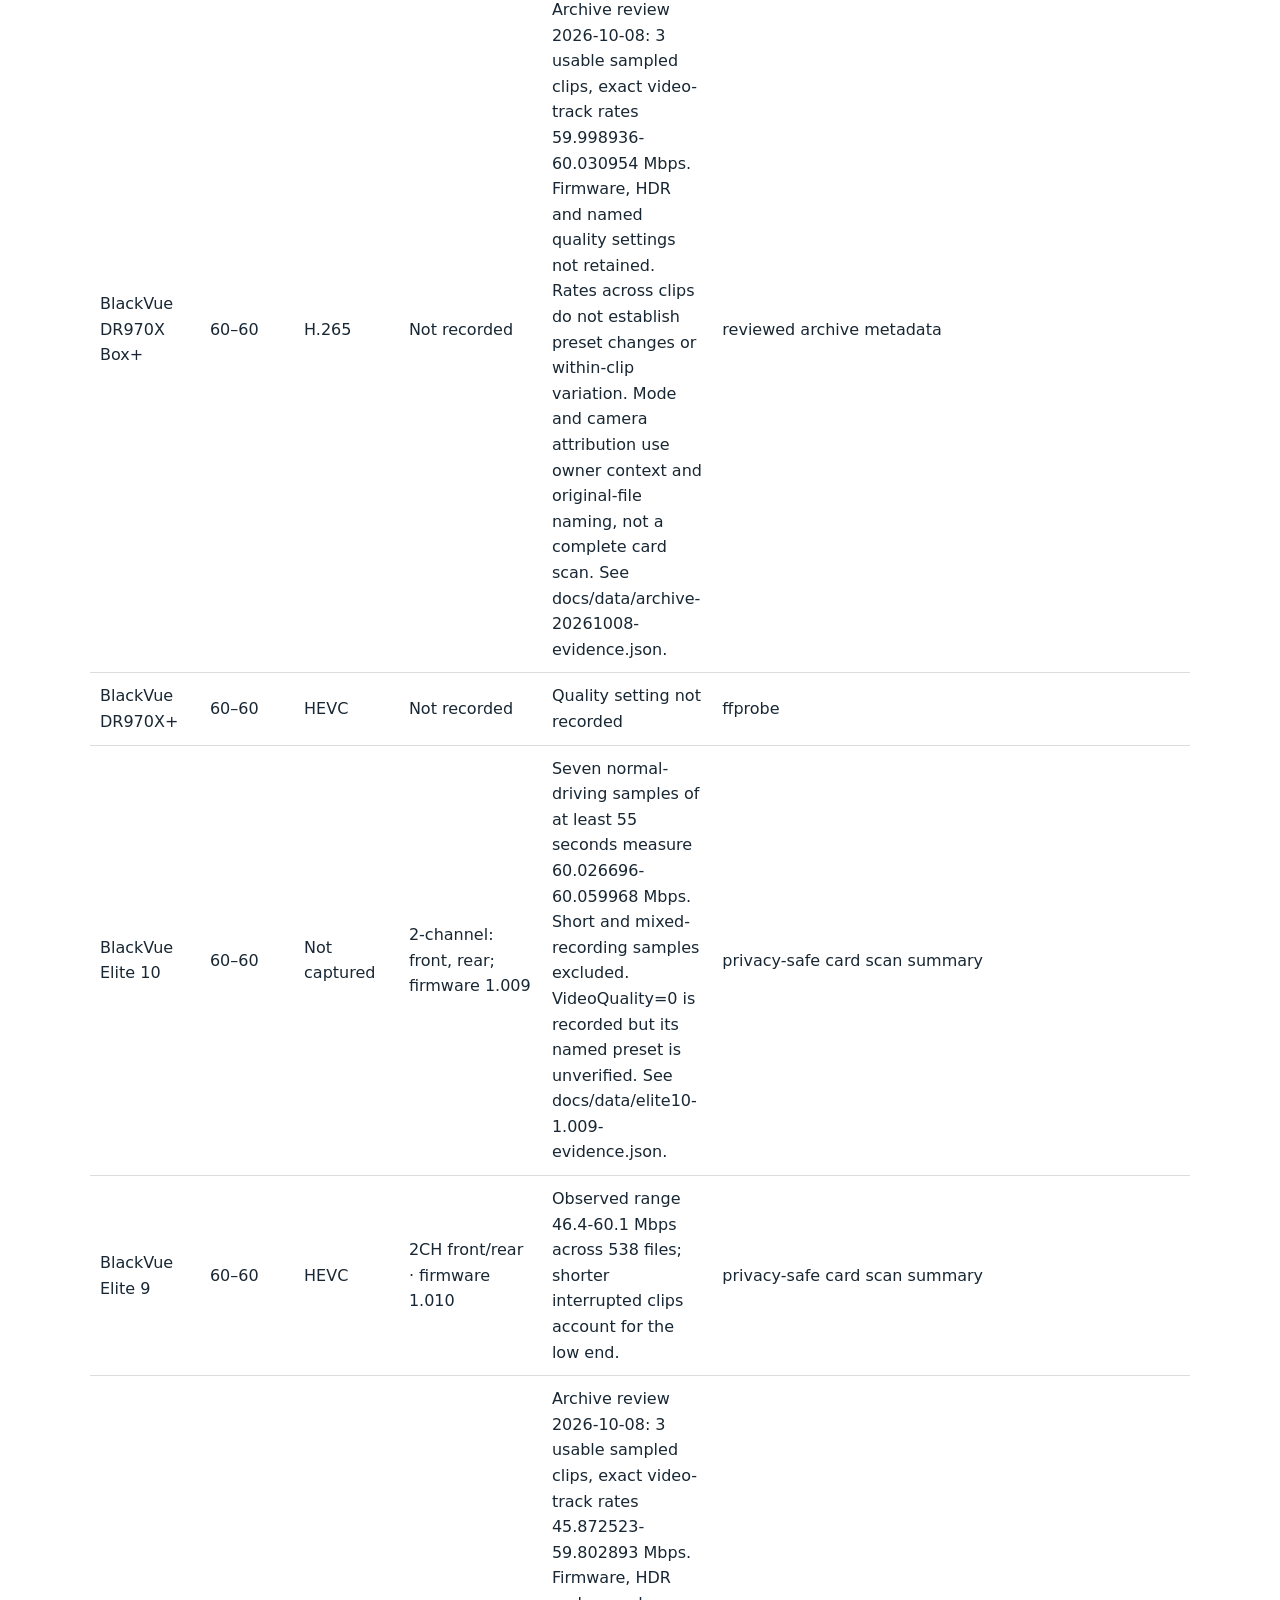
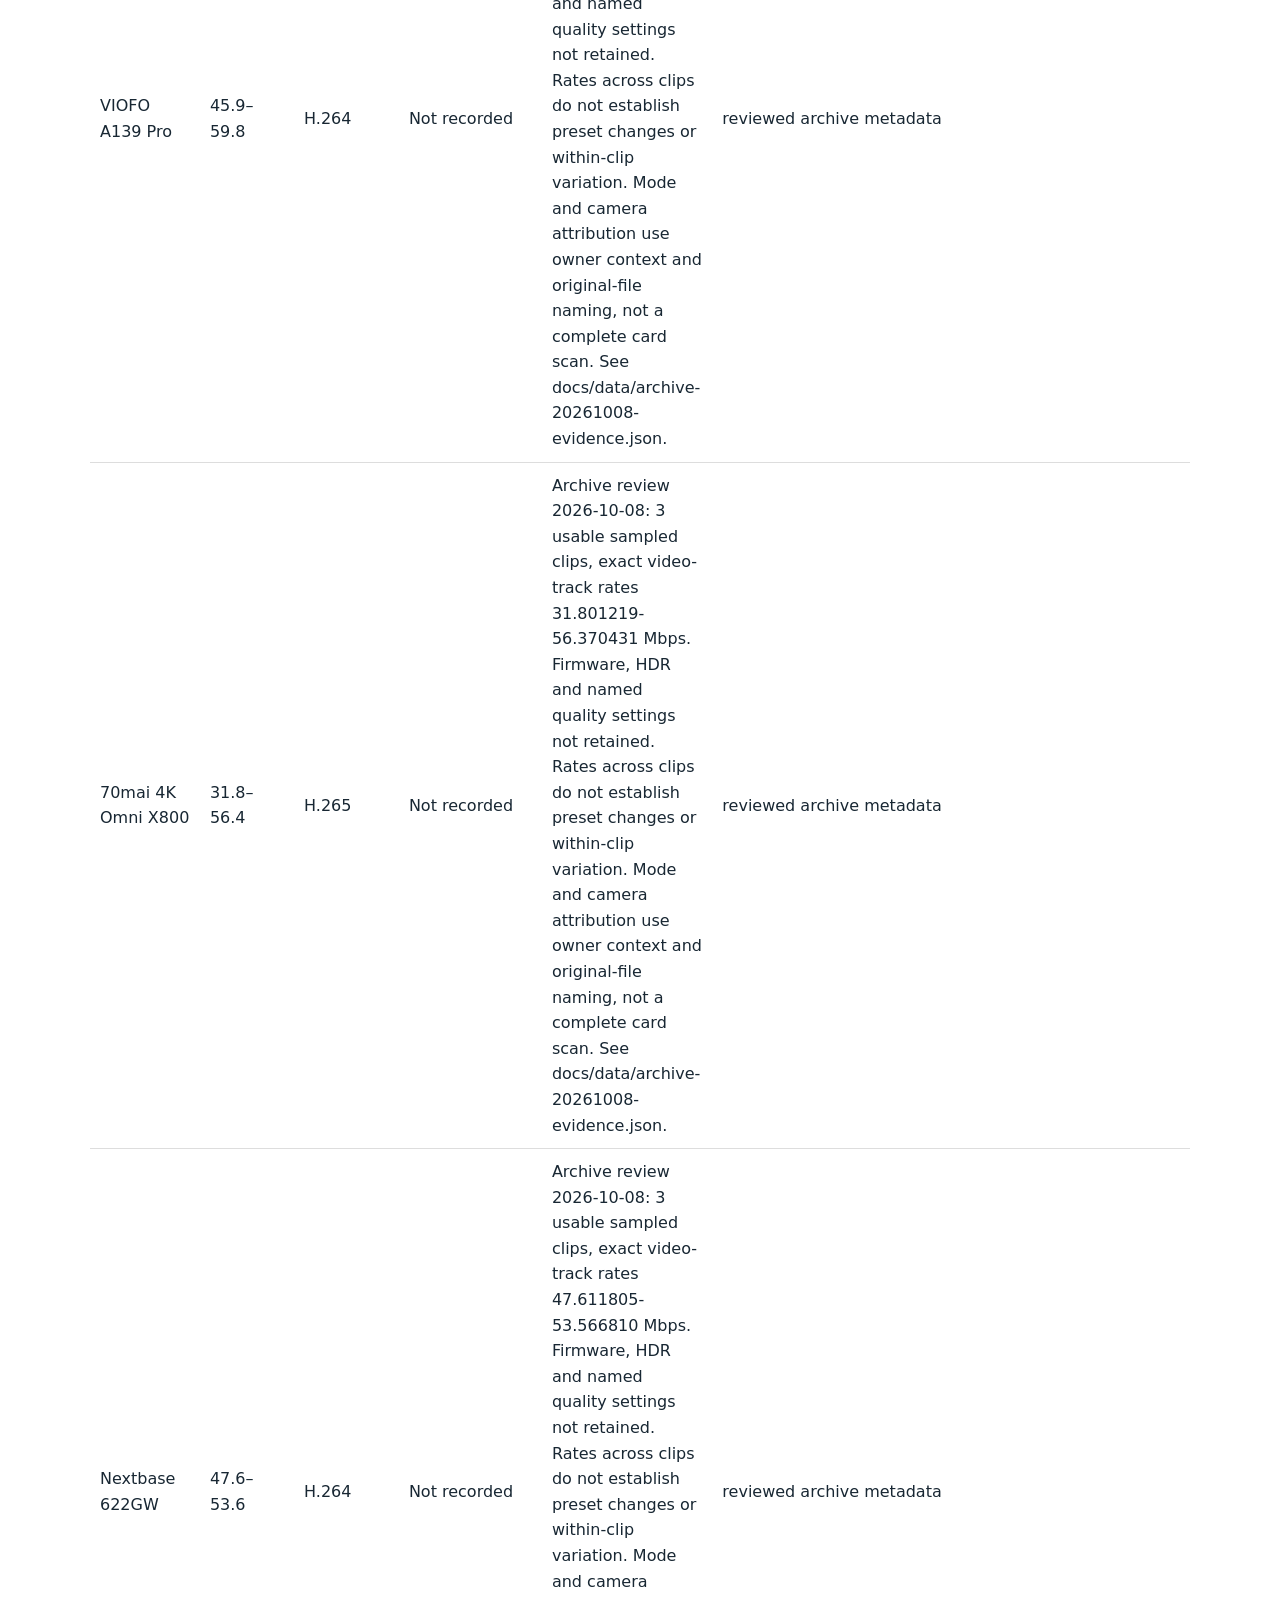
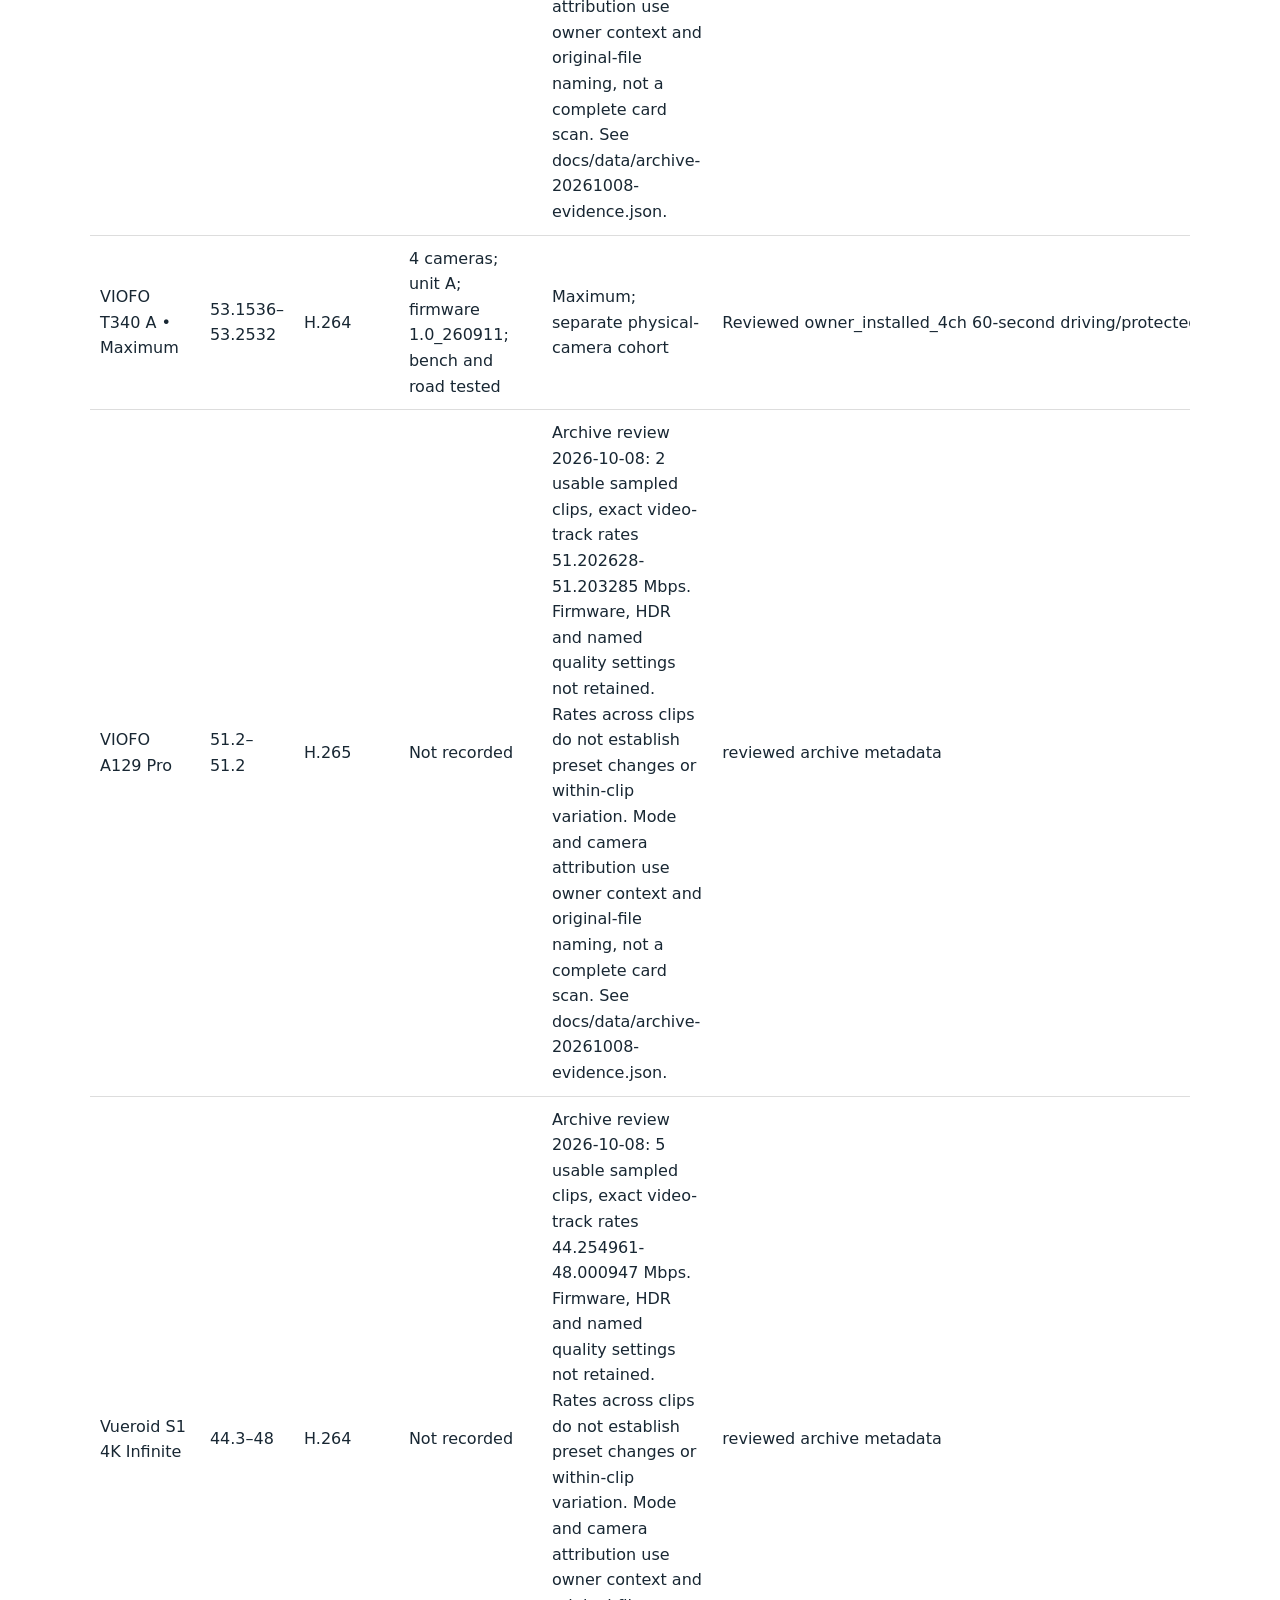
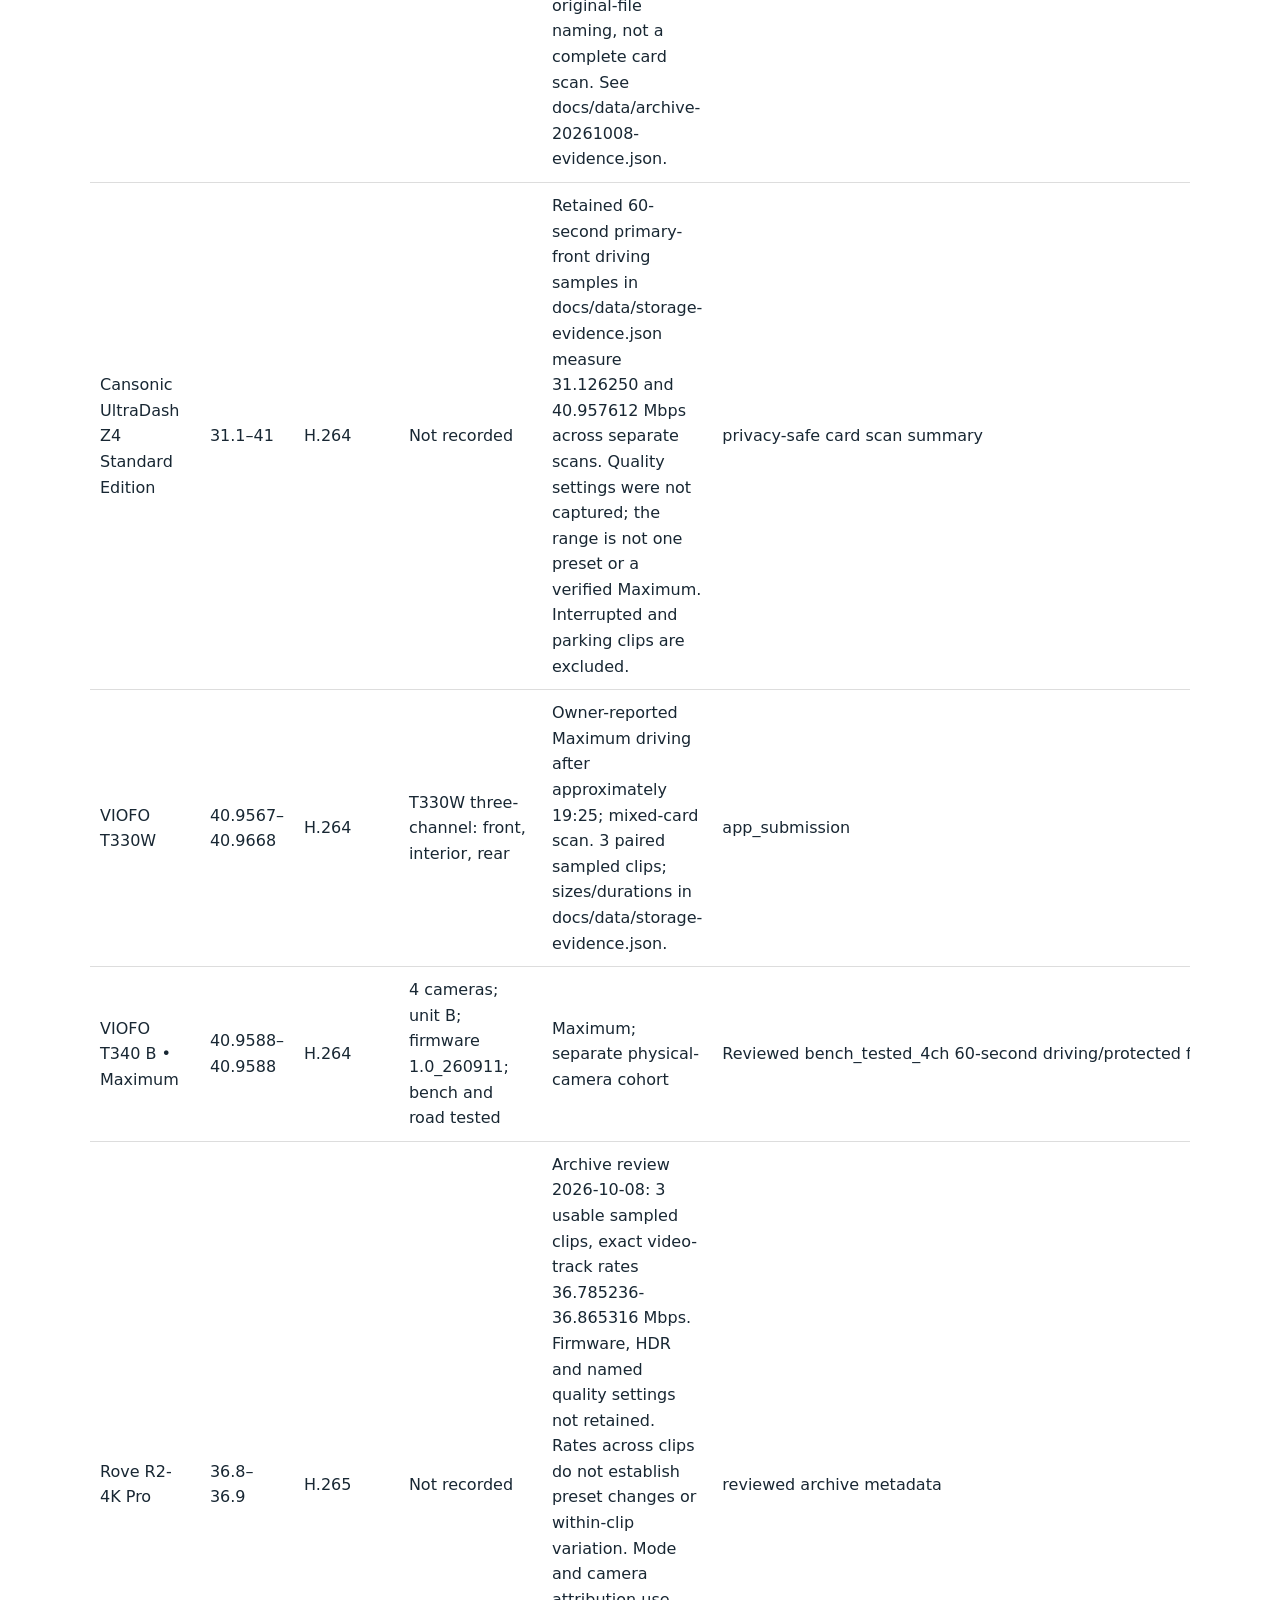
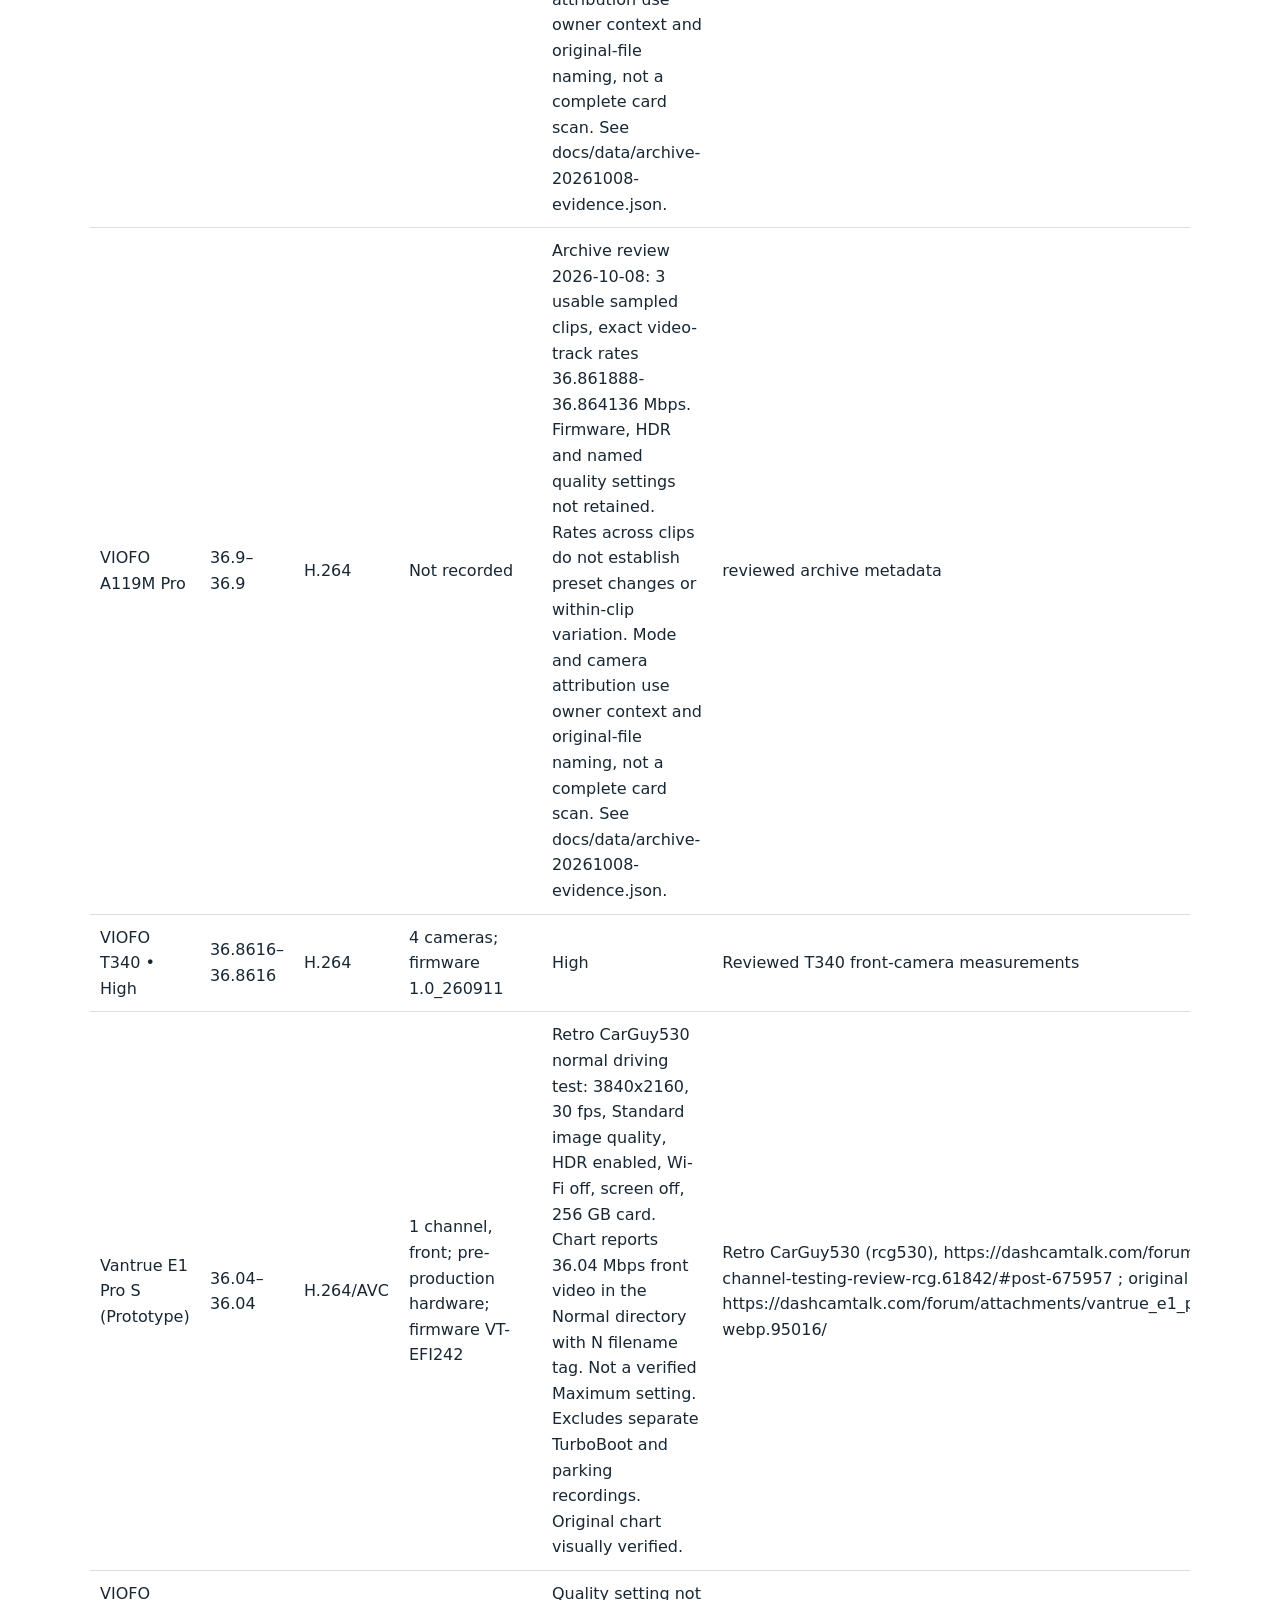
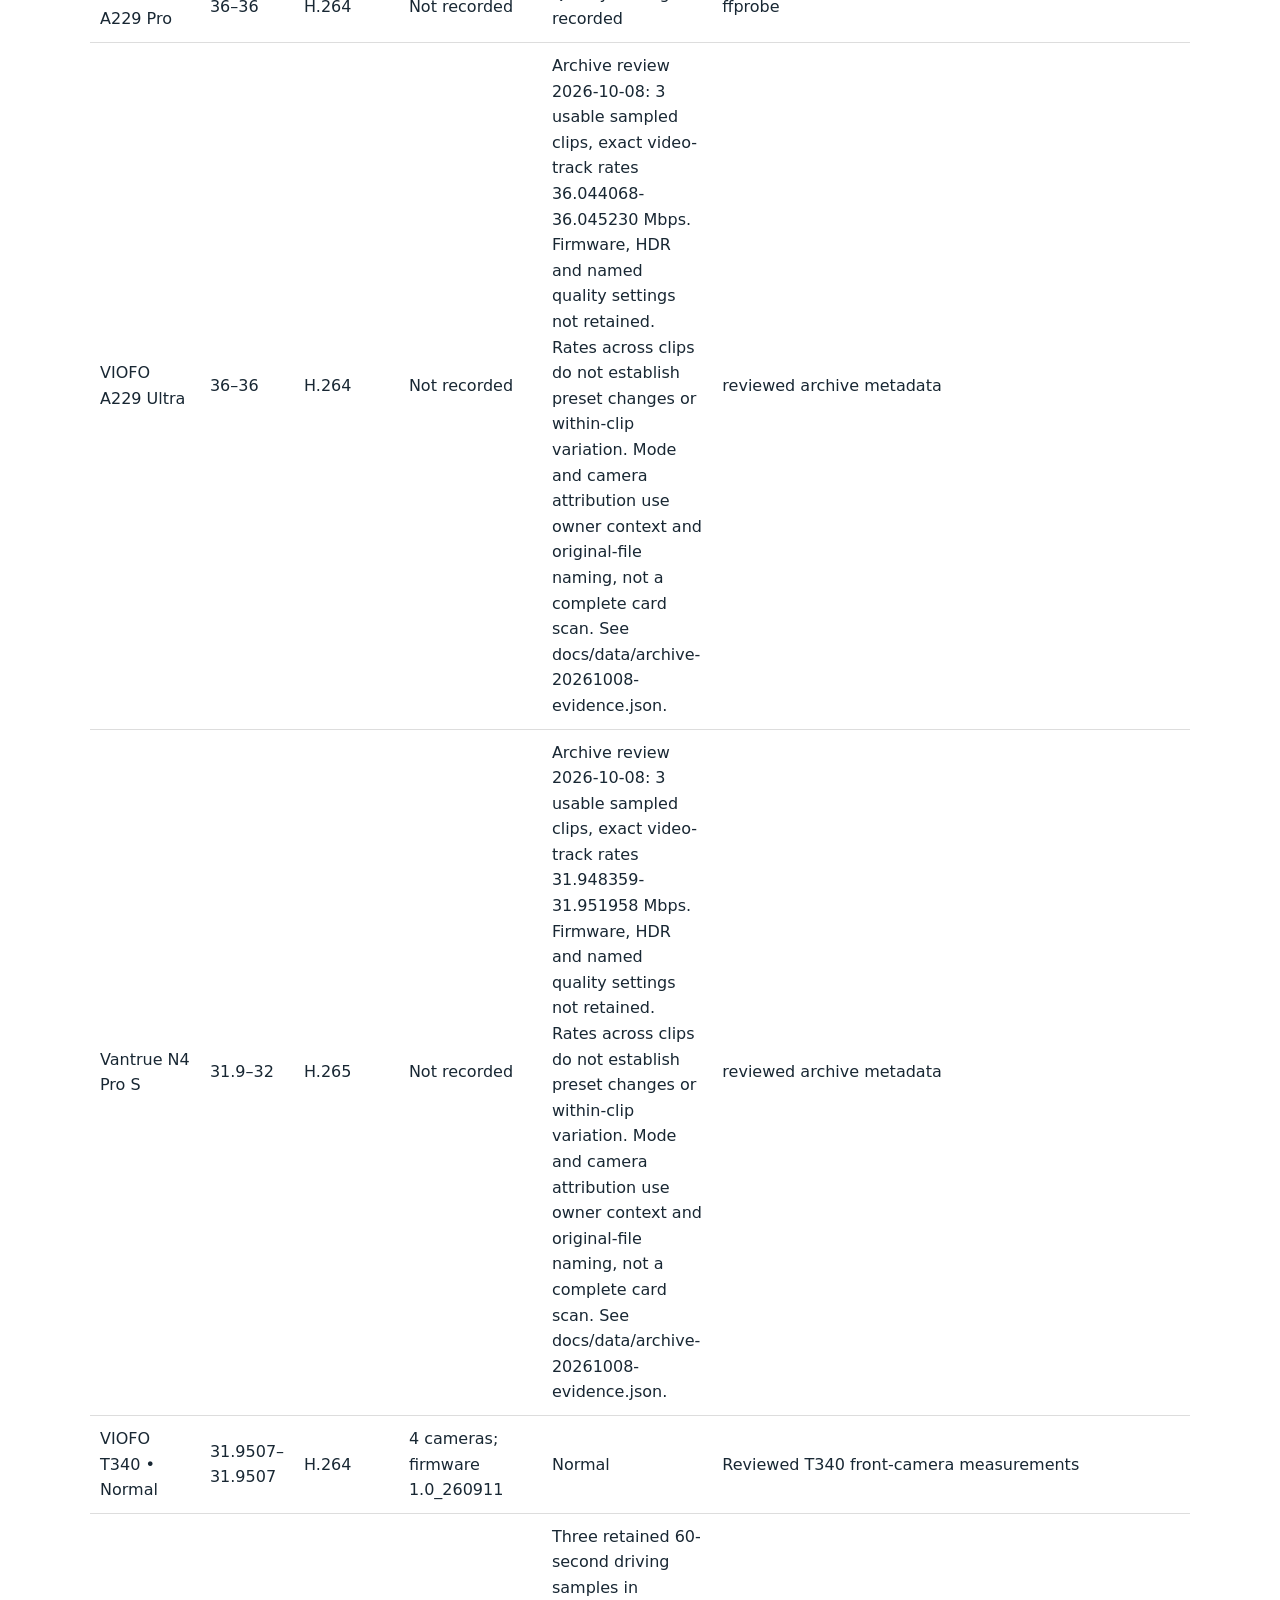
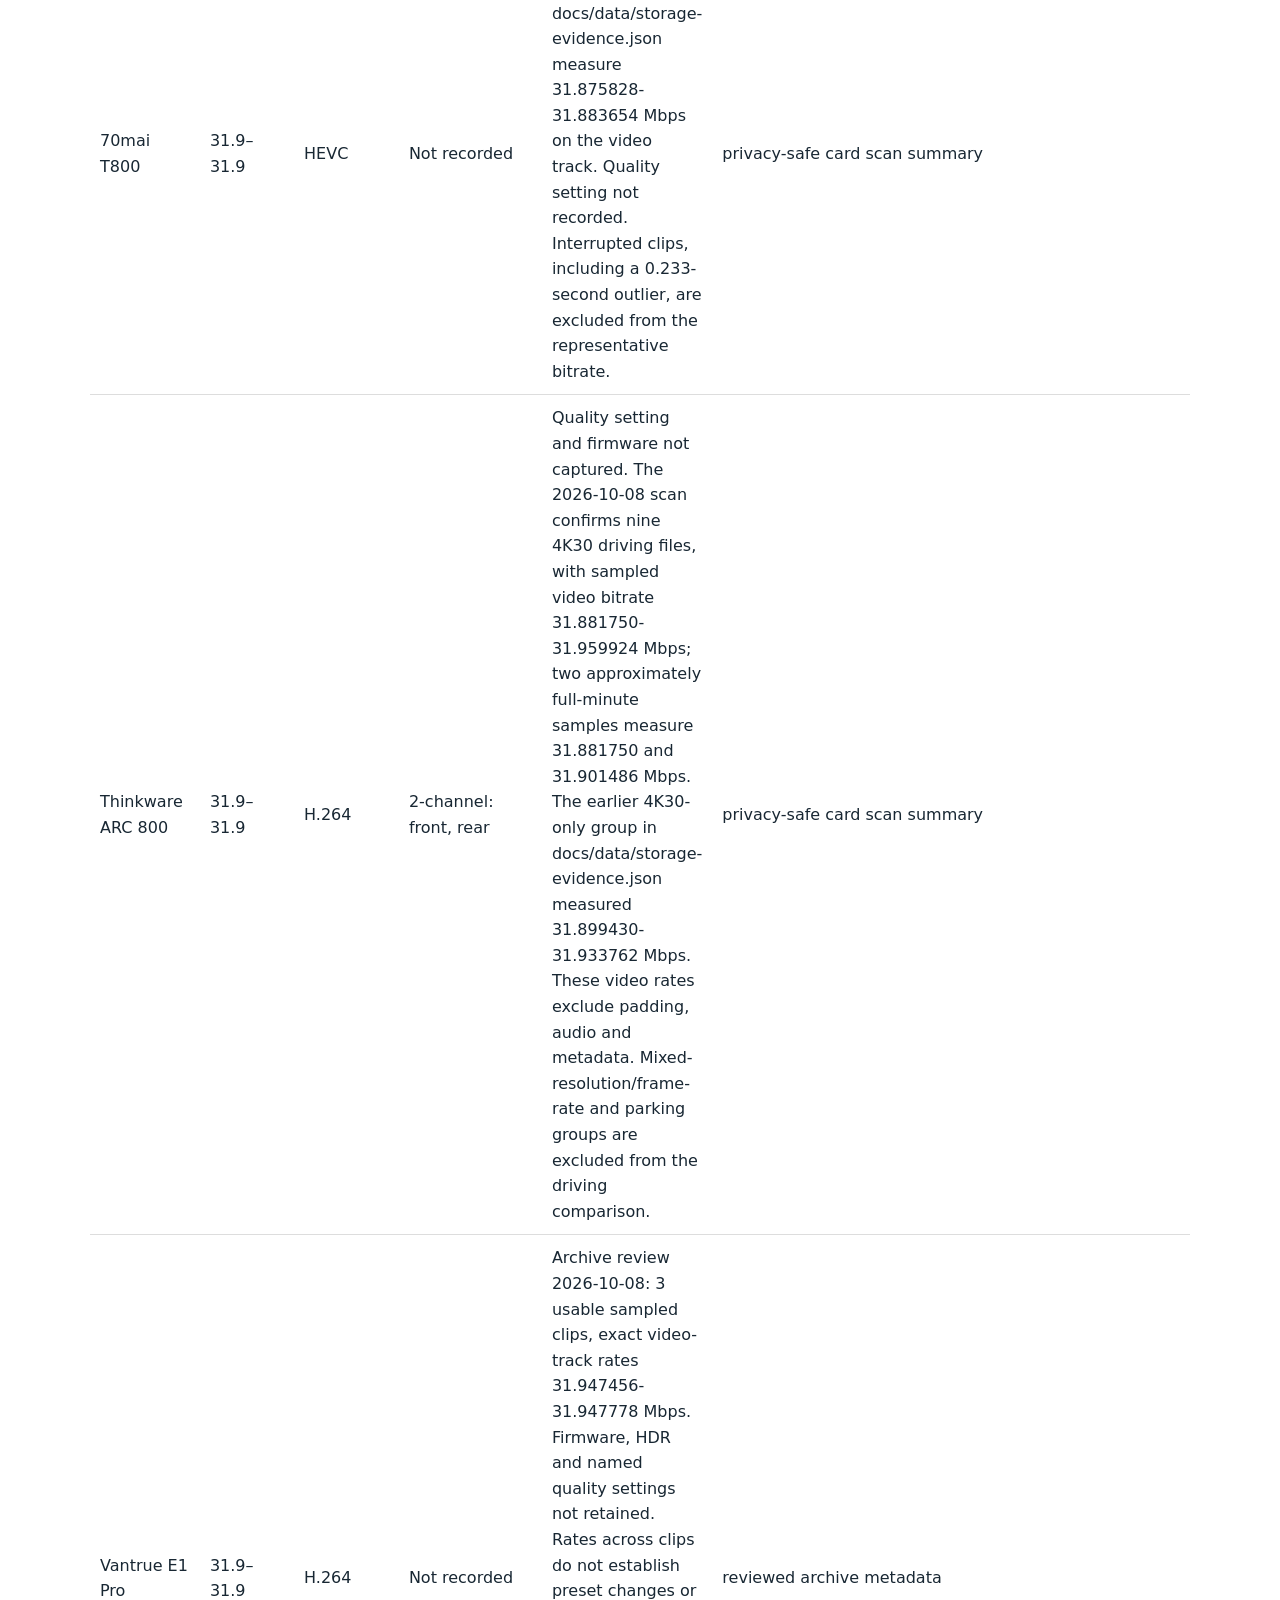
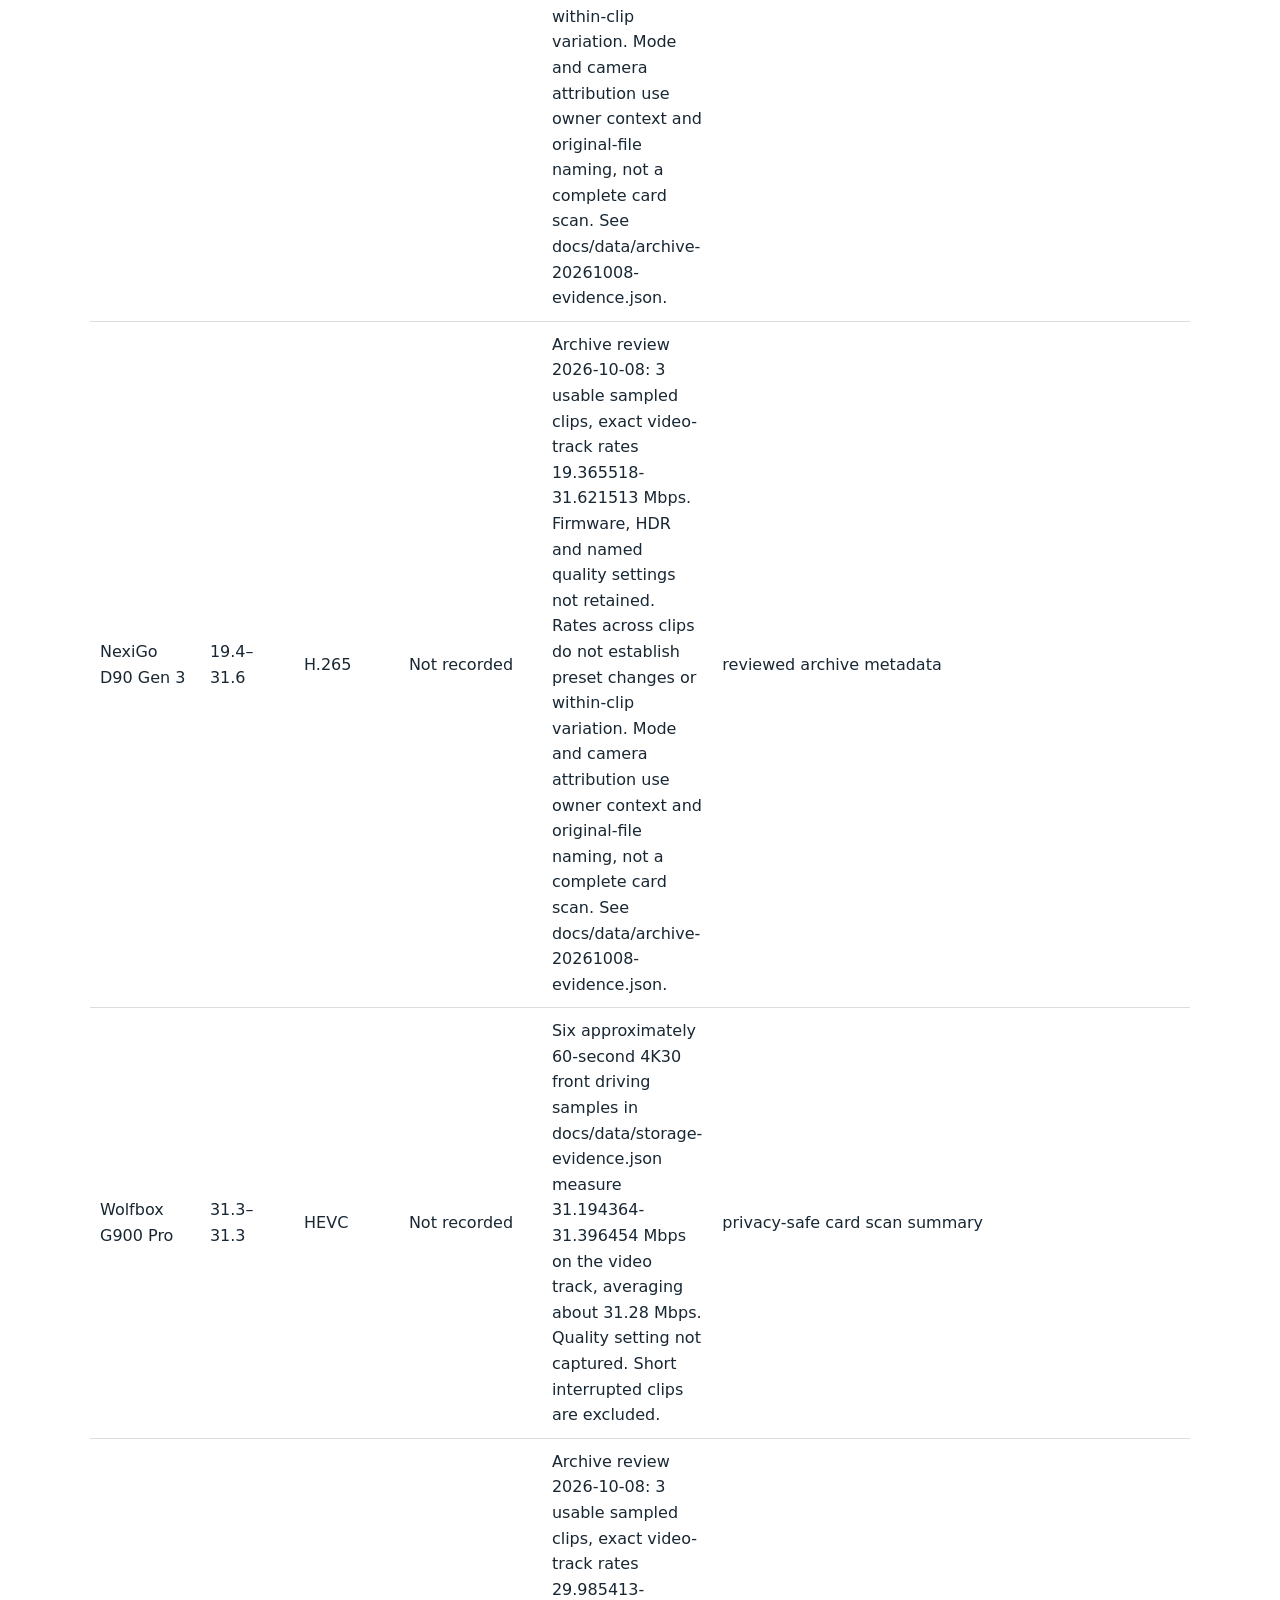
==== commit 6c4471fb: "Correct T340 unit labels and add measured E1 Pro S bitrate" ====
--- a/docs/4k30-comparison.html
+++ b/docs/4k30-comparison.html
@@ -1 +1 @@
-<!doctype html><html lang="en"><meta charset="utf-8"><meta name="viewport" content="width=device-width,initial-scale=1"><title>4K30 front-camera bitrate comparison</title><style>body{font:16px system-ui;max-width:1100px;margin:32px auto;padding:0 18px;line-height:1.6;color:#182733}img{width:100%;height:auto}.scroll{overflow:auto}table{border-collapse:collapse}td,th{padding:10px;text-align:left;border-bottom:1px solid #ddd}</style><a href="t340-comparison.html">T340 charts</a><section id="4k30-comparison"><h2>4K30 front-camera comparison</h2><p><a href="bitrate-charts.html">Build your own chart: choose cameras and export PNG/SVG</a></p><a href="assets/4k30/comparison.png?v=c3441a467fca"><img src="assets/4k30/comparison.png?v=c3441a467fca" alt="Descending measured 4K30 front-camera video bitrates, highlighting T340 configurations" loading="lazy"></a><p>Measured driving video, not advertised maximums. Audio excluded. <a href="4k30-comparison.html">Settings, codecs and measurement notes</a> · <a href="assets/4k30/comparison.png?v=c3441a467fca">PNG</a> · <a href="assets/4k30/comparison.svg?v=e848c2f35e40">SVG</a> · <a href="assets/4k30/measurements.csv">CSV</a></p><p><strong>T340 A</strong> is the bench-tested unit (40.96 Mbps Maximum); <strong>T340 B</strong> is the separate owner-installed unit (about 53.25 Mbps Maximum). A/B are unit labels, not product revisions. Low, Normal and High remain historical observations, not independently measured settings for both units. The Maximum difference is unexplained.</p><p><a href="4k30-comparison.html#unranked">Additional 4K models still awaiting comparable measurements</a></p></section><p>Includes cameras in the reviewed library with measured primary-front 3840×2160 at 30 fps driving bitrates, excluding known upscaled models such as the Rove R2-4K Dual. File dimensions alone do not prove native 4K capture. Models without those measurements and samples with an unidentified camera position are excluded. This is not a list of every 4K30 dashcam on the market.</p><p>Ranges are sorted by their upper observed endpoint, not a verified maximum-quality setting. T340 rows use the reviewed, configuration-specific front-camera measurements rather than mixed-quality scan ranges. Other quality settings remain unknown unless captured. Codecs, scenes, HDR and connected-camera counts differ; bitrate alone is not an image-quality ranking.</p><div class="scroll"><table><tr><th>Camera</th><th>Video Mbps</th><th>Codec</th><th>Configuration</th><th>Settings / notes</th><th>Measurement source</th></tr><tr><td>VIOFO A329S</td><td>65.5–65.5</td><td>H.264</td><td>2-channel: front, rear; firmware 2.2_260815</td><td>Maximum bitrate, 2CH and firmware owner-confirmed. Three sampled 60-second driving files measure 65.535008-65.537908 Mbps; complete file size 494.93 MB each. 0.1-second clips excluded from comparison. Earlier 3CH measurements had unknown quality settings and do not establish a controlled channel-count effect.</td><td>privacy-safe card scan summary</td></tr><tr><td>VIOFO A329T</td><td>65.5–65.5</td><td>H.264</td><td>3-channel: front, telephoto front, rear</td><td>Quality setting not recorded</td><td>ffprobe</td></tr><tr><td>BlackVue DR970X Box+</td><td>60–60</td><td>H.265</td><td>Not recorded</td><td>Archive review 2026-10-08: 3 usable sampled clips, exact video-track rates 59.998936-60.030954 Mbps. Firmware, HDR and named quality settings not retained. Rates across clips do not establish preset changes or within-clip variation. Mode and camera attribution use owner context and original-file naming, not a complete card scan. See docs/data/archive-20261008-evidence.json.</td><td>reviewed archive metadata</td></tr><tr><td>BlackVue DR970X+</td><td>60–60</td><td>HEVC</td><td>Not recorded</td><td>Quality setting not recorded</td><td>ffprobe</td></tr><tr><td>BlackVue Elite 10</td><td>60–60</td><td>Not captured</td><td>2-channel: front, rear; firmware 1.009</td><td>Seven normal-driving samples of at least 55 seconds measure 60.026696-60.059968 Mbps. Short and mixed-recording samples excluded. VideoQuality=0 is recorded but its named preset is unverified. See docs/data/elite10-1.009-evidence.json.</td><td>privacy-safe card scan summary</td></tr><tr><td>BlackVue Elite 9</td><td>60–60</td><td>HEVC</td><td>2CH front/rear · firmware 1.010</td><td>Observed range 46.4-60.1 Mbps across 538 files; shorter interrupted clips account for the low end.</td><td>privacy-safe card scan summary</td></tr><tr><td>VIOFO A139 Pro</td><td>45.9–59.8</td><td>H.264</td><td>Not recorded</td><td>Archive review 2026-10-08: 3 usable sampled clips, exact video-track rates 45.872523-59.802893 Mbps. Firmware, HDR and named quality settings not retained. Rates across clips do not establish preset changes or within-clip variation. Mode and camera attribution use owner context and original-file naming, not a complete card scan. See docs/data/archive-20261008-evidence.json.</td><td>reviewed archive metadata</td></tr><tr><td>70mai 4K Omni X800</td><td>31.8–56.4</td><td>H.265</td><td>Not recorded</td><td>Archive review 2026-10-08: 3 usable sampled clips, exact video-track rates 31.801219-56.370431 Mbps. Firmware, HDR and named quality settings not retained. Rates across clips do not establish preset changes or within-clip variation. Mode and camera attribution use owner context and original-file naming, not a complete card scan. See docs/data/archive-20261008-evidence.json.</td><td>reviewed archive metadata</td></tr><tr><td>Nextbase 622GW</td><td>47.6–53.6</td><td>H.264</td><td>Not recorded</td><td>Archive review 2026-10-08: 3 usable sampled clips, exact video-track rates 47.611805-53.566810 Mbps. Firmware, HDR and named quality settings not retained. Rates across clips do not establish preset changes or within-clip variation. Mode and camera attribution use owner context and original-file naming, not a complete card scan. See docs/data/archive-20261008-evidence.json.</td><td>reviewed archive metadata</td></tr><tr><td>VIOFO T340 B • Maximum</td><td>53.1536–53.2532</td><td>H.264</td><td>4 cameras; owner-installed unit; capture firmware not recorded</td><td>Maximum; separate physical-camera cohort</td><td>Reviewed owner_installed_4ch 60-second driving/protected front samples, 2026-10-12</td></tr><tr><td>VIOFO A129 Pro</td><td>51.2–51.2</td><td>H.265</td><td>Not recorded</td><td>Archive review 2026-10-08: 2 usable sampled clips, exact video-track rates 51.202628-51.203285 Mbps. Firmware, HDR and named quality settings not retained. Rates across clips do not establish preset changes or within-clip variation. Mode and camera attribution use owner context and original-file naming, not a complete card scan. See docs/data/archive-20261008-evidence.json.</td><td>reviewed archive metadata</td></tr><tr><td>Vueroid S1 4K Infinite</td><td>44.3–48</td><td>H.264</td><td>Not recorded</td><td>Archive review 2026-10-08: 5 usable sampled clips, exact video-track rates 44.254961-48.000947 Mbps. Firmware, HDR and named quality settings not retained. Rates across clips do not establish preset changes or within-clip variation. Mode and camera attribution use owner context and original-file naming, not a complete card scan. See docs/data/archive-20261008-evidence.json.</td><td>reviewed archive metadata</td></tr><tr><td>Cansonic UltraDash Z4 Standard Edition</td><td>31.1–41</td><td>H.264</td><td>Not recorded</td><td>Retained 60-second primary-front driving samples in docs/data/storage-evidence.json measure 31.126250 and 40.957612 Mbps across separate scans. Quality settings were not captured; the range is not one preset or a verified Maximum. Interrupted and parking clips are excluded.</td><td>privacy-safe card scan summary</td></tr><tr><td>VIOFO T330W</td><td>40.9567–40.9668</td><td>H.264</td><td>T330W three-channel: front, interior, rear</td><td>Owner-reported Maximum driving after approximately 19:25; mixed-card scan. 3 paired sampled clips; sizes/durations in docs/data/storage-evidence.json.</td><td>app_submission</td></tr><tr><td>VIOFO T340 A • Maximum</td><td>40.9588–40.9588</td><td>H.264</td><td>4 cameras; bench-tested unit; firmware 1.0_260911</td><td>Maximum; separate physical-camera cohort</td><td>Reviewed bench_tested_4ch 60-second driving/protected front samples, 2026-10-12</td></tr><tr><td>Rove R2-4K Pro</td><td>36.8–36.9</td><td>H.265</td><td>Not recorded</td><td>Archive review 2026-10-08: 3 usable sampled clips, exact video-track rates 36.785236-36.865316 Mbps. Firmware, HDR and named quality settings not retained. Rates across clips do not establish preset changes or within-clip variation. Mode and camera attribution use owner context and original-file naming, not a complete card scan. See docs/data/archive-20261008-evidence.json.</td><td>reviewed archive metadata</td></tr><tr><td>VIOFO A119M Pro</td><td>36.9–36.9</td><td>H.264</td><td>Not recorded</td><td>Archive review 2026-10-08: 3 usable sampled clips, exact video-track rates 36.861888-36.864136 Mbps. Firmware, HDR and named quality settings not retained. Rates across clips do not establish preset changes or within-clip variation. Mode and camera attribution use owner context and original-file naming, not a complete card scan. See docs/data/archive-20261008-evidence.json.</td><td>reviewed archive metadata</td></tr><tr><td>VIOFO T340 • High</td><td>36.8616–36.8616</td><td>H.264</td><td>4 cameras; firmware 1.0_260911</td><td>High</td><td>Reviewed T340 front-camera measurements</td></tr><tr><td>VIOFO A229 Pro</td><td>36–36</td><td>H.264</td><td>Not recorded</td><td>Quality setting not recorded</td><td>ffprobe</td></tr><tr><td>VIOFO A229 Ultra</td><td>36–36</td><td>H.264</td><td>Not recorded</td><td>Archive review 2026-10-08: 3 usable sampled clips, exact video-track rates 36.044068-36.045230 Mbps. Firmware, HDR and named quality settings not retained. Rates across clips do not establish preset changes or within-clip variation. Mode and camera attribution use owner context and original-file naming, not a complete card scan. See docs/data/archive-20261008-evidence.json.</td><td>reviewed archive metadata</td></tr><tr><td>Vantrue N4 Pro S</td><td>31.9–32</td><td>H.265</td><td>Not recorded</td><td>Archive review 2026-10-08: 3 usable sampled clips, exact video-track rates 31.948359-31.951958 Mbps. Firmware, HDR and named quality settings not retained. Rates across clips do not establish preset changes or within-clip variation. Mode and camera attribution use owner context and original-file naming, not a complete card scan. See docs/data/archive-20261008-evidence.json.</td><td>reviewed archive metadata</td></tr><tr><td>VIOFO T340 • Normal</td><td>31.9507–31.9507</td><td>H.264</td><td>4 cameras; firmware 1.0_260911</td><td>Normal</td><td>Reviewed T340 front-camera measurements</td></tr><tr><td>70mai T800</td><td>31.9–31.9</td><td>HEVC</td><td>Not recorded</td><td>Three retained 60-second driving samples in docs/data/storage-evidence.json measure 31.875828-31.883654 Mbps on the video track. Quality setting not recorded. Interrupted clips, including a 0.233-second outlier, are excluded from the representative bitrate.</td><td>privacy-safe card scan summary</td></tr><tr><td>Thinkware ARC 800</td><td>31.9–31.9</td><td>H.264</td><td>2-channel: front, rear</td><td>Quality setting and firmware not captured. The 2026-10-08 scan confirms nine 4K30 driving files, with sampled video bitrate 31.881750-31.959924 Mbps; two approximately full-minute samples measure 31.881750 and 31.901486 Mbps. The earlier 4K30-only group in docs/data/storage-evidence.json measured 31.899430-31.933762 Mbps. These video rates exclude padding, audio and metadata. Mixed-resolution/frame-rate and parking groups are excluded from the driving comparison.</td><td>privacy-safe card scan summary</td></tr><tr><td>Vantrue E1 Pro</td><td>31.9–31.9</td><td>H.264</td><td>Not recorded</td><td>Archive review 2026-10-08: 3 usable sampled clips, exact video-track rates 31.947456-31.947778 Mbps. Firmware, HDR and named quality settings not retained. Rates across clips do not establish preset changes or within-clip variation. Mode and camera attribution use owner context and original-file naming, not a complete card scan. See docs/data/archive-20261008-evidence.json.</td><td>reviewed archive metadata</td></tr><tr><td>NexiGo D90 Gen 3</td><td>19.4–31.6</td><td>H.265</td><td>Not recorded</td><td>Archive review 2026-10-08: 3 usable sampled clips, exact video-track rates 19.365518-31.621513 Mbps. Firmware, HDR and named quality settings not retained. Rates across clips do not establish preset changes or within-clip variation. Mode and camera attribution use owner context and original-file naming, not a complete card scan. See docs/data/archive-20261008-evidence.json.</td><td>reviewed archive metadata</td></tr><tr><td>Wolfbox G900 Pro</td><td>31.3–31.3</td><td>HEVC</td><td>Not recorded</td><td>Six approximately 60-second 4K30 front driving samples in docs/data/storage-evidence.json measure 31.194364-31.396454 Mbps on the video track, averaging about 31.28 Mbps. Quality setting not captured. Short interrupted clips are excluded.</td><td>privacy-safe card scan summary</td></tr><tr><td>Thinkware U3000</td><td>30–30</td><td>H.265</td><td>Not recorded</td><td>Archive review 2026-10-08: 3 usable sampled clips, exact video-track rates 29.985413-30.042103 Mbps. Firmware, HDR and named quality settings not retained. Rates across clips do not establish preset changes or within-clip variation. Mode and camera attribution use owner context and original-file naming, not a complete card scan. See docs/data/archive-20261008-evidence.json.</td><td>reviewed archive metadata</td></tr><tr><td>Thinkware U3000 Pro</td><td>30–30</td><td>H.265</td><td>Not recorded</td><td>Archive review 2026-10-08: 3 usable sampled clips, exact video-track rates 29.960577-30.015732 Mbps. Firmware, HDR and named quality settings not retained. Rates across clips do not establish preset changes or within-clip variation. Mode and camera attribution use owner context and original-file naming, not a complete card scan. See docs/data/archive-20261008-evidence.json.</td><td>reviewed archive metadata</td></tr><tr><td>Miofive S1 Ultra</td><td>29.5–29.5</td><td>H.265</td><td>Not recorded</td><td>Archive review 2026-10-08: 3 usable sampled clips, exact video-track rates 29.489652-29.491566 Mbps. Firmware, HDR and named quality settings not retained. Rates across clips do not establish preset changes or within-clip variation. Mode and camera attribution use owner context and original-file naming, not a complete card scan. See docs/data/archive-20261008-evidence.json.</td><td>reviewed archive metadata</td></tr><tr><td>VIOFO T340 • Low</td><td>27.034–27.034</td><td>H.264</td><td>4 cameras; firmware 1.0_260911</td><td>Low</td><td>Reviewed T340 front-camera measurements</td></tr><tr><td>Blueskysea B4K</td><td>26.2–26.2</td><td>H.265</td><td>Not recorded</td><td>Archive review 2026-10-08: 1 usable sampled clips, exact video-track rates 26.219133-26.219133 Mbps. Firmware, HDR and named quality settings not retained. Rates across clips do not establish preset changes or within-clip variation. Mode and camera attribution use owner context and original-file naming, not a complete card scan. See docs/data/archive-20261008-evidence.json.</td><td>reviewed archive metadata</td></tr><tr><td>BlackVue DR900S</td><td>25.2–25.2</td><td>H.265</td><td>2-channel: front, rear</td><td>Owner-provided archive checked 2026-10-08. Four normal/manual front clips of at least 55 seconds measure 25.096657-25.255170 Mbps at approximately 30 fps. P parking and E unknown-context events excluded, regardless of archive folder. Firmware and quality setting unknown. See docs/data/dr900s-archive-evidence.json.</td><td>ffprobe</td></tr><tr><td>BlackVue DR900X</td><td>25.2–25.2</td><td>H.265</td><td>Not recorded</td><td>Archive review 2026-10-08: 3 usable sampled clips, exact video-track rates 25.200007-25.225058 Mbps. Firmware, HDR and named quality settings not retained. Rates across clips do not establish preset changes or within-clip variation. Mode and camera attribution use owner context and original-file naming, not a complete card scan. See docs/data/archive-20261008-evidence.json.</td><td>reviewed archive metadata</td></tr><tr><td>BlackVue DR970X</td><td>25–25.1</td><td>H.264</td><td>Not recorded</td><td>Archive review 2026-10-08: 3 usable sampled clips, exact video-track rates 25.012337-25.083676 Mbps. Firmware, HDR and named quality settings not retained. Rates across clips do not establish preset changes or within-clip variation. Mode and camera attribution use owner context and original-file naming, not a complete card scan. See docs/data/archive-20261008-evidence.json.</td><td>reviewed archive metadata</td></tr><tr><td>BlackVue DR900X+</td><td>24.3–24.8</td><td>H.264</td><td>Not recorded</td><td>Archive review 2026-10-08: 3 usable sampled clips, exact video-track rates 24.260897-24.828378 Mbps. Firmware, HDR and named quality settings not retained. Rates across clips do not establish preset changes or within-clip variation. Mode and camera attribution use owner context and original-file naming, not a complete card scan. See docs/data/archive-20261008-evidence.json.</td><td>reviewed archive metadata</td></tr><tr><td>Thinkware U1000</td><td>24–24</td><td>H.265</td><td>Not recorded</td><td>Archive review 2026-10-08: 4 usable sampled clips, exact video-track rates 23.983381-24.038827 Mbps. Firmware, HDR and named quality settings not retained. Rates across clips do not establish preset changes or within-clip variation. Mode and camera attribution use owner context and original-file naming, not a complete card scan. See docs/data/archive-20261008-evidence.json.</td><td>reviewed archive metadata</td></tr><tr><td>Thinkware U1000 Plus</td><td>24–24</td><td>H.265</td><td>Not recorded</td><td>Archive review 2026-10-08: 3 usable sampled clips, exact video-track rates 23.997770-24.014061 Mbps. Firmware, HDR and named quality settings not retained. Rates across clips do not establish preset changes or within-clip variation. Mode and camera attribution use owner context and original-file naming, not a complete card scan. See docs/data/archive-20261008-evidence.json.</td><td>reviewed archive metadata</td></tr></table></div><p><a href="data/4k30-comparison.json">Reviewed data JSON</a> · <a href="./">Camera reference and sources</a></p><section id="unranked"><h2>Additional 4K models not yet ranked</h2><p>These known models are not silently omitted or assigned borrowed values. They need a comparable front-camera, driving-only video bitrate at 4K30. This covers our reviewed library and research, not every dashcam on the market.</p><ul><li><strong>BlackVue DR970X LTE Plus</strong>: Profile retains approximately 61 Mbps 4K30 front video metadata, but not its recording-mode linkage. Needs driving-only confirmation before ranking; do not borrow the non-LTE value. <a href="https://github.com/vortexopenclaw/dashcam-camera-profiles/blob/main/profiles/blackvue-dr970x-lte-plus.json">Evidence</a></li><li><strong>Thinkware ARC 900</strong>: Official manual documents 4K30; no measured front driving bitrate retained. <a href="https://download2.inavi.com/dashcam/ARC900/manual/arc900_manual_english_20251031.pdf">Evidence</a></li><li><strong>VIOFO A329</strong>: Reviewed archive driving samples are 4K60. Separate parking samples include 4K30, but cannot supply a driving bitrate. Needs a front 4K30 driving sample; do not reuse A329S or A329T rates. <a href="https://github.com/vortexopenclaw/dashcam-camera-profiles/blob/main/profiles/viofo-a329.json">Evidence</a></li><li><strong>Vantrue X4</strong>: Retained 3840x2160 at 29.97 fps research reports complete-file storage rates. A separate video-track rate is needed. <a href="https://github.com/vortexopenclaw/dashcam-offloader/blob/main/docs/video-metadata-reference.md">Evidence</a></li><li><strong>Rexing V1 4K</strong>: Measured front 3840x2160 at approximately 30 fps retained, but native sensor capture is unverified for this archived hardware revision. Output dimensions alone do not establish native 4K. <a href="https://github.com/vortexopenclaw/dashcam-camera-profiles/blob/main/profiles/rexing-v1-4k.json">Evidence</a></li><li><strong>Rove R2-4K</strong>: Measured front 3840x2160 at approximately 30 fps retained, but native sensor capture is unverified for this archived hardware revision. Output dimensions alone do not establish native 4K. <a href="https://github.com/vortexopenclaw/dashcam-camera-profiles/blob/main/profiles/metadata-only-rove-r2-4k.json">Evidence</a></li><li><strong>Vantrue N4</strong>: Measured front 3840x2160 at approximately 30 fps retained, but native sensor capture is unverified for this archived hardware revision. Output dimensions alone do not establish native 4K. <a href="https://github.com/vortexopenclaw/dashcam-camera-profiles/blob/main/profiles/vantrue-n4.json">Evidence</a></li></ul></section></html>
+<!doctype html><html lang="en"><meta charset="utf-8"><meta name="viewport" content="width=device-width,initial-scale=1"><title>4K30 front-camera bitrate comparison</title><style>body{font:16px system-ui;max-width:1100px;margin:32px auto;padding:0 18px;line-height:1.6;color:#182733}img{width:100%;height:auto}.scroll{overflow:auto}table{border-collapse:collapse}td,th{padding:10px;text-align:left;border-bottom:1px solid #ddd}</style><a href="t340-comparison.html">T340 charts</a><section id="4k30-comparison"><h2>4K30 front-camera comparison</h2><p><a href="bitrate-charts.html">Build your own chart: choose cameras and export PNG/SVG</a></p><a href="assets/4k30/comparison.png?v=8c1ef6678a54"><img src="assets/4k30/comparison.png?v=8c1ef6678a54" alt="Descending measured 4K30 front-camera video bitrates, highlighting T340 configurations" loading="lazy"></a><p>Measured driving video, not advertised maximums. Audio excluded. <a href="4k30-comparison.html">Settings, codecs and measurement notes</a> · <a href="assets/4k30/comparison.png?v=8c1ef6678a54">PNG</a> · <a href="assets/4k30/comparison.svg?v=f2bb9d966de8">SVG</a> · <a href="assets/4k30/measurements.csv">CSV</a></p><p><strong>T340 A</strong> is the higher-bitrate unit (about 53.25 Mbps Maximum); <strong>T340 B</strong> is the lower-bitrate unit (40.96 Mbps Maximum). The owner confirms both run firmware 1.0_260911 and both have been bench and road tested. A/B are unit labels, not product revisions. Low, Normal and High remain historical observations, not independently measured settings for both units. The Maximum difference is unexplained.</p><p><a href="4k30-comparison.html#unranked">Additional 4K models still awaiting comparable measurements</a></p></section><p>Includes cameras in the reviewed library with measured primary-front 3840×2160 at 30 fps driving bitrates, excluding known upscaled models such as the Rove R2-4K Dual. File dimensions alone do not prove native 4K capture. Models without those measurements and samples with an unidentified camera position are excluded. This is not a list of every 4K30 dashcam on the market.</p><p>Ranges are sorted by their upper observed endpoint, not a verified maximum-quality setting. T340 rows use the reviewed, configuration-specific front-camera measurements rather than mixed-quality scan ranges. Other quality settings remain unknown unless captured. Codecs, scenes, HDR and connected-camera counts differ; bitrate alone is not an image-quality ranking.</p><div class="scroll"><table><tr><th>Camera</th><th>Video Mbps</th><th>Codec</th><th>Configuration</th><th>Settings / notes</th><th>Measurement source</th></tr><tr><td>VIOFO A329S</td><td>65.5–65.5</td><td>H.264</td><td>2-channel: front, rear; firmware 2.2_260815</td><td>Maximum bitrate, 2CH and firmware owner-confirmed. Three sampled 60-second driving files measure 65.535008-65.537908 Mbps; complete file size 494.93 MB each. 0.1-second clips excluded from comparison. Earlier 3CH measurements had unknown quality settings and do not establish a controlled channel-count effect.</td><td>privacy-safe card scan summary</td></tr><tr><td>VIOFO A329T</td><td>65.5–65.5</td><td>H.264</td><td>3-channel: front, telephoto front, rear</td><td>Quality setting not recorded</td><td>ffprobe</td></tr><tr><td>BlackVue DR970X Box+</td><td>60–60</td><td>H.265</td><td>Not recorded</td><td>Archive review 2026-10-08: 3 usable sampled clips, exact video-track rates 59.998936-60.030954 Mbps. Firmware, HDR and named quality settings not retained. Rates across clips do not establish preset changes or within-clip variation. Mode and camera attribution use owner context and original-file naming, not a complete card scan. See docs/data/archive-20261008-evidence.json.</td><td>reviewed archive metadata</td></tr><tr><td>BlackVue DR970X+</td><td>60–60</td><td>HEVC</td><td>Not recorded</td><td>Quality setting not recorded</td><td>ffprobe</td></tr><tr><td>BlackVue Elite 10</td><td>60–60</td><td>Not captured</td><td>2-channel: front, rear; firmware 1.009</td><td>Seven normal-driving samples of at least 55 seconds measure 60.026696-60.059968 Mbps. Short and mixed-recording samples excluded. VideoQuality=0 is recorded but its named preset is unverified. See docs/data/elite10-1.009-evidence.json.</td><td>privacy-safe card scan summary</td></tr><tr><td>BlackVue Elite 9</td><td>60–60</td><td>HEVC</td><td>2CH front/rear · firmware 1.010</td><td>Observed range 46.4-60.1 Mbps across 538 files; shorter interrupted clips account for the low end.</td><td>privacy-safe card scan summary</td></tr><tr><td>VIOFO A139 Pro</td><td>45.9–59.8</td><td>H.264</td><td>Not recorded</td><td>Archive review 2026-10-08: 3 usable sampled clips, exact video-track rates 45.872523-59.802893 Mbps. Firmware, HDR and named quality settings not retained. Rates across clips do not establish preset changes or within-clip variation. Mode and camera attribution use owner context and original-file naming, not a complete card scan. See docs/data/archive-20261008-evidence.json.</td><td>reviewed archive metadata</td></tr><tr><td>70mai 4K Omni X800</td><td>31.8–56.4</td><td>H.265</td><td>Not recorded</td><td>Archive review 2026-10-08: 3 usable sampled clips, exact video-track rates 31.801219-56.370431 Mbps. Firmware, HDR and named quality settings not retained. Rates across clips do not establish preset changes or within-clip variation. Mode and camera attribution use owner context and original-file naming, not a complete card scan. See docs/data/archive-20261008-evidence.json.</td><td>reviewed archive metadata</td></tr><tr><td>Nextbase 622GW</td><td>47.6–53.6</td><td>H.264</td><td>Not recorded</td><td>Archive review 2026-10-08: 3 usable sampled clips, exact video-track rates 47.611805-53.566810 Mbps. Firmware, HDR and named quality settings not retained. Rates across clips do not establish preset changes or within-clip variation. Mode and camera attribution use owner context and original-file naming, not a complete card scan. See docs/data/archive-20261008-evidence.json.</td><td>reviewed archive metadata</td></tr><tr><td>VIOFO T340 A • Maximum</td><td>53.1536–53.2532</td><td>H.264</td><td>4 cameras; unit A; firmware 1.0_260911; bench and road tested</td><td>Maximum; separate physical-camera cohort</td><td>Reviewed owner_installed_4ch 60-second driving/protected front samples, 2026-10-12</td></tr><tr><td>VIOFO A129 Pro</td><td>51.2–51.2</td><td>H.265</td><td>Not recorded</td><td>Archive review 2026-10-08: 2 usable sampled clips, exact video-track rates 51.202628-51.203285 Mbps. Firmware, HDR and named quality settings not retained. Rates across clips do not establish preset changes or within-clip variation. Mode and camera attribution use owner context and original-file naming, not a complete card scan. See docs/data/archive-20261008-evidence.json.</td><td>reviewed archive metadata</td></tr><tr><td>Vueroid S1 4K Infinite</td><td>44.3–48</td><td>H.264</td><td>Not recorded</td><td>Archive review 2026-10-08: 5 usable sampled clips, exact video-track rates 44.254961-48.000947 Mbps. Firmware, HDR and named quality settings not retained. Rates across clips do not establish preset changes or within-clip variation. Mode and camera attribution use owner context and original-file naming, not a complete card scan. See docs/data/archive-20261008-evidence.json.</td><td>reviewed archive metadata</td></tr><tr><td>Cansonic UltraDash Z4 Standard Edition</td><td>31.1–41</td><td>H.264</td><td>Not recorded</td><td>Retained 60-second primary-front driving samples in docs/data/storage-evidence.json measure 31.126250 and 40.957612 Mbps across separate scans. Quality settings were not captured; the range is not one preset or a verified Maximum. Interrupted and parking clips are excluded.</td><td>privacy-safe card scan summary</td></tr><tr><td>VIOFO T330W</td><td>40.9567–40.9668</td><td>H.264</td><td>T330W three-channel: front, interior, rear</td><td>Owner-reported Maximum driving after approximately 19:25; mixed-card scan. 3 paired sampled clips; sizes/durations in docs/data/storage-evidence.json.</td><td>app_submission</td></tr><tr><td>VIOFO T340 B • Maximum</td><td>40.9588–40.9588</td><td>H.264</td><td>4 cameras; unit B; firmware 1.0_260911; bench and road tested</td><td>Maximum; separate physical-camera cohort</td><td>Reviewed bench_tested_4ch 60-second driving/protected front samples, 2026-10-12</td></tr><tr><td>Rove R2-4K Pro</td><td>36.8–36.9</td><td>H.265</td><td>Not recorded</td><td>Archive review 2026-10-08: 3 usable sampled clips, exact video-track rates 36.785236-36.865316 Mbps. Firmware, HDR and named quality settings not retained. Rates across clips do not establish preset changes or within-clip variation. Mode and camera attribution use owner context and original-file naming, not a complete card scan. See docs/data/archive-20261008-evidence.json.</td><td>reviewed archive metadata</td></tr><tr><td>VIOFO A119M Pro</td><td>36.9–36.9</td><td>H.264</td><td>Not recorded</td><td>Archive review 2026-10-08: 3 usable sampled clips, exact video-track rates 36.861888-36.864136 Mbps. Firmware, HDR and named quality settings not retained. Rates across clips do not establish preset changes or within-clip variation. Mode and camera attribution use owner context and original-file naming, not a complete card scan. See docs/data/archive-20261008-evidence.json.</td><td>reviewed archive metadata</td></tr><tr><td>VIOFO T340 • High</td><td>36.8616–36.8616</td><td>H.264</td><td>4 cameras; firmware 1.0_260911</td><td>High</td><td>Reviewed T340 front-camera measurements</td></tr><tr><td>Vantrue E1 Pro S (Prototype)</td><td>36.04–36.04</td><td>H.264/AVC</td><td>1 channel, front; pre-production hardware; firmware VT-EFI242</td><td>Retro CarGuy530 normal driving test: 3840x2160, 30 fps, Standard image quality, HDR enabled, Wi-Fi off, screen off, 256 GB card. Chart reports 36.04 Mbps front video in the Normal directory with N filename tag. Not a verified Maximum setting. Excludes separate TurboBoot and parking recordings. Original chart visually verified.</td><td>Retro CarGuy530 (rcg530), https://dashcamtalk.com/forum/threads/vantrue-e1-pro-s-4k-uhd-1-channel-testing-review-rcg.61842/#post-675957 ; original chart https://dashcamtalk.com/forum/attachments/vantrue_e1_pro_s_power_consumption_20261019-webp.95016/</td></tr><tr><td>VIOFO A229 Pro</td><td>36–36</td><td>H.264</td><td>Not recorded</td><td>Quality setting not recorded</td><td>ffprobe</td></tr><tr><td>VIOFO A229 Ultra</td><td>36–36</td><td>H.264</td><td>Not recorded</td><td>Archive review 2026-10-08: 3 usable sampled clips, exact video-track rates 36.044068-36.045230 Mbps. Firmware, HDR and named quality settings not retained. Rates across clips do not establish preset changes or within-clip variation. Mode and camera attribution use owner context and original-file naming, not a complete card scan. See docs/data/archive-20261008-evidence.json.</td><td>reviewed archive metadata</td></tr><tr><td>Vantrue N4 Pro S</td><td>31.9–32</td><td>H.265</td><td>Not recorded</td><td>Archive review 2026-10-08: 3 usable sampled clips, exact video-track rates 31.948359-31.951958 Mbps. Firmware, HDR and named quality settings not retained. Rates across clips do not establish preset changes or within-clip variation. Mode and camera attribution use owner context and original-file naming, not a complete card scan. See docs/data/archive-20261008-evidence.json.</td><td>reviewed archive metadata</td></tr><tr><td>VIOFO T340 • Normal</td><td>31.9507–31.9507</td><td>H.264</td><td>4 cameras; firmware 1.0_260911</td><td>Normal</td><td>Reviewed T340 front-camera measurements</td></tr><tr><td>70mai T800</td><td>31.9–31.9</td><td>HEVC</td><td>Not recorded</td><td>Three retained 60-second driving samples in docs/data/storage-evidence.json measure 31.875828-31.883654 Mbps on the video track. Quality setting not recorded. Interrupted clips, including a 0.233-second outlier, are excluded from the representative bitrate.</td><td>privacy-safe card scan summary</td></tr><tr><td>Thinkware ARC 800</td><td>31.9–31.9</td><td>H.264</td><td>2-channel: front, rear</td><td>Quality setting and firmware not captured. The 2026-10-08 scan confirms nine 4K30 driving files, with sampled video bitrate 31.881750-31.959924 Mbps; two approximately full-minute samples measure 31.881750 and 31.901486 Mbps. The earlier 4K30-only group in docs/data/storage-evidence.json measured 31.899430-31.933762 Mbps. These video rates exclude padding, audio and metadata. Mixed-resolution/frame-rate and parking groups are excluded from the driving comparison.</td><td>privacy-safe card scan summary</td></tr><tr><td>Vantrue E1 Pro</td><td>31.9–31.9</td><td>H.264</td><td>Not recorded</td><td>Archive review 2026-10-08: 3 usable sampled clips, exact video-track rates 31.947456-31.947778 Mbps. Firmware, HDR and named quality settings not retained. Rates across clips do not establish preset changes or within-clip variation. Mode and camera attribution use owner context and original-file naming, not a complete card scan. See docs/data/archive-20261008-evidence.json.</td><td>reviewed archive metadata</td></tr><tr><td>NexiGo D90 Gen 3</td><td>19.4–31.6</td><td>H.265</td><td>Not recorded</td><td>Archive review 2026-10-08: 3 usable sampled clips, exact video-track rates 19.365518-31.621513 Mbps. Firmware, HDR and named quality settings not retained. Rates across clips do not establish preset changes or within-clip variation. Mode and camera attribution use owner context and original-file naming, not a complete card scan. See docs/data/archive-20261008-evidence.json.</td><td>reviewed archive metadata</td></tr><tr><td>Wolfbox G900 Pro</td><td>31.3–31.3</td><td>HEVC</td><td>Not recorded</td><td>Six approximately 60-second 4K30 front driving samples in docs/data/storage-evidence.json measure 31.194364-31.396454 Mbps on the video track, averaging about 31.28 Mbps. Quality setting not captured. Short interrupted clips are excluded.</td><td>privacy-safe card scan summary</td></tr><tr><td>Thinkware U3000</td><td>30–30</td><td>H.265</td><td>Not recorded</td><td>Archive review 2026-10-08: 3 usable sampled clips, exact video-track rates 29.985413-30.042103 Mbps. Firmware, HDR and named quality settings not retained. Rates across clips do not establish preset changes or within-clip variation. Mode and camera attribution use owner context and original-file naming, not a complete card scan. See docs/data/archive-20261008-evidence.json.</td><td>reviewed archive metadata</td></tr><tr><td>Thinkware U3000 Pro</td><td>30–30</td><td>H.265</td><td>Not recorded</td><td>Archive review 2026-10-08: 3 usable sampled clips, exact video-track rates 29.960577-30.015732 Mbps. Firmware, HDR and named quality settings not retained. Rates across clips do not establish preset changes or within-clip variation. Mode and camera attribution use owner context and original-file naming, not a complete card scan. See docs/data/archive-20261008-evidence.json.</td><td>reviewed archive metadata</td></tr><tr><td>Miofive S1 Ultra</td><td>29.5–29.5</td><td>H.265</td><td>Not recorded</td><td>Archive review 2026-10-08: 3 usable sampled clips, exact video-track rates 29.489652-29.491566 Mbps. Firmware, HDR and named quality settings not retained. Rates across clips do not establish preset changes or within-clip variation. Mode and camera attribution use owner context and original-file naming, not a complete card scan. See docs/data/archive-20261008-evidence.json.</td><td>reviewed archive metadata</td></tr><tr><td>VIOFO T340 • Low</td><td>27.034–27.034</td><td>H.264</td><td>4 cameras; firmware 1.0_260911</td><td>Low</td><td>Reviewed T340 front-camera measurements</td></tr><tr><td>Blueskysea B4K</td><td>26.2–26.2</td><td>H.265</td><td>Not recorded</td><td>Archive review 2026-10-08: 1 usable sampled clips, exact video-track rates 26.219133-26.219133 Mbps. Firmware, HDR and named quality settings not retained. Rates across clips do not establish preset changes or within-clip variation. Mode and camera attribution use owner context and original-file naming, not a complete card scan. See docs/data/archive-20261008-evidence.json.</td><td>reviewed archive metadata</td></tr><tr><td>BlackVue DR900S</td><td>25.2–25.2</td><td>H.265</td><td>2-channel: front, rear</td><td>Owner-provided archive checked 2026-10-08. Four normal/manual front clips of at least 55 seconds measure 25.096657-25.255170 Mbps at approximately 30 fps. P parking and E unknown-context events excluded, regardless of archive folder. Firmware and quality setting unknown. See docs/data/dr900s-archive-evidence.json.</td><td>ffprobe</td></tr><tr><td>BlackVue DR900X</td><td>25.2–25.2</td><td>H.265</td><td>Not recorded</td><td>Archive review 2026-10-08: 3 usable sampled clips, exact video-track rates 25.200007-25.225058 Mbps. Firmware, HDR and named quality settings not retained. Rates across clips do not establish preset changes or within-clip variation. Mode and camera attribution use owner context and original-file naming, not a complete card scan. See docs/data/archive-20261008-evidence.json.</td><td>reviewed archive metadata</td></tr><tr><td>BlackVue DR970X</td><td>25–25.1</td><td>H.264</td><td>Not recorded</td><td>Archive review 2026-10-08: 3 usable sampled clips, exact video-track rates 25.012337-25.083676 Mbps. Firmware, HDR and named quality settings not retained. Rates across clips do not establish preset changes or within-clip variation. Mode and camera attribution use owner context and original-file naming, not a complete card scan. See docs/data/archive-20261008-evidence.json.</td><td>reviewed archive metadata</td></tr><tr><td>BlackVue DR900X+</td><td>24.3–24.8</td><td>H.264</td><td>Not recorded</td><td>Archive review 2026-10-08: 3 usable sampled clips, exact video-track rates 24.260897-24.828378 Mbps. Firmware, HDR and named quality settings not retained. Rates across clips do not establish preset changes or within-clip variation. Mode and camera attribution use owner context and original-file naming, not a complete card scan. See docs/data/archive-20261008-evidence.json.</td><td>reviewed archive metadata</td></tr><tr><td>Thinkware U1000</td><td>24–24</td><td>H.265</td><td>Not recorded</td><td>Archive review 2026-10-08: 4 usable sampled clips, exact video-track rates 23.983381-24.038827 Mbps. Firmware, HDR and named quality settings not retained. Rates across clips do not establish preset changes or within-clip variation. Mode and camera attribution use owner context and original-file naming, not a complete card scan. See docs/data/archive-20261008-evidence.json.</td><td>reviewed archive metadata</td></tr><tr><td>Thinkware U1000 Plus</td><td>24–24</td><td>H.265</td><td>Not recorded</td><td>Archive review 2026-10-08: 3 usable sampled clips, exact video-track rates 23.997770-24.014061 Mbps. Firmware, HDR and named quality settings not retained. Rates across clips do not establish preset changes or within-clip variation. Mode and camera attribution use owner context and original-file naming, not a complete card scan. See docs/data/archive-20261008-evidence.json.</td><td>reviewed archive metadata</td></tr></table></div><p><a href="data/4k30-comparison.json">Reviewed data JSON</a> · <a href="./">Camera reference and sources</a></p><section id="unranked"><h2>Additional 4K models not yet ranked</h2><p>These known models are not silently omitted or assigned borrowed values. They need a comparable front-camera, driving-only video bitrate at 4K30. This covers our reviewed library and research, not every dashcam on the market.</p><ul><li><strong>BlackVue DR970X LTE Plus</strong>: Profile retains approximately 61 Mbps 4K30 front video metadata, but not its recording-mode linkage. Needs driving-only confirmation before ranking; do not borrow the non-LTE value. <a href="https://github.com/vortexopenclaw/dashcam-camera-profiles/blob/main/profiles/blackvue-dr970x-lte-plus.json">Evidence</a></li><li><strong>Thinkware ARC 900</strong>: Official manual documents 4K30; no measured front driving bitrate retained. <a href="https://download2.inavi.com/dashcam/ARC900/manual/arc900_manual_english_20251031.pdf">Evidence</a></li><li><strong>VIOFO A329</strong>: Reviewed archive driving samples are 4K60. Separate parking samples include 4K30, but cannot supply a driving bitrate. Needs a front 4K30 driving sample; do not reuse A329S or A329T rates. <a href="https://github.com/vortexopenclaw/dashcam-camera-profiles/blob/main/profiles/viofo-a329.json">Evidence</a></li><li><strong>Vantrue X4</strong>: Retained 3840x2160 at 29.97 fps research reports complete-file storage rates. A separate video-track rate is needed. <a href="https://github.com/vortexopenclaw/dashcam-offloader/blob/main/docs/video-metadata-reference.md">Evidence</a></li><li><strong>Rexing V1 4K</strong>: Measured front 3840x2160 at approximately 30 fps retained, but native sensor capture is unverified for this archived hardware revision. Output dimensions alone do not establish native 4K. <a href="https://github.com/vortexopenclaw/dashcam-camera-profiles/blob/main/profiles/rexing-v1-4k.json">Evidence</a></li><li><strong>Rove R2-4K</strong>: Measured front 3840x2160 at approximately 30 fps retained, but native sensor capture is unverified for this archived hardware revision. Output dimensions alone do not establish native 4K. <a href="https://github.com/vortexopenclaw/dashcam-camera-profiles/blob/main/profiles/metadata-only-rove-r2-4k.json">Evidence</a></li><li><strong>Vantrue N4</strong>: Measured front 3840x2160 at approximately 30 fps retained, but native sensor capture is unverified for this archived hardware revision. Output dimensions alone do not establish native 4K. <a href="https://github.com/vortexopenclaw/dashcam-camera-profiles/blob/main/profiles/vantrue-n4.json">Evidence</a></li></ul></section></html>
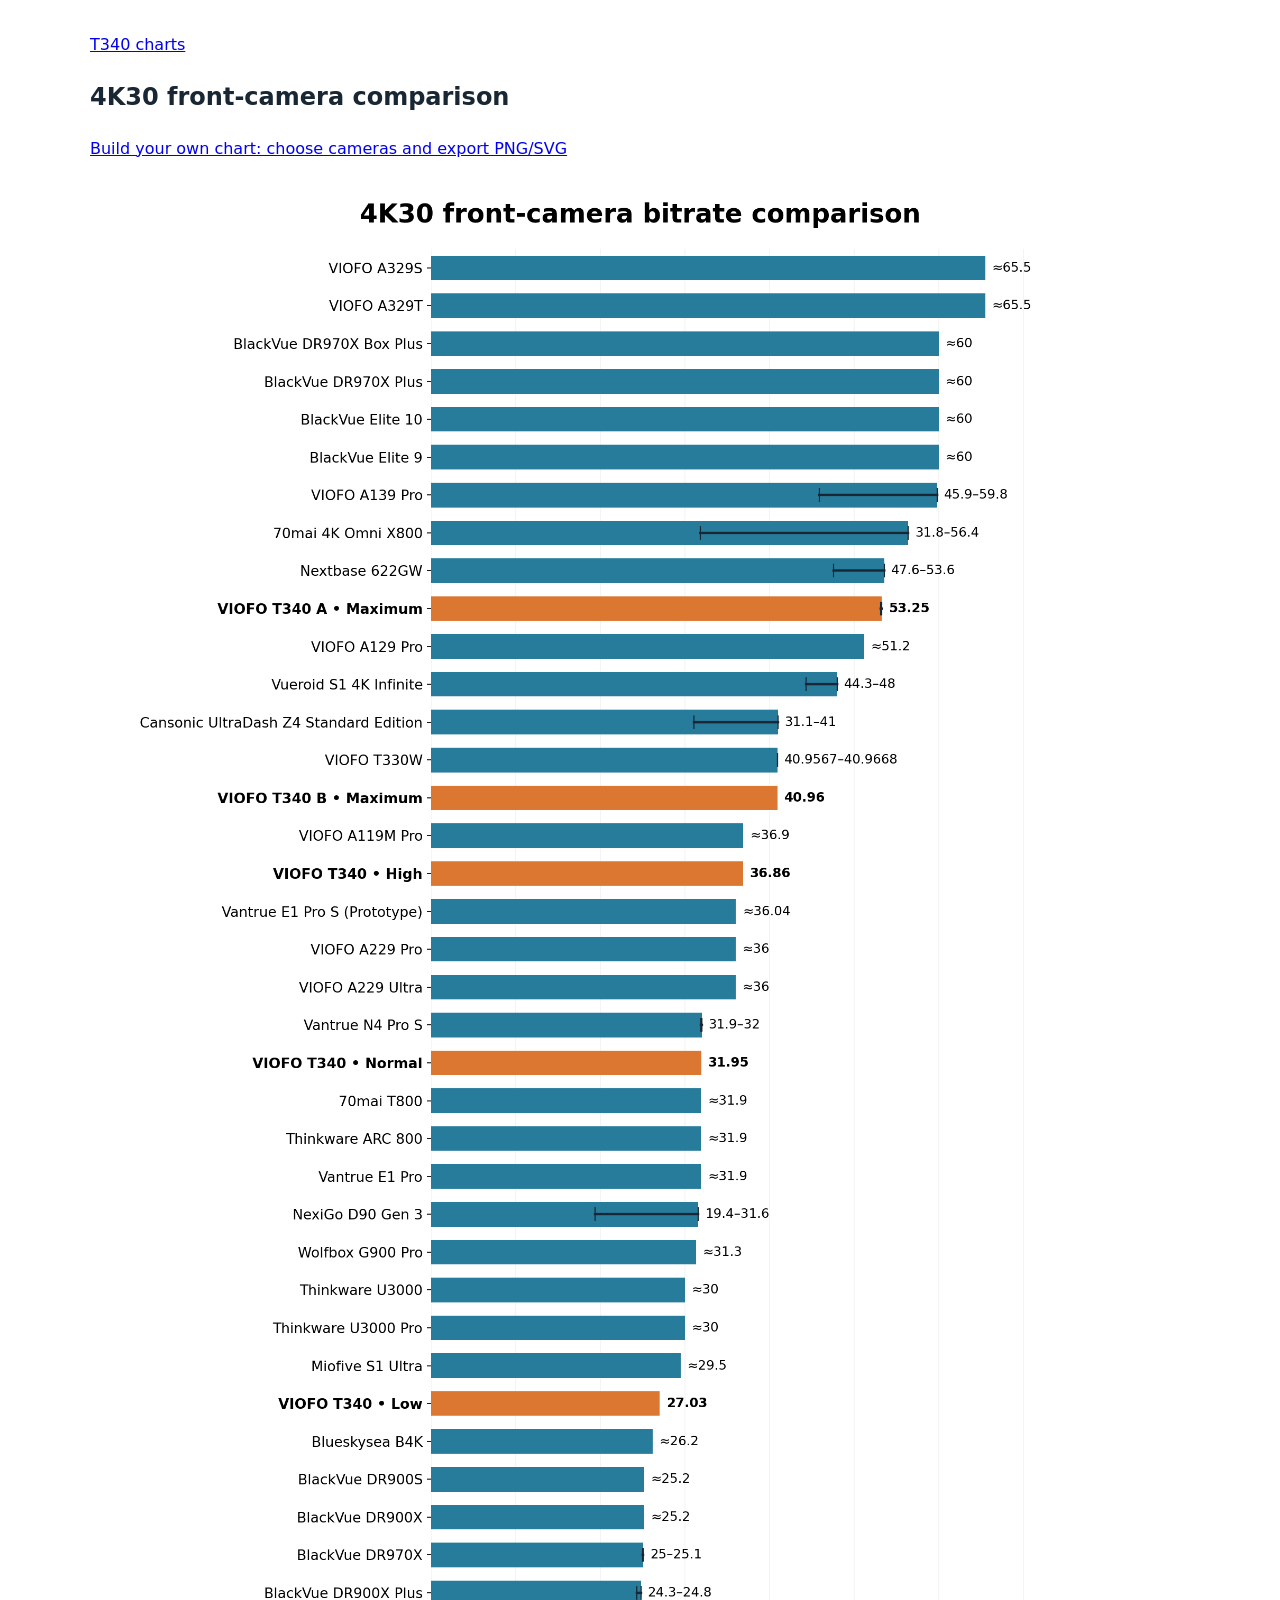
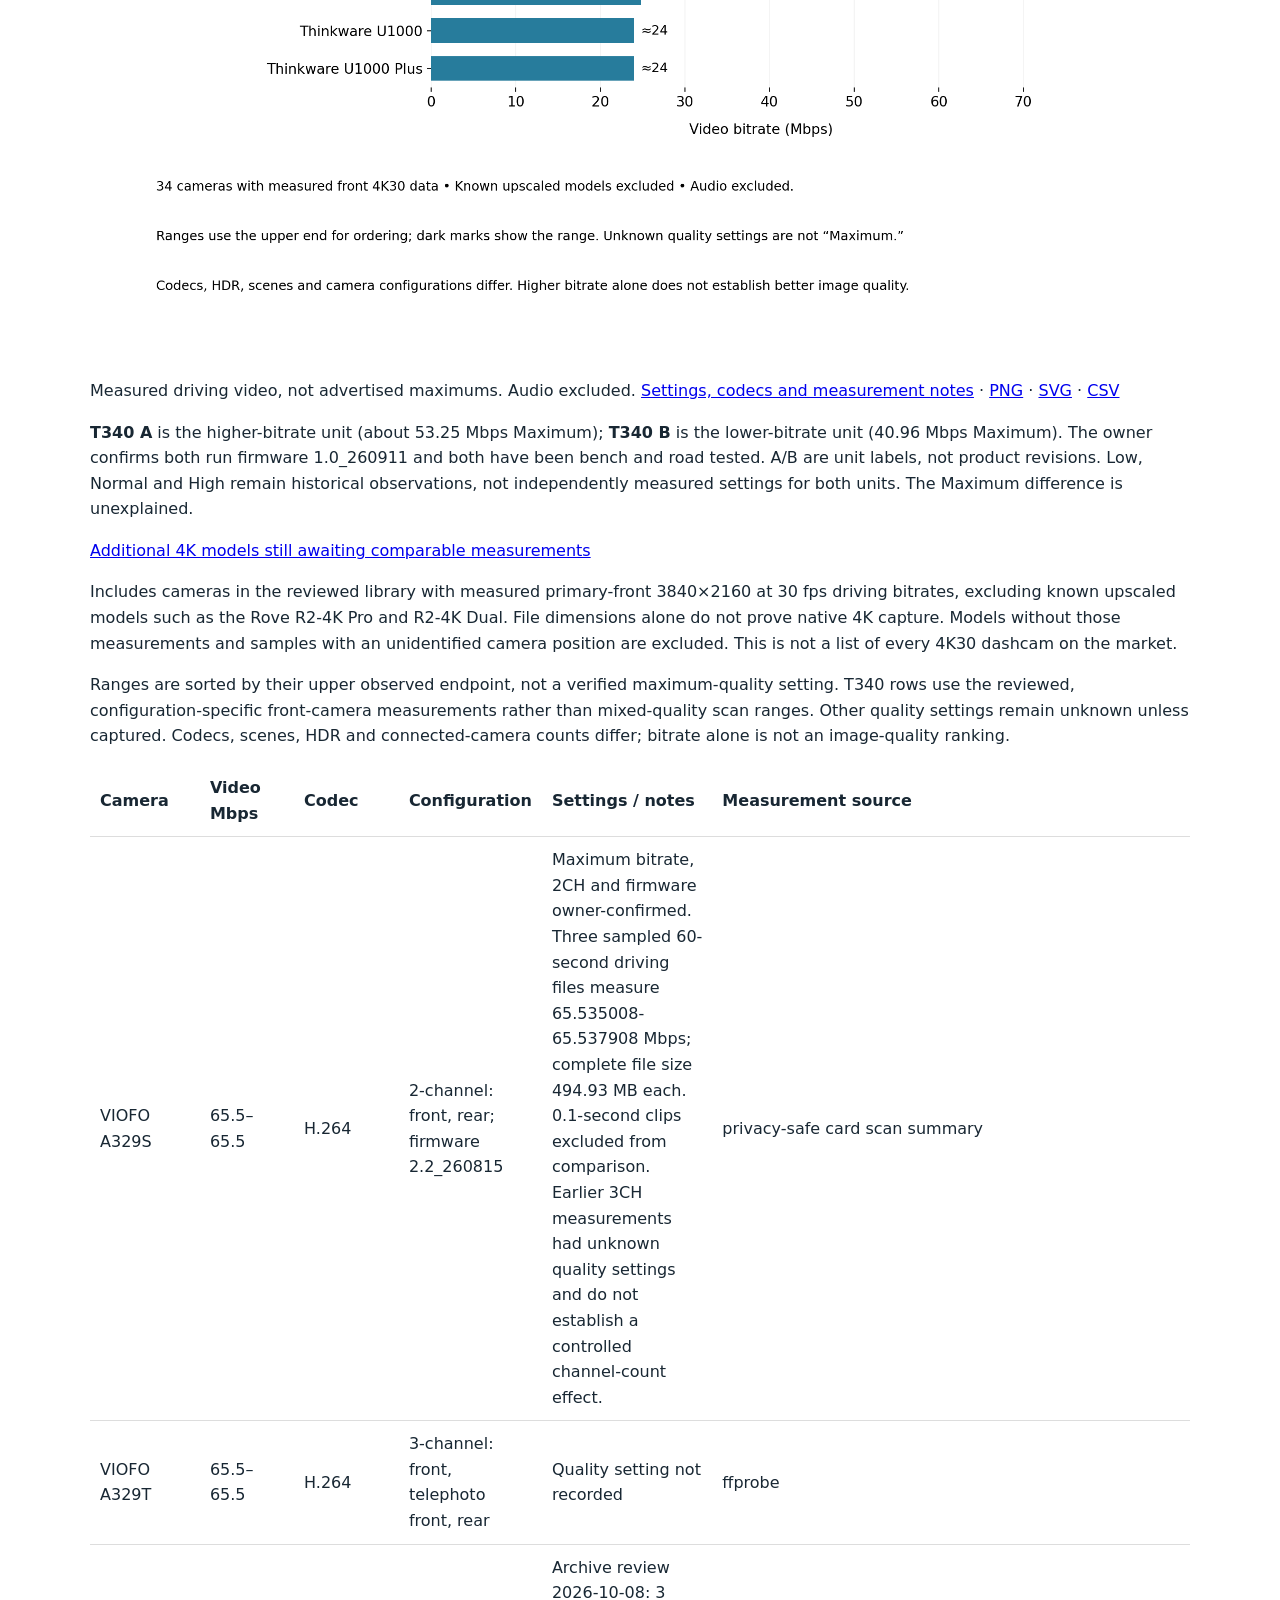
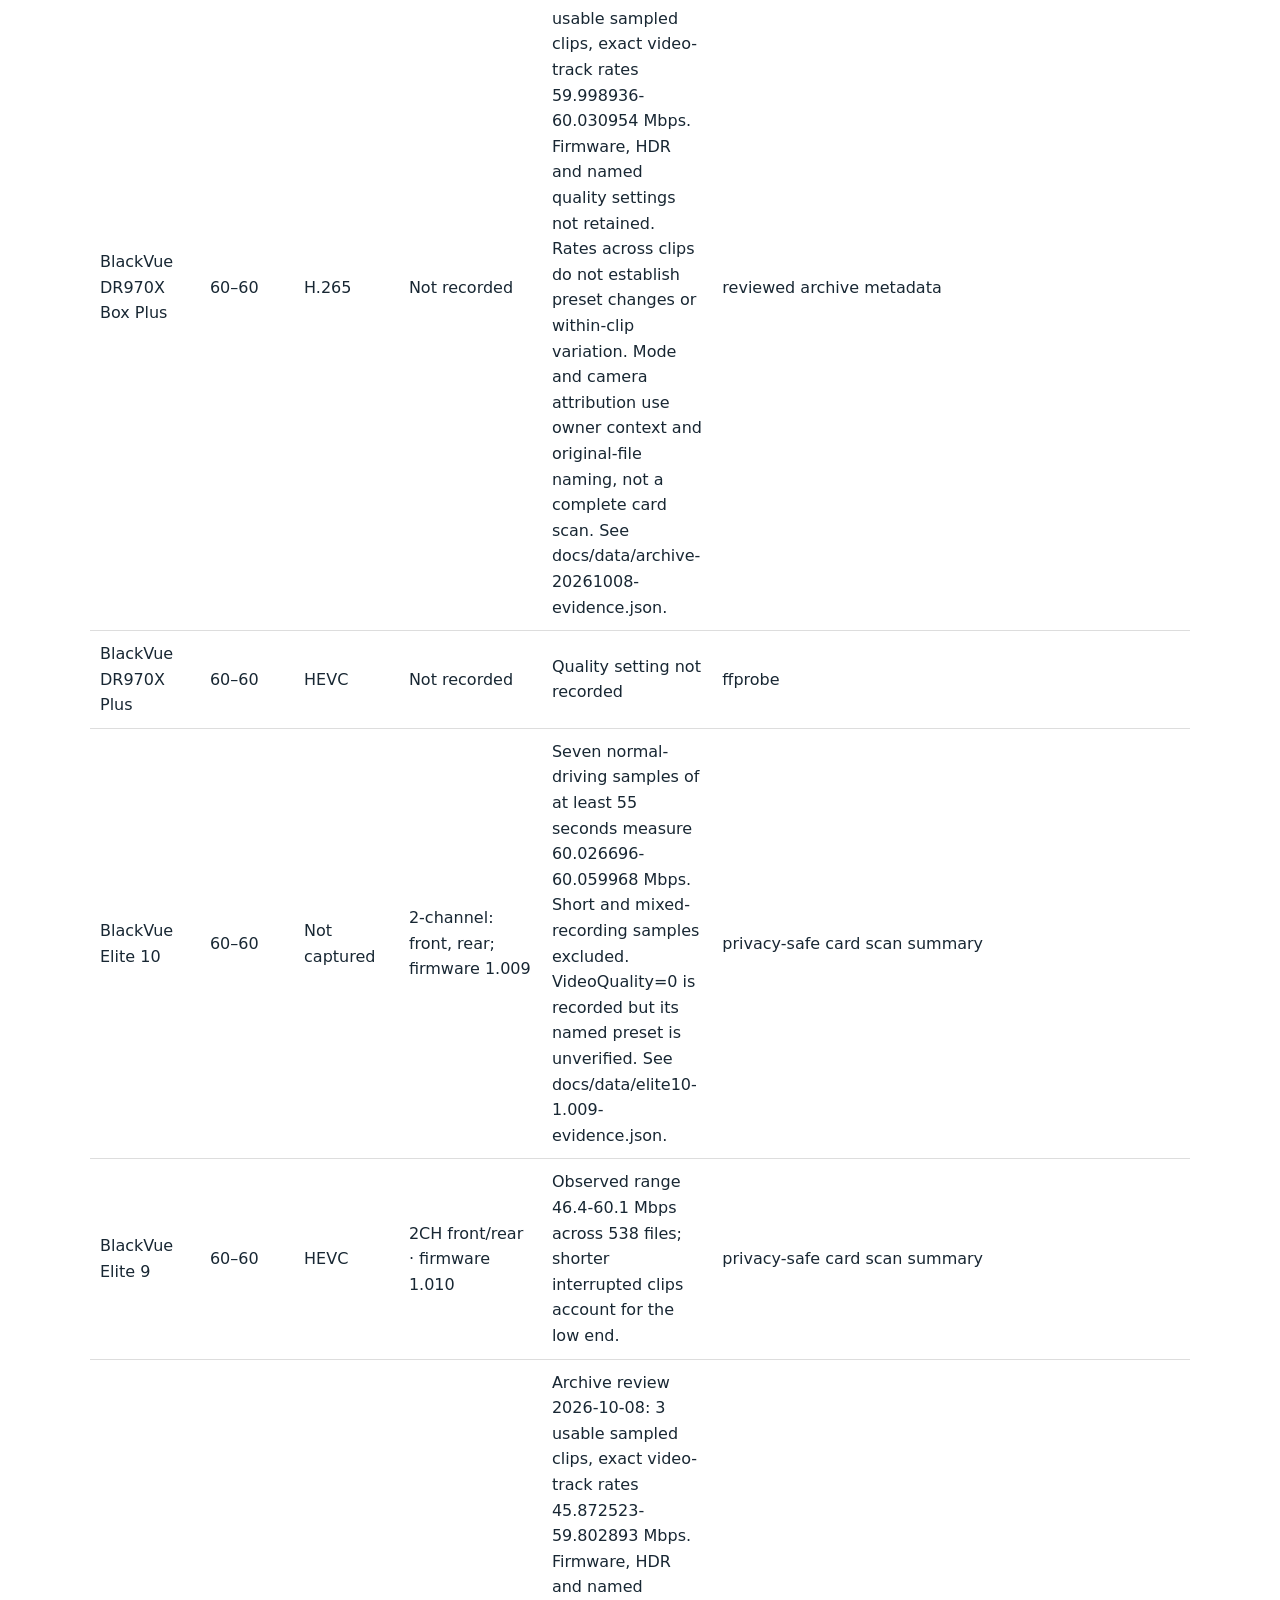
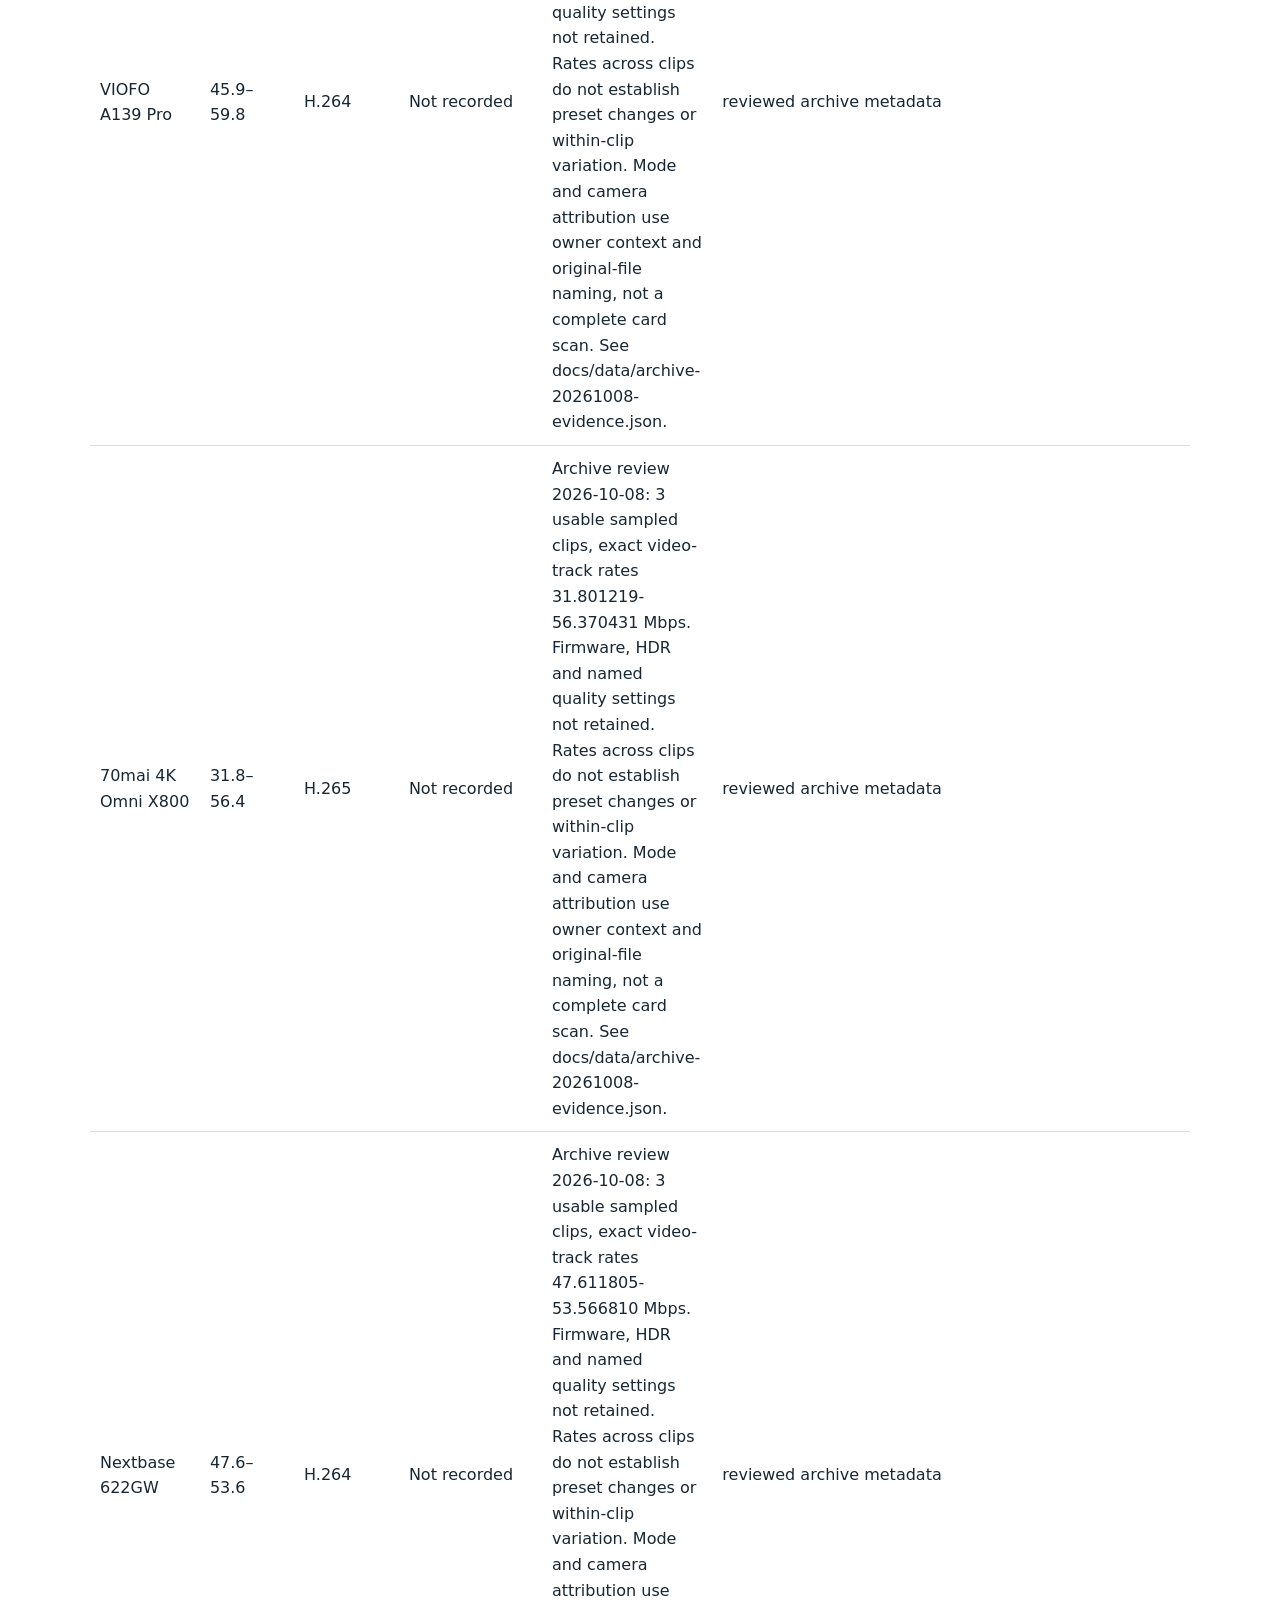
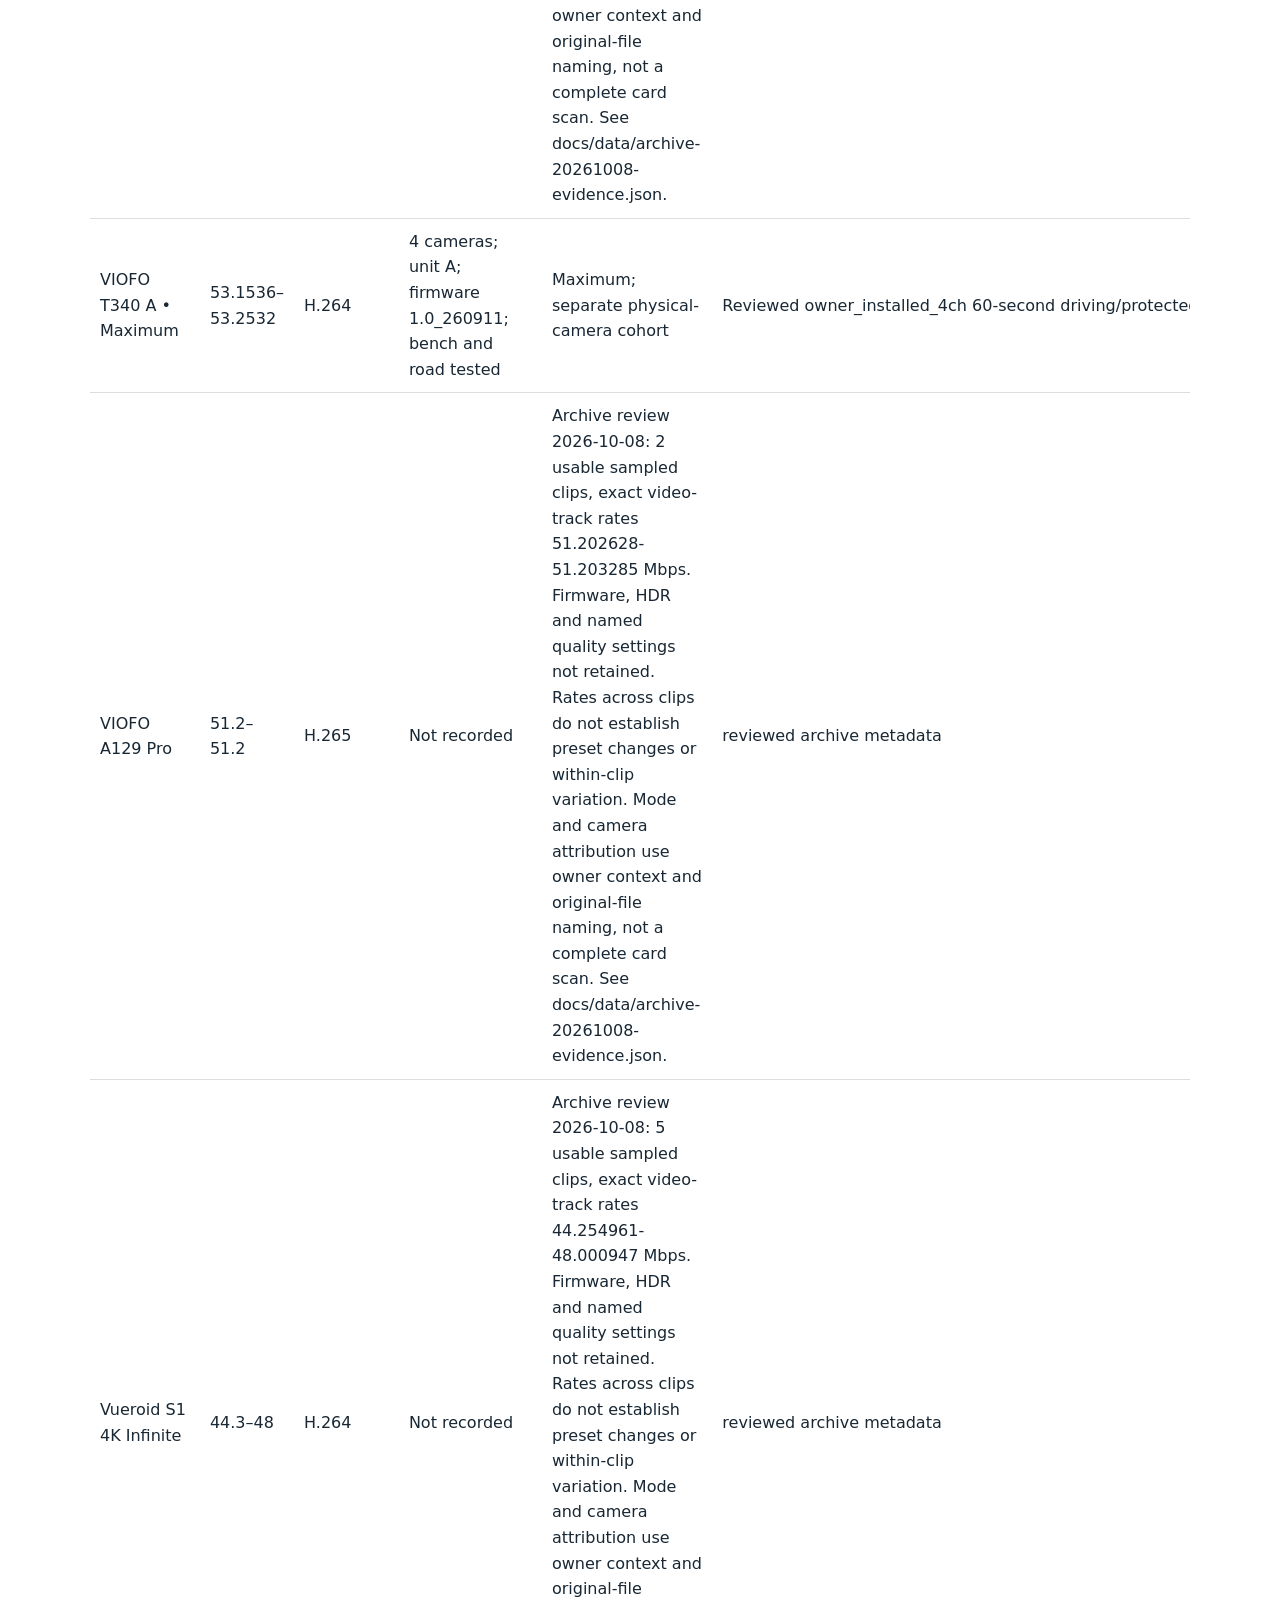
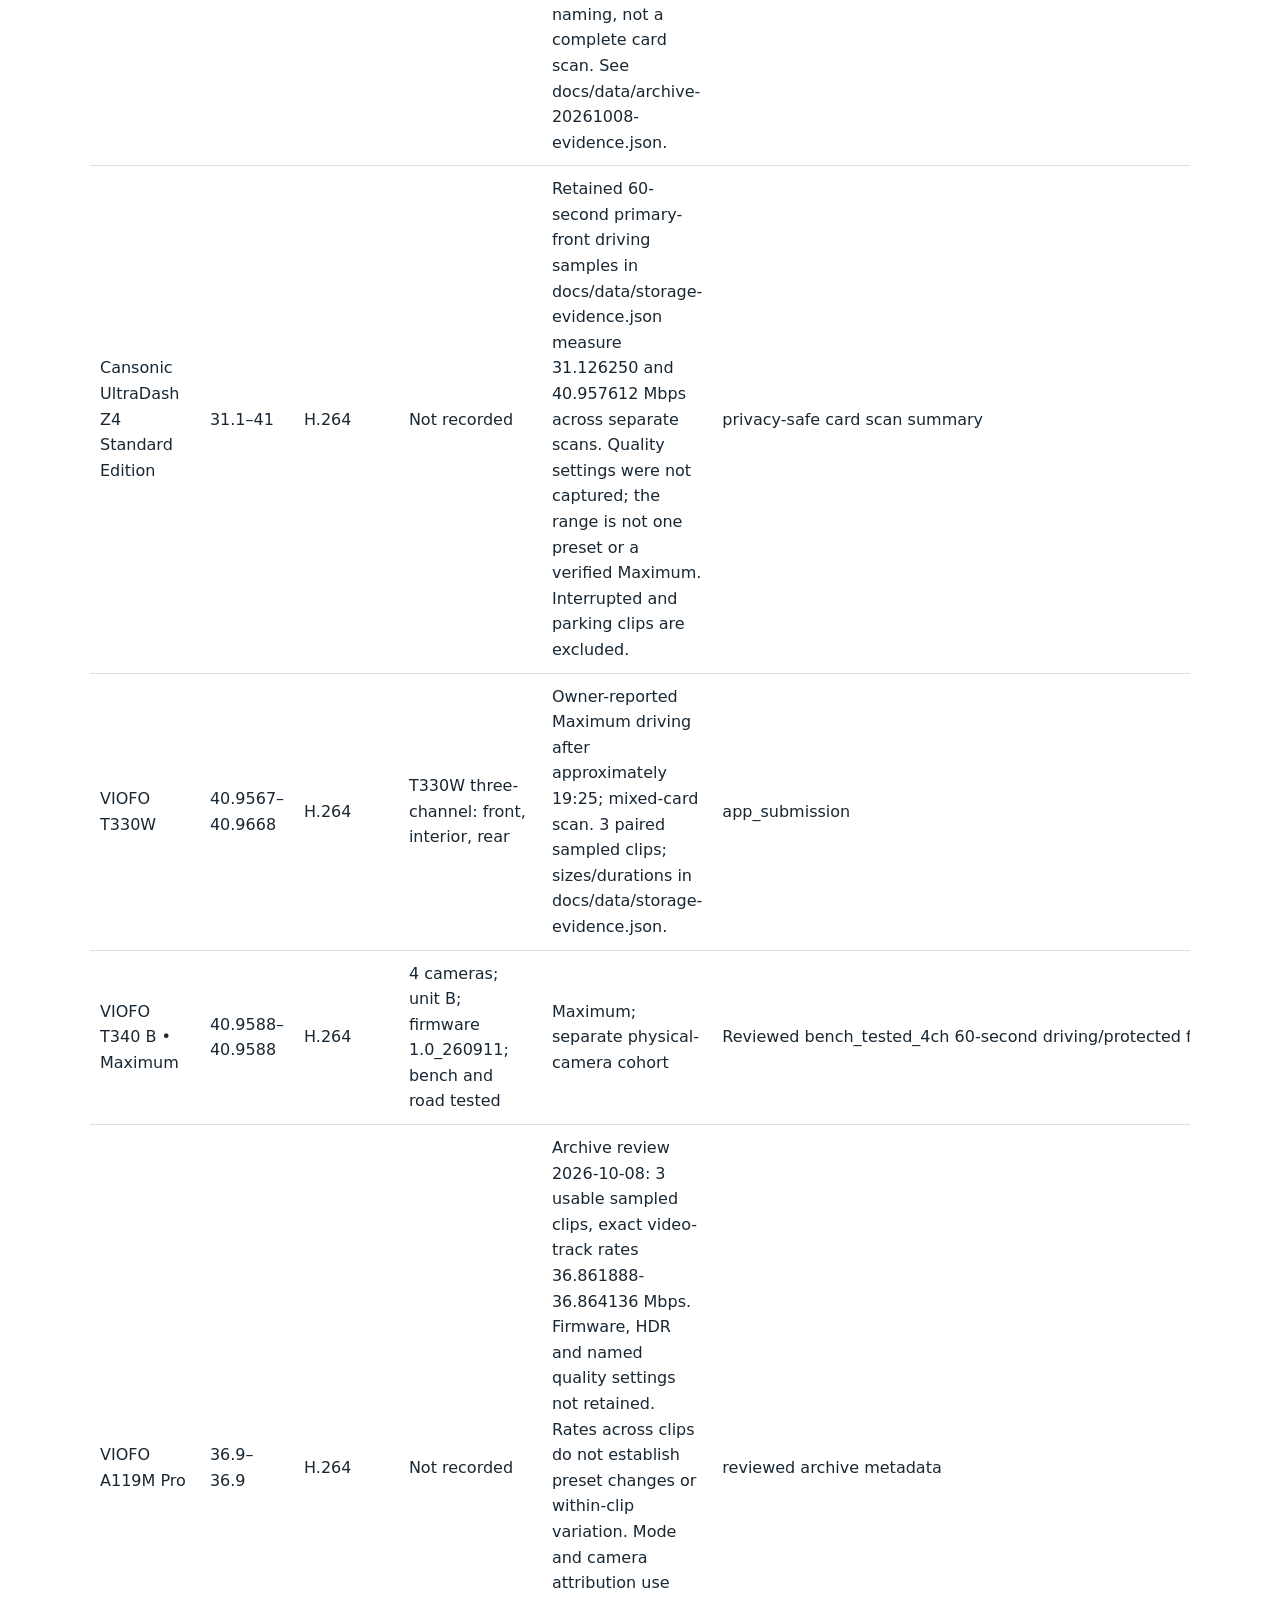
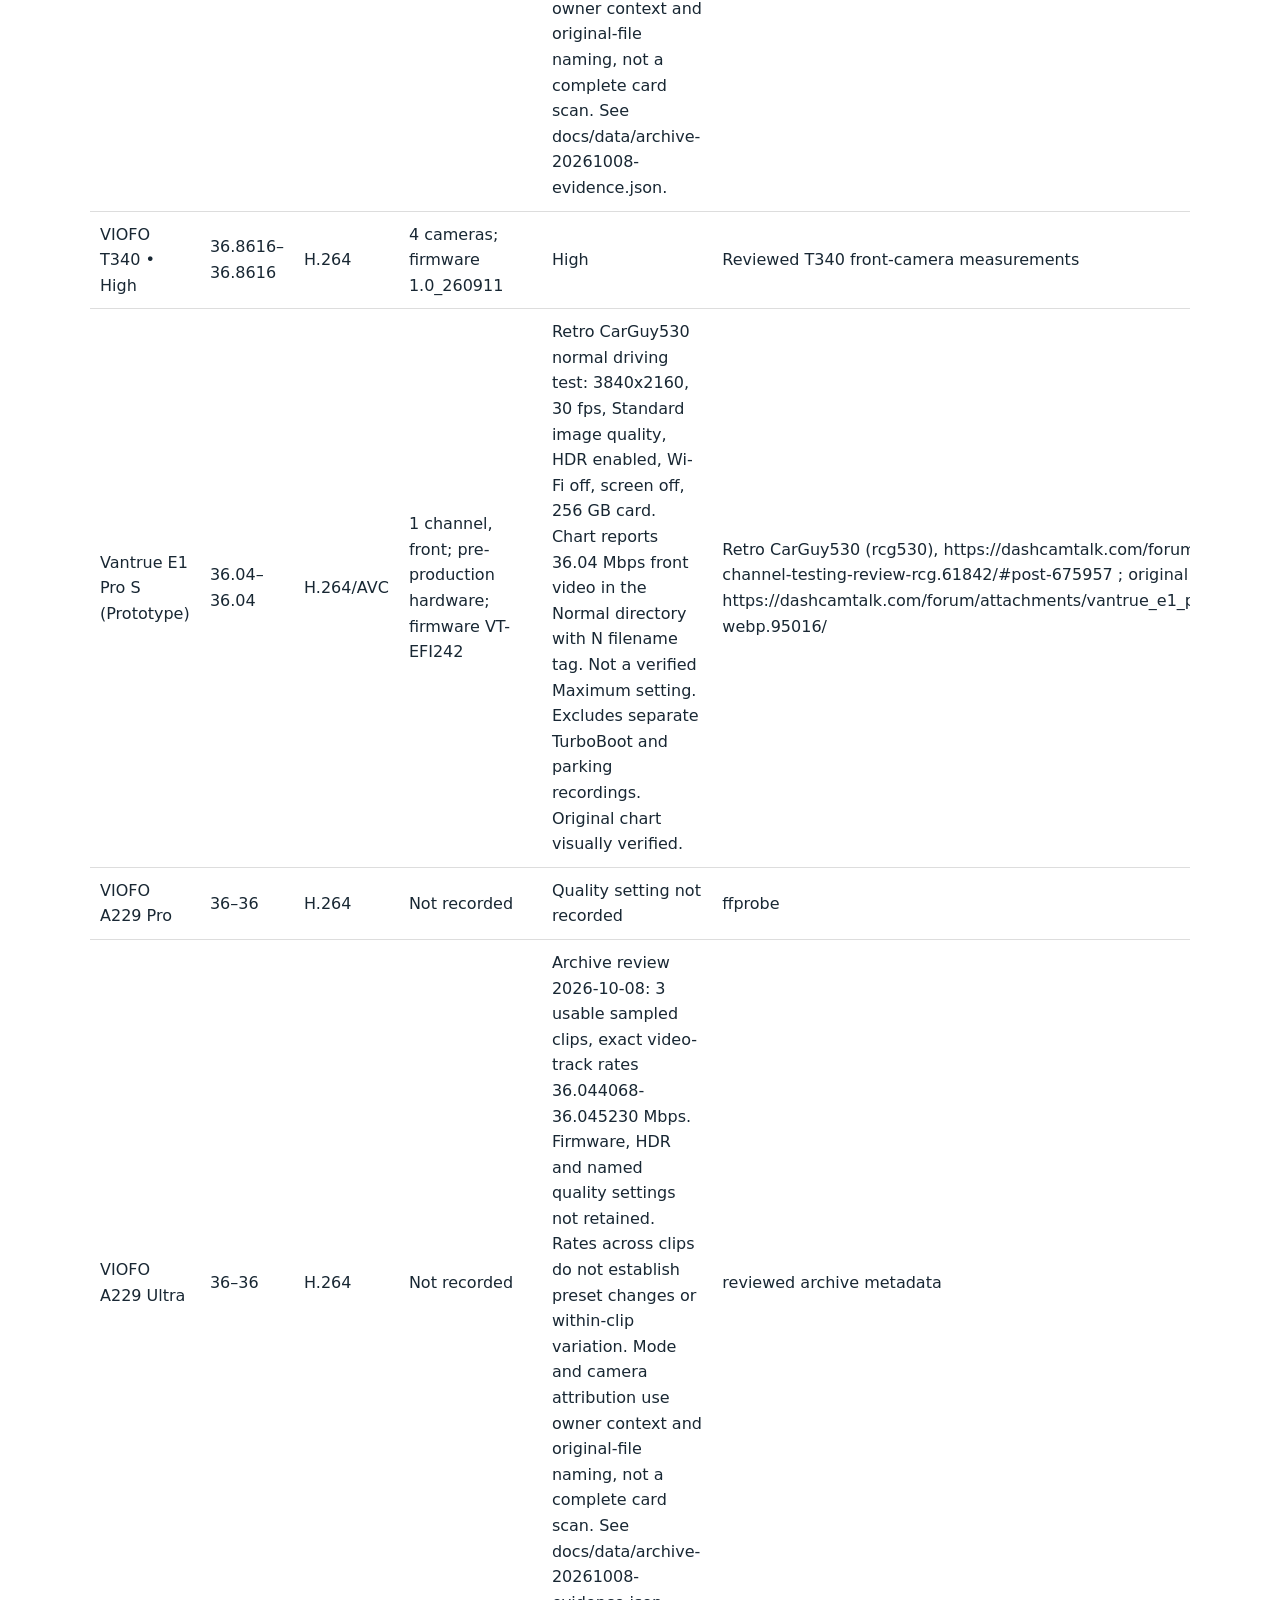
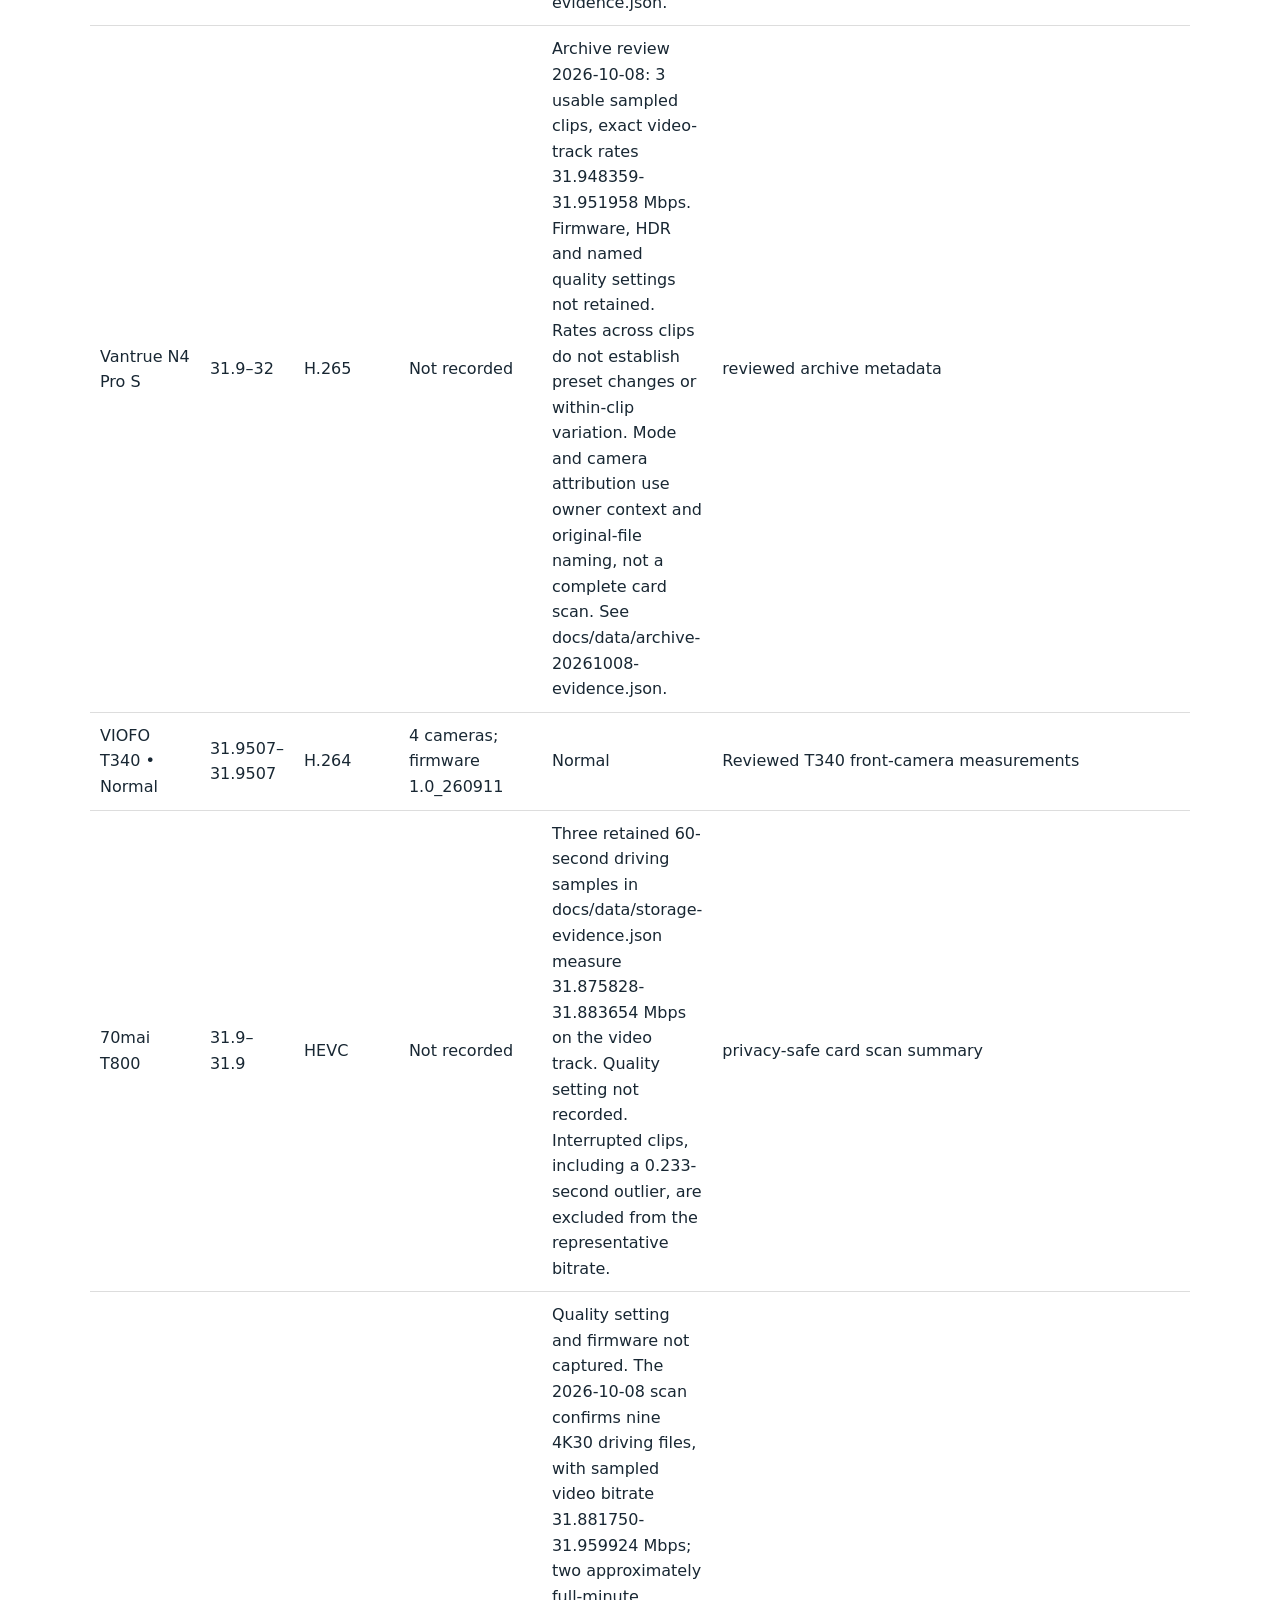
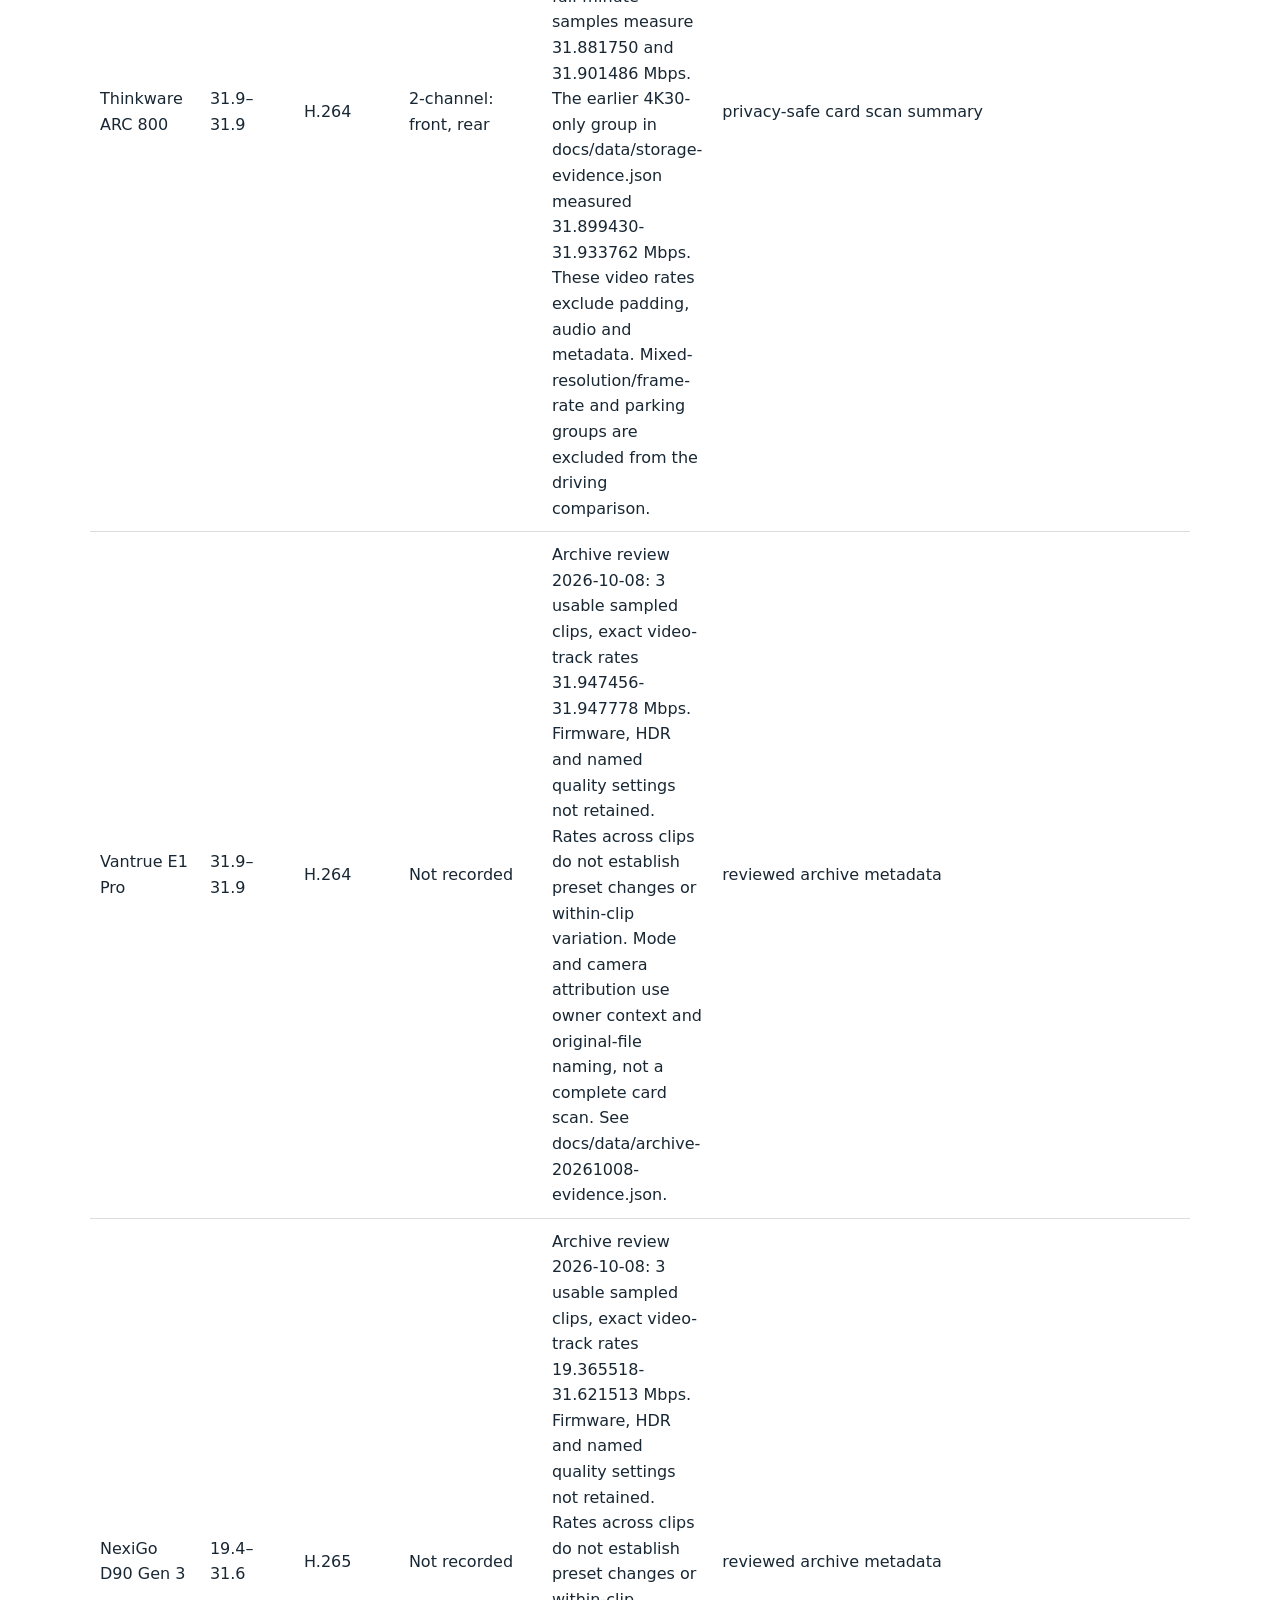
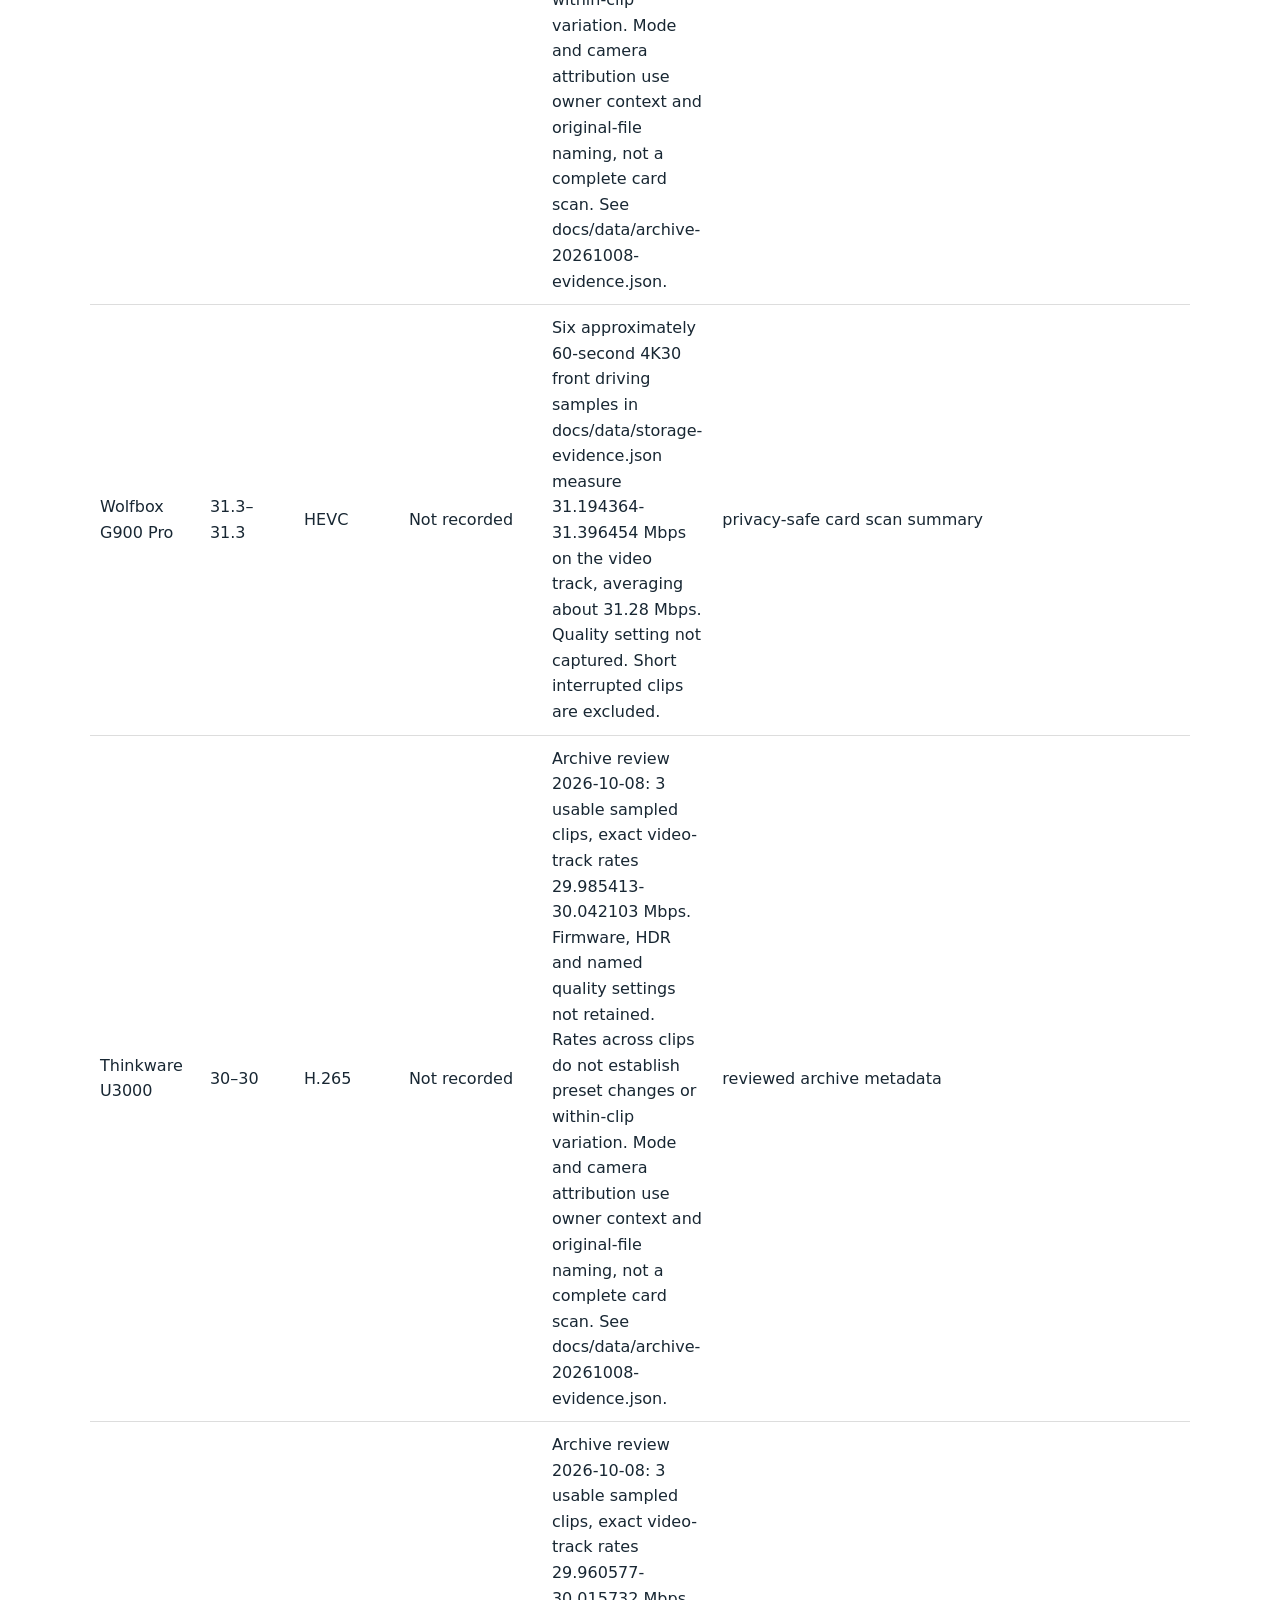
==== commit 90612d53: "Add channel-aware bitrate comparisons and YouTube exports" ====
--- a/docs/4k30-comparison.html
+++ b/docs/4k30-comparison.html
@@ -1 +1 @@
-<!doctype html><html lang="en"><meta charset="utf-8"><meta name="viewport" content="width=device-width,initial-scale=1"><title>4K30 front-camera bitrate comparison</title><style>body{font:16px system-ui;max-width:1100px;margin:32px auto;padding:0 18px;line-height:1.6;color:#182733}img{width:100%;height:auto}.scroll{overflow:auto}table{border-collapse:collapse}td,th{padding:10px;text-align:left;border-bottom:1px solid #ddd}</style><a href="t340-comparison.html">T340 charts</a><section id="4k30-comparison"><h2>4K30 front-camera comparison</h2><p><a href="bitrate-charts.html">Build your own chart: choose cameras and export PNG/SVG</a></p><a href="assets/4k30/comparison.png?v=8c1ef6678a54"><img src="assets/4k30/comparison.png?v=8c1ef6678a54" alt="Descending measured 4K30 front-camera video bitrates, highlighting T340 configurations" loading="lazy"></a><p>Measured driving video, not advertised maximums. Audio excluded. <a href="4k30-comparison.html">Settings, codecs and measurement notes</a> · <a href="assets/4k30/comparison.png?v=8c1ef6678a54">PNG</a> · <a href="assets/4k30/comparison.svg?v=f2bb9d966de8">SVG</a> · <a href="assets/4k30/measurements.csv">CSV</a></p><p><strong>T340 A</strong> is the higher-bitrate unit (about 53.25 Mbps Maximum); <strong>T340 B</strong> is the lower-bitrate unit (40.96 Mbps Maximum). The owner confirms both run firmware 1.0_260911 and both have been bench and road tested. A/B are unit labels, not product revisions. Low, Normal and High remain historical observations, not independently measured settings for both units. The Maximum difference is unexplained.</p><p><a href="4k30-comparison.html#unranked">Additional 4K models still awaiting comparable measurements</a></p></section><p>Includes cameras in the reviewed library with measured primary-front 3840×2160 at 30 fps driving bitrates, excluding known upscaled models such as the Rove R2-4K Dual. File dimensions alone do not prove native 4K capture. Models without those measurements and samples with an unidentified camera position are excluded. This is not a list of every 4K30 dashcam on the market.</p><p>Ranges are sorted by their upper observed endpoint, not a verified maximum-quality setting. T340 rows use the reviewed, configuration-specific front-camera measurements rather than mixed-quality scan ranges. Other quality settings remain unknown unless captured. Codecs, scenes, HDR and connected-camera counts differ; bitrate alone is not an image-quality ranking.</p><div class="scroll"><table><tr><th>Camera</th><th>Video Mbps</th><th>Codec</th><th>Configuration</th><th>Settings / notes</th><th>Measurement source</th></tr><tr><td>VIOFO A329S</td><td>65.5–65.5</td><td>H.264</td><td>2-channel: front, rear; firmware 2.2_260815</td><td>Maximum bitrate, 2CH and firmware owner-confirmed. Three sampled 60-second driving files measure 65.535008-65.537908 Mbps; complete file size 494.93 MB each. 0.1-second clips excluded from comparison. Earlier 3CH measurements had unknown quality settings and do not establish a controlled channel-count effect.</td><td>privacy-safe card scan summary</td></tr><tr><td>VIOFO A329T</td><td>65.5–65.5</td><td>H.264</td><td>3-channel: front, telephoto front, rear</td><td>Quality setting not recorded</td><td>ffprobe</td></tr><tr><td>BlackVue DR970X Box+</td><td>60–60</td><td>H.265</td><td>Not recorded</td><td>Archive review 2026-10-08: 3 usable sampled clips, exact video-track rates 59.998936-60.030954 Mbps. Firmware, HDR and named quality settings not retained. Rates across clips do not establish preset changes or within-clip variation. Mode and camera attribution use owner context and original-file naming, not a complete card scan. See docs/data/archive-20261008-evidence.json.</td><td>reviewed archive metadata</td></tr><tr><td>BlackVue DR970X+</td><td>60–60</td><td>HEVC</td><td>Not recorded</td><td>Quality setting not recorded</td><td>ffprobe</td></tr><tr><td>BlackVue Elite 10</td><td>60–60</td><td>Not captured</td><td>2-channel: front, rear; firmware 1.009</td><td>Seven normal-driving samples of at least 55 seconds measure 60.026696-60.059968 Mbps. Short and mixed-recording samples excluded. VideoQuality=0 is recorded but its named preset is unverified. See docs/data/elite10-1.009-evidence.json.</td><td>privacy-safe card scan summary</td></tr><tr><td>BlackVue Elite 9</td><td>60–60</td><td>HEVC</td><td>2CH front/rear · firmware 1.010</td><td>Observed range 46.4-60.1 Mbps across 538 files; shorter interrupted clips account for the low end.</td><td>privacy-safe card scan summary</td></tr><tr><td>VIOFO A139 Pro</td><td>45.9–59.8</td><td>H.264</td><td>Not recorded</td><td>Archive review 2026-10-08: 3 usable sampled clips, exact video-track rates 45.872523-59.802893 Mbps. Firmware, HDR and named quality settings not retained. Rates across clips do not establish preset changes or within-clip variation. Mode and camera attribution use owner context and original-file naming, not a complete card scan. See docs/data/archive-20261008-evidence.json.</td><td>reviewed archive metadata</td></tr><tr><td>70mai 4K Omni X800</td><td>31.8–56.4</td><td>H.265</td><td>Not recorded</td><td>Archive review 2026-10-08: 3 usable sampled clips, exact video-track rates 31.801219-56.370431 Mbps. Firmware, HDR and named quality settings not retained. Rates across clips do not establish preset changes or within-clip variation. Mode and camera attribution use owner context and original-file naming, not a complete card scan. See docs/data/archive-20261008-evidence.json.</td><td>reviewed archive metadata</td></tr><tr><td>Nextbase 622GW</td><td>47.6–53.6</td><td>H.264</td><td>Not recorded</td><td>Archive review 2026-10-08: 3 usable sampled clips, exact video-track rates 47.611805-53.566810 Mbps. Firmware, HDR and named quality settings not retained. Rates across clips do not establish preset changes or within-clip variation. Mode and camera attribution use owner context and original-file naming, not a complete card scan. See docs/data/archive-20261008-evidence.json.</td><td>reviewed archive metadata</td></tr><tr><td>VIOFO T340 A • Maximum</td><td>53.1536–53.2532</td><td>H.264</td><td>4 cameras; unit A; firmware 1.0_260911; bench and road tested</td><td>Maximum; separate physical-camera cohort</td><td>Reviewed owner_installed_4ch 60-second driving/protected front samples, 2026-10-12</td></tr><tr><td>VIOFO A129 Pro</td><td>51.2–51.2</td><td>H.265</td><td>Not recorded</td><td>Archive review 2026-10-08: 2 usable sampled clips, exact video-track rates 51.202628-51.203285 Mbps. Firmware, HDR and named quality settings not retained. Rates across clips do not establish preset changes or within-clip variation. Mode and camera attribution use owner context and original-file naming, not a complete card scan. See docs/data/archive-20261008-evidence.json.</td><td>reviewed archive metadata</td></tr><tr><td>Vueroid S1 4K Infinite</td><td>44.3–48</td><td>H.264</td><td>Not recorded</td><td>Archive review 2026-10-08: 5 usable sampled clips, exact video-track rates 44.254961-48.000947 Mbps. Firmware, HDR and named quality settings not retained. Rates across clips do not establish preset changes or within-clip variation. Mode and camera attribution use owner context and original-file naming, not a complete card scan. See docs/data/archive-20261008-evidence.json.</td><td>reviewed archive metadata</td></tr><tr><td>Cansonic UltraDash Z4 Standard Edition</td><td>31.1–41</td><td>H.264</td><td>Not recorded</td><td>Retained 60-second primary-front driving samples in docs/data/storage-evidence.json measure 31.126250 and 40.957612 Mbps across separate scans. Quality settings were not captured; the range is not one preset or a verified Maximum. Interrupted and parking clips are excluded.</td><td>privacy-safe card scan summary</td></tr><tr><td>VIOFO T330W</td><td>40.9567–40.9668</td><td>H.264</td><td>T330W three-channel: front, interior, rear</td><td>Owner-reported Maximum driving after approximately 19:25; mixed-card scan. 3 paired sampled clips; sizes/durations in docs/data/storage-evidence.json.</td><td>app_submission</td></tr><tr><td>VIOFO T340 B • Maximum</td><td>40.9588–40.9588</td><td>H.264</td><td>4 cameras; unit B; firmware 1.0_260911; bench and road tested</td><td>Maximum; separate physical-camera cohort</td><td>Reviewed bench_tested_4ch 60-second driving/protected front samples, 2026-10-12</td></tr><tr><td>Rove R2-4K Pro</td><td>36.8–36.9</td><td>H.265</td><td>Not recorded</td><td>Archive review 2026-10-08: 3 usable sampled clips, exact video-track rates 36.785236-36.865316 Mbps. Firmware, HDR and named quality settings not retained. Rates across clips do not establish preset changes or within-clip variation. Mode and camera attribution use owner context and original-file naming, not a complete card scan. See docs/data/archive-20261008-evidence.json.</td><td>reviewed archive metadata</td></tr><tr><td>VIOFO A119M Pro</td><td>36.9–36.9</td><td>H.264</td><td>Not recorded</td><td>Archive review 2026-10-08: 3 usable sampled clips, exact video-track rates 36.861888-36.864136 Mbps. Firmware, HDR and named quality settings not retained. Rates across clips do not establish preset changes or within-clip variation. Mode and camera attribution use owner context and original-file naming, not a complete card scan. See docs/data/archive-20261008-evidence.json.</td><td>reviewed archive metadata</td></tr><tr><td>VIOFO T340 • High</td><td>36.8616–36.8616</td><td>H.264</td><td>4 cameras; firmware 1.0_260911</td><td>High</td><td>Reviewed T340 front-camera measurements</td></tr><tr><td>Vantrue E1 Pro S (Prototype)</td><td>36.04–36.04</td><td>H.264/AVC</td><td>1 channel, front; pre-production hardware; firmware VT-EFI242</td><td>Retro CarGuy530 normal driving test: 3840x2160, 30 fps, Standard image quality, HDR enabled, Wi-Fi off, screen off, 256 GB card. Chart reports 36.04 Mbps front video in the Normal directory with N filename tag. Not a verified Maximum setting. Excludes separate TurboBoot and parking recordings. Original chart visually verified.</td><td>Retro CarGuy530 (rcg530), https://dashcamtalk.com/forum/threads/vantrue-e1-pro-s-4k-uhd-1-channel-testing-review-rcg.61842/#post-675957 ; original chart https://dashcamtalk.com/forum/attachments/vantrue_e1_pro_s_power_consumption_20261019-webp.95016/</td></tr><tr><td>VIOFO A229 Pro</td><td>36–36</td><td>H.264</td><td>Not recorded</td><td>Quality setting not recorded</td><td>ffprobe</td></tr><tr><td>VIOFO A229 Ultra</td><td>36–36</td><td>H.264</td><td>Not recorded</td><td>Archive review 2026-10-08: 3 usable sampled clips, exact video-track rates 36.044068-36.045230 Mbps. Firmware, HDR and named quality settings not retained. Rates across clips do not establish preset changes or within-clip variation. Mode and camera attribution use owner context and original-file naming, not a complete card scan. See docs/data/archive-20261008-evidence.json.</td><td>reviewed archive metadata</td></tr><tr><td>Vantrue N4 Pro S</td><td>31.9–32</td><td>H.265</td><td>Not recorded</td><td>Archive review 2026-10-08: 3 usable sampled clips, exact video-track rates 31.948359-31.951958 Mbps. Firmware, HDR and named quality settings not retained. Rates across clips do not establish preset changes or within-clip variation. Mode and camera attribution use owner context and original-file naming, not a complete card scan. See docs/data/archive-20261008-evidence.json.</td><td>reviewed archive metadata</td></tr><tr><td>VIOFO T340 • Normal</td><td>31.9507–31.9507</td><td>H.264</td><td>4 cameras; firmware 1.0_260911</td><td>Normal</td><td>Reviewed T340 front-camera measurements</td></tr><tr><td>70mai T800</td><td>31.9–31.9</td><td>HEVC</td><td>Not recorded</td><td>Three retained 60-second driving samples in docs/data/storage-evidence.json measure 31.875828-31.883654 Mbps on the video track. Quality setting not recorded. Interrupted clips, including a 0.233-second outlier, are excluded from the representative bitrate.</td><td>privacy-safe card scan summary</td></tr><tr><td>Thinkware ARC 800</td><td>31.9–31.9</td><td>H.264</td><td>2-channel: front, rear</td><td>Quality setting and firmware not captured. The 2026-10-08 scan confirms nine 4K30 driving files, with sampled video bitrate 31.881750-31.959924 Mbps; two approximately full-minute samples measure 31.881750 and 31.901486 Mbps. The earlier 4K30-only group in docs/data/storage-evidence.json measured 31.899430-31.933762 Mbps. These video rates exclude padding, audio and metadata. Mixed-resolution/frame-rate and parking groups are excluded from the driving comparison.</td><td>privacy-safe card scan summary</td></tr><tr><td>Vantrue E1 Pro</td><td>31.9–31.9</td><td>H.264</td><td>Not recorded</td><td>Archive review 2026-10-08: 3 usable sampled clips, exact video-track rates 31.947456-31.947778 Mbps. Firmware, HDR and named quality settings not retained. Rates across clips do not establish preset changes or within-clip variation. Mode and camera attribution use owner context and original-file naming, not a complete card scan. See docs/data/archive-20261008-evidence.json.</td><td>reviewed archive metadata</td></tr><tr><td>NexiGo D90 Gen 3</td><td>19.4–31.6</td><td>H.265</td><td>Not recorded</td><td>Archive review 2026-10-08: 3 usable sampled clips, exact video-track rates 19.365518-31.621513 Mbps. Firmware, HDR and named quality settings not retained. Rates across clips do not establish preset changes or within-clip variation. Mode and camera attribution use owner context and original-file naming, not a complete card scan. See docs/data/archive-20261008-evidence.json.</td><td>reviewed archive metadata</td></tr><tr><td>Wolfbox G900 Pro</td><td>31.3–31.3</td><td>HEVC</td><td>Not recorded</td><td>Six approximately 60-second 4K30 front driving samples in docs/data/storage-evidence.json measure 31.194364-31.396454 Mbps on the video track, averaging about 31.28 Mbps. Quality setting not captured. Short interrupted clips are excluded.</td><td>privacy-safe card scan summary</td></tr><tr><td>Thinkware U3000</td><td>30–30</td><td>H.265</td><td>Not recorded</td><td>Archive review 2026-10-08: 3 usable sampled clips, exact video-track rates 29.985413-30.042103 Mbps. Firmware, HDR and named quality settings not retained. Rates across clips do not establish preset changes or within-clip variation. Mode and camera attribution use owner context and original-file naming, not a complete card scan. See docs/data/archive-20261008-evidence.json.</td><td>reviewed archive metadata</td></tr><tr><td>Thinkware U3000 Pro</td><td>30–30</td><td>H.265</td><td>Not recorded</td><td>Archive review 2026-10-08: 3 usable sampled clips, exact video-track rates 29.960577-30.015732 Mbps. Firmware, HDR and named quality settings not retained. Rates across clips do not establish preset changes or within-clip variation. Mode and camera attribution use owner context and original-file naming, not a complete card scan. See docs/data/archive-20261008-evidence.json.</td><td>reviewed archive metadata</td></tr><tr><td>Miofive S1 Ultra</td><td>29.5–29.5</td><td>H.265</td><td>Not recorded</td><td>Archive review 2026-10-08: 3 usable sampled clips, exact video-track rates 29.489652-29.491566 Mbps. Firmware, HDR and named quality settings not retained. Rates across clips do not establish preset changes or within-clip variation. Mode and camera attribution use owner context and original-file naming, not a complete card scan. See docs/data/archive-20261008-evidence.json.</td><td>reviewed archive metadata</td></tr><tr><td>VIOFO T340 • Low</td><td>27.034–27.034</td><td>H.264</td><td>4 cameras; firmware 1.0_260911</td><td>Low</td><td>Reviewed T340 front-camera measurements</td></tr><tr><td>Blueskysea B4K</td><td>26.2–26.2</td><td>H.265</td><td>Not recorded</td><td>Archive review 2026-10-08: 1 usable sampled clips, exact video-track rates 26.219133-26.219133 Mbps. Firmware, HDR and named quality settings not retained. Rates across clips do not establish preset changes or within-clip variation. Mode and camera attribution use owner context and original-file naming, not a complete card scan. See docs/data/archive-20261008-evidence.json.</td><td>reviewed archive metadata</td></tr><tr><td>BlackVue DR900S</td><td>25.2–25.2</td><td>H.265</td><td>2-channel: front, rear</td><td>Owner-provided archive checked 2026-10-08. Four normal/manual front clips of at least 55 seconds measure 25.096657-25.255170 Mbps at approximately 30 fps. P parking and E unknown-context events excluded, regardless of archive folder. Firmware and quality setting unknown. See docs/data/dr900s-archive-evidence.json.</td><td>ffprobe</td></tr><tr><td>BlackVue DR900X</td><td>25.2–25.2</td><td>H.265</td><td>Not recorded</td><td>Archive review 2026-10-08: 3 usable sampled clips, exact video-track rates 25.200007-25.225058 Mbps. Firmware, HDR and named quality settings not retained. Rates across clips do not establish preset changes or within-clip variation. Mode and camera attribution use owner context and original-file naming, not a complete card scan. See docs/data/archive-20261008-evidence.json.</td><td>reviewed archive metadata</td></tr><tr><td>BlackVue DR970X</td><td>25–25.1</td><td>H.264</td><td>Not recorded</td><td>Archive review 2026-10-08: 3 usable sampled clips, exact video-track rates 25.012337-25.083676 Mbps. Firmware, HDR and named quality settings not retained. Rates across clips do not establish preset changes or within-clip variation. Mode and camera attribution use owner context and original-file naming, not a complete card scan. See docs/data/archive-20261008-evidence.json.</td><td>reviewed archive metadata</td></tr><tr><td>BlackVue DR900X+</td><td>24.3–24.8</td><td>H.264</td><td>Not recorded</td><td>Archive review 2026-10-08: 3 usable sampled clips, exact video-track rates 24.260897-24.828378 Mbps. Firmware, HDR and named quality settings not retained. Rates across clips do not establish preset changes or within-clip variation. Mode and camera attribution use owner context and original-file naming, not a complete card scan. See docs/data/archive-20261008-evidence.json.</td><td>reviewed archive metadata</td></tr><tr><td>Thinkware U1000</td><td>24–24</td><td>H.265</td><td>Not recorded</td><td>Archive review 2026-10-08: 4 usable sampled clips, exact video-track rates 23.983381-24.038827 Mbps. Firmware, HDR and named quality settings not retained. Rates across clips do not establish preset changes or within-clip variation. Mode and camera attribution use owner context and original-file naming, not a complete card scan. See docs/data/archive-20261008-evidence.json.</td><td>reviewed archive metadata</td></tr><tr><td>Thinkware U1000 Plus</td><td>24–24</td><td>H.265</td><td>Not recorded</td><td>Archive review 2026-10-08: 3 usable sampled clips, exact video-track rates 23.997770-24.014061 Mbps. Firmware, HDR and named quality settings not retained. Rates across clips do not establish preset changes or within-clip variation. Mode and camera attribution use owner context and original-file naming, not a complete card scan. See docs/data/archive-20261008-evidence.json.</td><td>reviewed archive metadata</td></tr></table></div><p><a href="data/4k30-comparison.json">Reviewed data JSON</a> · <a href="./">Camera reference and sources</a></p><section id="unranked"><h2>Additional 4K models not yet ranked</h2><p>These known models are not silently omitted or assigned borrowed values. They need a comparable front-camera, driving-only video bitrate at 4K30. This covers our reviewed library and research, not every dashcam on the market.</p><ul><li><strong>BlackVue DR970X LTE Plus</strong>: Profile retains approximately 61 Mbps 4K30 front video metadata, but not its recording-mode linkage. Needs driving-only confirmation before ranking; do not borrow the non-LTE value. <a href="https://github.com/vortexopenclaw/dashcam-camera-profiles/blob/main/profiles/blackvue-dr970x-lte-plus.json">Evidence</a></li><li><strong>Thinkware ARC 900</strong>: Official manual documents 4K30; no measured front driving bitrate retained. <a href="https://download2.inavi.com/dashcam/ARC900/manual/arc900_manual_english_20251031.pdf">Evidence</a></li><li><strong>VIOFO A329</strong>: Reviewed archive driving samples are 4K60. Separate parking samples include 4K30, but cannot supply a driving bitrate. Needs a front 4K30 driving sample; do not reuse A329S or A329T rates. <a href="https://github.com/vortexopenclaw/dashcam-camera-profiles/blob/main/profiles/viofo-a329.json">Evidence</a></li><li><strong>Vantrue X4</strong>: Retained 3840x2160 at 29.97 fps research reports complete-file storage rates. A separate video-track rate is needed. <a href="https://github.com/vortexopenclaw/dashcam-offloader/blob/main/docs/video-metadata-reference.md">Evidence</a></li><li><strong>Rexing V1 4K</strong>: Measured front 3840x2160 at approximately 30 fps retained, but native sensor capture is unverified for this archived hardware revision. Output dimensions alone do not establish native 4K. <a href="https://github.com/vortexopenclaw/dashcam-camera-profiles/blob/main/profiles/rexing-v1-4k.json">Evidence</a></li><li><strong>Rove R2-4K</strong>: Measured front 3840x2160 at approximately 30 fps retained, but native sensor capture is unverified for this archived hardware revision. Output dimensions alone do not establish native 4K. <a href="https://github.com/vortexopenclaw/dashcam-camera-profiles/blob/main/profiles/metadata-only-rove-r2-4k.json">Evidence</a></li><li><strong>Vantrue N4</strong>: Measured front 3840x2160 at approximately 30 fps retained, but native sensor capture is unverified for this archived hardware revision. Output dimensions alone do not establish native 4K. <a href="https://github.com/vortexopenclaw/dashcam-camera-profiles/blob/main/profiles/vantrue-n4.json">Evidence</a></li></ul></section></html>
+<!doctype html><html lang="en"><meta charset="utf-8"><meta name="viewport" content="width=device-width,initial-scale=1"><title>4K30 front-camera bitrate comparison</title><style>body{font:16px system-ui;max-width:1100px;margin:32px auto;padding:0 18px;line-height:1.6;color:#182733}img{width:100%;height:auto}.scroll{overflow:auto}table{border-collapse:collapse}td,th{padding:10px;text-align:left;border-bottom:1px solid #ddd}</style><a href="t340-comparison.html">T340 charts</a><section id="4k30-comparison"><h2>4K30 front-camera comparison</h2><p><a href="bitrate-charts.html">Build your own chart: choose cameras and export PNG/SVG</a></p><a href="assets/4k30/comparison.png?v=78cb64d66191"><img src="assets/4k30/comparison.png?v=78cb64d66191" alt="Descending measured 4K30 front-camera video bitrates, highlighting T340 configurations" loading="lazy"></a><p>Measured driving video, not advertised maximums. Audio excluded. <a href="4k30-comparison.html">Settings, codecs and measurement notes</a> · <a href="assets/4k30/comparison.png?v=78cb64d66191">PNG</a> · <a href="assets/4k30/comparison.svg?v=61c54b68e97e">SVG</a> · <a href="assets/4k30/measurements.csv">CSV</a></p><p><strong>T340 A</strong> is the higher-bitrate unit (about 53.25 Mbps Maximum); <strong>T340 B</strong> is the lower-bitrate unit (40.96 Mbps Maximum). The owner confirms both run firmware 1.0_260911 and both have been bench and road tested. A/B are unit labels, not product revisions. Low, Normal and High remain historical observations, not independently measured settings for both units. The Maximum difference is unexplained.</p><p><a href="4k30-comparison.html#unranked">Additional 4K models still awaiting comparable measurements</a></p></section><p>Includes cameras in the reviewed library with measured primary-front 3840×2160 at 30 fps driving bitrates, excluding known upscaled models such as the Rove R2-4K Pro and R2-4K Dual. File dimensions alone do not prove native 4K capture. Models without those measurements and samples with an unidentified camera position are excluded. This is not a list of every 4K30 dashcam on the market.</p><p>Ranges are sorted by their upper observed endpoint, not a verified maximum-quality setting. T340 rows use the reviewed, configuration-specific front-camera measurements rather than mixed-quality scan ranges. Other quality settings remain unknown unless captured. Codecs, scenes, HDR and connected-camera counts differ; bitrate alone is not an image-quality ranking.</p><div class="scroll"><table><tr><th>Camera</th><th>Video Mbps</th><th>Codec</th><th>Configuration</th><th>Settings / notes</th><th>Measurement source</th></tr><tr><td>VIOFO A329S</td><td>65.5–65.5</td><td>H.264</td><td>2-channel: front, rear; firmware 2.2_260815</td><td>Maximum bitrate, 2CH and firmware owner-confirmed. Three sampled 60-second driving files measure 65.535008-65.537908 Mbps; complete file size 494.93 MB each. 0.1-second clips excluded from comparison. Earlier 3CH measurements had unknown quality settings and do not establish a controlled channel-count effect.</td><td>privacy-safe card scan summary</td></tr><tr><td>VIOFO A329T</td><td>65.5–65.5</td><td>H.264</td><td>3-channel: front, telephoto front, rear</td><td>Quality setting not recorded</td><td>ffprobe</td></tr><tr><td>BlackVue DR970X Box Plus</td><td>60–60</td><td>H.265</td><td>Not recorded</td><td>Archive review 2026-10-08: 3 usable sampled clips, exact video-track rates 59.998936-60.030954 Mbps. Firmware, HDR and named quality settings not retained. Rates across clips do not establish preset changes or within-clip variation. Mode and camera attribution use owner context and original-file naming, not a complete card scan. See docs/data/archive-20261008-evidence.json.</td><td>reviewed archive metadata</td></tr><tr><td>BlackVue DR970X Plus</td><td>60–60</td><td>HEVC</td><td>Not recorded</td><td>Quality setting not recorded</td><td>ffprobe</td></tr><tr><td>BlackVue Elite 10</td><td>60–60</td><td>Not captured</td><td>2-channel: front, rear; firmware 1.009</td><td>Seven normal-driving samples of at least 55 seconds measure 60.026696-60.059968 Mbps. Short and mixed-recording samples excluded. VideoQuality=0 is recorded but its named preset is unverified. See docs/data/elite10-1.009-evidence.json.</td><td>privacy-safe card scan summary</td></tr><tr><td>BlackVue Elite 9</td><td>60–60</td><td>HEVC</td><td>2CH front/rear · firmware 1.010</td><td>Observed range 46.4-60.1 Mbps across 538 files; shorter interrupted clips account for the low end.</td><td>privacy-safe card scan summary</td></tr><tr><td>VIOFO A139 Pro</td><td>45.9–59.8</td><td>H.264</td><td>Not recorded</td><td>Archive review 2026-10-08: 3 usable sampled clips, exact video-track rates 45.872523-59.802893 Mbps. Firmware, HDR and named quality settings not retained. Rates across clips do not establish preset changes or within-clip variation. Mode and camera attribution use owner context and original-file naming, not a complete card scan. See docs/data/archive-20261008-evidence.json.</td><td>reviewed archive metadata</td></tr><tr><td>70mai 4K Omni X800</td><td>31.8–56.4</td><td>H.265</td><td>Not recorded</td><td>Archive review 2026-10-08: 3 usable sampled clips, exact video-track rates 31.801219-56.370431 Mbps. Firmware, HDR and named quality settings not retained. Rates across clips do not establish preset changes or within-clip variation. Mode and camera attribution use owner context and original-file naming, not a complete card scan. See docs/data/archive-20261008-evidence.json.</td><td>reviewed archive metadata</td></tr><tr><td>Nextbase 622GW</td><td>47.6–53.6</td><td>H.264</td><td>Not recorded</td><td>Archive review 2026-10-08: 3 usable sampled clips, exact video-track rates 47.611805-53.566810 Mbps. Firmware, HDR and named quality settings not retained. Rates across clips do not establish preset changes or within-clip variation. Mode and camera attribution use owner context and original-file naming, not a complete card scan. See docs/data/archive-20261008-evidence.json.</td><td>reviewed archive metadata</td></tr><tr><td>VIOFO T340 A • Maximum</td><td>53.1536–53.2532</td><td>H.264</td><td>4 cameras; unit A; firmware 1.0_260911; bench and road tested</td><td>Maximum; separate physical-camera cohort</td><td>Reviewed owner_installed_4ch 60-second driving/protected front samples, 2026-10-12</td></tr><tr><td>VIOFO A129 Pro</td><td>51.2–51.2</td><td>H.265</td><td>Not recorded</td><td>Archive review 2026-10-08: 2 usable sampled clips, exact video-track rates 51.202628-51.203285 Mbps. Firmware, HDR and named quality settings not retained. Rates across clips do not establish preset changes or within-clip variation. Mode and camera attribution use owner context and original-file naming, not a complete card scan. See docs/data/archive-20261008-evidence.json.</td><td>reviewed archive metadata</td></tr><tr><td>Vueroid S1 4K Infinite</td><td>44.3–48</td><td>H.264</td><td>Not recorded</td><td>Archive review 2026-10-08: 5 usable sampled clips, exact video-track rates 44.254961-48.000947 Mbps. Firmware, HDR and named quality settings not retained. Rates across clips do not establish preset changes or within-clip variation. Mode and camera attribution use owner context and original-file naming, not a complete card scan. See docs/data/archive-20261008-evidence.json.</td><td>reviewed archive metadata</td></tr><tr><td>Cansonic UltraDash Z4 Standard Edition</td><td>31.1–41</td><td>H.264</td><td>Not recorded</td><td>Retained 60-second primary-front driving samples in docs/data/storage-evidence.json measure 31.126250 and 40.957612 Mbps across separate scans. Quality settings were not captured; the range is not one preset or a verified Maximum. Interrupted and parking clips are excluded.</td><td>privacy-safe card scan summary</td></tr><tr><td>VIOFO T330W</td><td>40.9567–40.9668</td><td>H.264</td><td>T330W three-channel: front, interior, rear</td><td>Owner-reported Maximum driving after approximately 19:25; mixed-card scan. 3 paired sampled clips; sizes/durations in docs/data/storage-evidence.json.</td><td>app_submission</td></tr><tr><td>VIOFO T340 B • Maximum</td><td>40.9588–40.9588</td><td>H.264</td><td>4 cameras; unit B; firmware 1.0_260911; bench and road tested</td><td>Maximum; separate physical-camera cohort</td><td>Reviewed bench_tested_4ch 60-second driving/protected front samples, 2026-10-12</td></tr><tr><td>VIOFO A119M Pro</td><td>36.9–36.9</td><td>H.264</td><td>Not recorded</td><td>Archive review 2026-10-08: 3 usable sampled clips, exact video-track rates 36.861888-36.864136 Mbps. Firmware, HDR and named quality settings not retained. Rates across clips do not establish preset changes or within-clip variation. Mode and camera attribution use owner context and original-file naming, not a complete card scan. See docs/data/archive-20261008-evidence.json.</td><td>reviewed archive metadata</td></tr><tr><td>VIOFO T340 • High</td><td>36.8616–36.8616</td><td>H.264</td><td>4 cameras; firmware 1.0_260911</td><td>High</td><td>Reviewed T340 front-camera measurements</td></tr><tr><td>Vantrue E1 Pro S (Prototype)</td><td>36.04–36.04</td><td>H.264/AVC</td><td>1 channel, front; pre-production hardware; firmware VT-EFI242</td><td>Retro CarGuy530 normal driving test: 3840x2160, 30 fps, Standard image quality, HDR enabled, Wi-Fi off, screen off, 256 GB card. Chart reports 36.04 Mbps front video in the Normal directory with N filename tag. Not a verified Maximum setting. Excludes separate TurboBoot and parking recordings. Original chart visually verified.</td><td>Retro CarGuy530 (rcg530), https://dashcamtalk.com/forum/threads/vantrue-e1-pro-s-4k-uhd-1-channel-testing-review-rcg.61842/#post-675957 ; original chart https://dashcamtalk.com/forum/attachments/vantrue_e1_pro_s_power_consumption_20261019-webp.95016/</td></tr><tr><td>VIOFO A229 Pro</td><td>36–36</td><td>H.264</td><td>Not recorded</td><td>Quality setting not recorded</td><td>ffprobe</td></tr><tr><td>VIOFO A229 Ultra</td><td>36–36</td><td>H.264</td><td>Not recorded</td><td>Archive review 2026-10-08: 3 usable sampled clips, exact video-track rates 36.044068-36.045230 Mbps. Firmware, HDR and named quality settings not retained. Rates across clips do not establish preset changes or within-clip variation. Mode and camera attribution use owner context and original-file naming, not a complete card scan. See docs/data/archive-20261008-evidence.json.</td><td>reviewed archive metadata</td></tr><tr><td>Vantrue N4 Pro S</td><td>31.9–32</td><td>H.265</td><td>Not recorded</td><td>Archive review 2026-10-08: 3 usable sampled clips, exact video-track rates 31.948359-31.951958 Mbps. Firmware, HDR and named quality settings not retained. Rates across clips do not establish preset changes or within-clip variation. Mode and camera attribution use owner context and original-file naming, not a complete card scan. See docs/data/archive-20261008-evidence.json.</td><td>reviewed archive metadata</td></tr><tr><td>VIOFO T340 • Normal</td><td>31.9507–31.9507</td><td>H.264</td><td>4 cameras; firmware 1.0_260911</td><td>Normal</td><td>Reviewed T340 front-camera measurements</td></tr><tr><td>70mai T800</td><td>31.9–31.9</td><td>HEVC</td><td>Not recorded</td><td>Three retained 60-second driving samples in docs/data/storage-evidence.json measure 31.875828-31.883654 Mbps on the video track. Quality setting not recorded. Interrupted clips, including a 0.233-second outlier, are excluded from the representative bitrate.</td><td>privacy-safe card scan summary</td></tr><tr><td>Thinkware ARC 800</td><td>31.9–31.9</td><td>H.264</td><td>2-channel: front, rear</td><td>Quality setting and firmware not captured. The 2026-10-08 scan confirms nine 4K30 driving files, with sampled video bitrate 31.881750-31.959924 Mbps; two approximately full-minute samples measure 31.881750 and 31.901486 Mbps. The earlier 4K30-only group in docs/data/storage-evidence.json measured 31.899430-31.933762 Mbps. These video rates exclude padding, audio and metadata. Mixed-resolution/frame-rate and parking groups are excluded from the driving comparison.</td><td>privacy-safe card scan summary</td></tr><tr><td>Vantrue E1 Pro</td><td>31.9–31.9</td><td>H.264</td><td>Not recorded</td><td>Archive review 2026-10-08: 3 usable sampled clips, exact video-track rates 31.947456-31.947778 Mbps. Firmware, HDR and named quality settings not retained. Rates across clips do not establish preset changes or within-clip variation. Mode and camera attribution use owner context and original-file naming, not a complete card scan. See docs/data/archive-20261008-evidence.json.</td><td>reviewed archive metadata</td></tr><tr><td>NexiGo D90 Gen 3</td><td>19.4–31.6</td><td>H.265</td><td>Not recorded</td><td>Archive review 2026-10-08: 3 usable sampled clips, exact video-track rates 19.365518-31.621513 Mbps. Firmware, HDR and named quality settings not retained. Rates across clips do not establish preset changes or within-clip variation. Mode and camera attribution use owner context and original-file naming, not a complete card scan. See docs/data/archive-20261008-evidence.json.</td><td>reviewed archive metadata</td></tr><tr><td>Wolfbox G900 Pro</td><td>31.3–31.3</td><td>HEVC</td><td>Not recorded</td><td>Six approximately 60-second 4K30 front driving samples in docs/data/storage-evidence.json measure 31.194364-31.396454 Mbps on the video track, averaging about 31.28 Mbps. Quality setting not captured. Short interrupted clips are excluded.</td><td>privacy-safe card scan summary</td></tr><tr><td>Thinkware U3000</td><td>30–30</td><td>H.265</td><td>Not recorded</td><td>Archive review 2026-10-08: 3 usable sampled clips, exact video-track rates 29.985413-30.042103 Mbps. Firmware, HDR and named quality settings not retained. Rates across clips do not establish preset changes or within-clip variation. Mode and camera attribution use owner context and original-file naming, not a complete card scan. See docs/data/archive-20261008-evidence.json.</td><td>reviewed archive metadata</td></tr><tr><td>Thinkware U3000 Pro</td><td>30–30</td><td>H.265</td><td>Not recorded</td><td>Archive review 2026-10-08: 3 usable sampled clips, exact video-track rates 29.960577-30.015732 Mbps. Firmware, HDR and named quality settings not retained. Rates across clips do not establish preset changes or within-clip variation. Mode and camera attribution use owner context and original-file naming, not a complete card scan. See docs/data/archive-20261008-evidence.json.</td><td>reviewed archive metadata</td></tr><tr><td>Miofive S1 Ultra</td><td>29.5–29.5</td><td>H.265</td><td>Not recorded</td><td>Archive review 2026-10-08: 3 usable sampled clips, exact video-track rates 29.489652-29.491566 Mbps. Firmware, HDR and named quality settings not retained. Rates across clips do not establish preset changes or within-clip variation. Mode and camera attribution use owner context and original-file naming, not a complete card scan. See docs/data/archive-20261008-evidence.json.</td><td>reviewed archive metadata</td></tr><tr><td>VIOFO T340 • Low</td><td>27.034–27.034</td><td>H.264</td><td>4 cameras; firmware 1.0_260911</td><td>Low</td><td>Reviewed T340 front-camera measurements</td></tr><tr><td>Blueskysea B4K</td><td>26.2–26.2</td><td>H.265</td><td>Not recorded</td><td>Archive review 2026-10-08: 1 usable sampled clips, exact video-track rates 26.219133-26.219133 Mbps. Firmware, HDR and named quality settings not retained. Rates across clips do not establish preset changes or within-clip variation. Mode and camera attribution use owner context and original-file naming, not a complete card scan. See docs/data/archive-20261008-evidence.json.</td><td>reviewed archive metadata</td></tr><tr><td>BlackVue DR900S</td><td>25.2–25.2</td><td>H.265</td><td>2-channel: front, rear</td><td>Owner-provided archive checked 2026-10-08. Four normal/manual front clips of at least 55 seconds measure 25.096657-25.255170 Mbps at approximately 30 fps. P parking and E unknown-context events excluded, regardless of archive folder. Firmware and quality setting unknown. See docs/data/dr900s-archive-evidence.json.</td><td>ffprobe</td></tr><tr><td>BlackVue DR900X</td><td>25.2–25.2</td><td>H.265</td><td>Not recorded</td><td>Archive review 2026-10-08: 3 usable sampled clips, exact video-track rates 25.200007-25.225058 Mbps. Firmware, HDR and named quality settings not retained. Rates across clips do not establish preset changes or within-clip variation. Mode and camera attribution use owner context and original-file naming, not a complete card scan. See docs/data/archive-20261008-evidence.json.</td><td>reviewed archive metadata</td></tr><tr><td>BlackVue DR970X</td><td>25–25.1</td><td>H.264</td><td>Not recorded</td><td>Archive review 2026-10-08: 3 usable sampled clips, exact video-track rates 25.012337-25.083676 Mbps. Firmware, HDR and named quality settings not retained. Rates across clips do not establish preset changes or within-clip variation. Mode and camera attribution use owner context and original-file naming, not a complete card scan. See docs/data/archive-20261008-evidence.json.</td><td>reviewed archive metadata</td></tr><tr><td>BlackVue DR900X Plus</td><td>24.3–24.8</td><td>H.264</td><td>Not recorded</td><td>Archive review 2026-10-08: 3 usable sampled clips, exact video-track rates 24.260897-24.828378 Mbps. Firmware, HDR and named quality settings not retained. Rates across clips do not establish preset changes or within-clip variation. Mode and camera attribution use owner context and original-file naming, not a complete card scan. See docs/data/archive-20261008-evidence.json.</td><td>reviewed archive metadata</td></tr><tr><td>Thinkware U1000</td><td>24–24</td><td>H.265</td><td>Not recorded</td><td>Archive review 2026-10-08: 4 usable sampled clips, exact video-track rates 23.983381-24.038827 Mbps. Firmware, HDR and named quality settings not retained. Rates across clips do not establish preset changes or within-clip variation. Mode and camera attribution use owner context and original-file naming, not a complete card scan. See docs/data/archive-20261008-evidence.json.</td><td>reviewed archive metadata</td></tr><tr><td>Thinkware U1000 Plus</td><td>24–24</td><td>H.265</td><td>Not recorded</td><td>Archive review 2026-10-08: 3 usable sampled clips, exact video-track rates 23.997770-24.014061 Mbps. Firmware, HDR and named quality settings not retained. Rates across clips do not establish preset changes or within-clip variation. Mode and camera attribution use owner context and original-file naming, not a complete card scan. See docs/data/archive-20261008-evidence.json.</td><td>reviewed archive metadata</td></tr></table></div><p><a href="data/4k30-comparison.json">Reviewed data JSON</a> · <a href="./">Camera reference and sources</a></p><section id="unranked"><h2>Additional 4K models not yet ranked</h2><p>These known models are not silently omitted or assigned borrowed values. They need a comparable front-camera, driving-only video bitrate at 4K30. This covers our reviewed library and research, not every dashcam on the market.</p><ul><li><strong>BlackVue DR970X LTE Plus</strong>: Profile retains approximately 61 Mbps 4K30 front video metadata, but not its recording-mode linkage. Needs driving-only confirmation before ranking; do not borrow the non-LTE value. <a href="https://github.com/vortexopenclaw/dashcam-camera-profiles/blob/main/profiles/blackvue-dr970x-lte-plus.json">Evidence</a></li><li><strong>Thinkware ARC 900</strong>: Official manual documents 4K30; no measured front driving bitrate retained. <a href="https://download2.inavi.com/dashcam/ARC900/manual/arc900_manual_english_20251031.pdf">Evidence</a></li><li><strong>VIOFO A329</strong>: Reviewed archive driving samples are 4K60. Separate parking samples include 4K30, but cannot supply a driving bitrate. Needs a front 4K30 driving sample; do not reuse A329S or A329T rates. <a href="https://github.com/vortexopenclaw/dashcam-camera-profiles/blob/main/profiles/viofo-a329.json">Evidence</a></li><li><strong>Vantrue X4</strong>: Retained 3840x2160 at 29.97 fps research reports complete-file storage rates. A separate video-track rate is needed. <a href="https://github.com/vortexopenclaw/dashcam-offloader/blob/main/docs/video-metadata-reference.md">Evidence</a></li><li><strong>Rexing V1 4K</strong>: Measured front 3840x2160 at approximately 30 fps retained, but native sensor capture is unverified for this archived hardware revision. Output dimensions alone do not establish native 4K. <a href="https://github.com/vortexopenclaw/dashcam-camera-profiles/blob/main/profiles/rexing-v1-4k.json">Evidence</a></li><li><strong>Rove R2-4K</strong>: Measured front 3840x2160 at approximately 30 fps retained, but native sensor capture is unverified for this archived hardware revision. Output dimensions alone do not establish native 4K. <a href="https://github.com/vortexopenclaw/dashcam-camera-profiles/blob/main/profiles/metadata-only-rove-r2-4k.json">Evidence</a></li><li><strong>Vantrue N4</strong>: Measured front 3840x2160 at approximately 30 fps retained, but native sensor capture is unverified for this archived hardware revision. Output dimensions alone do not establish native 4K. <a href="https://github.com/vortexopenclaw/dashcam-camera-profiles/blob/main/profiles/vantrue-n4.json">Evidence</a></li></ul></section></html>
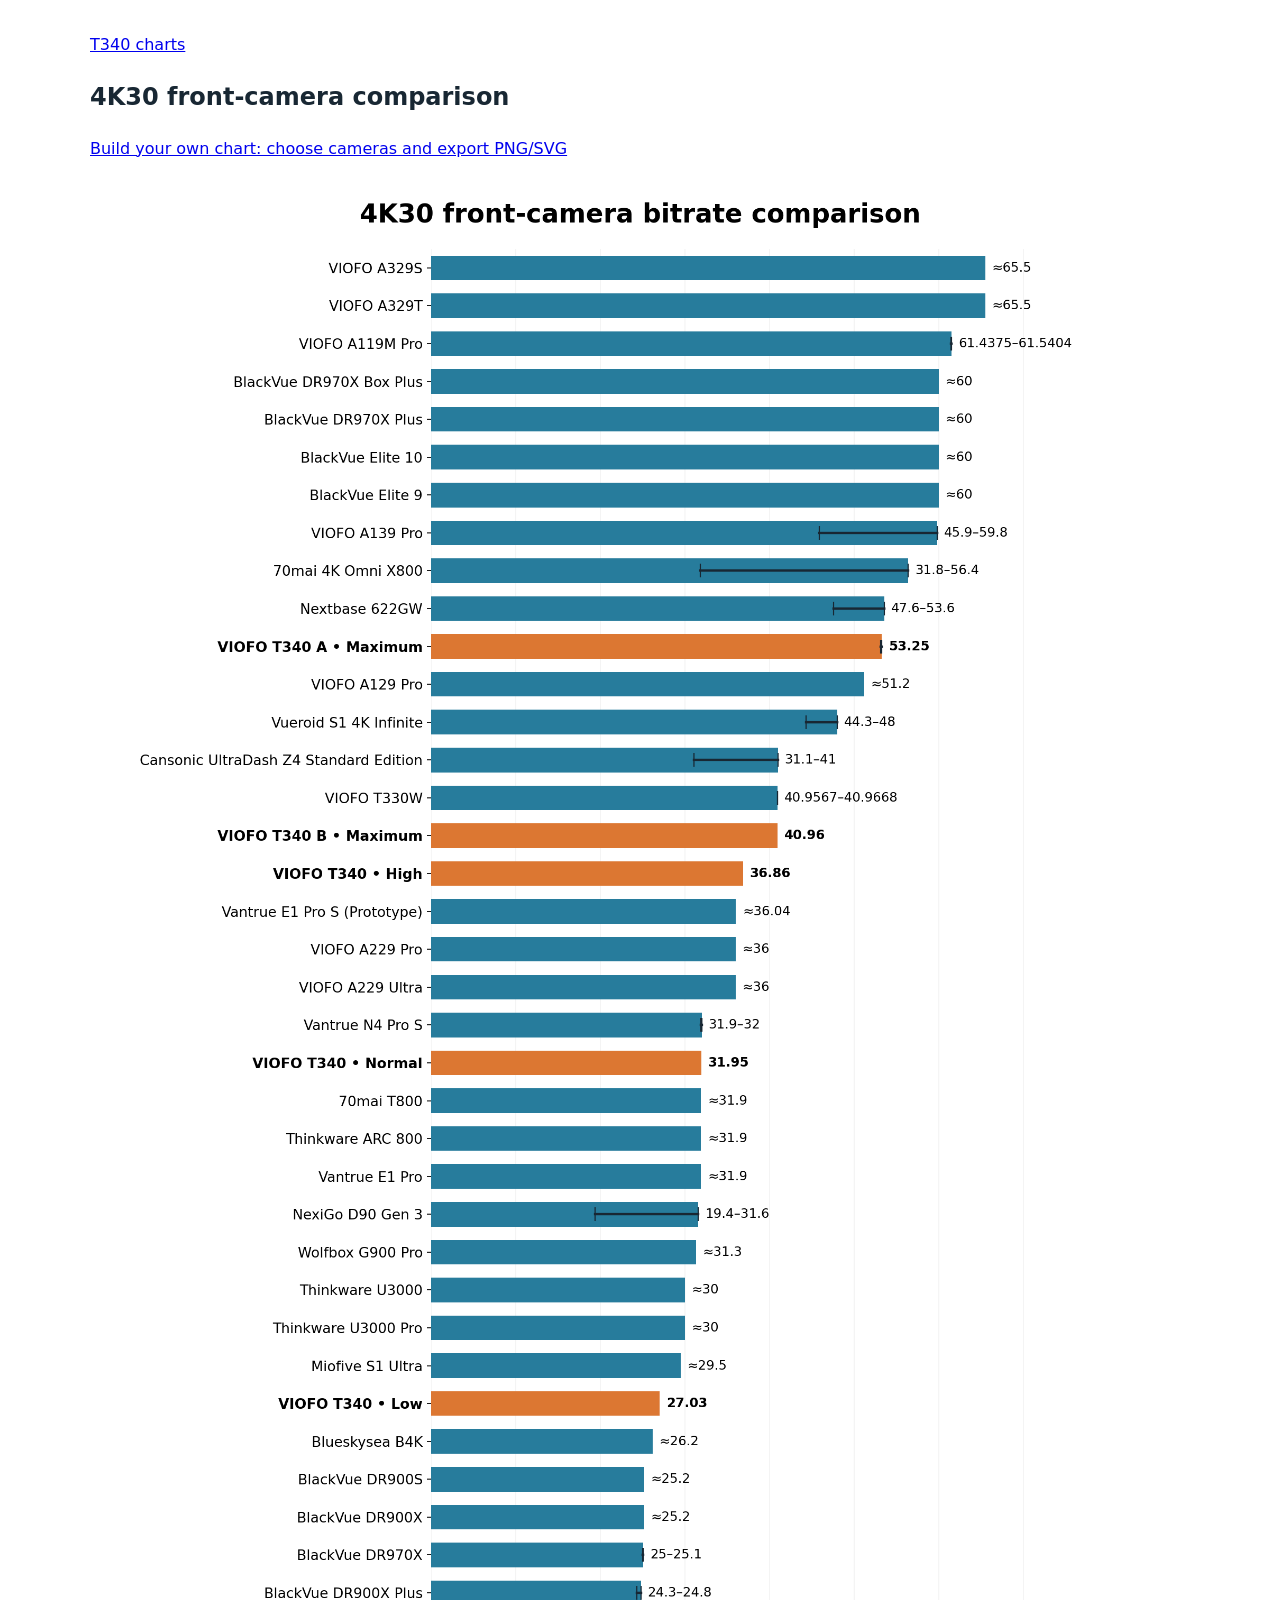
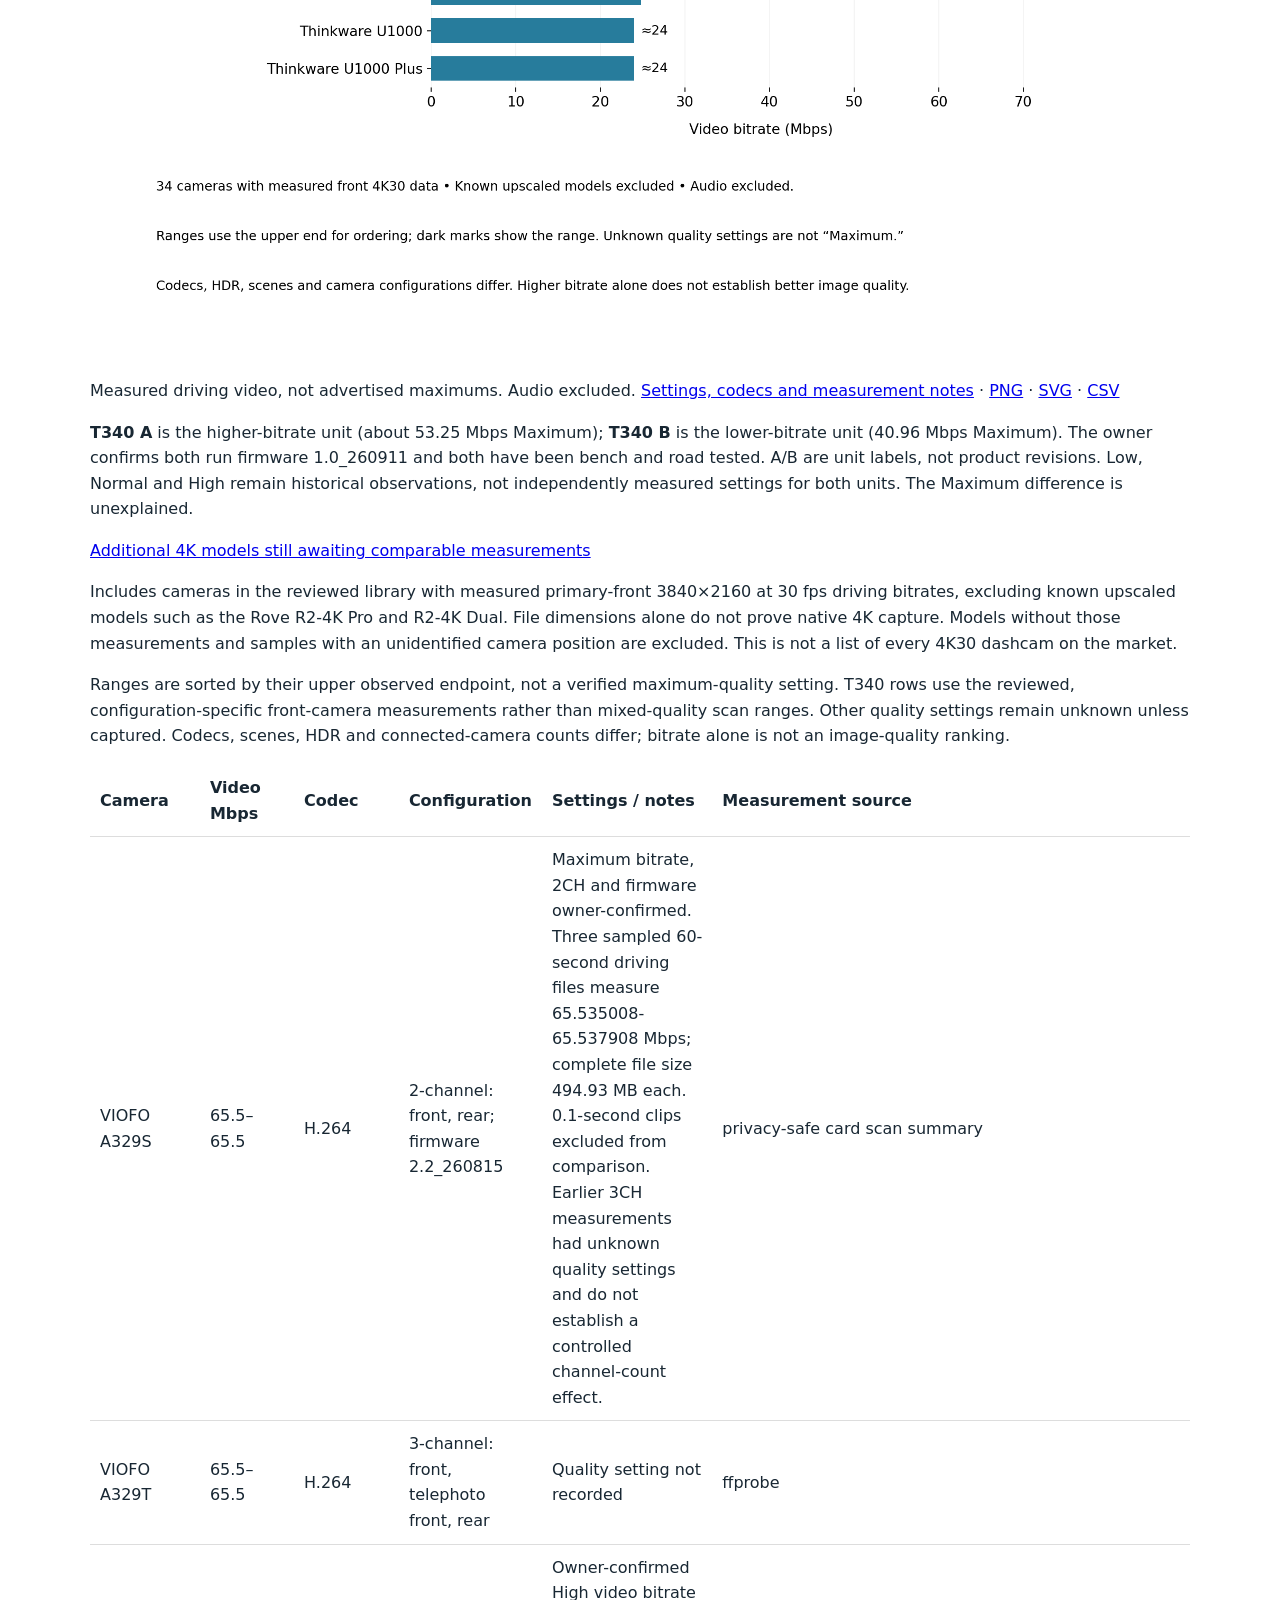
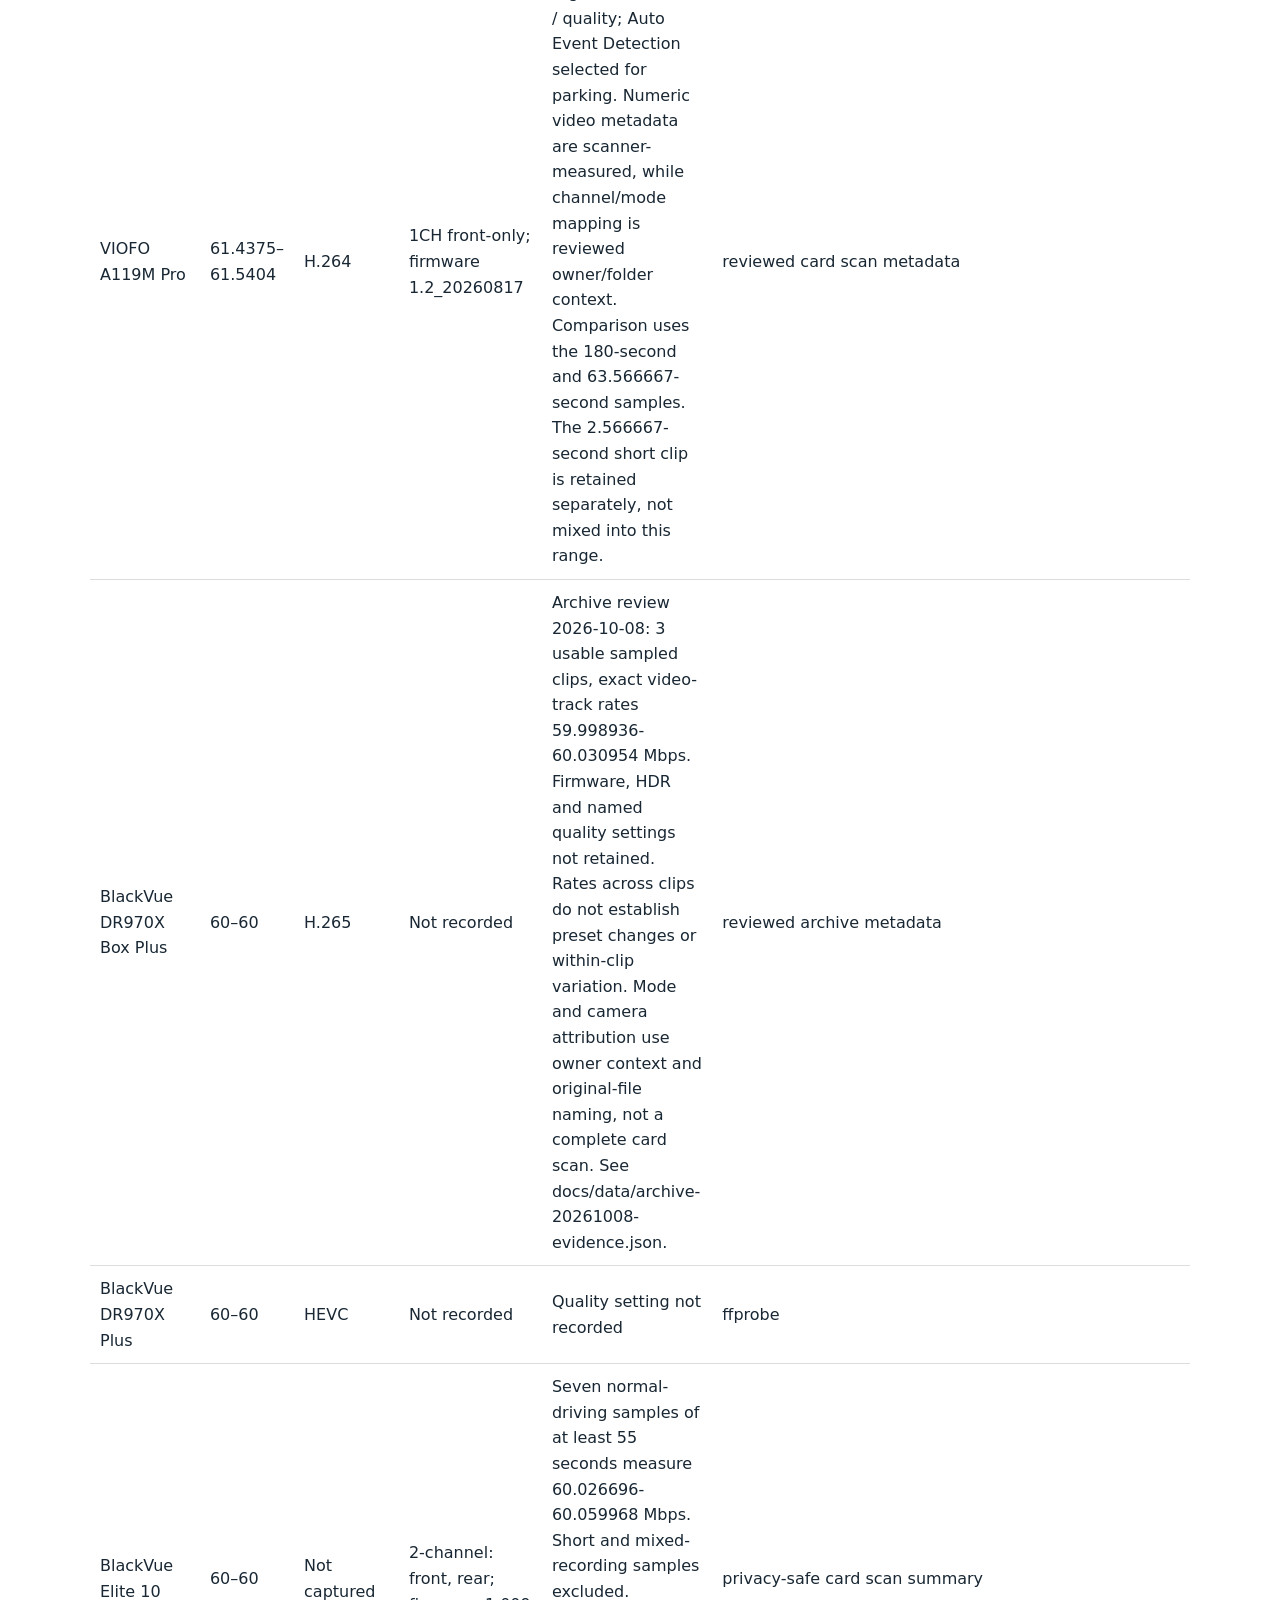
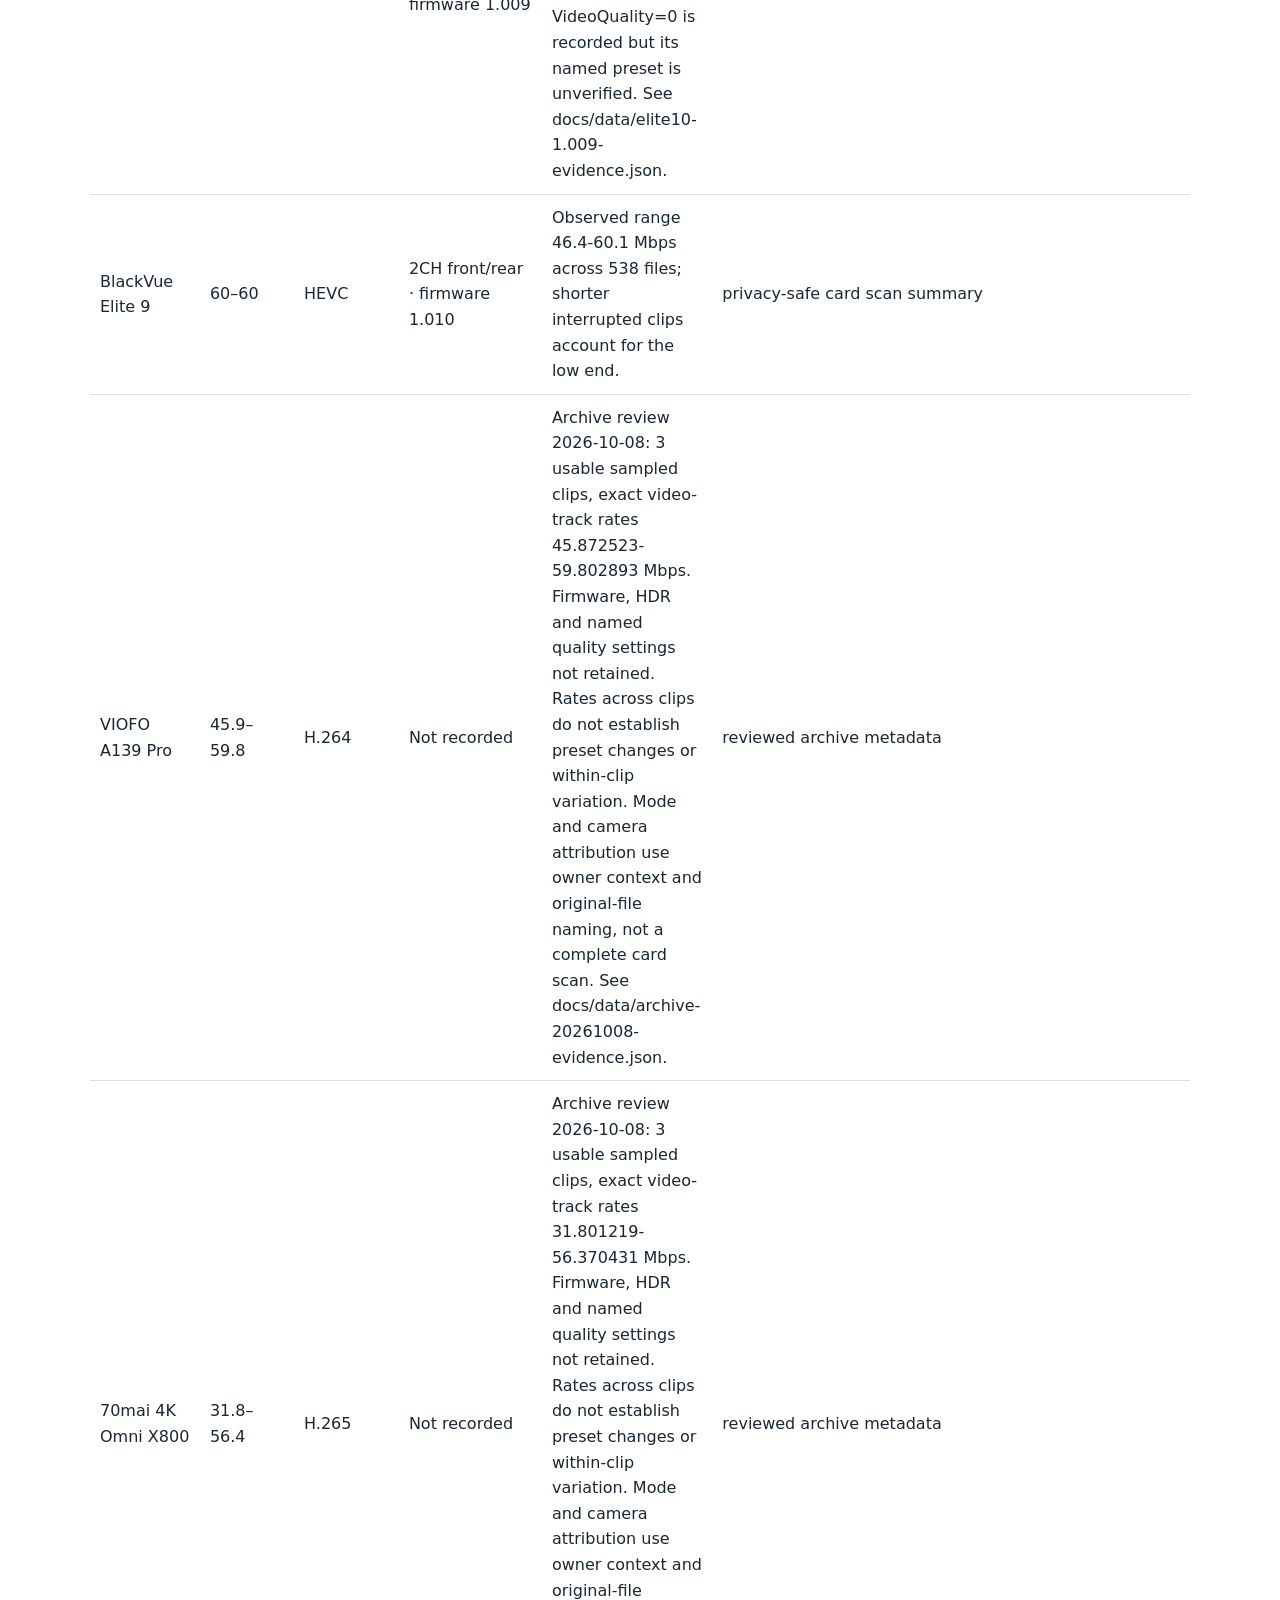
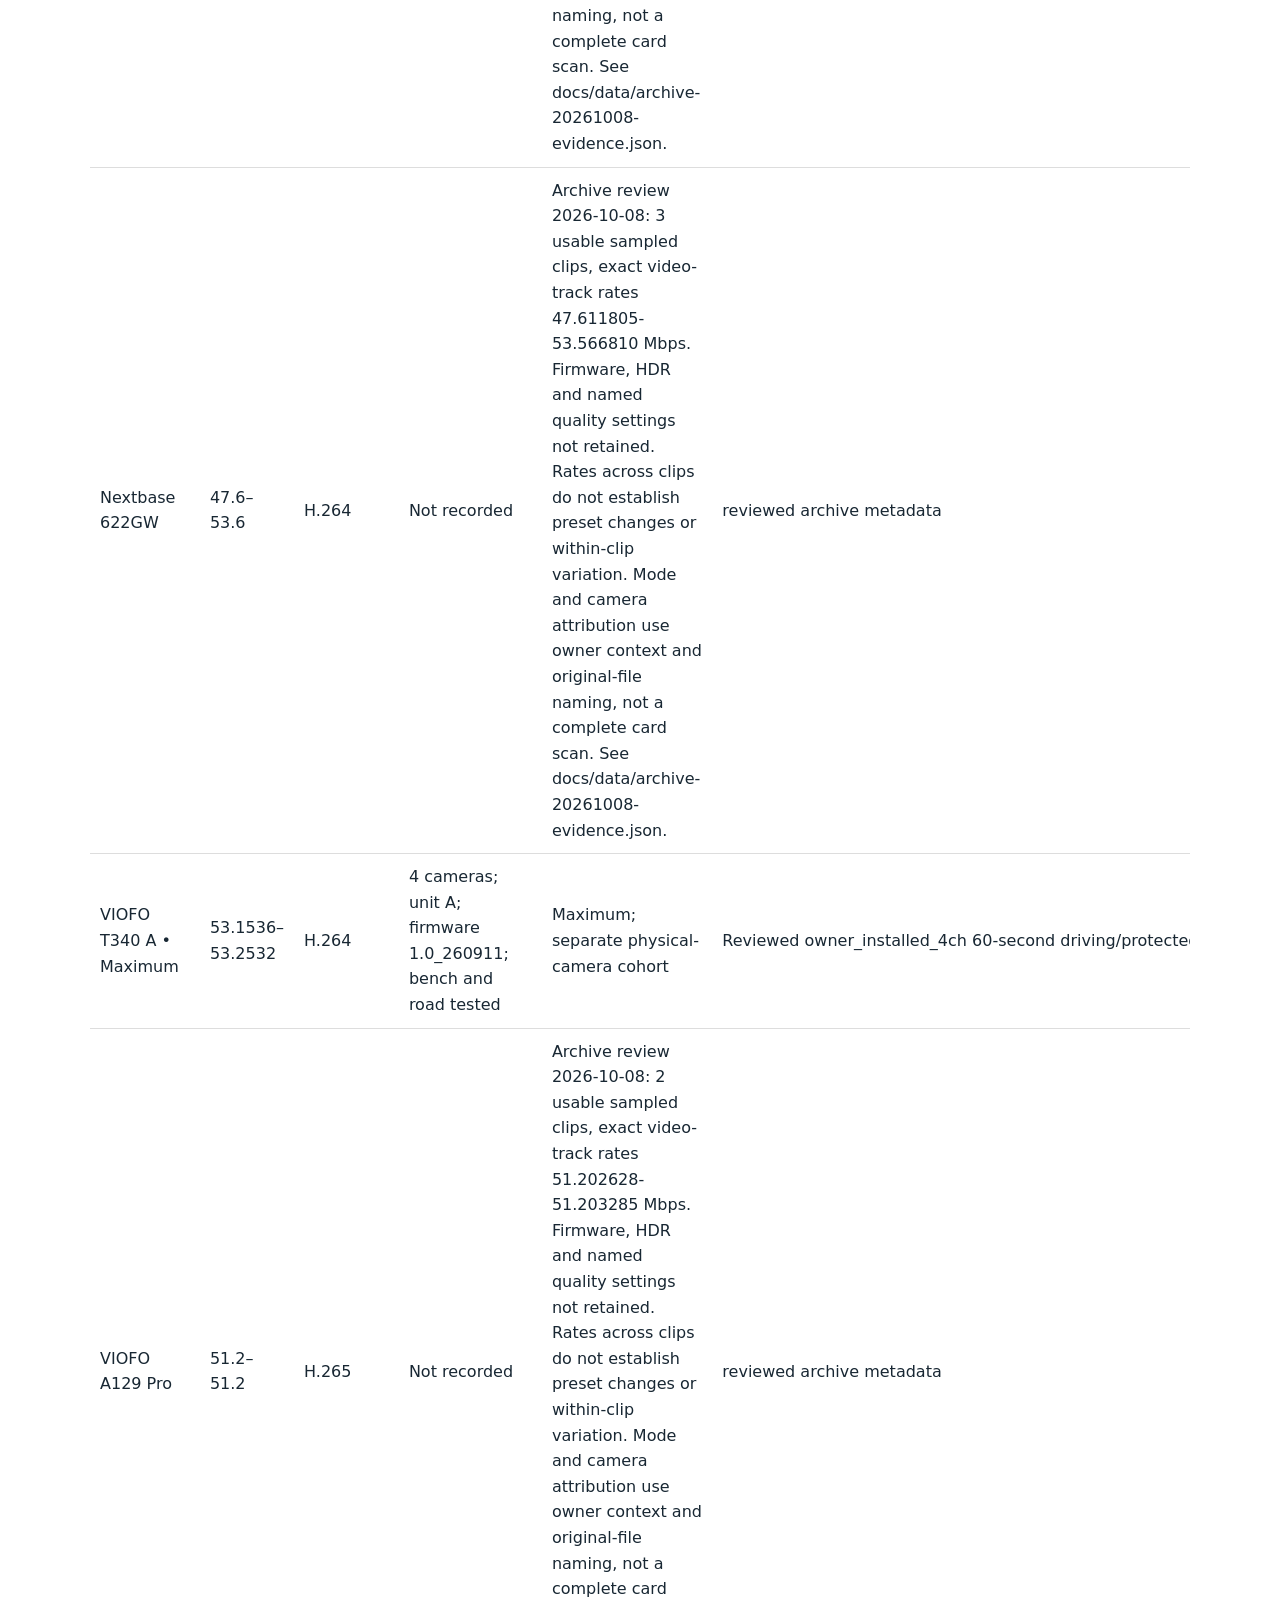
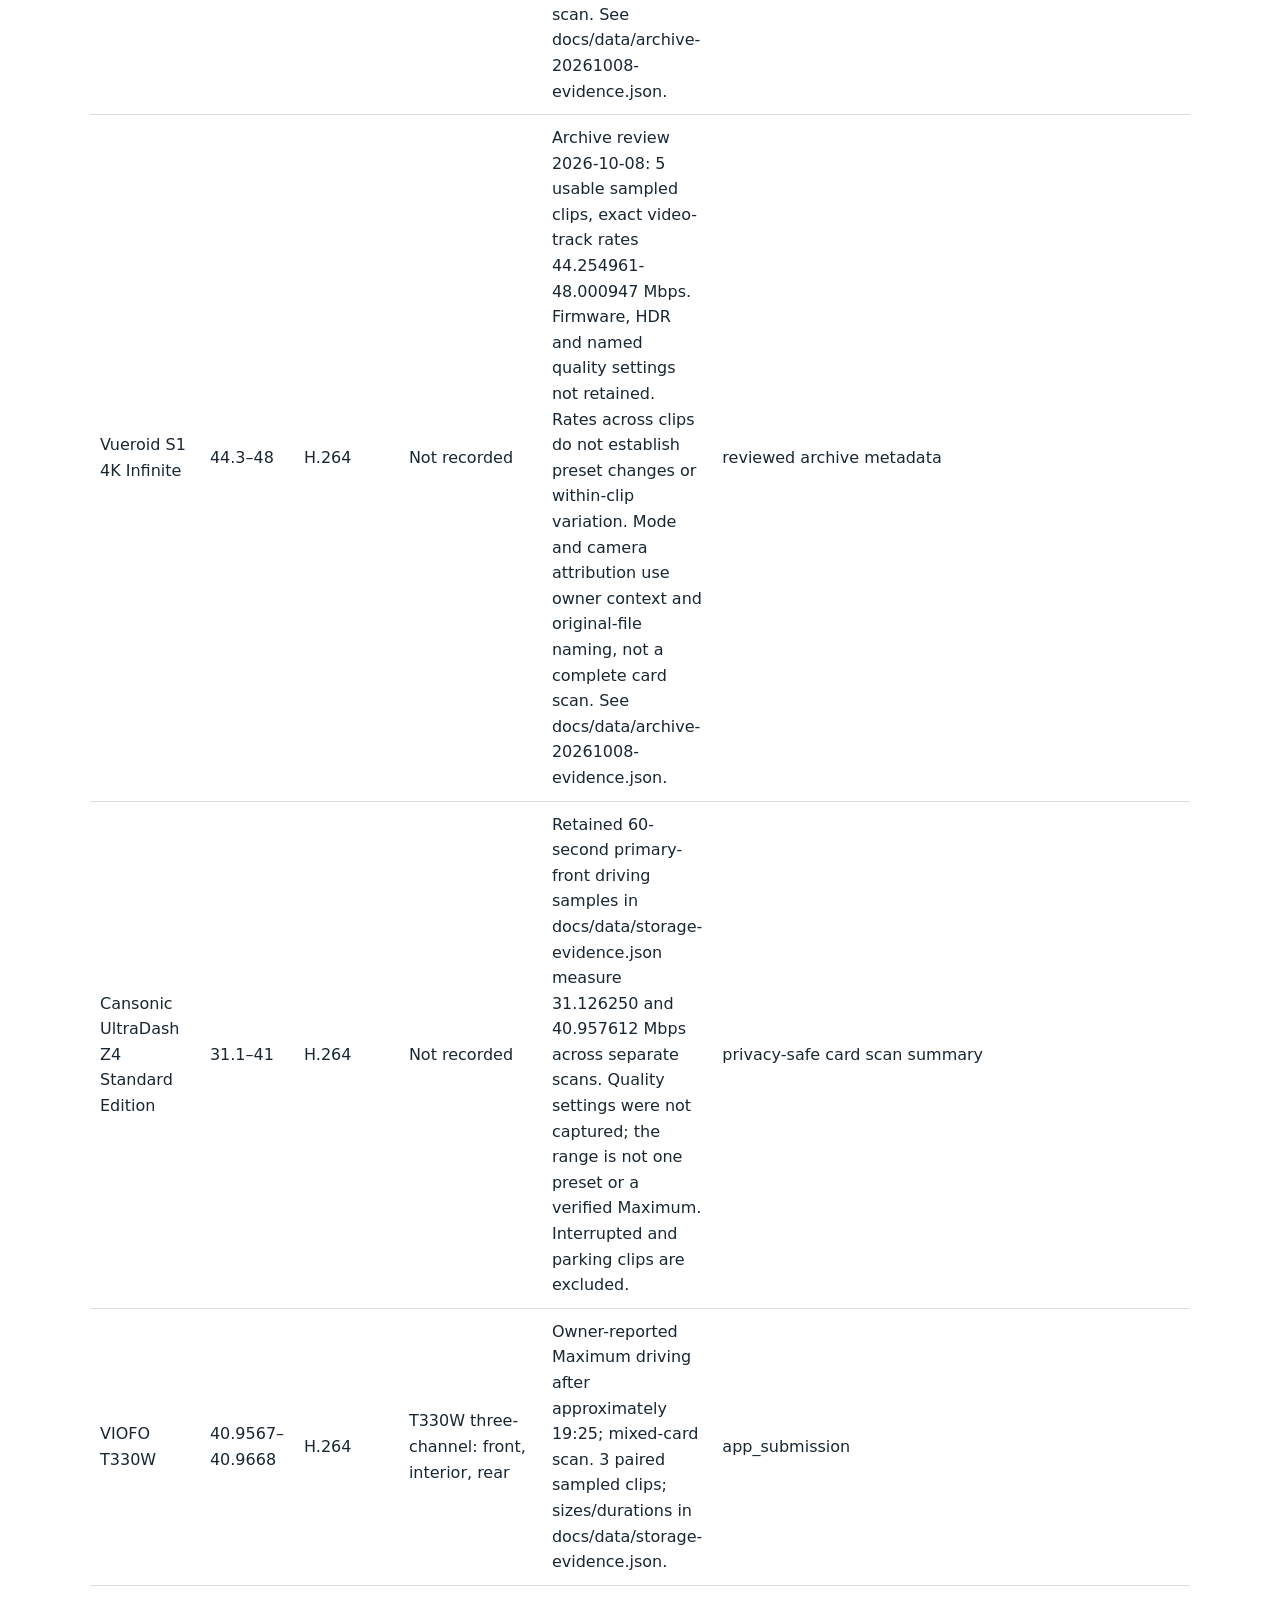
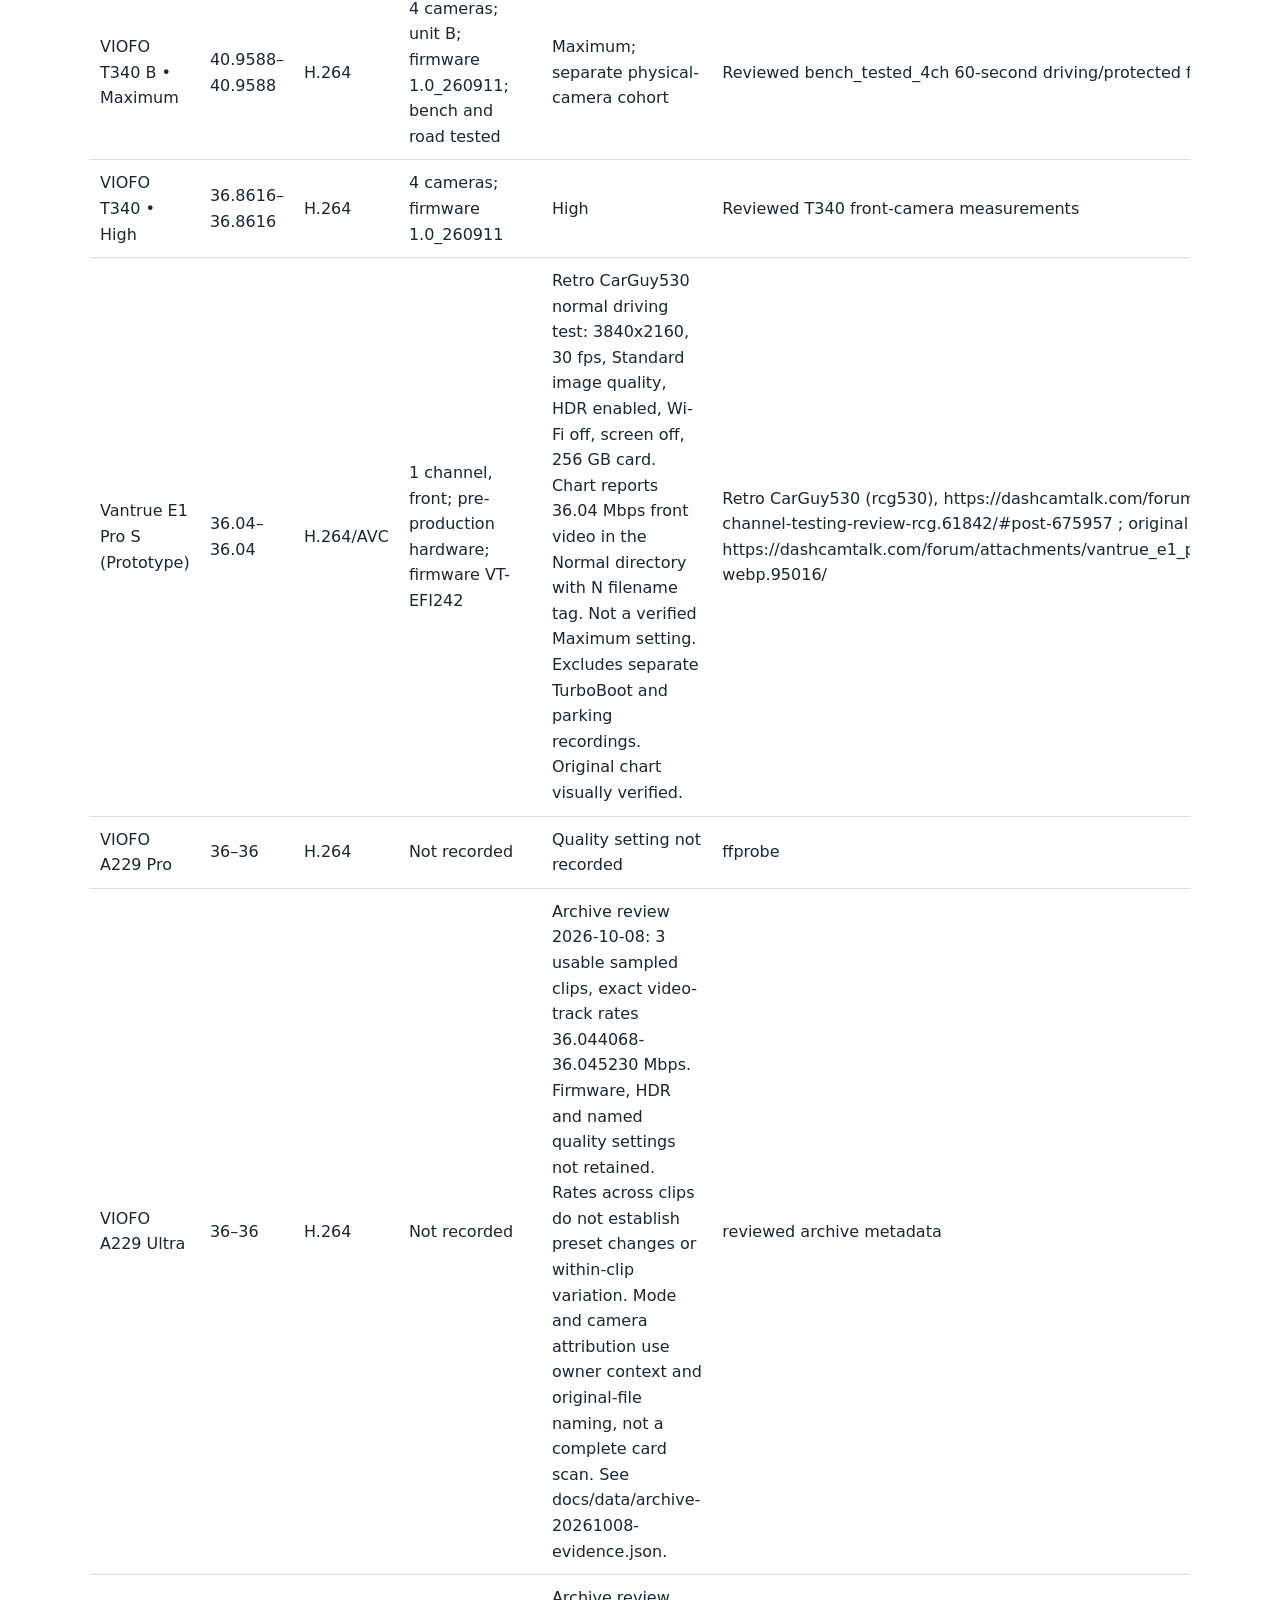
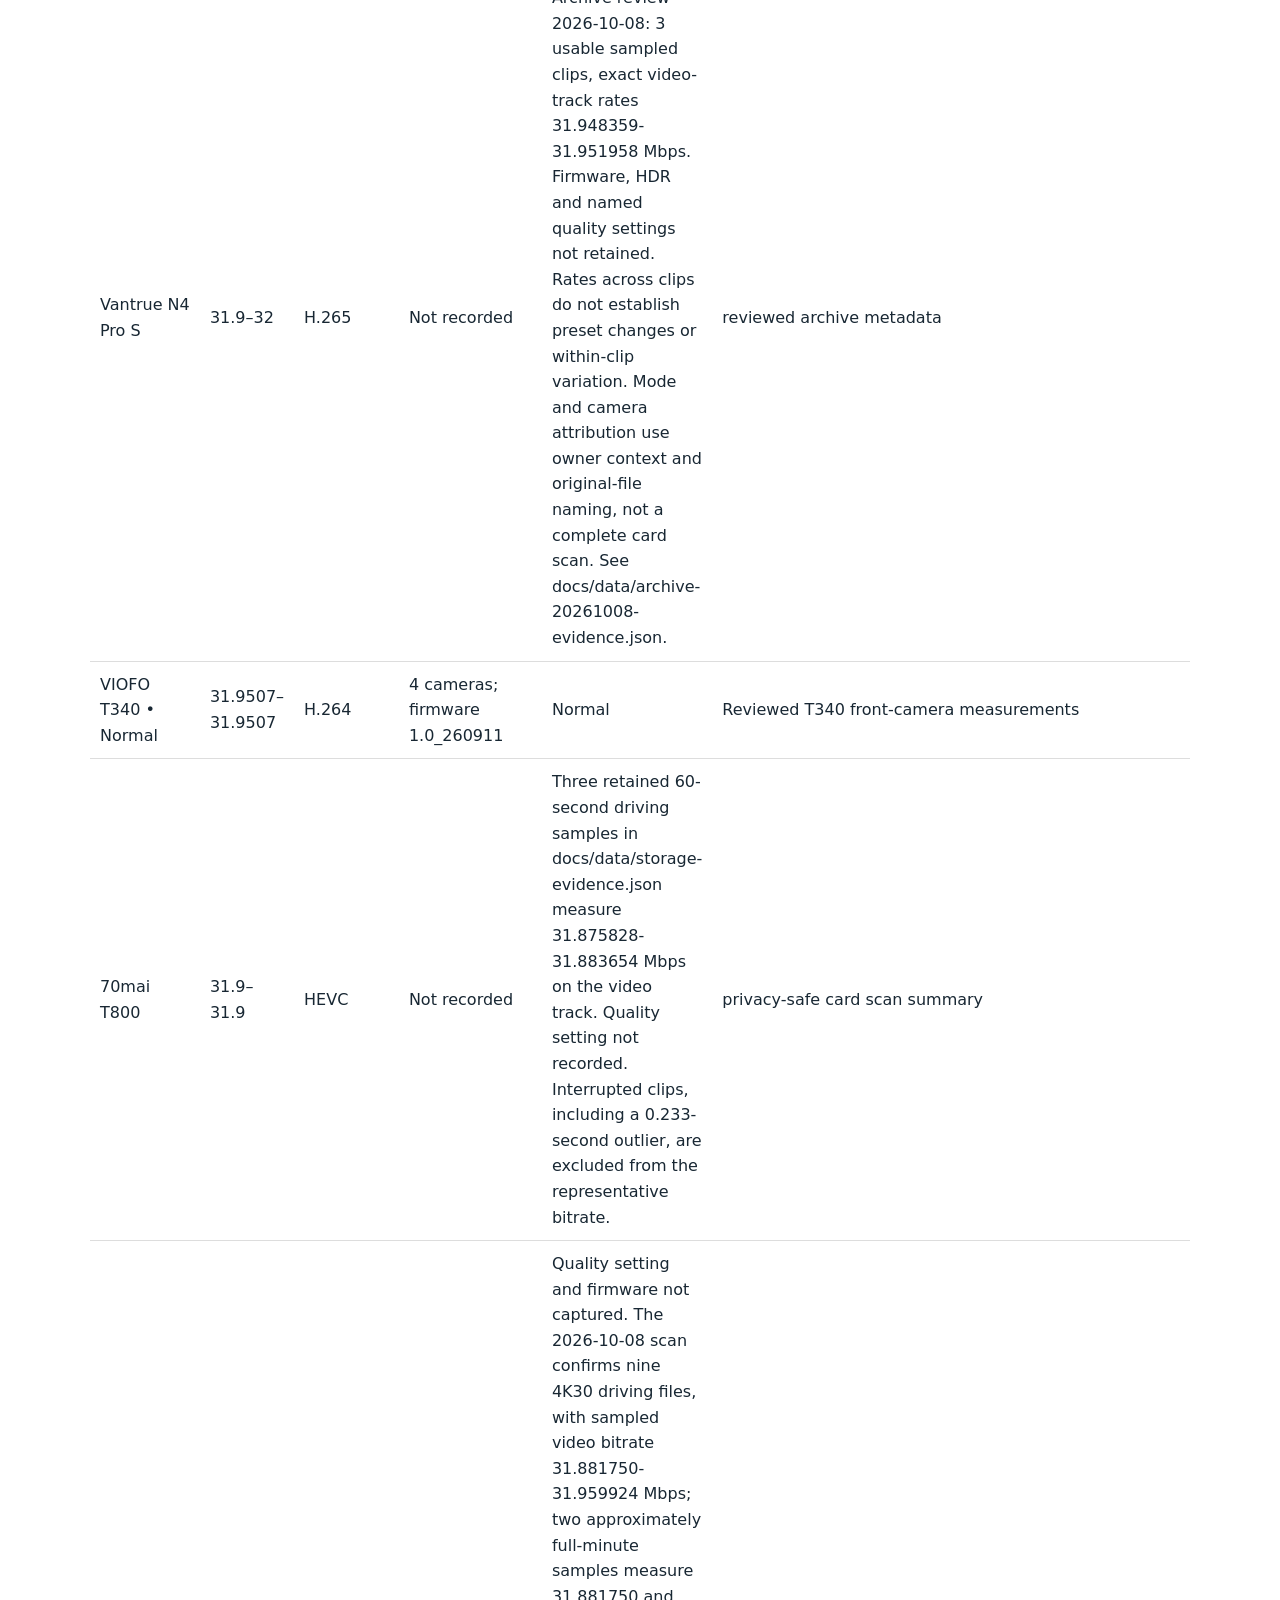
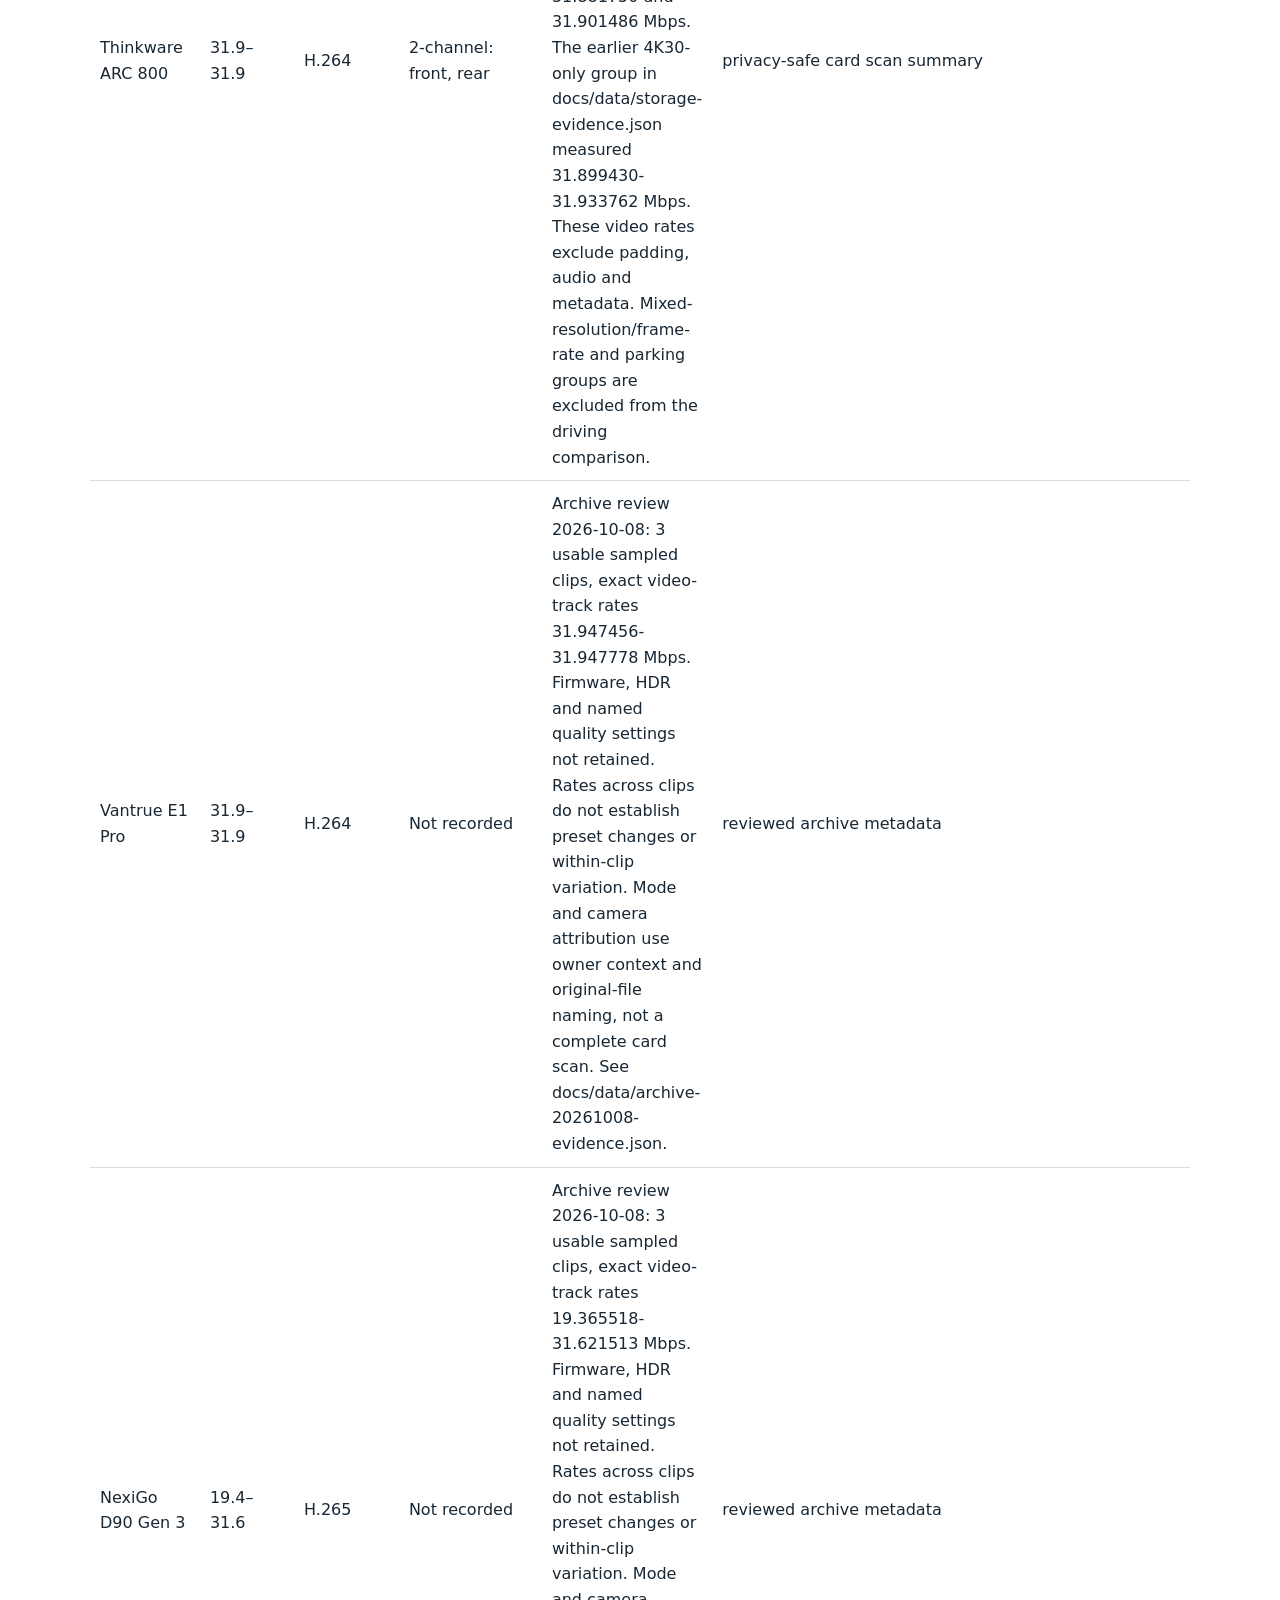
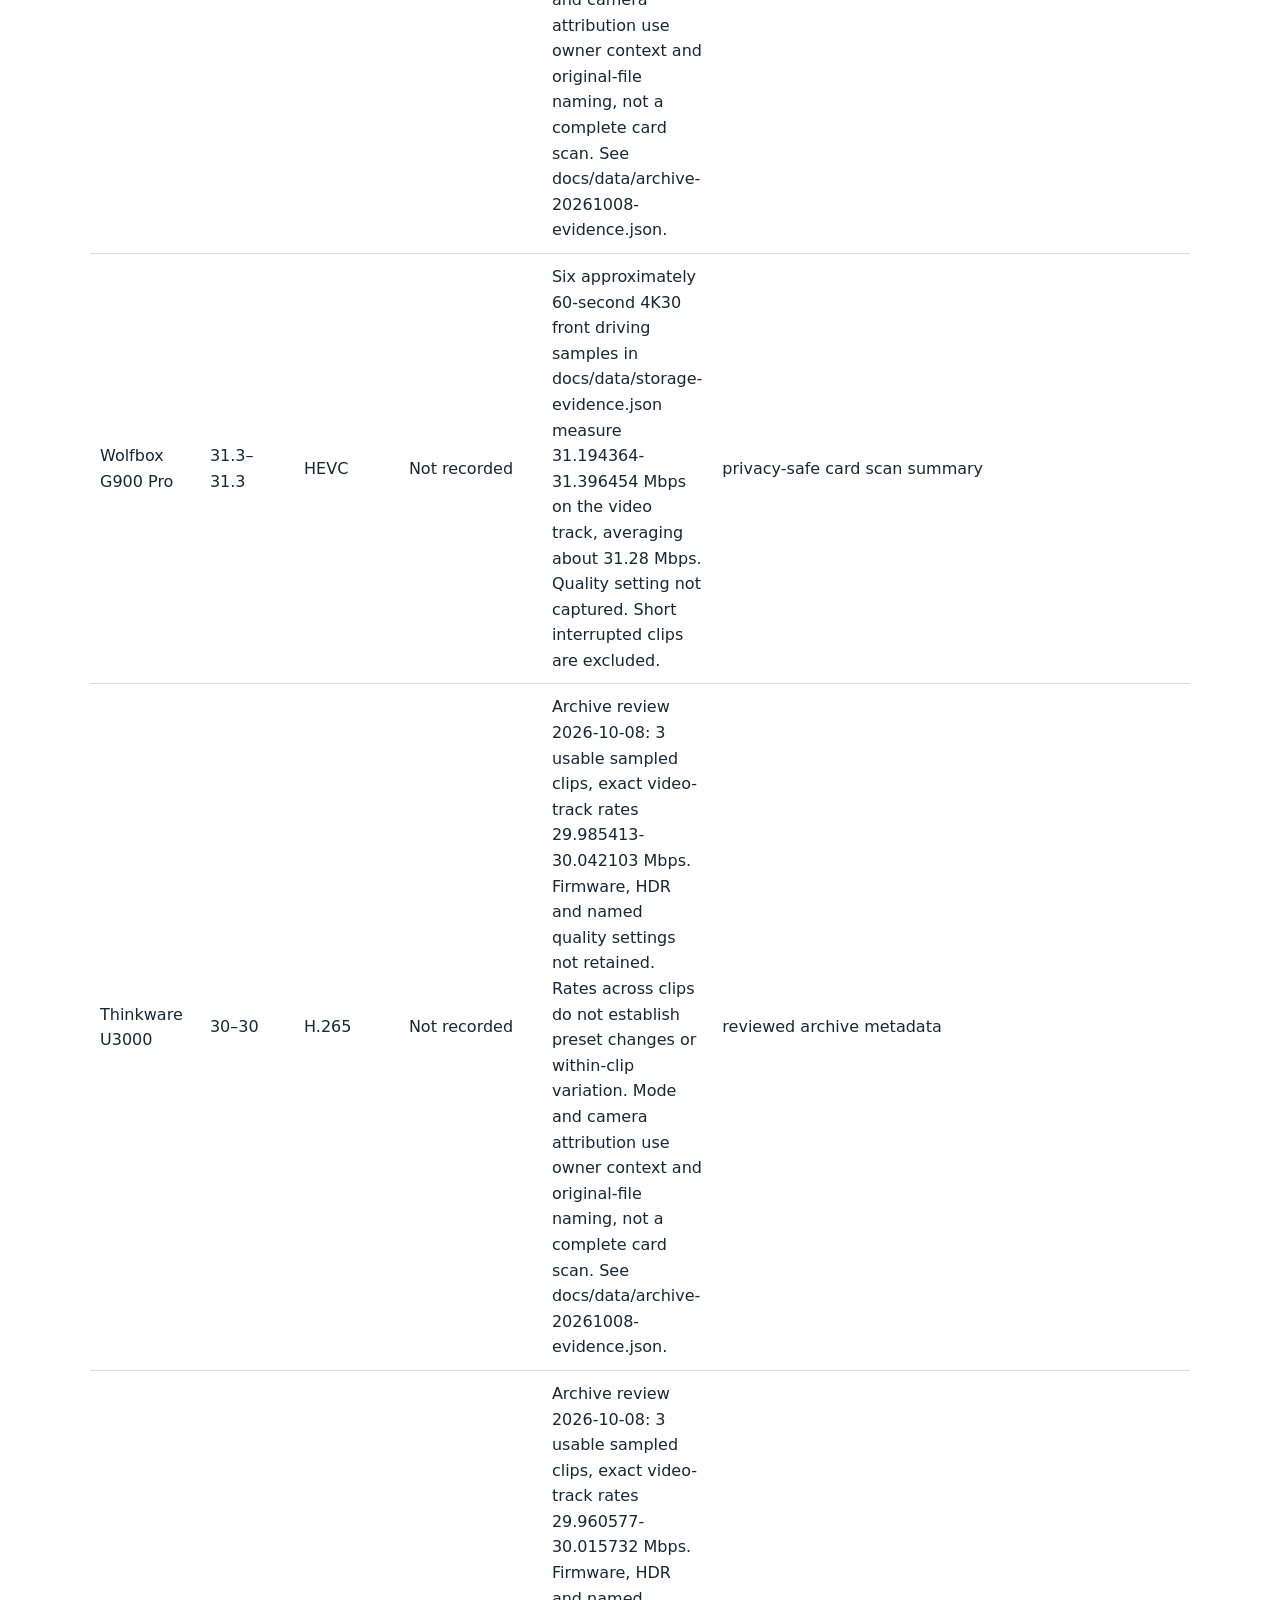
==== commit 0b041315: "Make current A119M Pro firmware the default and refine chart labels" ====
--- a/docs/4k30-comparison.html
+++ b/docs/4k30-comparison.html
@@ -1 +1 @@
-<!doctype html><html lang="en"><meta charset="utf-8"><meta name="viewport" content="width=device-width,initial-scale=1"><title>4K30 front-camera bitrate comparison</title><style>body{font:16px system-ui;max-width:1100px;margin:32px auto;padding:0 18px;line-height:1.6;color:#182733}img{width:100%;height:auto}.scroll{overflow:auto}table{border-collapse:collapse}td,th{padding:10px;text-align:left;border-bottom:1px solid #ddd}</style><a href="t340-comparison.html">T340 charts</a><section id="4k30-comparison"><h2>4K30 front-camera comparison</h2><p><a href="bitrate-charts.html">Build your own chart: choose cameras and export PNG/SVG</a></p><a href="assets/4k30/comparison.png?v=78cb64d66191"><img src="assets/4k30/comparison.png?v=78cb64d66191" alt="Descending measured 4K30 front-camera video bitrates, highlighting T340 configurations" loading="lazy"></a><p>Measured driving video, not advertised maximums. Audio excluded. <a href="4k30-comparison.html">Settings, codecs and measurement notes</a> · <a href="assets/4k30/comparison.png?v=78cb64d66191">PNG</a> · <a href="assets/4k30/comparison.svg?v=61c54b68e97e">SVG</a> · <a href="assets/4k30/measurements.csv">CSV</a></p><p><strong>T340 A</strong> is the higher-bitrate unit (about 53.25 Mbps Maximum); <strong>T340 B</strong> is the lower-bitrate unit (40.96 Mbps Maximum). The owner confirms both run firmware 1.0_260911 and both have been bench and road tested. A/B are unit labels, not product revisions. Low, Normal and High remain historical observations, not independently measured settings for both units. The Maximum difference is unexplained.</p><p><a href="4k30-comparison.html#unranked">Additional 4K models still awaiting comparable measurements</a></p></section><p>Includes cameras in the reviewed library with measured primary-front 3840×2160 at 30 fps driving bitrates, excluding known upscaled models such as the Rove R2-4K Pro and R2-4K Dual. File dimensions alone do not prove native 4K capture. Models without those measurements and samples with an unidentified camera position are excluded. This is not a list of every 4K30 dashcam on the market.</p><p>Ranges are sorted by their upper observed endpoint, not a verified maximum-quality setting. T340 rows use the reviewed, configuration-specific front-camera measurements rather than mixed-quality scan ranges. Other quality settings remain unknown unless captured. Codecs, scenes, HDR and connected-camera counts differ; bitrate alone is not an image-quality ranking.</p><div class="scroll"><table><tr><th>Camera</th><th>Video Mbps</th><th>Codec</th><th>Configuration</th><th>Settings / notes</th><th>Measurement source</th></tr><tr><td>VIOFO A329S</td><td>65.5–65.5</td><td>H.264</td><td>2-channel: front, rear; firmware 2.2_260815</td><td>Maximum bitrate, 2CH and firmware owner-confirmed. Three sampled 60-second driving files measure 65.535008-65.537908 Mbps; complete file size 494.93 MB each. 0.1-second clips excluded from comparison. Earlier 3CH measurements had unknown quality settings and do not establish a controlled channel-count effect.</td><td>privacy-safe card scan summary</td></tr><tr><td>VIOFO A329T</td><td>65.5–65.5</td><td>H.264</td><td>3-channel: front, telephoto front, rear</td><td>Quality setting not recorded</td><td>ffprobe</td></tr><tr><td>BlackVue DR970X Box Plus</td><td>60–60</td><td>H.265</td><td>Not recorded</td><td>Archive review 2026-10-08: 3 usable sampled clips, exact video-track rates 59.998936-60.030954 Mbps. Firmware, HDR and named quality settings not retained. Rates across clips do not establish preset changes or within-clip variation. Mode and camera attribution use owner context and original-file naming, not a complete card scan. See docs/data/archive-20261008-evidence.json.</td><td>reviewed archive metadata</td></tr><tr><td>BlackVue DR970X Plus</td><td>60–60</td><td>HEVC</td><td>Not recorded</td><td>Quality setting not recorded</td><td>ffprobe</td></tr><tr><td>BlackVue Elite 10</td><td>60–60</td><td>Not captured</td><td>2-channel: front, rear; firmware 1.009</td><td>Seven normal-driving samples of at least 55 seconds measure 60.026696-60.059968 Mbps. Short and mixed-recording samples excluded. VideoQuality=0 is recorded but its named preset is unverified. See docs/data/elite10-1.009-evidence.json.</td><td>privacy-safe card scan summary</td></tr><tr><td>BlackVue Elite 9</td><td>60–60</td><td>HEVC</td><td>2CH front/rear · firmware 1.010</td><td>Observed range 46.4-60.1 Mbps across 538 files; shorter interrupted clips account for the low end.</td><td>privacy-safe card scan summary</td></tr><tr><td>VIOFO A139 Pro</td><td>45.9–59.8</td><td>H.264</td><td>Not recorded</td><td>Archive review 2026-10-08: 3 usable sampled clips, exact video-track rates 45.872523-59.802893 Mbps. Firmware, HDR and named quality settings not retained. Rates across clips do not establish preset changes or within-clip variation. Mode and camera attribution use owner context and original-file naming, not a complete card scan. See docs/data/archive-20261008-evidence.json.</td><td>reviewed archive metadata</td></tr><tr><td>70mai 4K Omni X800</td><td>31.8–56.4</td><td>H.265</td><td>Not recorded</td><td>Archive review 2026-10-08: 3 usable sampled clips, exact video-track rates 31.801219-56.370431 Mbps. Firmware, HDR and named quality settings not retained. Rates across clips do not establish preset changes or within-clip variation. Mode and camera attribution use owner context and original-file naming, not a complete card scan. See docs/data/archive-20261008-evidence.json.</td><td>reviewed archive metadata</td></tr><tr><td>Nextbase 622GW</td><td>47.6–53.6</td><td>H.264</td><td>Not recorded</td><td>Archive review 2026-10-08: 3 usable sampled clips, exact video-track rates 47.611805-53.566810 Mbps. Firmware, HDR and named quality settings not retained. Rates across clips do not establish preset changes or within-clip variation. Mode and camera attribution use owner context and original-file naming, not a complete card scan. See docs/data/archive-20261008-evidence.json.</td><td>reviewed archive metadata</td></tr><tr><td>VIOFO T340 A • Maximum</td><td>53.1536–53.2532</td><td>H.264</td><td>4 cameras; unit A; firmware 1.0_260911; bench and road tested</td><td>Maximum; separate physical-camera cohort</td><td>Reviewed owner_installed_4ch 60-second driving/protected front samples, 2026-10-12</td></tr><tr><td>VIOFO A129 Pro</td><td>51.2–51.2</td><td>H.265</td><td>Not recorded</td><td>Archive review 2026-10-08: 2 usable sampled clips, exact video-track rates 51.202628-51.203285 Mbps. Firmware, HDR and named quality settings not retained. Rates across clips do not establish preset changes or within-clip variation. Mode and camera attribution use owner context and original-file naming, not a complete card scan. See docs/data/archive-20261008-evidence.json.</td><td>reviewed archive metadata</td></tr><tr><td>Vueroid S1 4K Infinite</td><td>44.3–48</td><td>H.264</td><td>Not recorded</td><td>Archive review 2026-10-08: 5 usable sampled clips, exact video-track rates 44.254961-48.000947 Mbps. Firmware, HDR and named quality settings not retained. Rates across clips do not establish preset changes or within-clip variation. Mode and camera attribution use owner context and original-file naming, not a complete card scan. See docs/data/archive-20261008-evidence.json.</td><td>reviewed archive metadata</td></tr><tr><td>Cansonic UltraDash Z4 Standard Edition</td><td>31.1–41</td><td>H.264</td><td>Not recorded</td><td>Retained 60-second primary-front driving samples in docs/data/storage-evidence.json measure 31.126250 and 40.957612 Mbps across separate scans. Quality settings were not captured; the range is not one preset or a verified Maximum. Interrupted and parking clips are excluded.</td><td>privacy-safe card scan summary</td></tr><tr><td>VIOFO T330W</td><td>40.9567–40.9668</td><td>H.264</td><td>T330W three-channel: front, interior, rear</td><td>Owner-reported Maximum driving after approximately 19:25; mixed-card scan. 3 paired sampled clips; sizes/durations in docs/data/storage-evidence.json.</td><td>app_submission</td></tr><tr><td>VIOFO T340 B • Maximum</td><td>40.9588–40.9588</td><td>H.264</td><td>4 cameras; unit B; firmware 1.0_260911; bench and road tested</td><td>Maximum; separate physical-camera cohort</td><td>Reviewed bench_tested_4ch 60-second driving/protected front samples, 2026-10-12</td></tr><tr><td>VIOFO A119M Pro</td><td>36.9–36.9</td><td>H.264</td><td>Not recorded</td><td>Archive review 2026-10-08: 3 usable sampled clips, exact video-track rates 36.861888-36.864136 Mbps. Firmware, HDR and named quality settings not retained. Rates across clips do not establish preset changes or within-clip variation. Mode and camera attribution use owner context and original-file naming, not a complete card scan. See docs/data/archive-20261008-evidence.json.</td><td>reviewed archive metadata</td></tr><tr><td>VIOFO T340 • High</td><td>36.8616–36.8616</td><td>H.264</td><td>4 cameras; firmware 1.0_260911</td><td>High</td><td>Reviewed T340 front-camera measurements</td></tr><tr><td>Vantrue E1 Pro S (Prototype)</td><td>36.04–36.04</td><td>H.264/AVC</td><td>1 channel, front; pre-production hardware; firmware VT-EFI242</td><td>Retro CarGuy530 normal driving test: 3840x2160, 30 fps, Standard image quality, HDR enabled, Wi-Fi off, screen off, 256 GB card. Chart reports 36.04 Mbps front video in the Normal directory with N filename tag. Not a verified Maximum setting. Excludes separate TurboBoot and parking recordings. Original chart visually verified.</td><td>Retro CarGuy530 (rcg530), https://dashcamtalk.com/forum/threads/vantrue-e1-pro-s-4k-uhd-1-channel-testing-review-rcg.61842/#post-675957 ; original chart https://dashcamtalk.com/forum/attachments/vantrue_e1_pro_s_power_consumption_20261019-webp.95016/</td></tr><tr><td>VIOFO A229 Pro</td><td>36–36</td><td>H.264</td><td>Not recorded</td><td>Quality setting not recorded</td><td>ffprobe</td></tr><tr><td>VIOFO A229 Ultra</td><td>36–36</td><td>H.264</td><td>Not recorded</td><td>Archive review 2026-10-08: 3 usable sampled clips, exact video-track rates 36.044068-36.045230 Mbps. Firmware, HDR and named quality settings not retained. Rates across clips do not establish preset changes or within-clip variation. Mode and camera attribution use owner context and original-file naming, not a complete card scan. See docs/data/archive-20261008-evidence.json.</td><td>reviewed archive metadata</td></tr><tr><td>Vantrue N4 Pro S</td><td>31.9–32</td><td>H.265</td><td>Not recorded</td><td>Archive review 2026-10-08: 3 usable sampled clips, exact video-track rates 31.948359-31.951958 Mbps. Firmware, HDR and named quality settings not retained. Rates across clips do not establish preset changes or within-clip variation. Mode and camera attribution use owner context and original-file naming, not a complete card scan. See docs/data/archive-20261008-evidence.json.</td><td>reviewed archive metadata</td></tr><tr><td>VIOFO T340 • Normal</td><td>31.9507–31.9507</td><td>H.264</td><td>4 cameras; firmware 1.0_260911</td><td>Normal</td><td>Reviewed T340 front-camera measurements</td></tr><tr><td>70mai T800</td><td>31.9–31.9</td><td>HEVC</td><td>Not recorded</td><td>Three retained 60-second driving samples in docs/data/storage-evidence.json measure 31.875828-31.883654 Mbps on the video track. Quality setting not recorded. Interrupted clips, including a 0.233-second outlier, are excluded from the representative bitrate.</td><td>privacy-safe card scan summary</td></tr><tr><td>Thinkware ARC 800</td><td>31.9–31.9</td><td>H.264</td><td>2-channel: front, rear</td><td>Quality setting and firmware not captured. The 2026-10-08 scan confirms nine 4K30 driving files, with sampled video bitrate 31.881750-31.959924 Mbps; two approximately full-minute samples measure 31.881750 and 31.901486 Mbps. The earlier 4K30-only group in docs/data/storage-evidence.json measured 31.899430-31.933762 Mbps. These video rates exclude padding, audio and metadata. Mixed-resolution/frame-rate and parking groups are excluded from the driving comparison.</td><td>privacy-safe card scan summary</td></tr><tr><td>Vantrue E1 Pro</td><td>31.9–31.9</td><td>H.264</td><td>Not recorded</td><td>Archive review 2026-10-08: 3 usable sampled clips, exact video-track rates 31.947456-31.947778 Mbps. Firmware, HDR and named quality settings not retained. Rates across clips do not establish preset changes or within-clip variation. Mode and camera attribution use owner context and original-file naming, not a complete card scan. See docs/data/archive-20261008-evidence.json.</td><td>reviewed archive metadata</td></tr><tr><td>NexiGo D90 Gen 3</td><td>19.4–31.6</td><td>H.265</td><td>Not recorded</td><td>Archive review 2026-10-08: 3 usable sampled clips, exact video-track rates 19.365518-31.621513 Mbps. Firmware, HDR and named quality settings not retained. Rates across clips do not establish preset changes or within-clip variation. Mode and camera attribution use owner context and original-file naming, not a complete card scan. See docs/data/archive-20261008-evidence.json.</td><td>reviewed archive metadata</td></tr><tr><td>Wolfbox G900 Pro</td><td>31.3–31.3</td><td>HEVC</td><td>Not recorded</td><td>Six approximately 60-second 4K30 front driving samples in docs/data/storage-evidence.json measure 31.194364-31.396454 Mbps on the video track, averaging about 31.28 Mbps. Quality setting not captured. Short interrupted clips are excluded.</td><td>privacy-safe card scan summary</td></tr><tr><td>Thinkware U3000</td><td>30–30</td><td>H.265</td><td>Not recorded</td><td>Archive review 2026-10-08: 3 usable sampled clips, exact video-track rates 29.985413-30.042103 Mbps. Firmware, HDR and named quality settings not retained. Rates across clips do not establish preset changes or within-clip variation. Mode and camera attribution use owner context and original-file naming, not a complete card scan. See docs/data/archive-20261008-evidence.json.</td><td>reviewed archive metadata</td></tr><tr><td>Thinkware U3000 Pro</td><td>30–30</td><td>H.265</td><td>Not recorded</td><td>Archive review 2026-10-08: 3 usable sampled clips, exact video-track rates 29.960577-30.015732 Mbps. Firmware, HDR and named quality settings not retained. Rates across clips do not establish preset changes or within-clip variation. Mode and camera attribution use owner context and original-file naming, not a complete card scan. See docs/data/archive-20261008-evidence.json.</td><td>reviewed archive metadata</td></tr><tr><td>Miofive S1 Ultra</td><td>29.5–29.5</td><td>H.265</td><td>Not recorded</td><td>Archive review 2026-10-08: 3 usable sampled clips, exact video-track rates 29.489652-29.491566 Mbps. Firmware, HDR and named quality settings not retained. Rates across clips do not establish preset changes or within-clip variation. Mode and camera attribution use owner context and original-file naming, not a complete card scan. See docs/data/archive-20261008-evidence.json.</td><td>reviewed archive metadata</td></tr><tr><td>VIOFO T340 • Low</td><td>27.034–27.034</td><td>H.264</td><td>4 cameras; firmware 1.0_260911</td><td>Low</td><td>Reviewed T340 front-camera measurements</td></tr><tr><td>Blueskysea B4K</td><td>26.2–26.2</td><td>H.265</td><td>Not recorded</td><td>Archive review 2026-10-08: 1 usable sampled clips, exact video-track rates 26.219133-26.219133 Mbps. Firmware, HDR and named quality settings not retained. Rates across clips do not establish preset changes or within-clip variation. Mode and camera attribution use owner context and original-file naming, not a complete card scan. See docs/data/archive-20261008-evidence.json.</td><td>reviewed archive metadata</td></tr><tr><td>BlackVue DR900S</td><td>25.2–25.2</td><td>H.265</td><td>2-channel: front, rear</td><td>Owner-provided archive checked 2026-10-08. Four normal/manual front clips of at least 55 seconds measure 25.096657-25.255170 Mbps at approximately 30 fps. P parking and E unknown-context events excluded, regardless of archive folder. Firmware and quality setting unknown. See docs/data/dr900s-archive-evidence.json.</td><td>ffprobe</td></tr><tr><td>BlackVue DR900X</td><td>25.2–25.2</td><td>H.265</td><td>Not recorded</td><td>Archive review 2026-10-08: 3 usable sampled clips, exact video-track rates 25.200007-25.225058 Mbps. Firmware, HDR and named quality settings not retained. Rates across clips do not establish preset changes or within-clip variation. Mode and camera attribution use owner context and original-file naming, not a complete card scan. See docs/data/archive-20261008-evidence.json.</td><td>reviewed archive metadata</td></tr><tr><td>BlackVue DR970X</td><td>25–25.1</td><td>H.264</td><td>Not recorded</td><td>Archive review 2026-10-08: 3 usable sampled clips, exact video-track rates 25.012337-25.083676 Mbps. Firmware, HDR and named quality settings not retained. Rates across clips do not establish preset changes or within-clip variation. Mode and camera attribution use owner context and original-file naming, not a complete card scan. See docs/data/archive-20261008-evidence.json.</td><td>reviewed archive metadata</td></tr><tr><td>BlackVue DR900X Plus</td><td>24.3–24.8</td><td>H.264</td><td>Not recorded</td><td>Archive review 2026-10-08: 3 usable sampled clips, exact video-track rates 24.260897-24.828378 Mbps. Firmware, HDR and named quality settings not retained. Rates across clips do not establish preset changes or within-clip variation. Mode and camera attribution use owner context and original-file naming, not a complete card scan. See docs/data/archive-20261008-evidence.json.</td><td>reviewed archive metadata</td></tr><tr><td>Thinkware U1000</td><td>24–24</td><td>H.265</td><td>Not recorded</td><td>Archive review 2026-10-08: 4 usable sampled clips, exact video-track rates 23.983381-24.038827 Mbps. Firmware, HDR and named quality settings not retained. Rates across clips do not establish preset changes or within-clip variation. Mode and camera attribution use owner context and original-file naming, not a complete card scan. See docs/data/archive-20261008-evidence.json.</td><td>reviewed archive metadata</td></tr><tr><td>Thinkware U1000 Plus</td><td>24–24</td><td>H.265</td><td>Not recorded</td><td>Archive review 2026-10-08: 3 usable sampled clips, exact video-track rates 23.997770-24.014061 Mbps. Firmware, HDR and named quality settings not retained. Rates across clips do not establish preset changes or within-clip variation. Mode and camera attribution use owner context and original-file naming, not a complete card scan. See docs/data/archive-20261008-evidence.json.</td><td>reviewed archive metadata</td></tr></table></div><p><a href="data/4k30-comparison.json">Reviewed data JSON</a> · <a href="./">Camera reference and sources</a></p><section id="unranked"><h2>Additional 4K models not yet ranked</h2><p>These known models are not silently omitted or assigned borrowed values. They need a comparable front-camera, driving-only video bitrate at 4K30. This covers our reviewed library and research, not every dashcam on the market.</p><ul><li><strong>BlackVue DR970X LTE Plus</strong>: Profile retains approximately 61 Mbps 4K30 front video metadata, but not its recording-mode linkage. Needs driving-only confirmation before ranking; do not borrow the non-LTE value. <a href="https://github.com/vortexopenclaw/dashcam-camera-profiles/blob/main/profiles/blackvue-dr970x-lte-plus.json">Evidence</a></li><li><strong>Thinkware ARC 900</strong>: Official manual documents 4K30; no measured front driving bitrate retained. <a href="https://download2.inavi.com/dashcam/ARC900/manual/arc900_manual_english_20251031.pdf">Evidence</a></li><li><strong>VIOFO A329</strong>: Reviewed archive driving samples are 4K60. Separate parking samples include 4K30, but cannot supply a driving bitrate. Needs a front 4K30 driving sample; do not reuse A329S or A329T rates. <a href="https://github.com/vortexopenclaw/dashcam-camera-profiles/blob/main/profiles/viofo-a329.json">Evidence</a></li><li><strong>Vantrue X4</strong>: Retained 3840x2160 at 29.97 fps research reports complete-file storage rates. A separate video-track rate is needed. <a href="https://github.com/vortexopenclaw/dashcam-offloader/blob/main/docs/video-metadata-reference.md">Evidence</a></li><li><strong>Rexing V1 4K</strong>: Measured front 3840x2160 at approximately 30 fps retained, but native sensor capture is unverified for this archived hardware revision. Output dimensions alone do not establish native 4K. <a href="https://github.com/vortexopenclaw/dashcam-camera-profiles/blob/main/profiles/rexing-v1-4k.json">Evidence</a></li><li><strong>Rove R2-4K</strong>: Measured front 3840x2160 at approximately 30 fps retained, but native sensor capture is unverified for this archived hardware revision. Output dimensions alone do not establish native 4K. <a href="https://github.com/vortexopenclaw/dashcam-camera-profiles/blob/main/profiles/metadata-only-rove-r2-4k.json">Evidence</a></li><li><strong>Vantrue N4</strong>: Measured front 3840x2160 at approximately 30 fps retained, but native sensor capture is unverified for this archived hardware revision. Output dimensions alone do not establish native 4K. <a href="https://github.com/vortexopenclaw/dashcam-camera-profiles/blob/main/profiles/vantrue-n4.json">Evidence</a></li></ul></section></html>
+<!doctype html><html lang="en"><meta charset="utf-8"><meta name="viewport" content="width=device-width,initial-scale=1"><title>4K30 front-camera bitrate comparison</title><style>body{font:16px system-ui;max-width:1100px;margin:32px auto;padding:0 18px;line-height:1.6;color:#182733}img{width:100%;height:auto}.scroll{overflow:auto}table{border-collapse:collapse}td,th{padding:10px;text-align:left;border-bottom:1px solid #ddd}</style><a href="t340-comparison.html">T340 charts</a><section id="4k30-comparison"><h2>4K30 front-camera comparison</h2><p><a href="bitrate-charts.html">Build your own chart: choose cameras and export PNG/SVG</a></p><a href="assets/4k30/comparison.png?v=43c1bbe0b30e"><img src="assets/4k30/comparison.png?v=43c1bbe0b30e" alt="Descending measured 4K30 front-camera video bitrates, highlighting T340 configurations" loading="lazy"></a><p>Measured driving video, not advertised maximums. Audio excluded. <a href="4k30-comparison.html">Settings, codecs and measurement notes</a> · <a href="assets/4k30/comparison.png?v=43c1bbe0b30e">PNG</a> · <a href="assets/4k30/comparison.svg?v=82d0bee5957a">SVG</a> · <a href="assets/4k30/measurements.csv">CSV</a></p><p><strong>T340 A</strong> is the higher-bitrate unit (about 53.25 Mbps Maximum); <strong>T340 B</strong> is the lower-bitrate unit (40.96 Mbps Maximum). The owner confirms both run firmware 1.0_260911 and both have been bench and road tested. A/B are unit labels, not product revisions. Low, Normal and High remain historical observations, not independently measured settings for both units. The Maximum difference is unexplained.</p><p><a href="4k30-comparison.html#unranked">Additional 4K models still awaiting comparable measurements</a></p></section><p>Includes cameras in the reviewed library with measured primary-front 3840×2160 at 30 fps driving bitrates, excluding known upscaled models such as the Rove R2-4K Pro and R2-4K Dual. File dimensions alone do not prove native 4K capture. Models without those measurements and samples with an unidentified camera position are excluded. This is not a list of every 4K30 dashcam on the market.</p><p>Ranges are sorted by their upper observed endpoint, not a verified maximum-quality setting. T340 rows use the reviewed, configuration-specific front-camera measurements rather than mixed-quality scan ranges. Other quality settings remain unknown unless captured. Codecs, scenes, HDR and connected-camera counts differ; bitrate alone is not an image-quality ranking.</p><div class="scroll"><table><tr><th>Camera</th><th>Video Mbps</th><th>Codec</th><th>Configuration</th><th>Settings / notes</th><th>Measurement source</th></tr><tr><td>VIOFO A329S</td><td>65.5–65.5</td><td>H.264</td><td>2-channel: front, rear; firmware 2.2_260815</td><td>Maximum bitrate, 2CH and firmware owner-confirmed. Three sampled 60-second driving files measure 65.535008-65.537908 Mbps; complete file size 494.93 MB each. 0.1-second clips excluded from comparison. Earlier 3CH measurements had unknown quality settings and do not establish a controlled channel-count effect.</td><td>privacy-safe card scan summary</td></tr><tr><td>VIOFO A329T</td><td>65.5–65.5</td><td>H.264</td><td>3-channel: front, telephoto front, rear</td><td>Quality setting not recorded</td><td>ffprobe</td></tr><tr><td>VIOFO A119M Pro</td><td>61.4375–61.5404</td><td>H.264</td><td>1CH front-only; firmware 1.2_20260817</td><td>Owner-confirmed High video bitrate / quality; Auto Event Detection selected for parking. Numeric video metadata are scanner-measured, while channel/mode mapping is reviewed owner/folder context. Comparison uses the 180-second and 63.566667-second samples. The 2.566667-second short clip is retained separately, not mixed into this range.</td><td>reviewed card scan metadata</td></tr><tr><td>BlackVue DR970X Box Plus</td><td>60–60</td><td>H.265</td><td>Not recorded</td><td>Archive review 2026-10-08: 3 usable sampled clips, exact video-track rates 59.998936-60.030954 Mbps. Firmware, HDR and named quality settings not retained. Rates across clips do not establish preset changes or within-clip variation. Mode and camera attribution use owner context and original-file naming, not a complete card scan. See docs/data/archive-20261008-evidence.json.</td><td>reviewed archive metadata</td></tr><tr><td>BlackVue DR970X Plus</td><td>60–60</td><td>HEVC</td><td>Not recorded</td><td>Quality setting not recorded</td><td>ffprobe</td></tr><tr><td>BlackVue Elite 10</td><td>60–60</td><td>Not captured</td><td>2-channel: front, rear; firmware 1.009</td><td>Seven normal-driving samples of at least 55 seconds measure 60.026696-60.059968 Mbps. Short and mixed-recording samples excluded. VideoQuality=0 is recorded but its named preset is unverified. See docs/data/elite10-1.009-evidence.json.</td><td>privacy-safe card scan summary</td></tr><tr><td>BlackVue Elite 9</td><td>60–60</td><td>HEVC</td><td>2CH front/rear · firmware 1.010</td><td>Observed range 46.4-60.1 Mbps across 538 files; shorter interrupted clips account for the low end.</td><td>privacy-safe card scan summary</td></tr><tr><td>VIOFO A139 Pro</td><td>45.9–59.8</td><td>H.264</td><td>Not recorded</td><td>Archive review 2026-10-08: 3 usable sampled clips, exact video-track rates 45.872523-59.802893 Mbps. Firmware, HDR and named quality settings not retained. Rates across clips do not establish preset changes or within-clip variation. Mode and camera attribution use owner context and original-file naming, not a complete card scan. See docs/data/archive-20261008-evidence.json.</td><td>reviewed archive metadata</td></tr><tr><td>70mai 4K Omni X800</td><td>31.8–56.4</td><td>H.265</td><td>Not recorded</td><td>Archive review 2026-10-08: 3 usable sampled clips, exact video-track rates 31.801219-56.370431 Mbps. Firmware, HDR and named quality settings not retained. Rates across clips do not establish preset changes or within-clip variation. Mode and camera attribution use owner context and original-file naming, not a complete card scan. See docs/data/archive-20261008-evidence.json.</td><td>reviewed archive metadata</td></tr><tr><td>Nextbase 622GW</td><td>47.6–53.6</td><td>H.264</td><td>Not recorded</td><td>Archive review 2026-10-08: 3 usable sampled clips, exact video-track rates 47.611805-53.566810 Mbps. Firmware, HDR and named quality settings not retained. Rates across clips do not establish preset changes or within-clip variation. Mode and camera attribution use owner context and original-file naming, not a complete card scan. See docs/data/archive-20261008-evidence.json.</td><td>reviewed archive metadata</td></tr><tr><td>VIOFO T340 A • Maximum</td><td>53.1536–53.2532</td><td>H.264</td><td>4 cameras; unit A; firmware 1.0_260911; bench and road tested</td><td>Maximum; separate physical-camera cohort</td><td>Reviewed owner_installed_4ch 60-second driving/protected front samples, 2026-10-12</td></tr><tr><td>VIOFO A129 Pro</td><td>51.2–51.2</td><td>H.265</td><td>Not recorded</td><td>Archive review 2026-10-08: 2 usable sampled clips, exact video-track rates 51.202628-51.203285 Mbps. Firmware, HDR and named quality settings not retained. Rates across clips do not establish preset changes or within-clip variation. Mode and camera attribution use owner context and original-file naming, not a complete card scan. See docs/data/archive-20261008-evidence.json.</td><td>reviewed archive metadata</td></tr><tr><td>Vueroid S1 4K Infinite</td><td>44.3–48</td><td>H.264</td><td>Not recorded</td><td>Archive review 2026-10-08: 5 usable sampled clips, exact video-track rates 44.254961-48.000947 Mbps. Firmware, HDR and named quality settings not retained. Rates across clips do not establish preset changes or within-clip variation. Mode and camera attribution use owner context and original-file naming, not a complete card scan. See docs/data/archive-20261008-evidence.json.</td><td>reviewed archive metadata</td></tr><tr><td>Cansonic UltraDash Z4 Standard Edition</td><td>31.1–41</td><td>H.264</td><td>Not recorded</td><td>Retained 60-second primary-front driving samples in docs/data/storage-evidence.json measure 31.126250 and 40.957612 Mbps across separate scans. Quality settings were not captured; the range is not one preset or a verified Maximum. Interrupted and parking clips are excluded.</td><td>privacy-safe card scan summary</td></tr><tr><td>VIOFO T330W</td><td>40.9567–40.9668</td><td>H.264</td><td>T330W three-channel: front, interior, rear</td><td>Owner-reported Maximum driving after approximately 19:25; mixed-card scan. 3 paired sampled clips; sizes/durations in docs/data/storage-evidence.json.</td><td>app_submission</td></tr><tr><td>VIOFO T340 B • Maximum</td><td>40.9588–40.9588</td><td>H.264</td><td>4 cameras; unit B; firmware 1.0_260911; bench and road tested</td><td>Maximum; separate physical-camera cohort</td><td>Reviewed bench_tested_4ch 60-second driving/protected front samples, 2026-10-12</td></tr><tr><td>VIOFO T340 • High</td><td>36.8616–36.8616</td><td>H.264</td><td>4 cameras; firmware 1.0_260911</td><td>High</td><td>Reviewed T340 front-camera measurements</td></tr><tr><td>Vantrue E1 Pro S (Prototype)</td><td>36.04–36.04</td><td>H.264/AVC</td><td>1 channel, front; pre-production hardware; firmware VT-EFI242</td><td>Retro CarGuy530 normal driving test: 3840x2160, 30 fps, Standard image quality, HDR enabled, Wi-Fi off, screen off, 256 GB card. Chart reports 36.04 Mbps front video in the Normal directory with N filename tag. Not a verified Maximum setting. Excludes separate TurboBoot and parking recordings. Original chart visually verified.</td><td>Retro CarGuy530 (rcg530), https://dashcamtalk.com/forum/threads/vantrue-e1-pro-s-4k-uhd-1-channel-testing-review-rcg.61842/#post-675957 ; original chart https://dashcamtalk.com/forum/attachments/vantrue_e1_pro_s_power_consumption_20261019-webp.95016/</td></tr><tr><td>VIOFO A229 Pro</td><td>36–36</td><td>H.264</td><td>Not recorded</td><td>Quality setting not recorded</td><td>ffprobe</td></tr><tr><td>VIOFO A229 Ultra</td><td>36–36</td><td>H.264</td><td>Not recorded</td><td>Archive review 2026-10-08: 3 usable sampled clips, exact video-track rates 36.044068-36.045230 Mbps. Firmware, HDR and named quality settings not retained. Rates across clips do not establish preset changes or within-clip variation. Mode and camera attribution use owner context and original-file naming, not a complete card scan. See docs/data/archive-20261008-evidence.json.</td><td>reviewed archive metadata</td></tr><tr><td>Vantrue N4 Pro S</td><td>31.9–32</td><td>H.265</td><td>Not recorded</td><td>Archive review 2026-10-08: 3 usable sampled clips, exact video-track rates 31.948359-31.951958 Mbps. Firmware, HDR and named quality settings not retained. Rates across clips do not establish preset changes or within-clip variation. Mode and camera attribution use owner context and original-file naming, not a complete card scan. See docs/data/archive-20261008-evidence.json.</td><td>reviewed archive metadata</td></tr><tr><td>VIOFO T340 • Normal</td><td>31.9507–31.9507</td><td>H.264</td><td>4 cameras; firmware 1.0_260911</td><td>Normal</td><td>Reviewed T340 front-camera measurements</td></tr><tr><td>70mai T800</td><td>31.9–31.9</td><td>HEVC</td><td>Not recorded</td><td>Three retained 60-second driving samples in docs/data/storage-evidence.json measure 31.875828-31.883654 Mbps on the video track. Quality setting not recorded. Interrupted clips, including a 0.233-second outlier, are excluded from the representative bitrate.</td><td>privacy-safe card scan summary</td></tr><tr><td>Thinkware ARC 800</td><td>31.9–31.9</td><td>H.264</td><td>2-channel: front, rear</td><td>Quality setting and firmware not captured. The 2026-10-08 scan confirms nine 4K30 driving files, with sampled video bitrate 31.881750-31.959924 Mbps; two approximately full-minute samples measure 31.881750 and 31.901486 Mbps. The earlier 4K30-only group in docs/data/storage-evidence.json measured 31.899430-31.933762 Mbps. These video rates exclude padding, audio and metadata. Mixed-resolution/frame-rate and parking groups are excluded from the driving comparison.</td><td>privacy-safe card scan summary</td></tr><tr><td>Vantrue E1 Pro</td><td>31.9–31.9</td><td>H.264</td><td>Not recorded</td><td>Archive review 2026-10-08: 3 usable sampled clips, exact video-track rates 31.947456-31.947778 Mbps. Firmware, HDR and named quality settings not retained. Rates across clips do not establish preset changes or within-clip variation. Mode and camera attribution use owner context and original-file naming, not a complete card scan. See docs/data/archive-20261008-evidence.json.</td><td>reviewed archive metadata</td></tr><tr><td>NexiGo D90 Gen 3</td><td>19.4–31.6</td><td>H.265</td><td>Not recorded</td><td>Archive review 2026-10-08: 3 usable sampled clips, exact video-track rates 19.365518-31.621513 Mbps. Firmware, HDR and named quality settings not retained. Rates across clips do not establish preset changes or within-clip variation. Mode and camera attribution use owner context and original-file naming, not a complete card scan. See docs/data/archive-20261008-evidence.json.</td><td>reviewed archive metadata</td></tr><tr><td>Wolfbox G900 Pro</td><td>31.3–31.3</td><td>HEVC</td><td>Not recorded</td><td>Six approximately 60-second 4K30 front driving samples in docs/data/storage-evidence.json measure 31.194364-31.396454 Mbps on the video track, averaging about 31.28 Mbps. Quality setting not captured. Short interrupted clips are excluded.</td><td>privacy-safe card scan summary</td></tr><tr><td>Thinkware U3000</td><td>30–30</td><td>H.265</td><td>Not recorded</td><td>Archive review 2026-10-08: 3 usable sampled clips, exact video-track rates 29.985413-30.042103 Mbps. Firmware, HDR and named quality settings not retained. Rates across clips do not establish preset changes or within-clip variation. Mode and camera attribution use owner context and original-file naming, not a complete card scan. See docs/data/archive-20261008-evidence.json.</td><td>reviewed archive metadata</td></tr><tr><td>Thinkware U3000 Pro</td><td>30–30</td><td>H.265</td><td>Not recorded</td><td>Archive review 2026-10-08: 3 usable sampled clips, exact video-track rates 29.960577-30.015732 Mbps. Firmware, HDR and named quality settings not retained. Rates across clips do not establish preset changes or within-clip variation. Mode and camera attribution use owner context and original-file naming, not a complete card scan. See docs/data/archive-20261008-evidence.json.</td><td>reviewed archive metadata</td></tr><tr><td>Miofive S1 Ultra</td><td>29.5–29.5</td><td>H.265</td><td>Not recorded</td><td>Archive review 2026-10-08: 3 usable sampled clips, exact video-track rates 29.489652-29.491566 Mbps. Firmware, HDR and named quality settings not retained. Rates across clips do not establish preset changes or within-clip variation. Mode and camera attribution use owner context and original-file naming, not a complete card scan. See docs/data/archive-20261008-evidence.json.</td><td>reviewed archive metadata</td></tr><tr><td>VIOFO T340 • Low</td><td>27.034–27.034</td><td>H.264</td><td>4 cameras; firmware 1.0_260911</td><td>Low</td><td>Reviewed T340 front-camera measurements</td></tr><tr><td>Blueskysea B4K</td><td>26.2–26.2</td><td>H.265</td><td>Not recorded</td><td>Archive review 2026-10-08: 1 usable sampled clips, exact video-track rates 26.219133-26.219133 Mbps. Firmware, HDR and named quality settings not retained. Rates across clips do not establish preset changes or within-clip variation. Mode and camera attribution use owner context and original-file naming, not a complete card scan. See docs/data/archive-20261008-evidence.json.</td><td>reviewed archive metadata</td></tr><tr><td>BlackVue DR900S</td><td>25.2–25.2</td><td>H.265</td><td>2-channel: front, rear</td><td>Owner-provided archive checked 2026-10-08. Four normal/manual front clips of at least 55 seconds measure 25.096657-25.255170 Mbps at approximately 30 fps. P parking and E unknown-context events excluded, regardless of archive folder. Firmware and quality setting unknown. See docs/data/dr900s-archive-evidence.json.</td><td>ffprobe</td></tr><tr><td>BlackVue DR900X</td><td>25.2–25.2</td><td>H.265</td><td>Not recorded</td><td>Archive review 2026-10-08: 3 usable sampled clips, exact video-track rates 25.200007-25.225058 Mbps. Firmware, HDR and named quality settings not retained. Rates across clips do not establish preset changes or within-clip variation. Mode and camera attribution use owner context and original-file naming, not a complete card scan. See docs/data/archive-20261008-evidence.json.</td><td>reviewed archive metadata</td></tr><tr><td>BlackVue DR970X</td><td>25–25.1</td><td>H.264</td><td>Not recorded</td><td>Archive review 2026-10-08: 3 usable sampled clips, exact video-track rates 25.012337-25.083676 Mbps. Firmware, HDR and named quality settings not retained. Rates across clips do not establish preset changes or within-clip variation. Mode and camera attribution use owner context and original-file naming, not a complete card scan. See docs/data/archive-20261008-evidence.json.</td><td>reviewed archive metadata</td></tr><tr><td>BlackVue DR900X Plus</td><td>24.3–24.8</td><td>H.264</td><td>Not recorded</td><td>Archive review 2026-10-08: 3 usable sampled clips, exact video-track rates 24.260897-24.828378 Mbps. Firmware, HDR and named quality settings not retained. Rates across clips do not establish preset changes or within-clip variation. Mode and camera attribution use owner context and original-file naming, not a complete card scan. See docs/data/archive-20261008-evidence.json.</td><td>reviewed archive metadata</td></tr><tr><td>Thinkware U1000</td><td>24–24</td><td>H.265</td><td>Not recorded</td><td>Archive review 2026-10-08: 4 usable sampled clips, exact video-track rates 23.983381-24.038827 Mbps. Firmware, HDR and named quality settings not retained. Rates across clips do not establish preset changes or within-clip variation. Mode and camera attribution use owner context and original-file naming, not a complete card scan. See docs/data/archive-20261008-evidence.json.</td><td>reviewed archive metadata</td></tr><tr><td>Thinkware U1000 Plus</td><td>24–24</td><td>H.265</td><td>Not recorded</td><td>Archive review 2026-10-08: 3 usable sampled clips, exact video-track rates 23.997770-24.014061 Mbps. Firmware, HDR and named quality settings not retained. Rates across clips do not establish preset changes or within-clip variation. Mode and camera attribution use owner context and original-file naming, not a complete card scan. See docs/data/archive-20261008-evidence.json.</td><td>reviewed archive metadata</td></tr></table></div><p><a href="data/4k30-comparison.json">Reviewed data JSON</a> · <a href="./">Camera reference and sources</a></p><section id="unranked"><h2>Additional 4K models not yet ranked</h2><p>These known models are not silently omitted or assigned borrowed values. They need a comparable front-camera, driving-only video bitrate at 4K30. This covers our reviewed library and research, not every dashcam on the market.</p><ul><li><strong>BlackVue DR970X LTE Plus</strong>: Profile retains approximately 61 Mbps 4K30 front video metadata, but not its recording-mode linkage. Needs driving-only confirmation before ranking; do not borrow the non-LTE value. <a href="https://github.com/vortexopenclaw/dashcam-camera-profiles/blob/main/profiles/blackvue-dr970x-lte-plus.json">Evidence</a></li><li><strong>Thinkware ARC 900</strong>: Official manual documents 4K30; no measured front driving bitrate retained. <a href="https://download2.inavi.com/dashcam/ARC900/manual/arc900_manual_english_20251031.pdf">Evidence</a></li><li><strong>VIOFO A329</strong>: Reviewed archive driving samples are 4K60. Separate parking samples include 4K30, but cannot supply a driving bitrate. Needs a front 4K30 driving sample; do not reuse A329S or A329T rates. <a href="https://github.com/vortexopenclaw/dashcam-camera-profiles/blob/main/profiles/viofo-a329.json">Evidence</a></li><li><strong>Vantrue X4</strong>: Retained 3840x2160 at 29.97 fps research reports complete-file storage rates. A separate video-track rate is needed. <a href="https://github.com/vortexopenclaw/dashcam-offloader/blob/main/docs/video-metadata-reference.md">Evidence</a></li><li><strong>Rexing V1 4K</strong>: Measured front 3840x2160 at approximately 30 fps retained, but native sensor capture is unverified for this archived hardware revision. Output dimensions alone do not establish native 4K. <a href="https://github.com/vortexopenclaw/dashcam-camera-profiles/blob/main/profiles/rexing-v1-4k.json">Evidence</a></li><li><strong>Rove R2-4K</strong>: Measured front 3840x2160 at approximately 30 fps retained, but native sensor capture is unverified for this archived hardware revision. Output dimensions alone do not establish native 4K. <a href="https://github.com/vortexopenclaw/dashcam-camera-profiles/blob/main/profiles/metadata-only-rove-r2-4k.json">Evidence</a></li><li><strong>Vantrue N4</strong>: Measured front 3840x2160 at approximately 30 fps retained, but native sensor capture is unverified for this archived hardware revision. Output dimensions alone do not establish native 4K. <a href="https://github.com/vortexopenclaw/dashcam-camera-profiles/blob/main/profiles/vantrue-n4.json">Evidence</a></li></ul></section></html>
